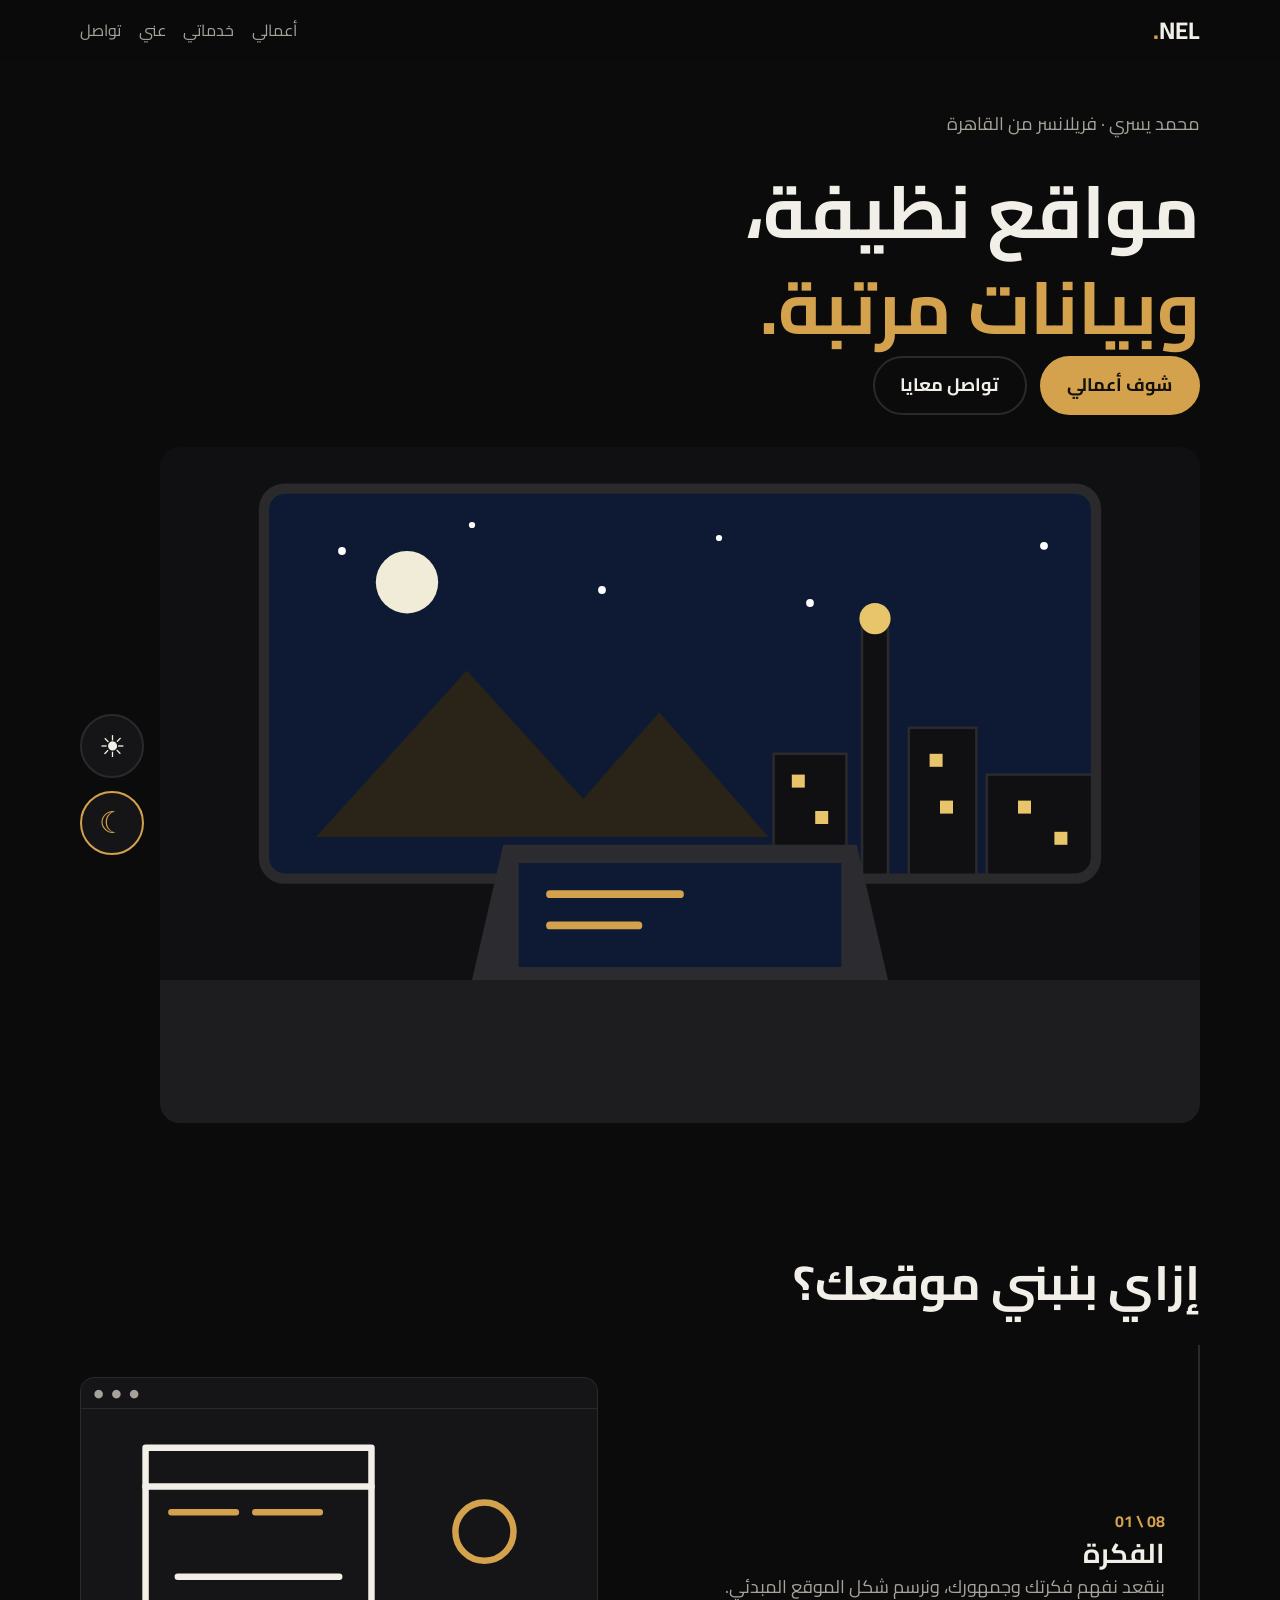
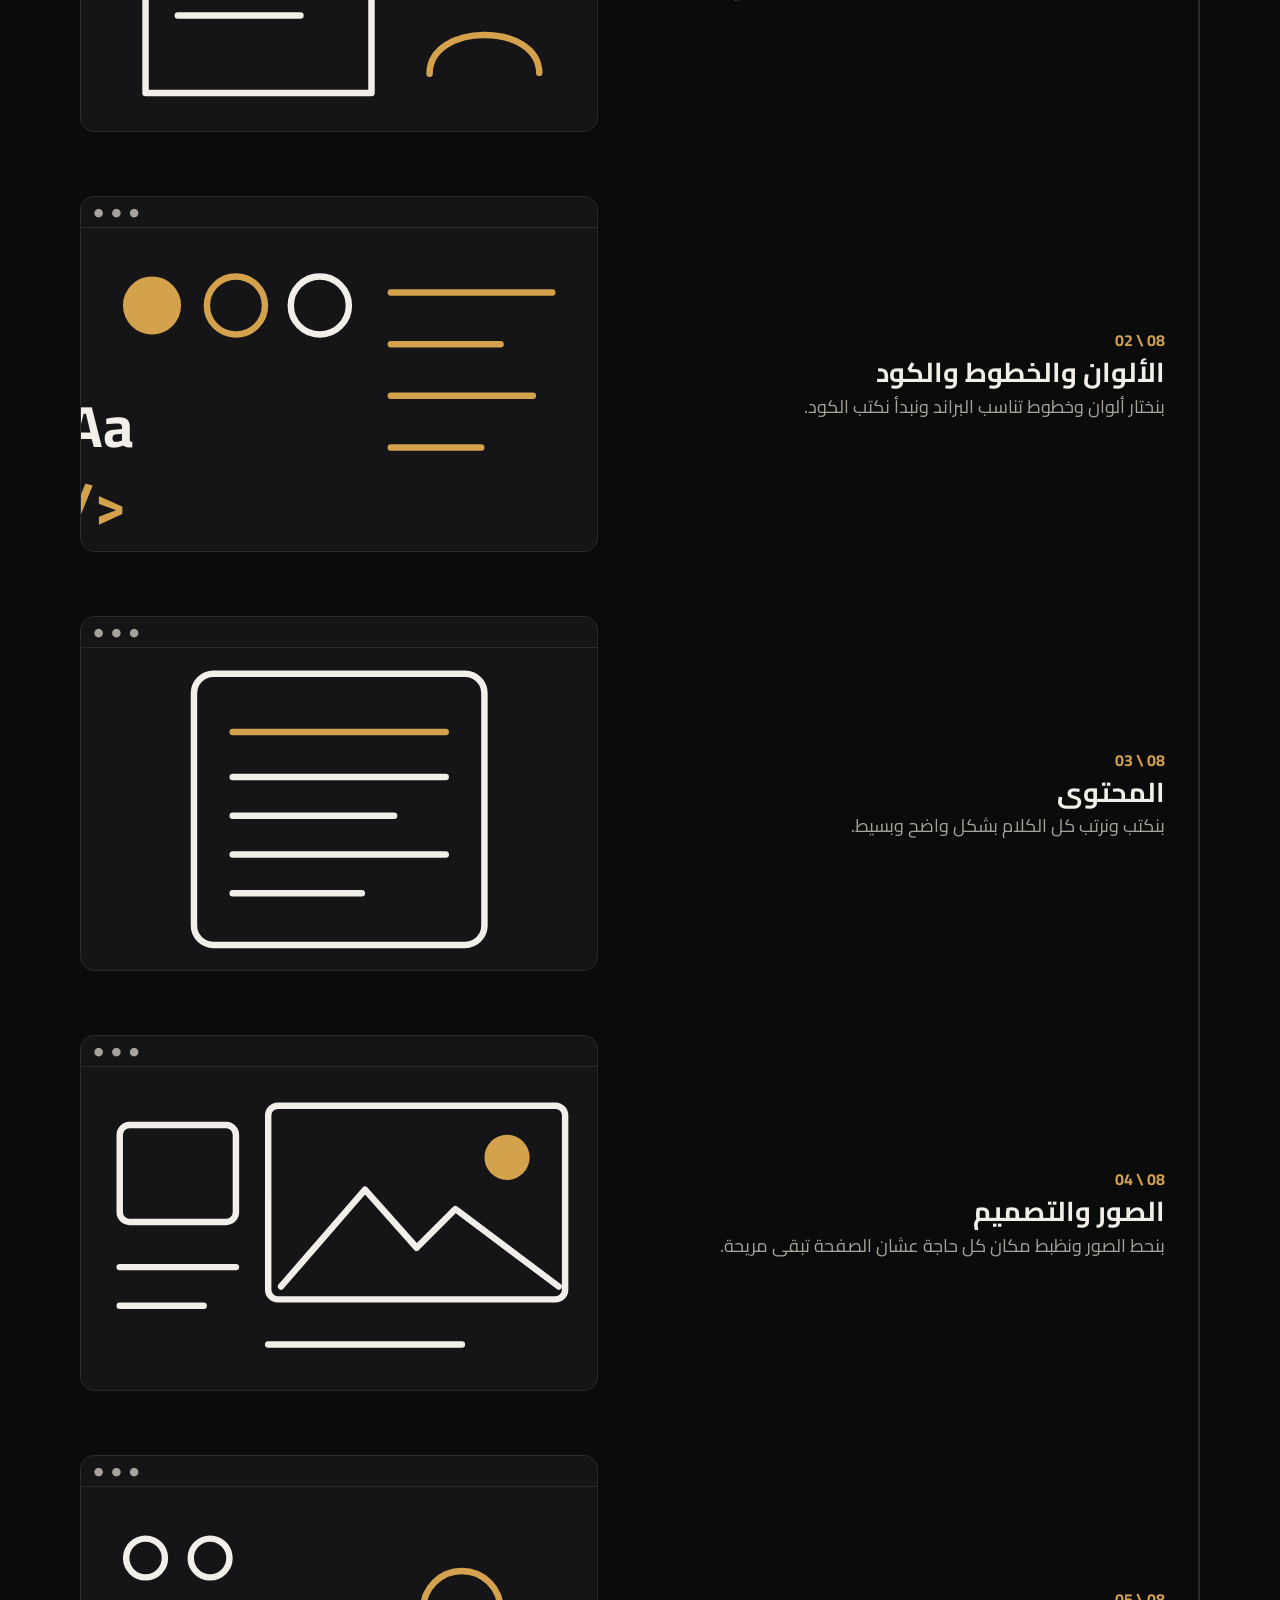
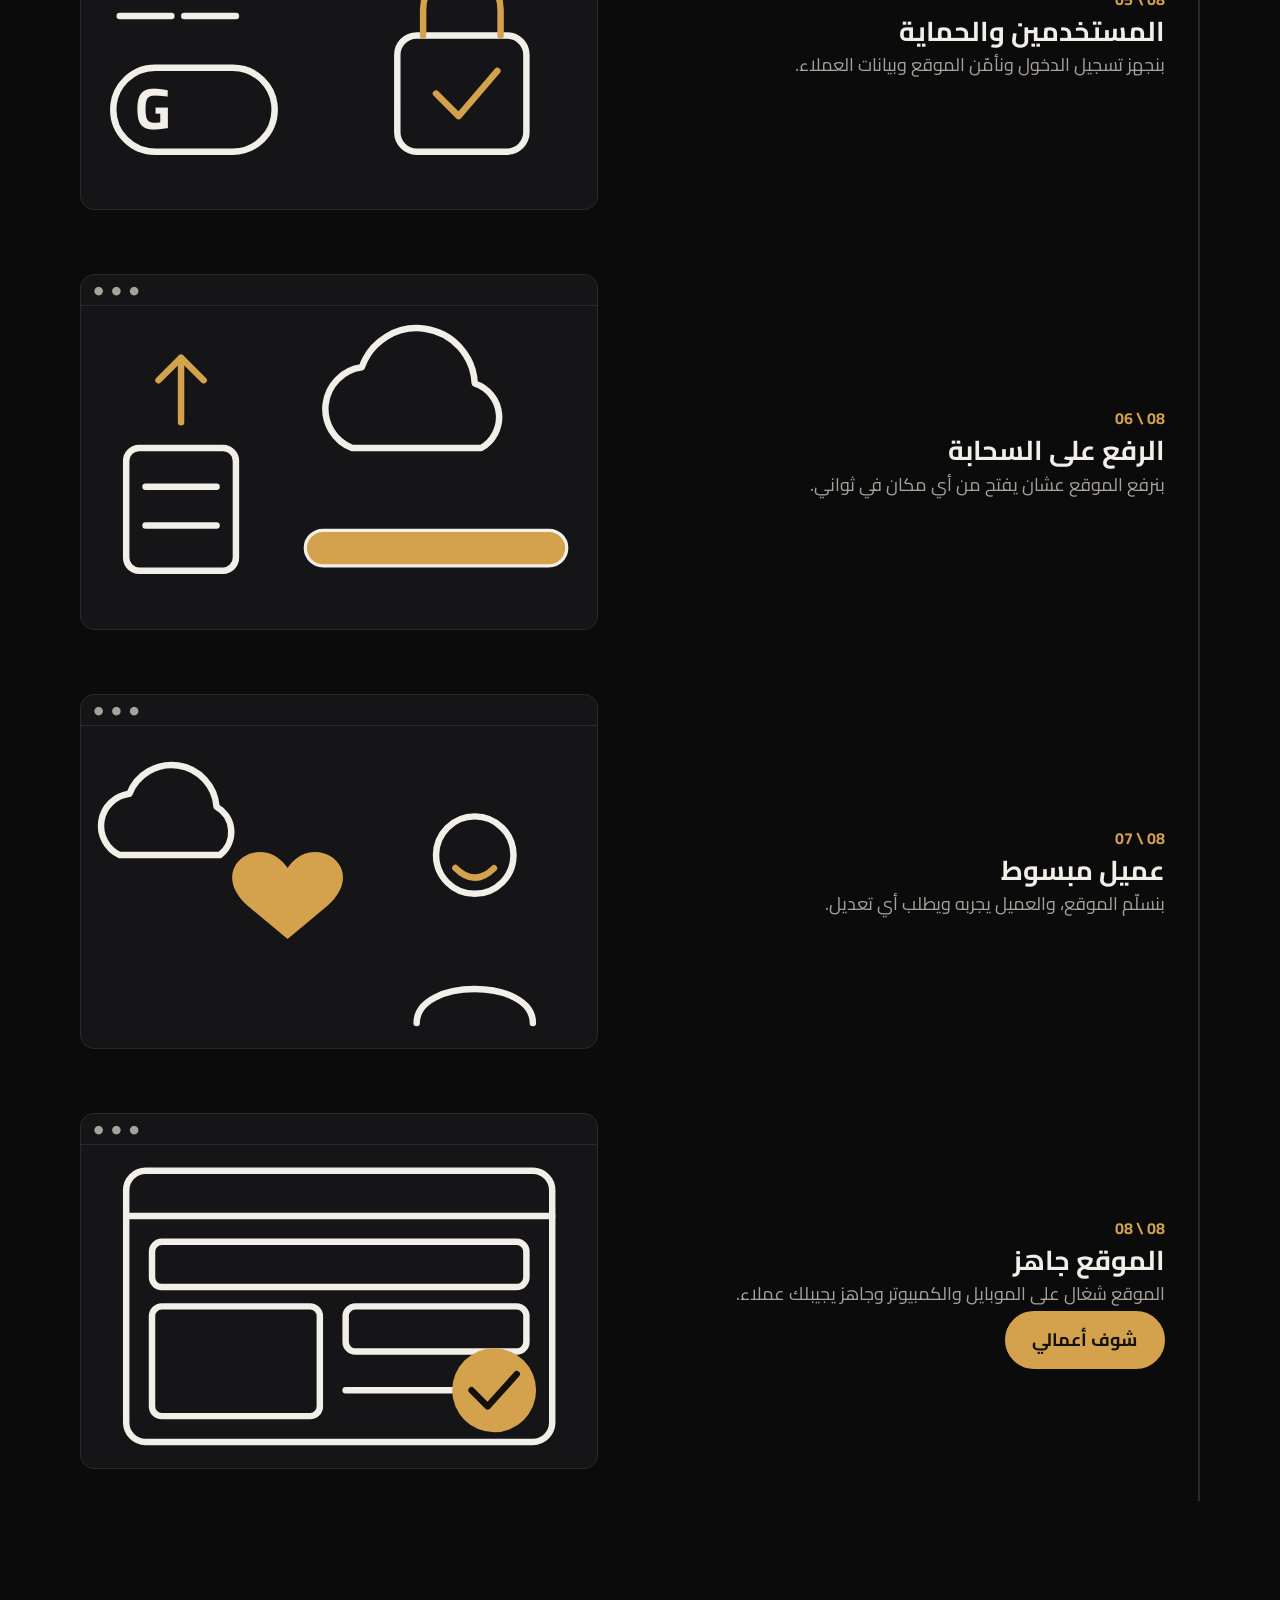
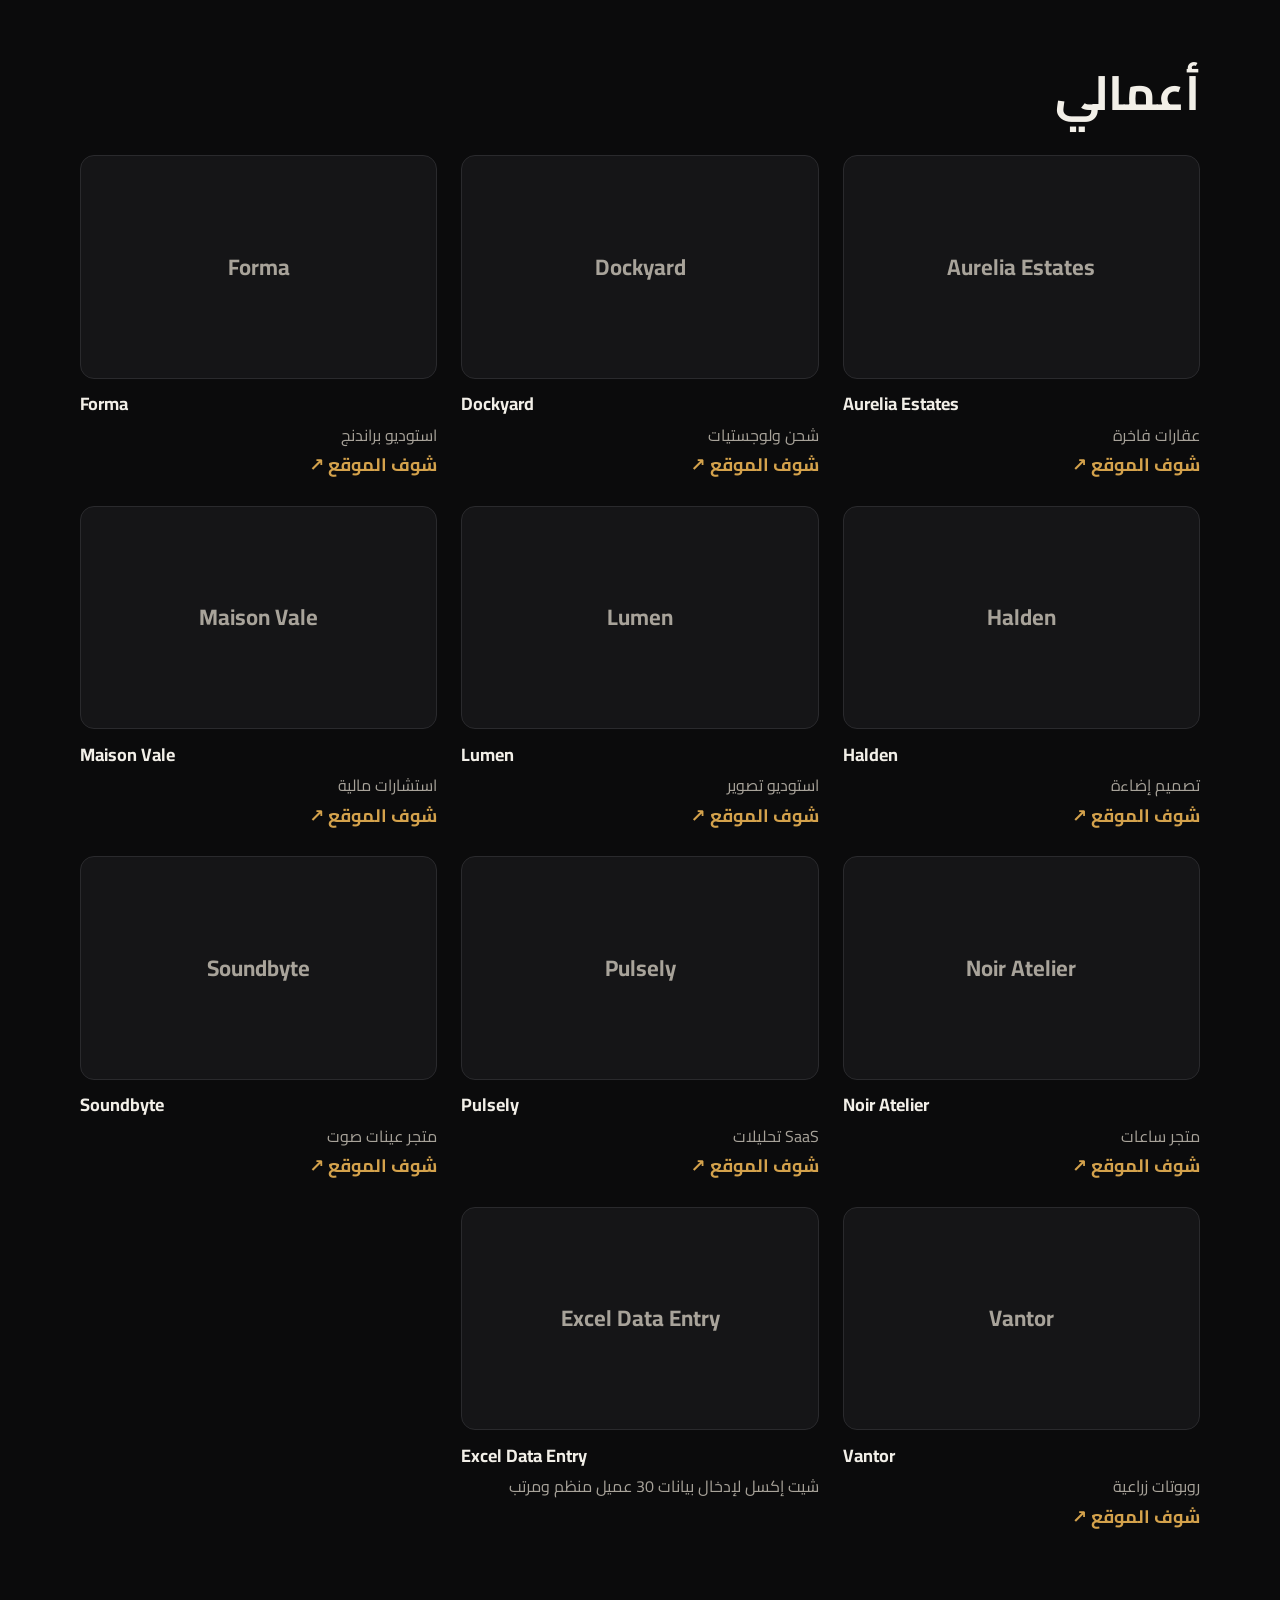
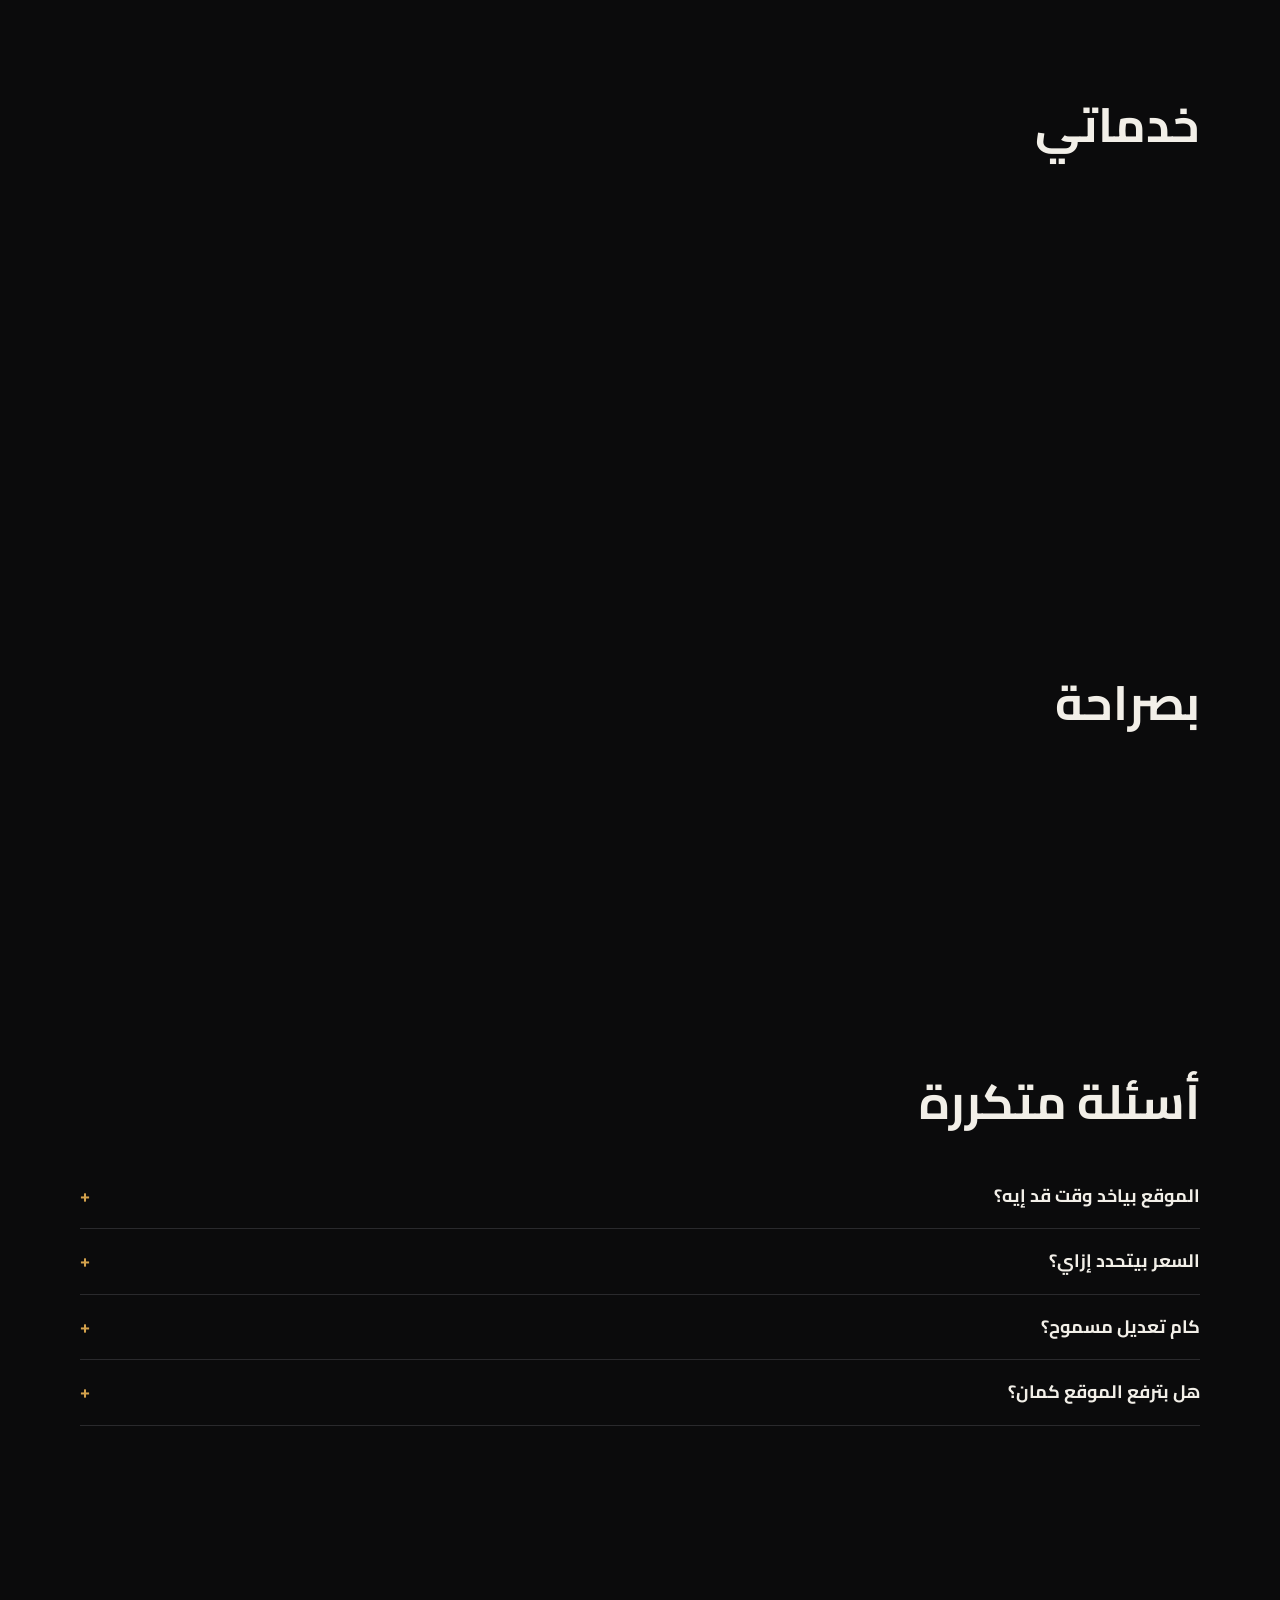
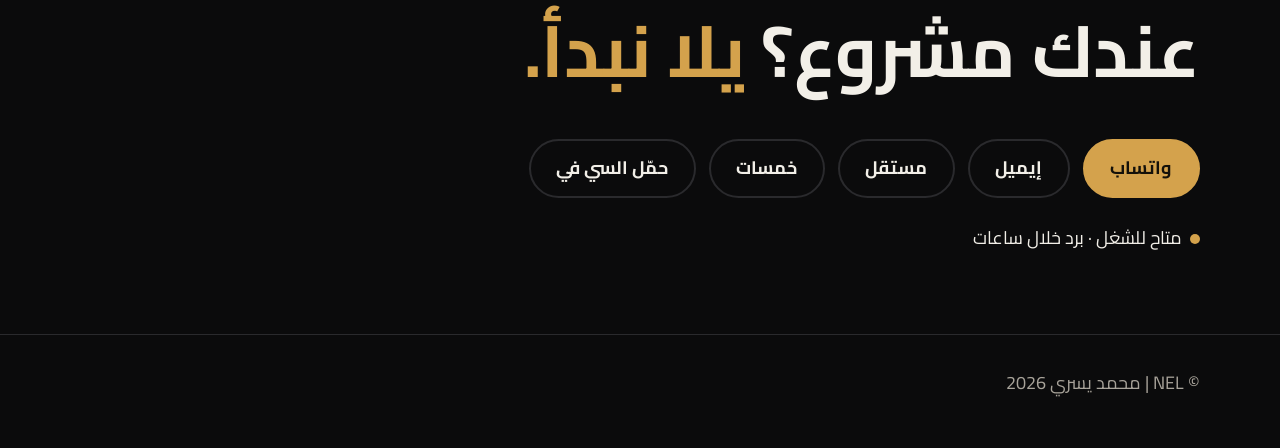
==== index.html @ aa39df73 "NEL portfolio + works" ====
<!doctype html>
<html lang="ar" dir="rtl" data-theme="dark">
<head><meta http-equiv="Content-Security-Policy" content="default-src 'self'; script-src 'self'; style-src 'self'; img-src 'self' data:; font-src 'self'; connect-src 'self'; object-src 'none'; base-uri 'self'; form-action 'self'"><meta name="referrer" content="strict-origin-when-cross-origin">
<meta charset="utf-8"><meta name="viewport" content="width=device-width,initial-scale=1">
<title>NEL | محمد يسري — تصميم مواقع وإدخال بيانات</title>
<meta name="description" content="محمد يسري (NEL): فريلانسر من القاهرة. تصميم وتطوير مواقع نظيفة وإدخال بيانات منظم. تواصل مباشر من غير وسيط.">
<meta name="theme-color" content="#0b0b0c"><link rel="canonical" href="https://wx33693.github.io/">
<meta property="og:type" content="website"><meta property="og:locale" content="ar_EG"><meta property="og:title" content="NEL | محمد يسري"><meta property="og:description" content="مواقع نظيفة، وبيانات مرتبة."><meta property="og:image" content="https://wx33693.github.io/og.png"><meta property="og:url" content="https://wx33693.github.io/">
<meta name="twitter:card" content="summary_large_image">
<link rel="icon" href="favicon.svg" type="image/svg+xml">
<script src="js/theme.js"></script><link rel="stylesheet" href="css/style.css">
<script type="application/ld+json">{"@context":"https://schema.org","@type":"Person","name":"محمد يسري","alternateName":"NEL","jobTitle":"مصمم ومطور مواقع","address":{"@type":"PostalAddress","addressLocality":"القاهرة","addressCountry":"EG"},"sameAs":["https://mostaql.com/u/WX33","https://khamsat.com/user/wx33"]}</script>
</head>
<body>
<header><div class="w"><a class="logo" href="#top">NEL<span class="gold">.</span></a>
<nav aria-label="القائمة"><a href="#work">أعمالي</a><a href="#services">خدماتي</a><a href="#about">عني</a><a href="#contact">تواصل</a></nav></div></header>
<main id="top">
<section class="hero"><div class="w">
<p class="mut">محمد يسري · فريلانسر من القاهرة</p>
<h1>مواقع نظيفة،<br><span class="gold">وبيانات مرتبة.</span></h1>
<div class="cta"><a class="btn" href="#work">شوف أعمالي</a><a class="btn o" href="#contact">تواصل معايا</a></div>
<div class="stage">
<div class="tg" role="group" aria-label="اختار الوضع"><button type="button" data-set="light" aria-label="نهاري" aria-pressed="false">☀</button><button type="button" data-set="dark" aria-label="ليلي" aria-pressed="true">☾</button></div>
<svg class="scene" viewBox="0 0 400 260" role="img" aria-label="مكتب عليه لابتوب قدام شباك على القاهرة والأهرامات">
<rect class="wall" width="400" height="260"/><defs><clipPath id="w"><rect x="40" y="16" width="320" height="150" rx="8"/></clipPath></defs>
<g clip-path="url(#w)"><rect id="sky" x="40" y="16" width="320" height="150"/>
<g class="st"><circle cx="70" cy="40" r="1.5"/><circle cx="120" cy="30" r="1.2"/><circle cx="170" cy="55" r="1.5"/><circle cx="215" cy="35" r="1.2"/><circle cx="250" cy="60" r="1.5"/><circle cx="340" cy="38" r="1.5"/></g>
<circle class="sun" cx="310" cy="52" r="18"/><circle class="moon" cx="95" cy="52" r="12"/>
<polygon class="pyr" points="60,150 118,86 176,150"/><polygon class="pyr" points="150,150 192,102 234,150"/>
<rect class="bld" x="236" y="118" width="28" height="48"/><rect class="bld" x="270" y="68" width="10" height="98"/><circle class="lit" cx="275" cy="66" r="6"/><rect class="bld" x="288" y="108" width="26" height="58"/><rect class="bld" x="318" y="126" width="42" height="40"/>
<rect class="lit" x="243" y="126" width="5" height="5"/><rect class="lit" x="252" y="140" width="5" height="5"/><rect class="lit" x="296" y="118" width="5" height="5"/><rect class="lit" x="300" y="136" width="5" height="5"/><rect class="lit" x="330" y="136" width="5" height="5"/><rect class="lit" x="344" y="148" width="5" height="5"/></g>
<rect class="fr" x="40" y="16" width="320" height="150" rx="8"/>
<rect class="desk" y="205" width="400" height="55"/><path class="lap" d="M120 205l12-52h136l12 52z"/><rect class="scr" x="138" y="160" width="124" height="40"/><path d="M150 172h50M150 184h34" stroke="var(--gold)" stroke-width="3" stroke-linecap="round"/>
</svg></div></div></section>

<section id="how"><div class="w"><h2>إزاي بنبني موقعك؟</h2>
<div class="steps" id="steps"><div class="rail"><div id="fill"></div></div>

<article class="step"><div><div class="n">01 \ 08</div><h3>الفكرة</h3><p>بنقعد نفهم فكرتك وجمهورك، ونرسم شكل الموقع المبدئي.</p></div><div class="win"><svg viewBox="0 0 160 100" aria-hidden="true"><path class="dr" pathLength="100" d="M20 12h70v76H20z"/><path class="dr d1" pathLength="100" d="M20 24h70"/><path class="dr d2 g" pathLength="100" d="M28 32h20M54 32h20"/><path class="dr d3" pathLength="100" d="M30 52h50M30 64h38"/><circle class="pp d4 g" cx="125" cy="38" r="9"/><path class="dr d5 g" pathLength="100" d="M108 82c0-16 34-16 34 0"/></svg></div></article>

<article class="step"><div><div class="n">02 \ 08</div><h3>الألوان والخطوط والكود</h3><p>بنختار ألوان وخطوط تناسب البراند ونبدأ نكتب الكود.</p></div><div class="win"><svg viewBox="0 0 160 100" aria-hidden="true"><circle class="pp f" cx="22" cy="24" r="9"/><circle class="pp d1 g" cx="48" cy="24" r="9"/><circle class="pp d2" cx="74" cy="24" r="9"/><text class="t pp d2" x="16" y="68">Aa</text><text class="t f pp d3" x="14" y="92">&lt;/&gt;</text><path class="gr d4 g" d="M96 20h50M96 36h34M96 52h44M96 68h28"/></svg></div></article>

<article class="step"><div><div class="n">03 \ 08</div><h3>المحتوى</h3><p>بنكتب ونرتب كل الكلام بشكل واضح وبسيط.</p></div><div class="win"><svg viewBox="0 0 160 100" aria-hidden="true"><rect x="35" y="8" width="90" height="84" rx="6"/><path class="gr g" d="M47 26h66"/><path class="gr d1" d="M47 40h66"/><path class="gr d2" d="M47 52h50"/><path class="gr d3" d="M47 64h66"/><path class="gr d4" d="M47 76h40"/></svg></div></article>

<article class="step"><div><div class="n">04 \ 08</div><h3>الصور والتصميم</h3><p>بنحط الصور ونظبط مكان كل حاجة عشان الصفحة تبقى مريحة.</p></div><div class="win"><svg viewBox="0 0 160 100" aria-hidden="true"><rect class="sl" x="12" y="18" width="36" height="30" rx="3"/><rect class="sl d1" x="58" y="12" width="92" height="60" rx="3"/><path class="dr d2" pathLength="100" d="M62 68l26-30 16 18 12-12 32 24"/><circle class="pp f d3" cx="132" cy="28" r="7"/><path class="gr d4" d="M12 62h36M12 74h26M58 86h60"/></svg></div></article>

<article class="step"><div><div class="n">05 \ 08</div><h3>المستخدمين والحماية</h3><p>بنجهز تسجيل الدخول ونأمّن الموقع وبيانات العملاء.</p></div><div class="win"><svg viewBox="0 0 160 100" aria-hidden="true"><circle class="pp" cx="20" cy="22" r="6"/><circle class="pp d1" cx="40" cy="22" r="6"/><path class="sl d1" d="M12 40h16M32 40h16"/><rect class="sl d2" x="10" y="56" width="50" height="26" rx="13"/><text class="t sl d2" x="28" y="75">G</text><rect class="pp d3" x="98" y="46" width="40" height="36" rx="6"/><path class="g" d="M106 46v-8a12 12 0 0 1 24 0v8"/><path class="dr d4 g" pathLength="100" d="M110 64l7 7 12-14"/></svg></div></article>

<article class="step"><div><div class="n">06 \ 08</div><h3>الرفع على السحابة</h3><p>بنرفع الموقع عشان يفتح من أي مكان في ثواني.</p></div><div class="win"><svg viewBox="0 0 160 100" aria-hidden="true"><rect x="14" y="44" width="34" height="38" rx="4"/><path d="M20 56h22M20 68h22"/><path class="sl d1 g" d="M31 36V16m-7 7l7-7 7 7"/><path class="pp d2" d="M84 44a13 13 0 0 1 3-25 18 18 0 0 1 35 5 11 11 0 0 1 2 20z"/><rect x="70" y="70" width="80" height="10" rx="5"/><rect class="gr d3 f" x="70" y="70" width="80" height="10" rx="5"/></svg></div></article>

<article class="step"><div><div class="n">07 \ 08</div><h3>عميل مبسوط</h3><p>بنسلّم الموقع، والعميل يجربه ويطلب أي تعديل.</p></div><div class="win"><svg viewBox="0 0 160 100" aria-hidden="true"><path class="pp" d="M12 40a10 10 0 0 1 3-19 14 14 0 0 1 27 4 9 9 0 0 1 1 15z"/><path class="pp bt f" d="M64 44c-8-12-26 0-12 12l12 10 12-10c14-12-4-24-12-12z"/><circle class="pp d2" cx="122" cy="40" r="12"/><path class="dr d3 g" pathLength="100" d="M116 44q6 6 12 0"/><path class="sl d3" d="M104 92c0-14 36-14 36 0"/></svg></div></article>

<article class="step"><div><div class="n">08 \ 08</div><h3>الموقع جاهز</h3><p>الموقع شغال على الموبايل والكمبيوتر وجاهز يجيبلك عملاء.</p><p><a class="btn" href="#work">شوف أعمالي</a></p></div><div class="win"><svg viewBox="0 0 160 100" aria-hidden="true"><rect x="14" y="8" width="132" height="84" rx="6"/><path d="M14 22h132"/><rect class="sl" x="22" y="30" width="116" height="14" rx="3"/><rect class="sl d1" x="22" y="50" width="52" height="34" rx="3"/><rect class="sl d2" x="82" y="50" width="56" height="14" rx="3"/><path class="gr d3" d="M82 76h40"/><circle class="pp f d4" cx="128" cy="76" r="13"/><path class="dr d5 k" pathLength="100" d="M121 76l5 5 9-10"/></svg></div></article>
</div></div></section>

<section id="work"><div class="w"><h2>أعمالي</h2><div class="grid" id="grid"></div></div></section>
<dialog id="lb" aria-label="صورة مكبرة"><img id="lbimg" alt=""></dialog>

<section id="services"><div class="w"><h2>خدماتي</h2><div class="svc">
<div class="sv rv"><div class="gold">(01)</div><h3>تصميم وتطوير مواقع</h3><p class="mut">صفحات هبوط ومواقع تعريفية للشركات والمتاجر، متجاوبة مع الموبايل.</p><ul><li>تصميم عربي من اليمين للشمال</li><li>تحميل سريع وأساسيات SEO</li><li>ربط واتساب وإيميل والسوشيال</li><li>مراجعة على الموبايل والكمبيوتر قبل التسليم</li></ul></div>
<div class="sv rv"><div class="gold">(02)</div><h3>إدخال بيانات</h3><p class="mut">شيتات إكسل منظمة، تفريغ وترتيب بيانات بالعربي، بدقة وفي الميعاد.</p><ul><li>جداول وتنسيق واضح وسهل القراءة</li><li>تفريغ بيانات من ملفات أو صور</li><li>مراجعة الدقة قبل التسليم</li><li>تسليم في الميعاد المتفق عليه</li></ul></div></div></div></section>

<section id="about"><div class="w"><h2>بصراحة</h2><div class="pts rv"><p>هقولك بصراحة لو الفكرة مش هتنفع، وهقولك لو هتأخر. مافيش مفاجآت.</p><p>شغل حلو وبيشتغل كويس، مش مجرد شكل.</p><p>بتكلم معايا أنا مباشرة، من غير وسيط.</p></div></div></section>

<section id="faq"><div class="w"><h2>أسئلة متكررة</h2>
<details><summary>الموقع بياخد وقت قد إيه؟</summary><p>بيعتمد على حجم الموقع وسرعة وصولي للمحتوى. بعد ما أفهم المطلوب هقولك مدة تقريبية قبل ما نبدأ.</p></details>
<details><summary>السعر بيتحدد إزاي؟</summary><p>على حسب عدد الصفحات وتفاصيل التصميم. بتقولي المطلوب وأرد عليك بسعر واضح قبل البدء.</p></details>
<details><summary>كام تعديل مسموح؟</summary><p>بنتفق على عدد التعديلات قبل ما نبدأ، عشان الأمور تبقى واضحة للطرفين.</p></details>
<details><summary>هل بترفع الموقع كمان؟</summary><p>أيوه، برفع الموقع على استضافة مناسبة ويفتح من أي مكان.</p></details></div></section>

<section id="contact"><div class="w"><p class="big">عندك مشروع؟ <span class="gold">يلا نبدأ.</span></p>
<div class="ct"><a class="btn" data-wa target="_blank" rel="noopener noreferrer">واتساب</a><a class="btn o" data-mail>إيميل</a><a class="btn o" data-m target="_blank" rel="noopener noreferrer">مستقل</a><a class="btn o" data-k target="_blank" rel="noopener noreferrer">خمسات</a><a class="btn o" href="assets/Mohamed-Yosri-CV.pdf" download>حمّل السي في</a></div>
<p><span class="dot"></span>متاح للشغل · <span id="reply"></span></p></div></section>
</main>
<footer><div class="w">© NEL | محمد يسري <span id="yr"></span></div></footer>
<script src="js/config.js"></script><script src="js/app.js"></script>
</body></html>
---- css/style.css ----
@font-face{font-family:Cairo;font-weight:400;font-display:swap;src:url(../fonts/cairo-arabic-400.woff2) format("woff2");unicode-range:U+0600-06FF,U+0750-077F,U+FB50-FDFF,U+FE70-FEFF}
@font-face{font-family:Cairo;font-weight:700;font-display:swap;src:url(../fonts/cairo-arabic-700.woff2) format("woff2");unicode-range:U+0600-06FF,U+0750-077F,U+FB50-FDFF,U+FE70-FEFF}
@font-face{font-family:Cairo;font-weight:400;font-display:swap;src:url(../fonts/cairo-latin-400.woff2) format("woff2");unicode-range:U+0000-00FF,U+2000-206F,U+2190-21FF}
@font-face{font-family:Cairo;font-weight:700;font-display:swap;src:url(../fonts/cairo-latin-700.woff2) format("woff2");unicode-range:U+0000-00FF,U+2000-206F,U+2190-21FF}
:root{--bg:#0b0b0c;--fg:#f2efe8;--mut:#a8a39a;--gold:#d4a24c;--ink:#14110a;--card:#151517;--line:#2a2a2d;--sky:#0e1a33;--star:1;--lit:#e8c46a;--sunY:150px;--moonY:0px;--wall:#101012;--desk:#1d1d20;--sand:#2a2418}
[data-theme=light]{--bg:#f7f5f0;--fg:#17140e;--mut:#5c574d;--gold:#8a5a00;--ink:#fff;--card:#fff;--line:#ddd7c9;--sky:#8fc7f0;--star:0;--lit:#b9c4cc;--sunY:0px;--moonY:150px;--wall:#ece7da;--desk:#cdbf9f;--sand:#e6d3a3}
*{box-sizing:border-box;margin:0}html{direction:rtl;scroll-behavior:smooth;scroll-padding-top:70px}
body{background:var(--bg);color:var(--fg);font:400 1.125rem/1.8 Cairo,system-ui,sans-serif;transition:background .6s,color .6s;overflow-x:hidden}
a{color:inherit}.en{direction:ltr;unicode-bidi:isolate}
.w{width:min(1120px,100% - 2.5rem);margin-inline:auto}section{padding:5rem 0}
h1,h2,h3{line-height:1.3}h2{font-size:clamp(1.9rem,6vw,3rem);margin-bottom:2rem}
.gold{color:var(--gold)}.mut{color:var(--mut)}
header{position:sticky;top:0;z-index:5;background:color-mix(in srgb,var(--bg) 88%,transparent);backdrop-filter:blur(8px);padding-top:env(safe-area-inset-top)}
header .w{display:flex;justify-content:space-between;align-items:center;min-height:60px;gap:1rem}
.logo{font:700 1.5rem Cairo;text-decoration:none}nav{display:flex;gap:1.1rem;font-size:1rem;overflow-x:auto}nav a{text-decoration:none;color:var(--mut)}nav a:hover,nav a:focus-visible{color:var(--gold)}
.btn{display:inline-block;padding:.7rem 1.6rem;border-radius:99px;background:var(--gold);color:var(--ink);font-weight:700;text-decoration:none;border:2px solid var(--gold);transition:transform .2s}
.btn.o{background:none;color:var(--fg);border-color:var(--line)}.btn:hover{transform:translateY(-2px)}
:focus-visible{outline:3px solid var(--gold);outline-offset:3px}
.hero{padding:2.5rem 0 3rem}.hero h1{font-size:clamp(2.4rem,9vw,4.6rem)}.hero p{color:var(--mut);margin:.5rem 0 1.5rem}.cta{display:flex;gap:.8rem;flex-wrap:wrap;margin-bottom:2rem}
.stage{direction:ltr;display:grid;grid-template-columns:auto 1fr;gap:1rem;align-items:center}
.tg{display:flex;flex-direction:column;gap:.8rem}.tg button{width:64px;height:64px;border-radius:50%;border:2px solid var(--line);background:var(--card);color:var(--fg);font-size:1.9rem;cursor:pointer}
.tg button[aria-pressed=true]{border-color:var(--gold);color:var(--gold)}
.scene{width:100%;height:auto;border-radius:20px;display:block}.scene *{transition:fill .8s,opacity .8s,transform 1.2s}
#sky{fill:var(--sky)}.st{opacity:var(--star);fill:#fff}.sun{fill:#ffd45a;transform:translateY(var(--sunY))}.moon{fill:#f1ecd8;transform:translateY(var(--moonY))}
.pyr{fill:var(--sand)}.bld{fill:var(--wall);stroke:var(--line)}.lit{fill:var(--lit)}.wall{fill:var(--wall)}.desk{fill:var(--desk)}.lap{fill:#2b2b30}.scr{fill:var(--sky)}
.steps{position:relative;padding-inline-start:2.2rem}.rail{position:absolute;inset-block:0;inset-inline-start:0;width:2px;background:var(--line)}
#fill{position:absolute;inset:0;background:var(--gold);transform-origin:top;transform:scaleY(0)}
.step{display:grid;gap:1.5rem;align-items:center;padding:2rem 0}.step .n{font:700 1rem Cairo;color:var(--gold);direction:ltr;text-align:right}.step h3{font-size:1.7rem}.step p{color:var(--mut)}
.win{order:-1;border:1px solid var(--line);border-radius:14px;background:var(--card);overflow:hidden}.win::before{content:"● ● ●";display:block;direction:ltr;padding:.3rem .8rem;border-bottom:1px solid var(--line);color:var(--mut);font-size:.7rem;letter-spacing:3px}
.win svg{display:block;width:100%;height:auto;fill:none;stroke:var(--fg);stroke-width:2;stroke-linecap:round;stroke-linejoin:round}
.g{stroke:var(--gold)}.f{fill:var(--gold);stroke:none}.t{fill:var(--fg);stroke:none;font:700 18px Cairo}.pp,.sl,.gr{transform-box:fill-box}.pp{transform-origin:center}.gr{transform-origin:0 50%}
.dr{stroke-dasharray:100;stroke-dashoffset:0}
.in .dr{animation:dr 1.5s ease both}.in .pp{animation:pp .6s cubic-bezier(.3,1.6,.5,1) both}.in .sl{animation:sl .8s ease both}.in .gr{animation:gr 1s ease both}.in .bt{animation:bt 1s ease-in-out infinite}
.in .d1{animation-delay:.3s}.in .d2{animation-delay:.7s}.in .d3{animation-delay:1.1s}.in .d4{animation-delay:1.6s}.in .d5{animation-delay:2.1s}
@keyframes dr{from{stroke-dashoffset:100}}@keyframes pp{from{opacity:0;transform:scale(.2)}}@keyframes sl{from{opacity:0;transform:translateY(14px)}}@keyframes gr{from{transform:scaleX(0)}}@keyframes bt{50%{transform:scale(1.25)}}
@media(min-width:760px){.step{grid-template-columns:1fr 1fr;gap:3rem}.win{order:0}}
.grid{display:grid;gap:1.5rem;grid-template-columns:repeat(auto-fill,minmax(min(100%,300px),1fr))}
.card .shot{position:relative;display:block;width:100%;aspect-ratio:8/5;border:1px solid var(--line);border-radius:14px;overflow:hidden;background:var(--card);padding:0;cursor:zoom-in;transition:transform .3s}
.card .shot:hover,.card .shot:active{transform:scale(1.03)}.shot:disabled{cursor:default}.shot img{position:absolute;inset:0;width:100%;height:100%;object-fit:cover}
.ph{display:grid;place-items:center;height:100%;font:700 1.4rem Cairo;color:var(--mut);direction:ltr}
figcaption{display:flex;flex-direction:column;margin-top:.6rem}figcaption span{color:var(--mut);font-size:1rem}.lnk{color:var(--gold);font-weight:700;text-decoration:none}
dialog{border:0;background:none;max-width:95vw;padding:0}dialog::backdrop{background:#000d}dialog img{max-width:95vw;max-height:90vh;border-radius:12px}
.svc{display:grid;gap:2rem}@media(min-width:760px){.svc{grid-template-columns:1fr 1fr}}.sv{border:1px solid var(--line);border-radius:18px;padding:1.6rem;background:var(--card)}.sv ul{margin:1rem 0 0;padding-inline-start:1.2rem;color:var(--mut)}.sv li::marker{color:var(--gold)}
.pts{display:grid;gap:1rem}.pts p{font-size:1.3rem;border-inline-start:3px solid var(--gold);padding-inline-start:1rem}
details{border-bottom:1px solid var(--line);padding:1rem 0}summary{cursor:pointer;font-weight:700;list-style:none}summary::after{content:"+";float:left;color:var(--gold)}details[open] summary::after{content:"–"}details p{color:var(--mut);margin-top:.5rem}
.big{font-size:clamp(2.2rem,8vw,4.5rem);font-weight:700;margin-bottom:1.5rem}.ct{display:flex;flex-wrap:wrap;gap:.8rem;margin-bottom:1.5rem}
footer{padding:2rem 0 3rem;color:var(--mut);border-top:1px solid var(--line)}
.rv{opacity:0;transform:translateY(20px);transition:opacity .8s,transform .8s}.rv.in{opacity:1;transform:none}
@media(prefers-reduced-motion:reduce){*,*::before{animation:none!important;transition:none!important;scroll-behavior:auto!important}.rv{opacity:1;transform:none}}
@media(max-width:560px){nav{gap:.8rem;font-size:.9rem}.tg button{width:52px;height:52px;font-size:1.5rem}}
.fr{fill:none;stroke:var(--line);stroke-width:4}.k{stroke:var(--ink)}.dot{display:inline-block;width:10px;height:10px;border-radius:50%;background:var(--gold);margin-inline-end:.5rem}
.nf{min-height:90vh;display:grid;place-content:center;text-align:center;gap:1rem}
.t.f{fill:var(--gold)}
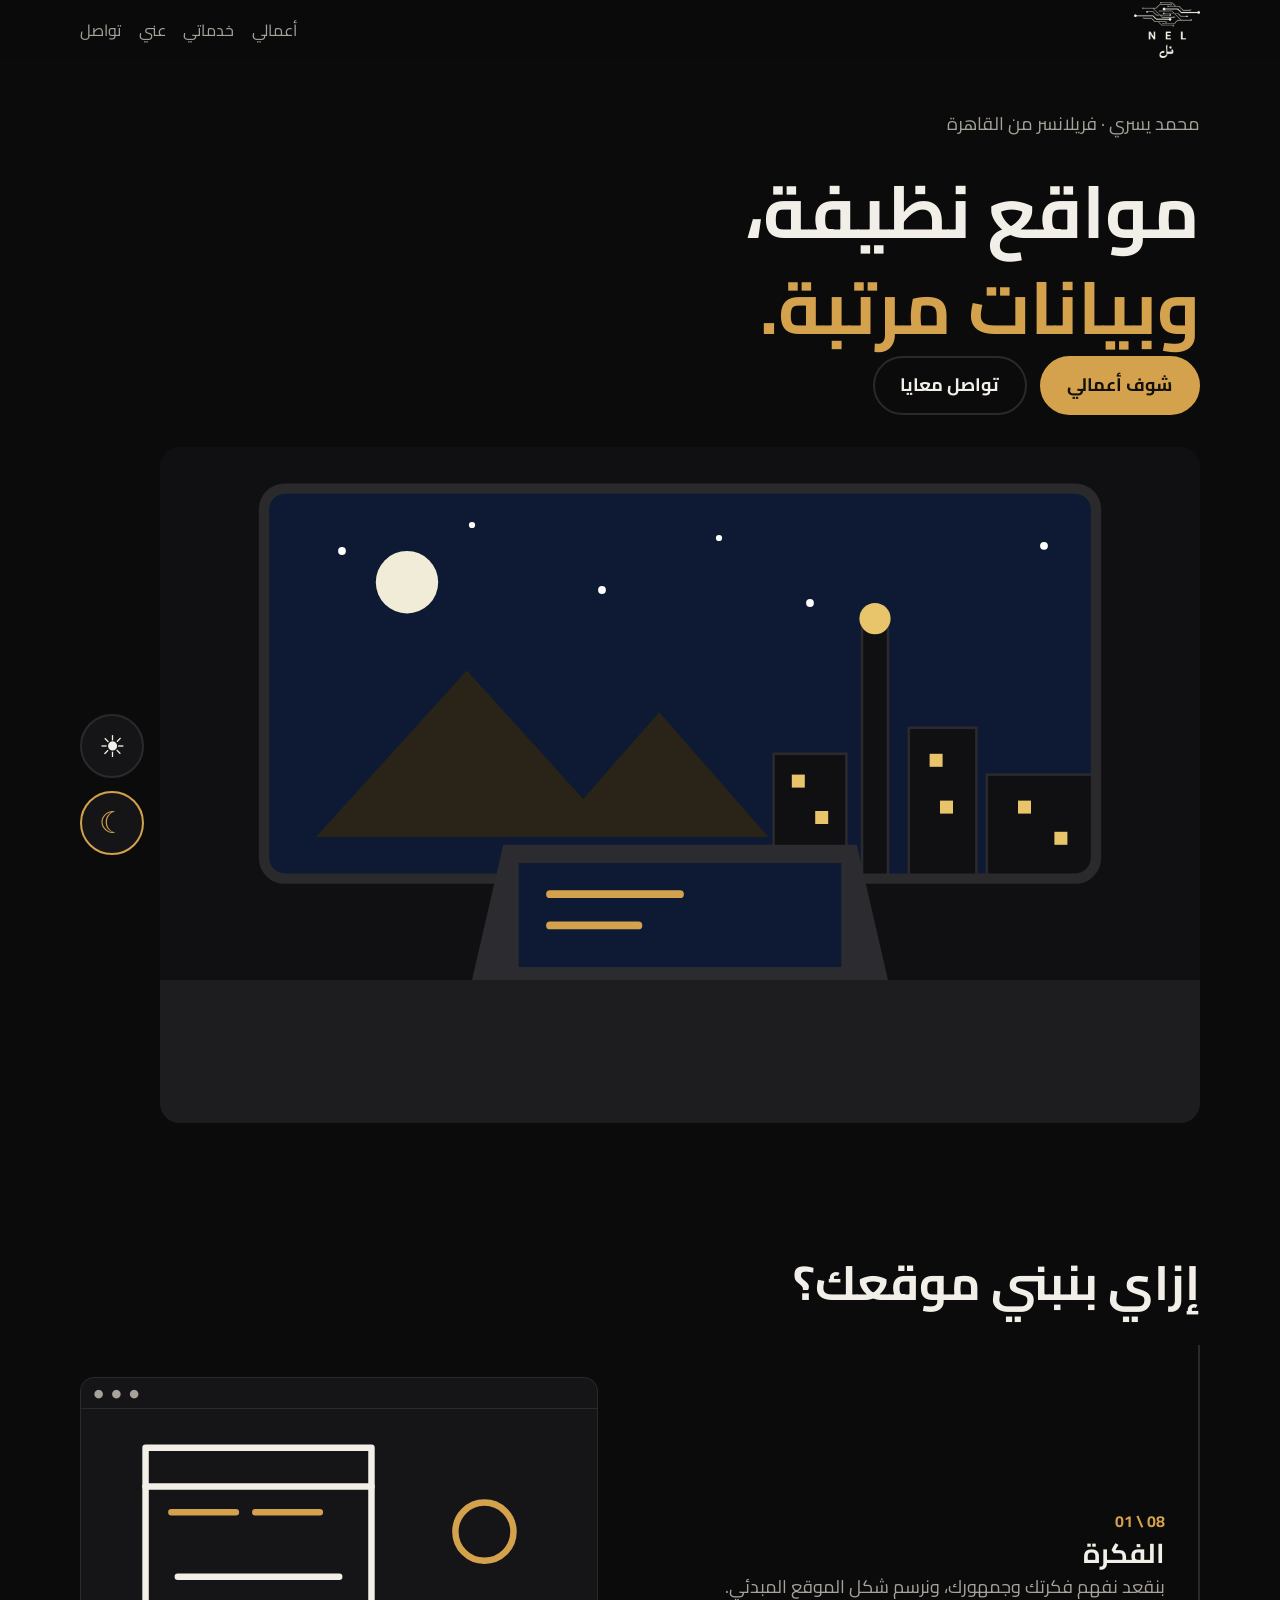
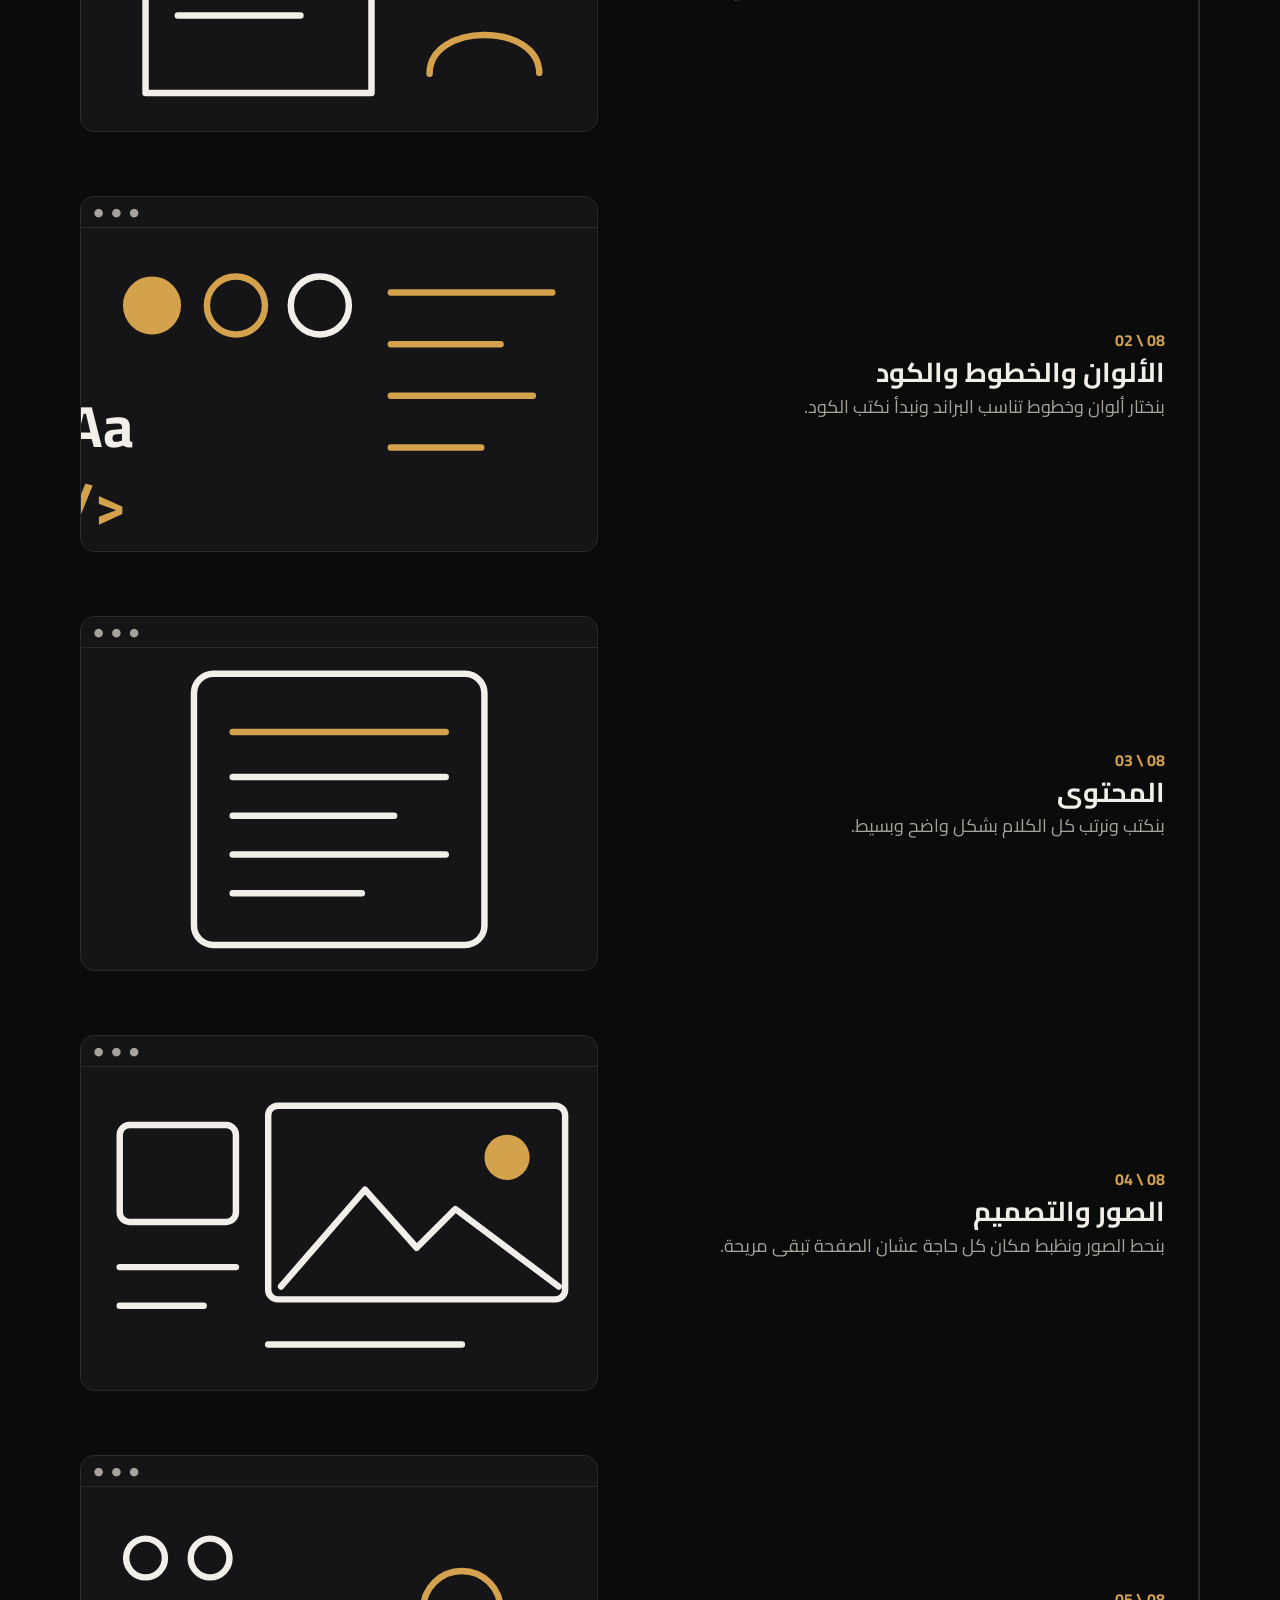
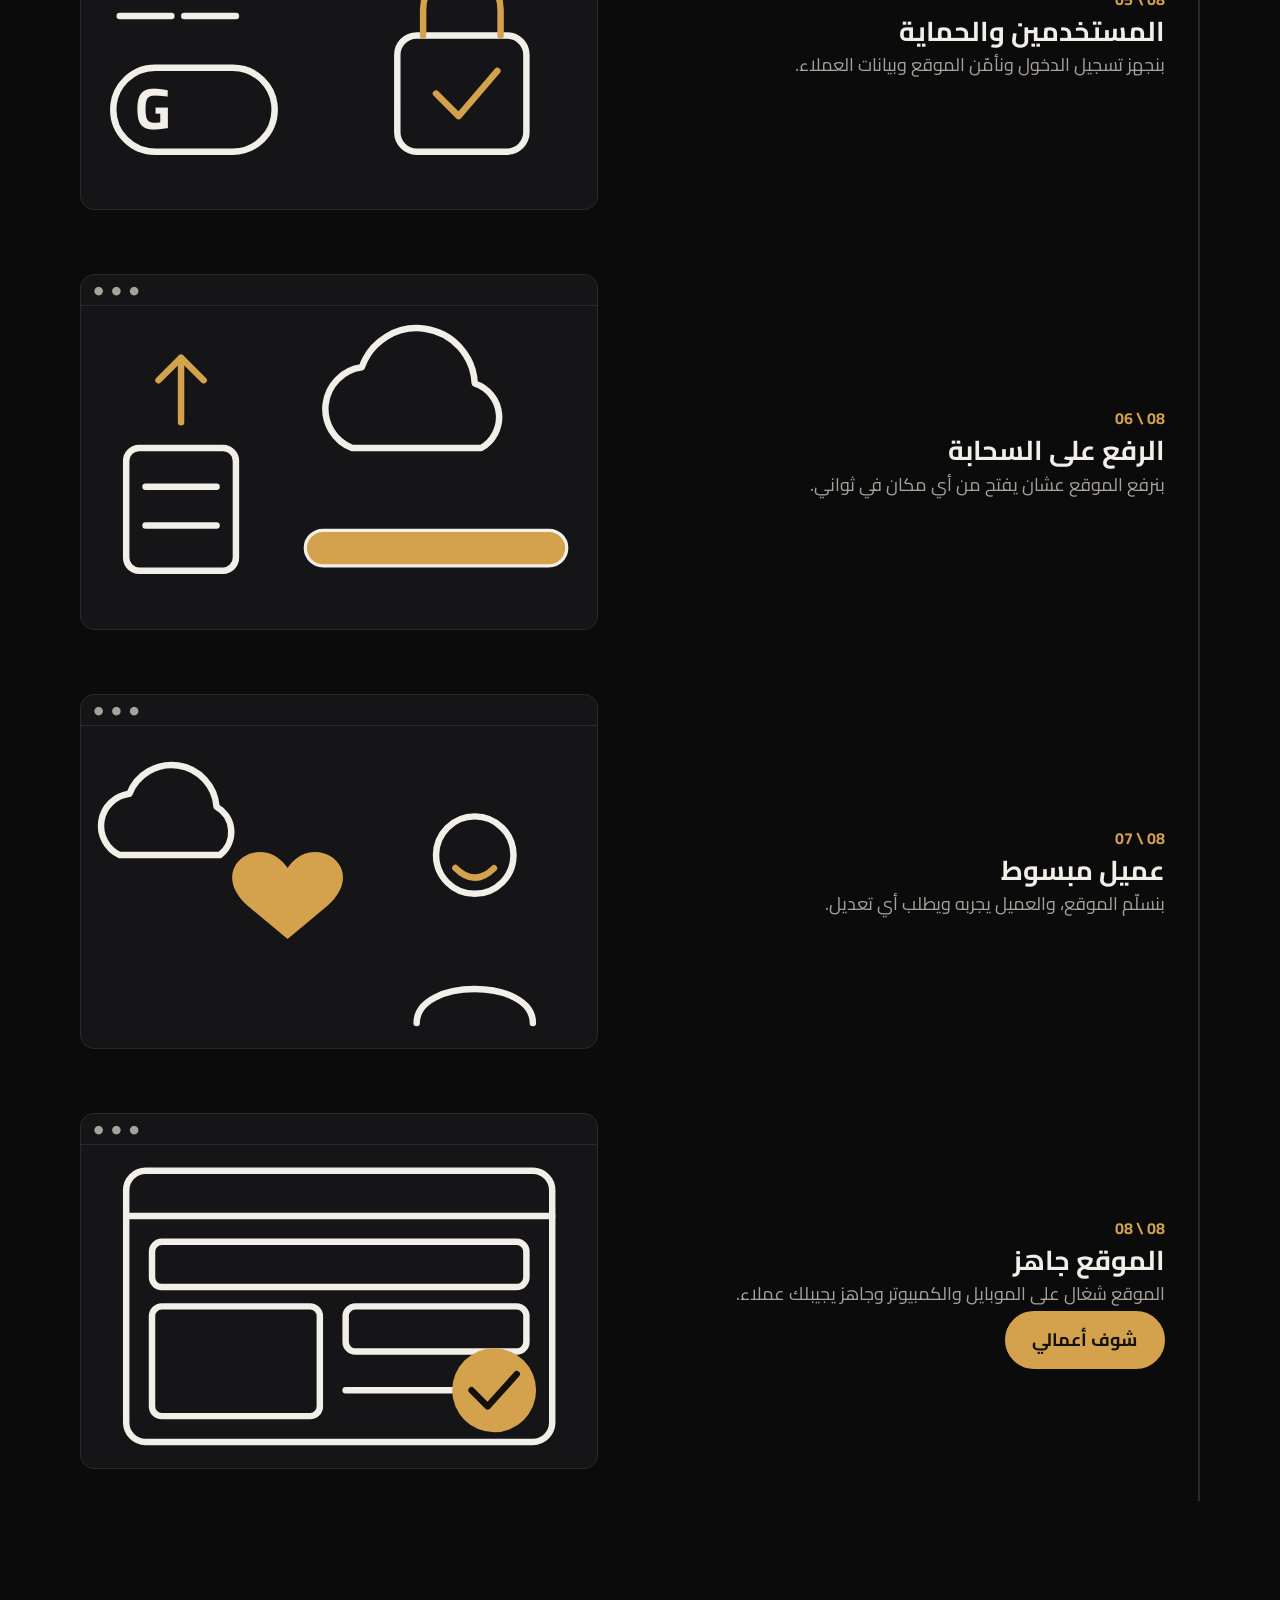
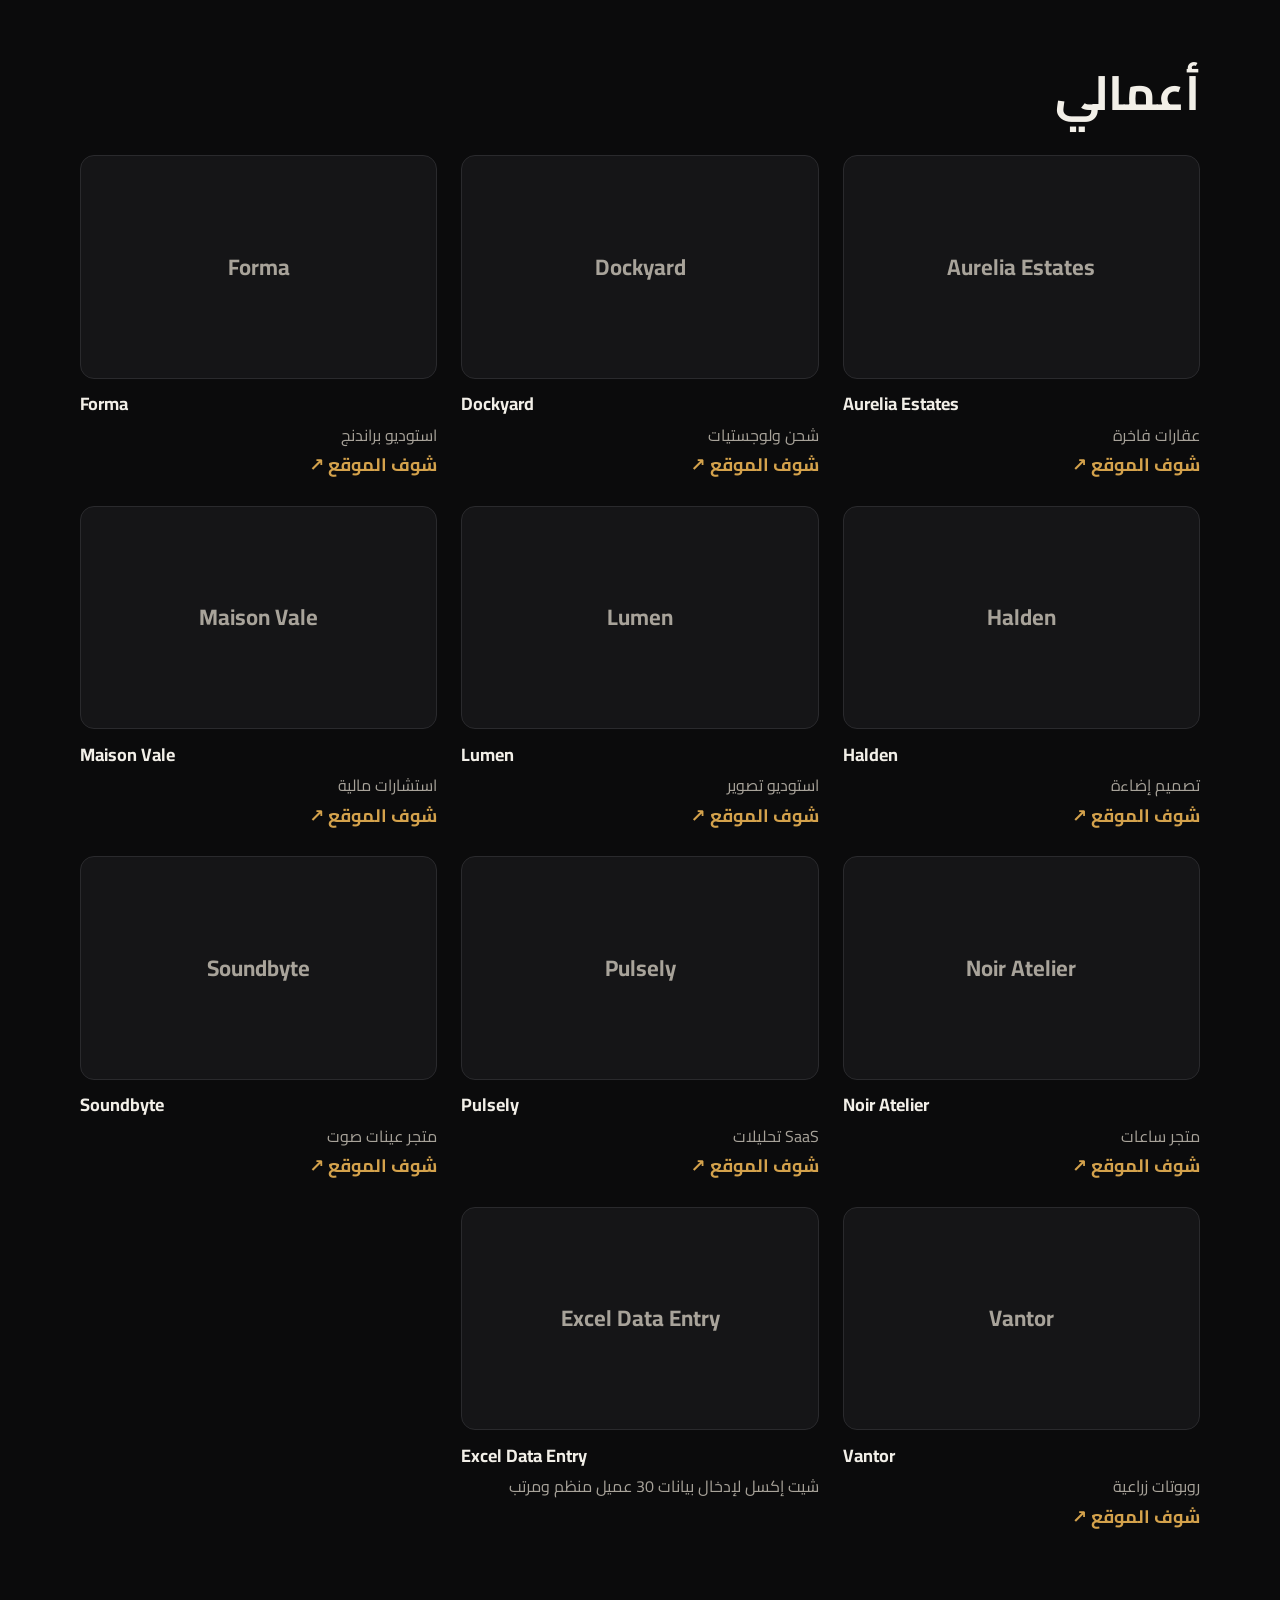
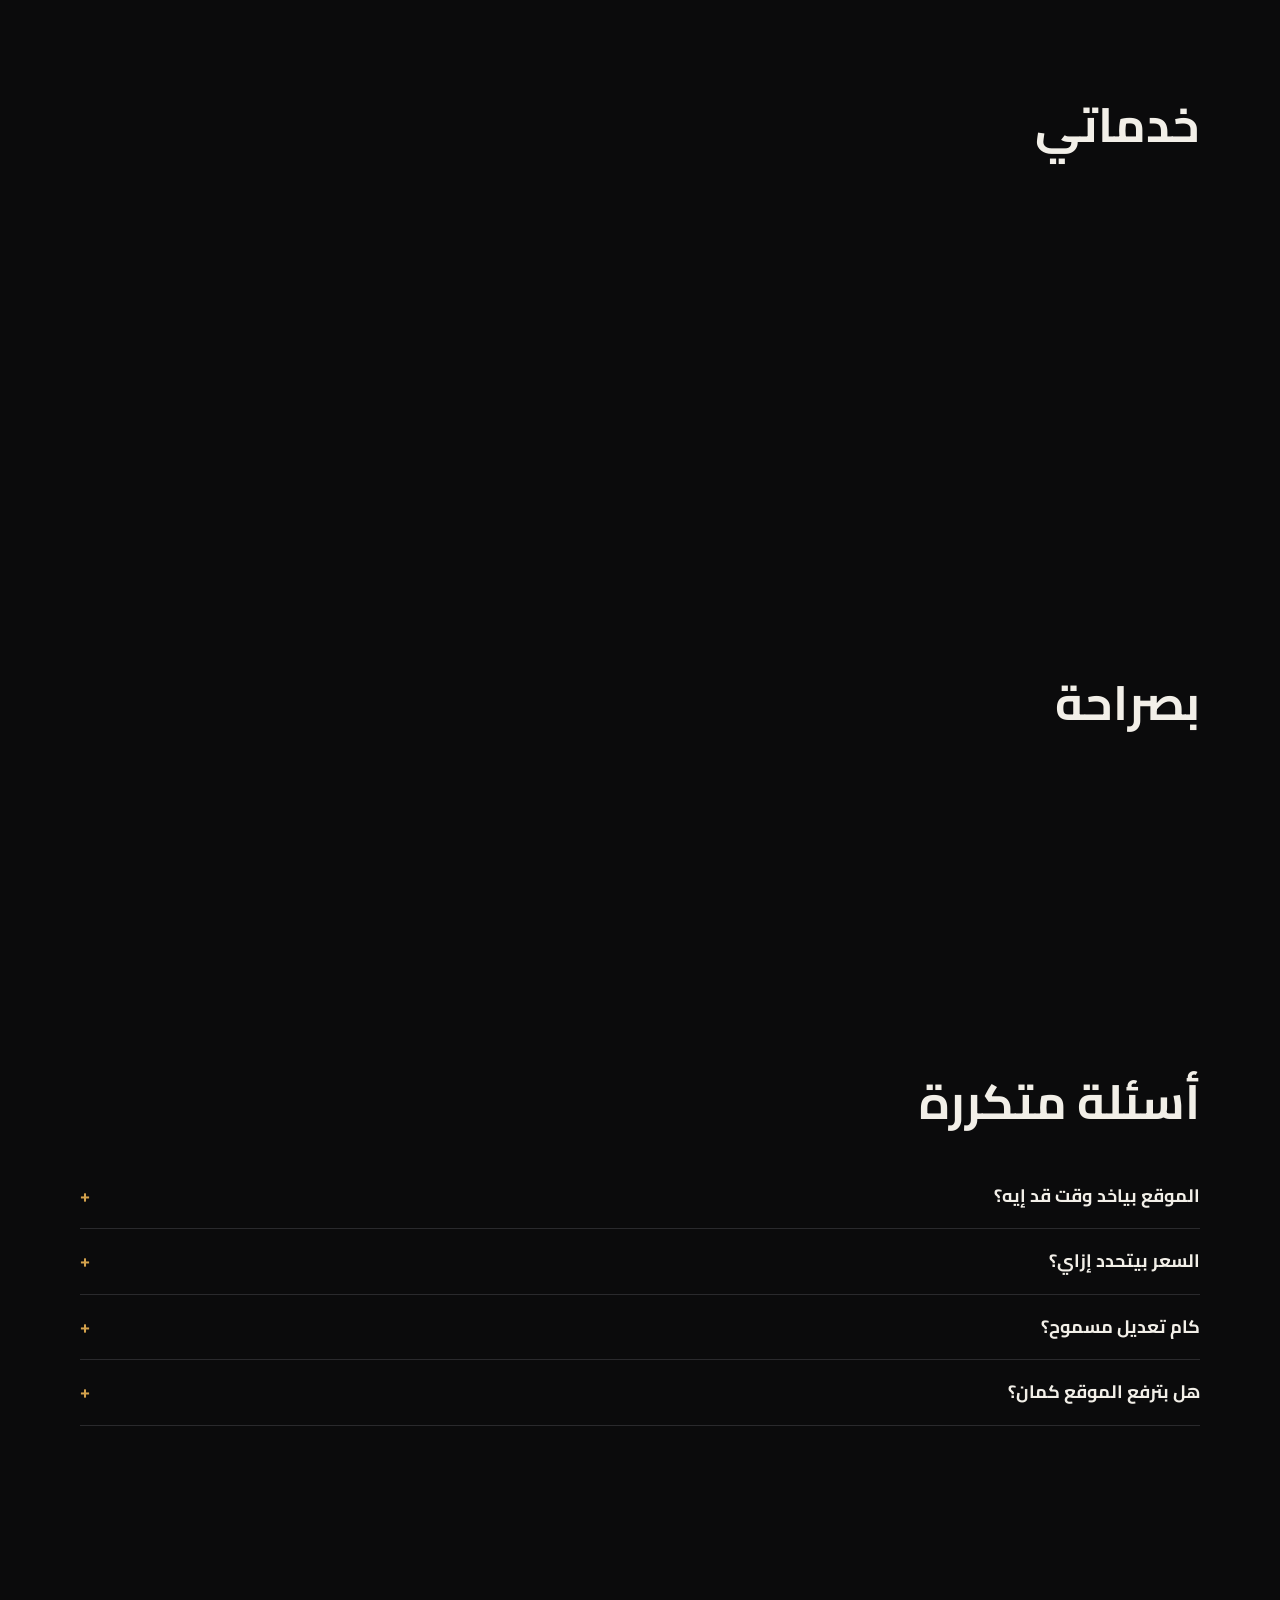
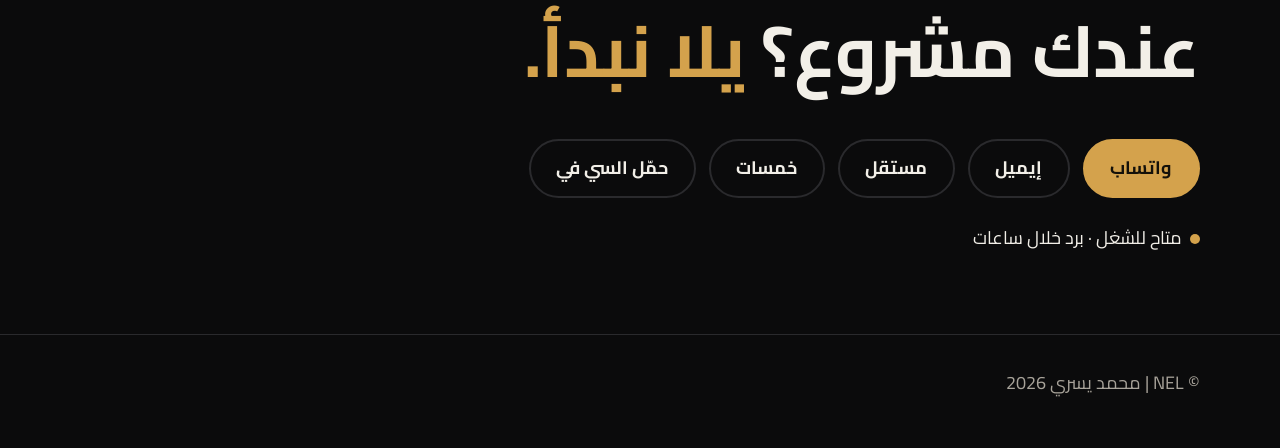
==== commit b650a4eb: "Add NEL logo, favicon, OG image" ====
--- a/index.html
+++ b/index.html
@@ -4,15 +4,15 @@
 <meta charset="utf-8"><meta name="viewport" content="width=device-width,initial-scale=1">
 <title>NEL | محمد يسري — تصميم مواقع وإدخال بيانات</title>
 <meta name="description" content="محمد يسري (NEL): فريلانسر من القاهرة. تصميم وتطوير مواقع نظيفة وإدخال بيانات منظم. تواصل مباشر من غير وسيط.">
-<meta name="theme-color" content="#0b0b0c"><link rel="canonical" href="https://wx33693.github.io/">
-<meta property="og:type" content="website"><meta property="og:locale" content="ar_EG"><meta property="og:title" content="NEL | محمد يسري"><meta property="og:description" content="مواقع نظيفة، وبيانات مرتبة."><meta property="og:image" content="https://wx33693.github.io/og.png"><meta property="og:url" content="https://wx33693.github.io/">
+<meta name="theme-color" content="#0b0b0c"><link rel="canonical" href="https://nel-yousry.github.io/">
+<meta property="og:type" content="website"><meta property="og:locale" content="ar_EG"><meta property="og:title" content="NEL | محمد يسري"><meta property="og:description" content="مواقع نظيفة، وبيانات مرتبة."><meta property="og:image" content="https://nel-yousry.github.io/og.png"><meta property="og:url" content="https://nel-yousry.github.io/">
 <meta name="twitter:card" content="summary_large_image">
-<link rel="icon" href="favicon.svg" type="image/svg+xml">
+<link rel="icon" href="favicon-32.png" type="image/png" sizes="32x32"><link rel="icon" href="favicon-512.png" type="image/png" sizes="512x512"><link rel="apple-touch-icon" href="apple-touch-icon.png">
 <script src="js/theme.js"></script><link rel="stylesheet" href="css/style.css">
 <script type="application/ld+json">{"@context":"https://schema.org","@type":"Person","name":"محمد يسري","alternateName":"NEL","jobTitle":"مصمم ومطور مواقع","address":{"@type":"PostalAddress","addressLocality":"القاهرة","addressCountry":"EG"},"sameAs":["https://mostaql.com/u/WX33","https://khamsat.com/user/wx33"]}</script>
 </head>
 <body>
-<header><div class="w"><a class="logo" href="#top">NEL<span class="gold">.</span></a>
+<header><div class="w"><a class="logo" href="#top" aria-label="NEL | نل"><img class="lg lg-l" src="images/logo-light.png" alt="NEL | نل" width="73" height="62"><img class="lg lg-d" src="images/logo-dark.png" alt="" width="73" height="62"></a>
 <nav aria-label="القائمة"><a href="#work">أعمالي</a><a href="#services">خدماتي</a><a href="#about">عني</a><a href="#contact">تواصل</a></nav></div></header>
 <main id="top">
 <section class="hero"><div class="w">
--- a/css/style.css
+++ b/css/style.css
@@ -51,3 +51,5 @@
 .fr{fill:none;stroke:var(--line);stroke-width:4}.k{stroke:var(--ink)}.dot{display:inline-block;width:10px;height:10px;border-radius:50%;background:var(--gold);margin-inline-end:.5rem}
 .nf{min-height:90vh;display:grid;place-content:center;text-align:center;gap:1rem}
 .t.f{fill:var(--gold)}
+
+.logo{display:inline-flex;align-items:center}.lg{height:56px;width:auto;display:block}.lg-d{display:none}[data-theme=light] .lg-l{display:none}[data-theme=light] .lg-d{display:block}
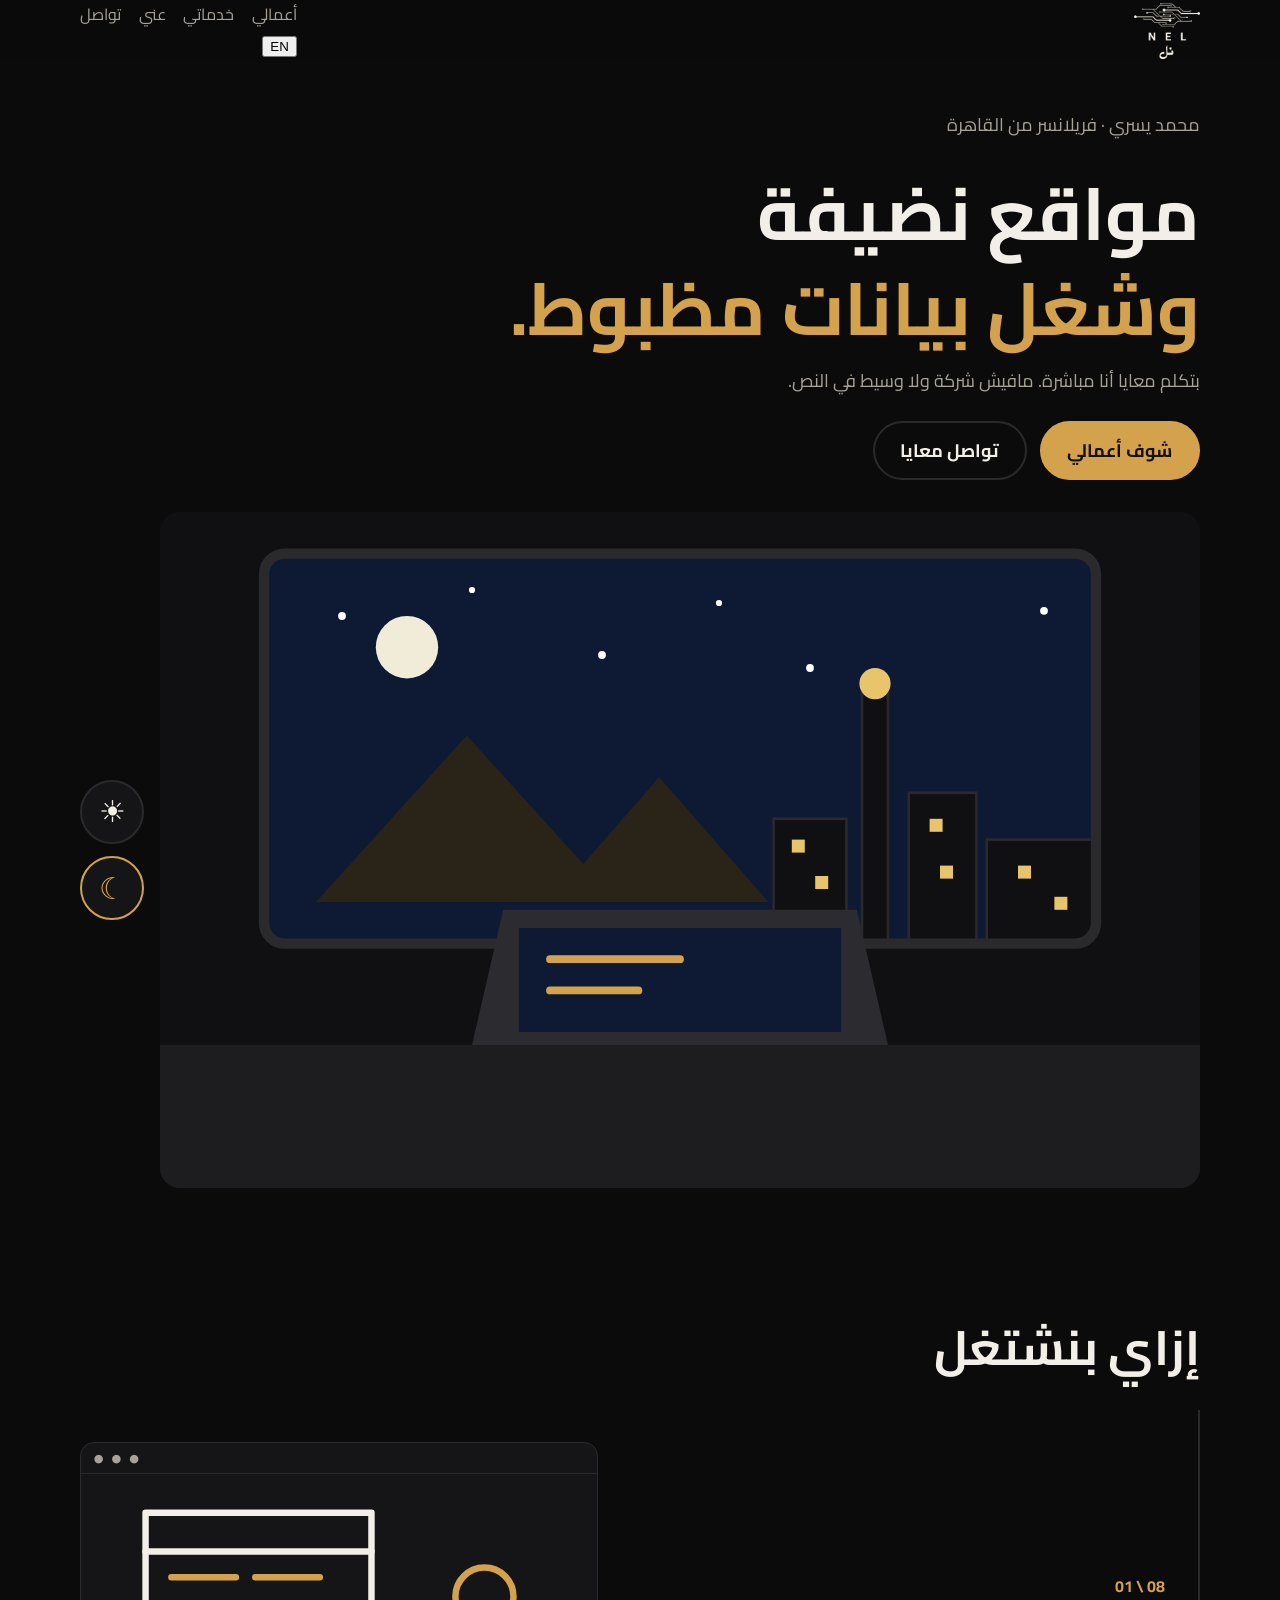
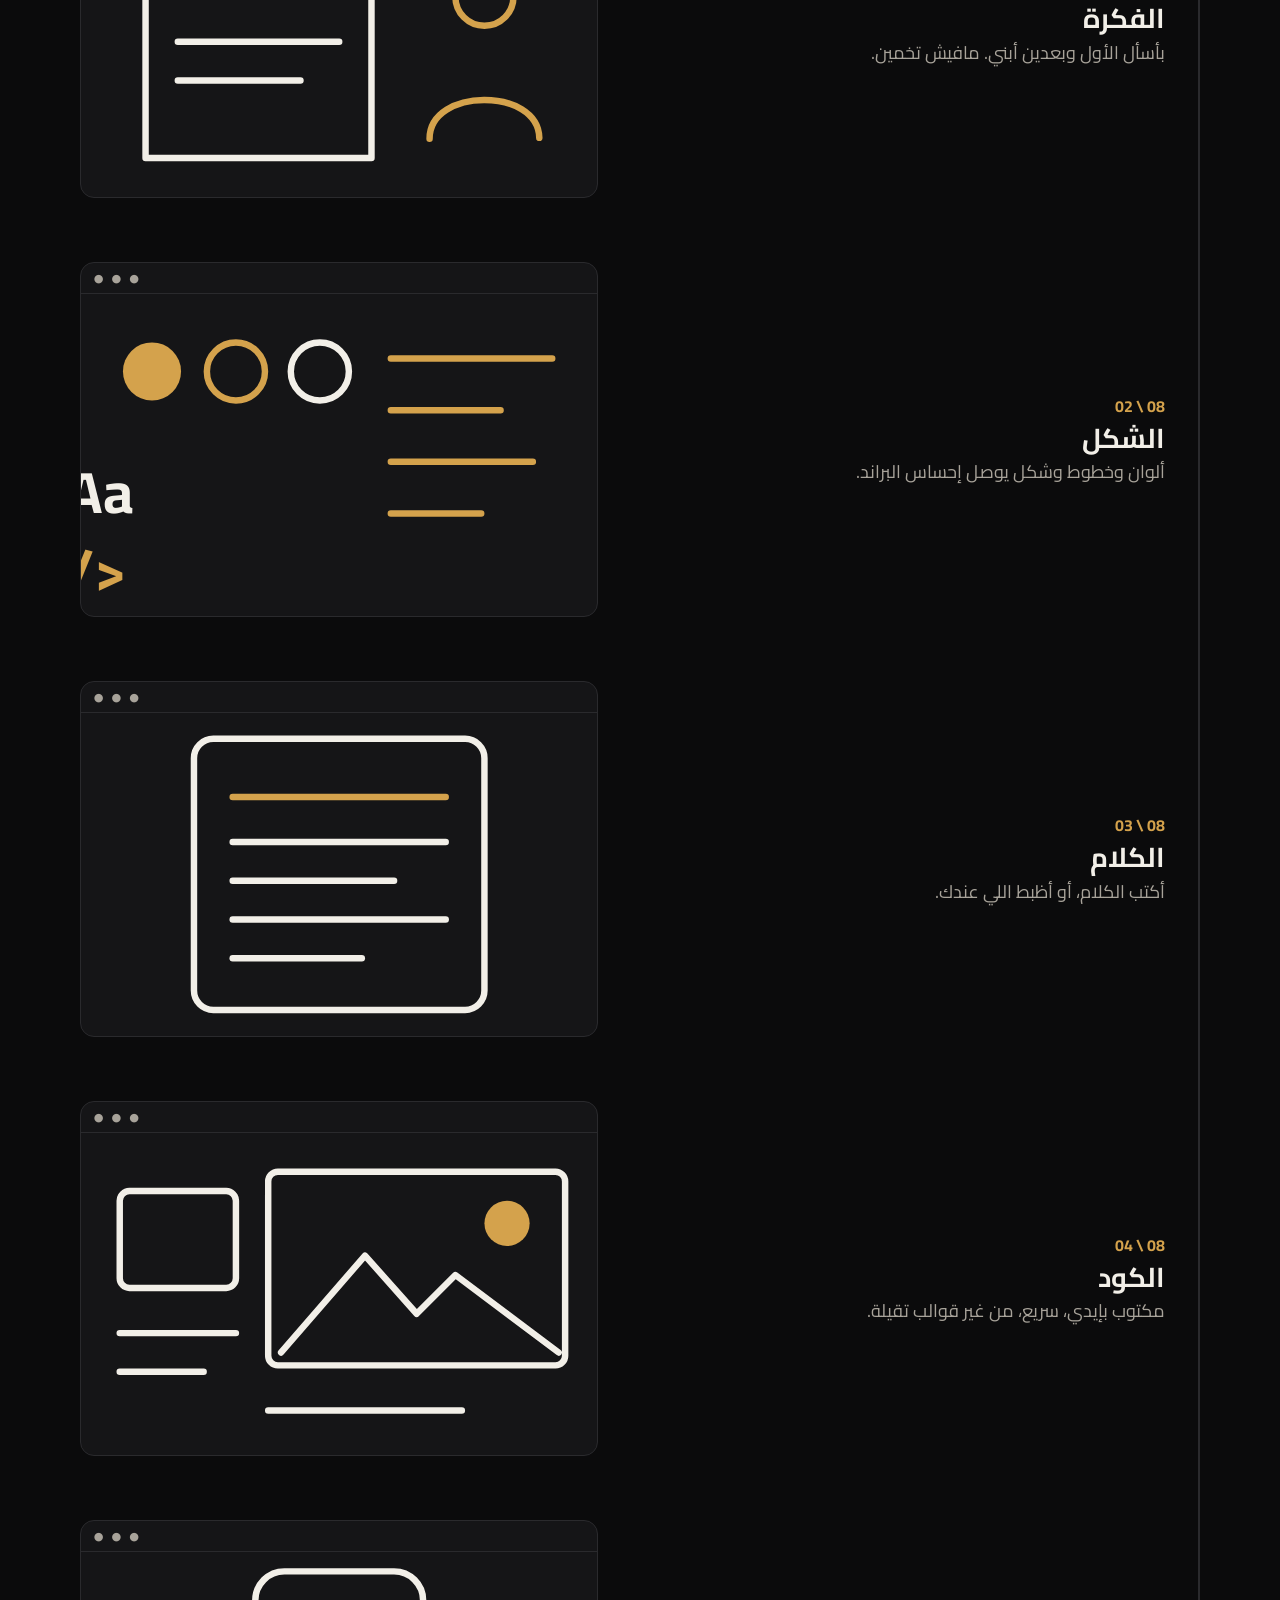
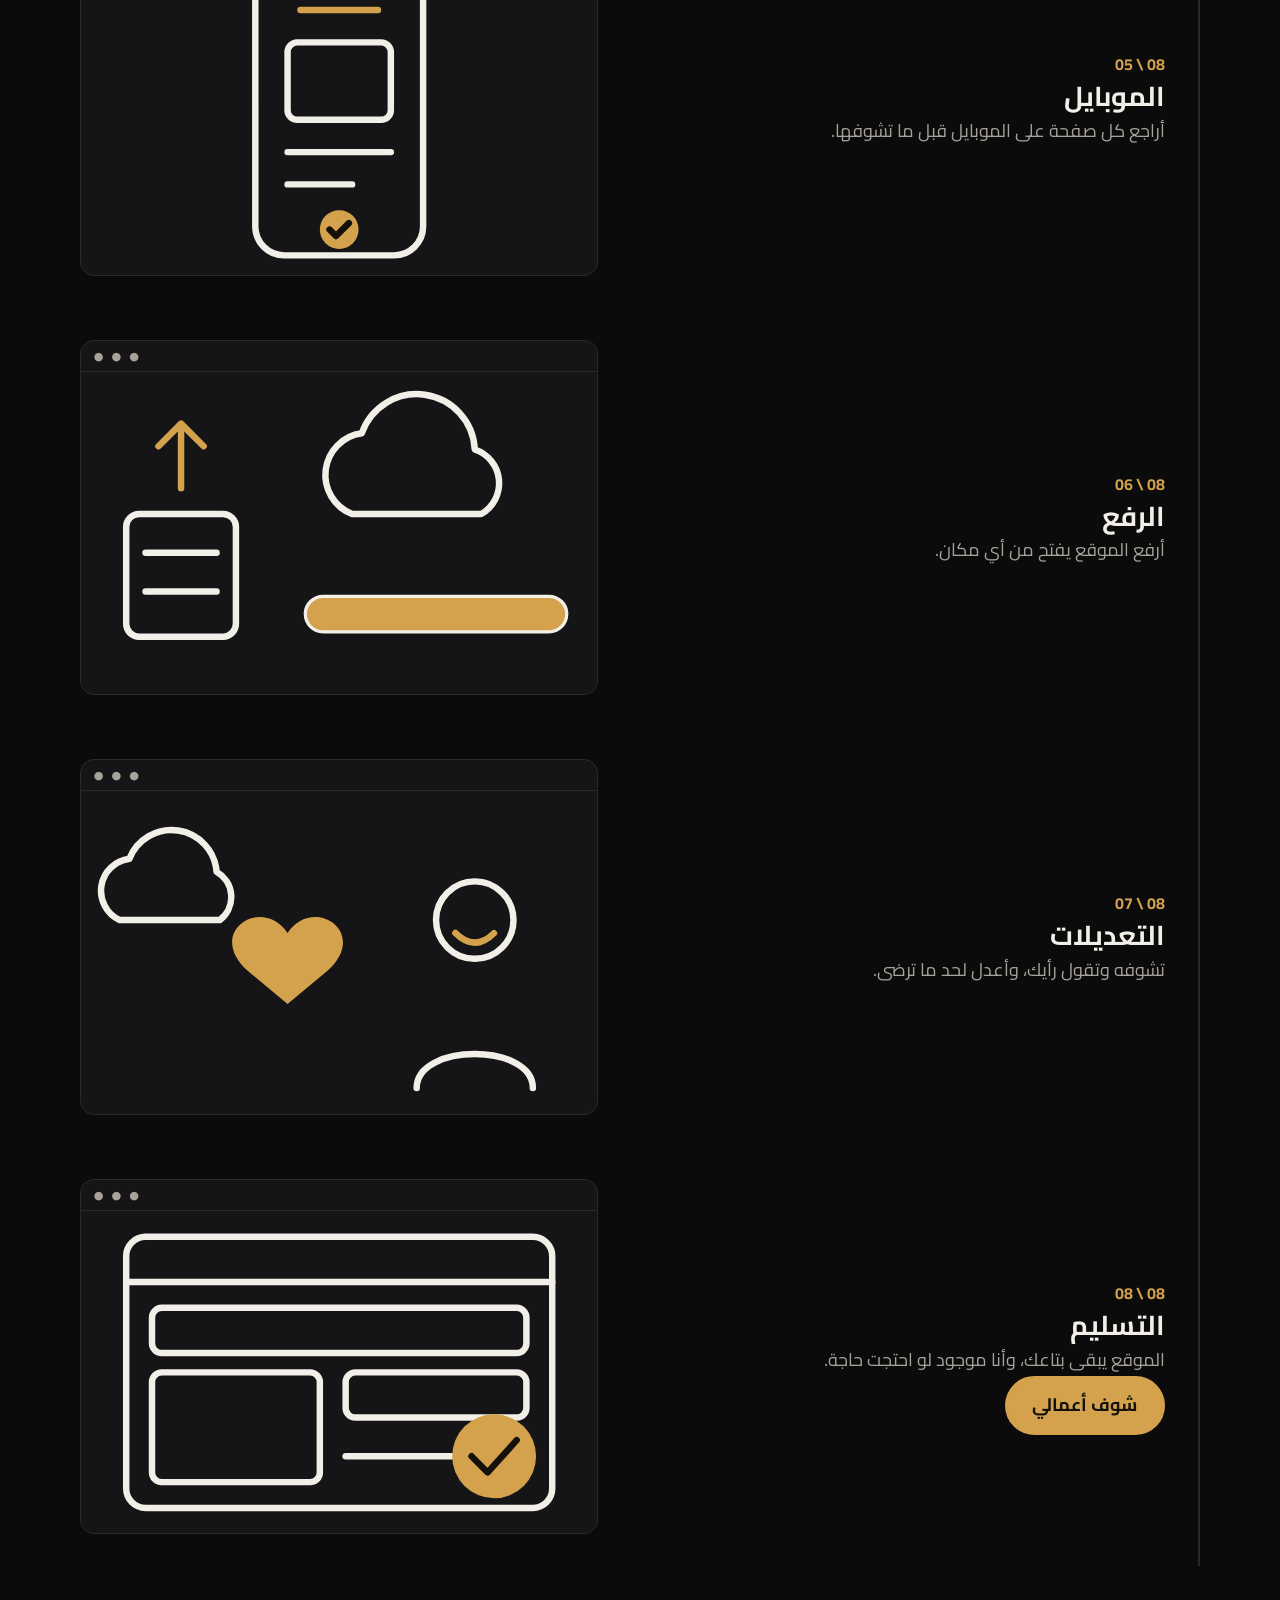
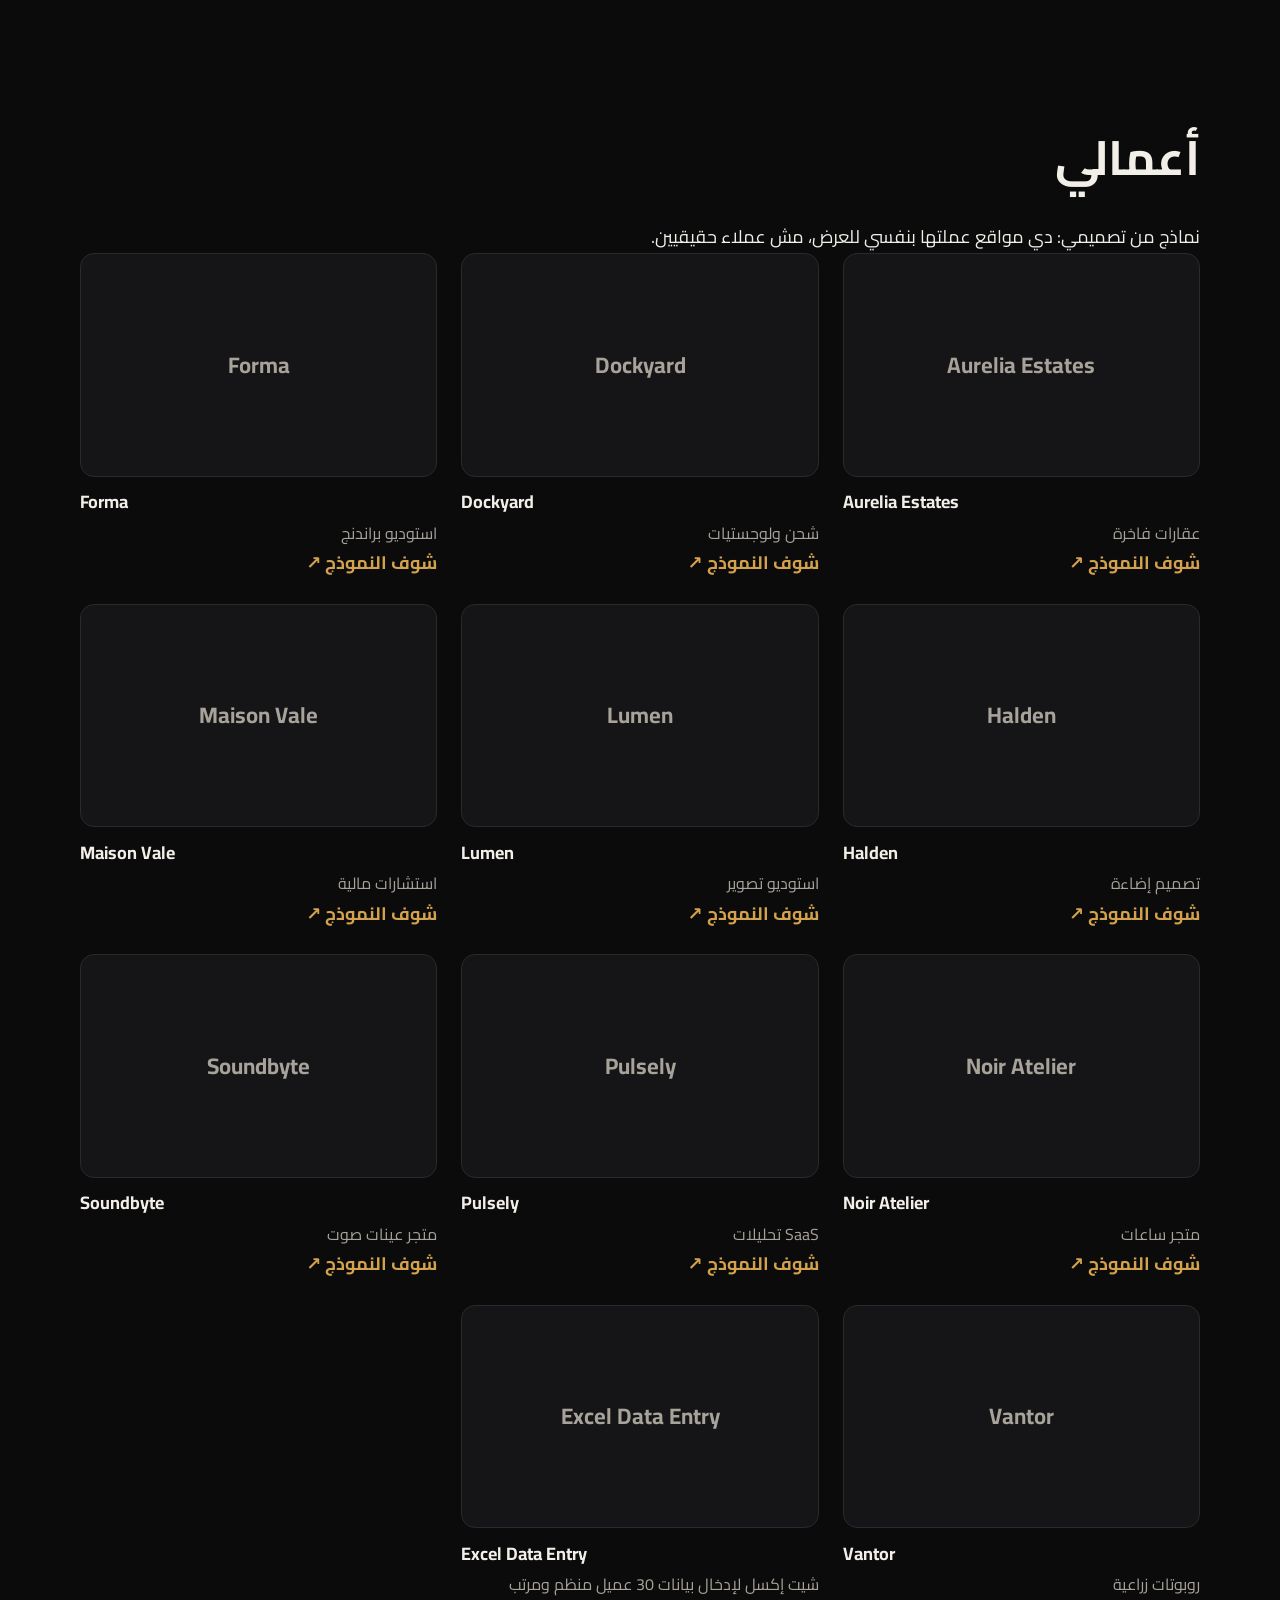
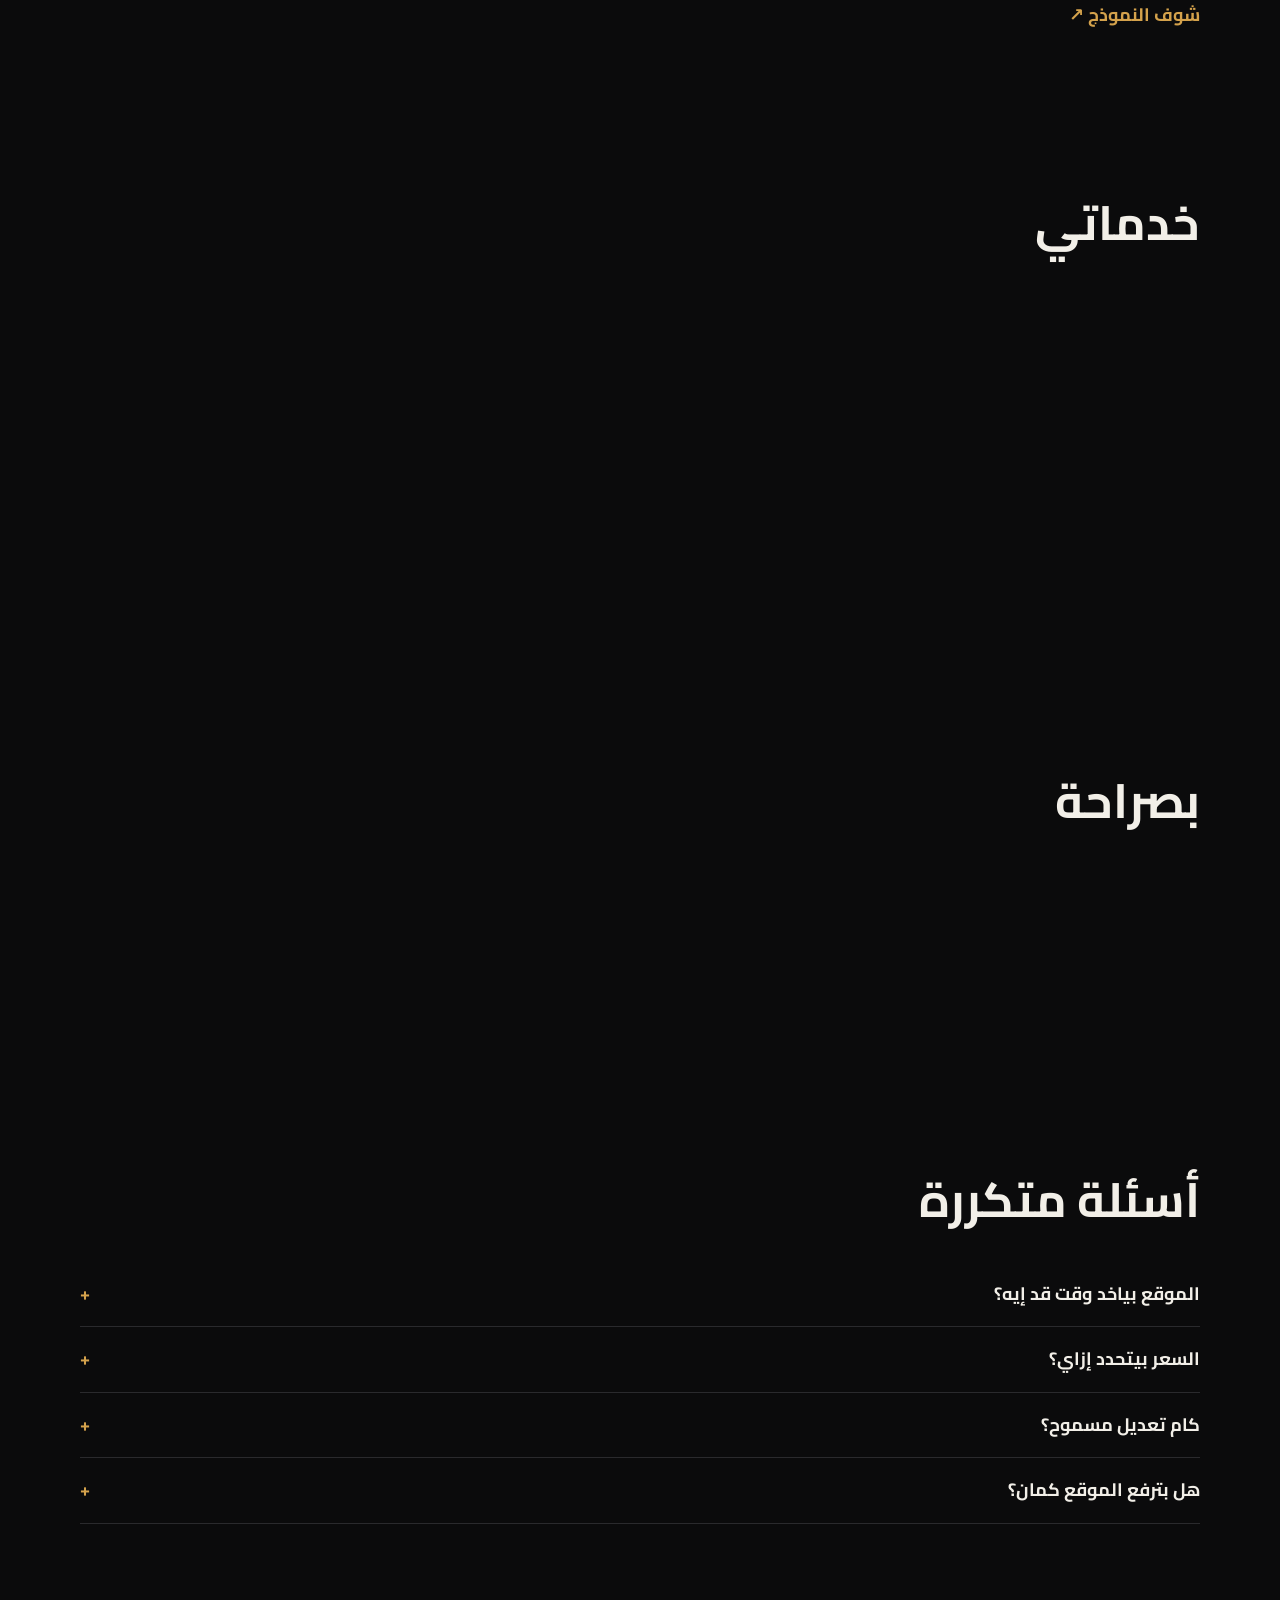
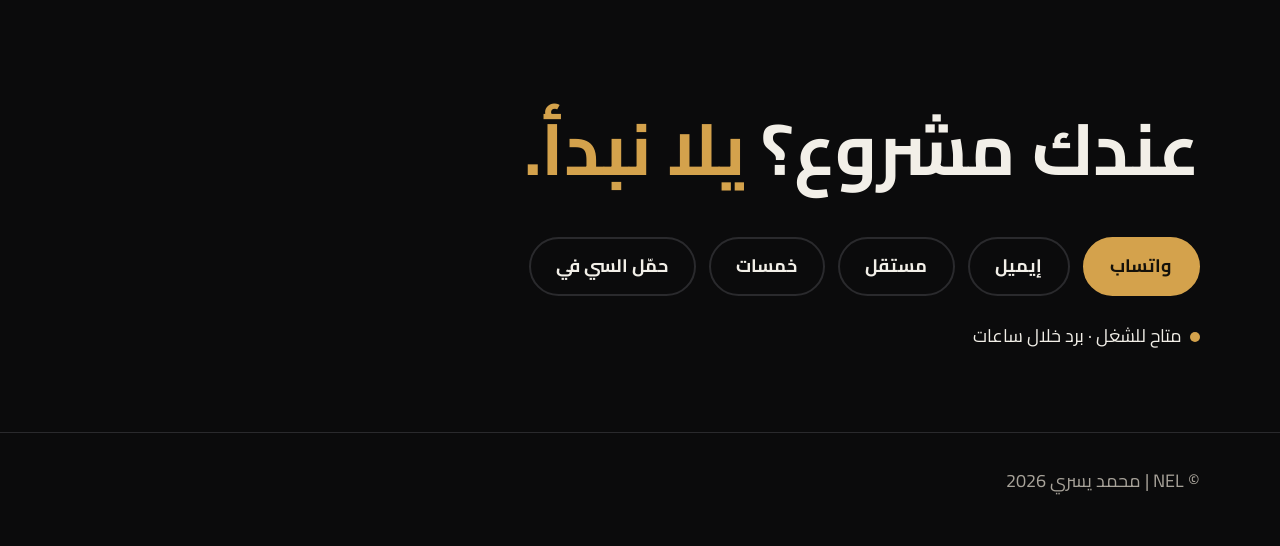
==== commit feb525bc: "Egyptian Arabic copy, AR/EN toggle, samples labelled as samples" ====
--- a/index.html
+++ b/index.html
@@ -2,10 +2,10 @@
 <html lang="ar" dir="rtl" data-theme="dark">
 <head><meta http-equiv="Content-Security-Policy" content="default-src 'self'; script-src 'self'; style-src 'self'; img-src 'self' data:; font-src 'self'; connect-src 'self'; object-src 'none'; base-uri 'self'; form-action 'self'"><meta name="referrer" content="strict-origin-when-cross-origin">
 <meta charset="utf-8"><meta name="viewport" content="width=device-width,initial-scale=1">
-<title>NEL | محمد يسري — تصميم مواقع وإدخال بيانات</title>
-<meta name="description" content="محمد يسري (NEL): فريلانسر من القاهرة. تصميم وتطوير مواقع نظيفة وإدخال بيانات منظم. تواصل مباشر من غير وسيط.">
+<title data-i18n="title">NEL | محمد يسري — مواقع وإدخال بيانات</title>
+<meta name="description" content="محمد يسري (NEL): فريلانسر من القاهرة. مواقع نضيفة وإدخال بيانات مرتب. بتكلم معايا أنا مباشرة، من غير وسيط.">
 <meta name="theme-color" content="#0b0b0c"><link rel="canonical" href="https://nel-yousry.github.io/">
-<meta property="og:type" content="website"><meta property="og:locale" content="ar_EG"><meta property="og:title" content="NEL | محمد يسري"><meta property="og:description" content="مواقع نظيفة، وبيانات مرتبة."><meta property="og:image" content="https://nel-yousry.github.io/og.png"><meta property="og:url" content="https://nel-yousry.github.io/">
+<meta property="og:type" content="website"><meta property="og:locale" content="ar_EG"><meta property="og:title" content="NEL | محمد يسري"><meta property="og:description" content="مواقع نضيفة، وشغل بيانات مظبوط."><meta property="og:image" content="https://nel-yousry.github.io/og.png"><meta property="og:url" content="https://nel-yousry.github.io/">
 <meta name="twitter:card" content="summary_large_image">
 <link rel="icon" href="favicon-32.png" type="image/png" sizes="32x32"><link rel="icon" href="favicon-512.png" type="image/png" sizes="512x512"><link rel="apple-touch-icon" href="apple-touch-icon.png">
 <script src="js/theme.js"></script><link rel="stylesheet" href="css/style.css">
@@ -13,15 +13,17 @@
 </head>
 <body>
 <header><div class="w"><a class="logo" href="#top" aria-label="NEL | نل"><img class="lg lg-l" src="images/logo-light.png" alt="NEL | نل" width="73" height="62"><img class="lg lg-d" src="images/logo-dark.png" alt="" width="73" height="62"></a>
-<nav aria-label="القائمة"><a href="#work">أعمالي</a><a href="#services">خدماتي</a><a href="#about">عني</a><a href="#contact">تواصل</a></nav></div></header>
+<div class="hr"><nav aria-label="القائمة" data-i18n-aria="aria_nav"><a href="#work" data-i18n="nav_work">أعمالي</a><a href="#services" data-i18n="nav_services">خدماتي</a><a href="#about" data-i18n="nav_about">عني</a><a href="#contact" data-i18n="nav_contact">تواصل</a></nav>
+<button type="button" class="lang" id="lang" aria-label="Switch to English">EN</button></div></div></header>
 <main id="top">
 <section class="hero"><div class="w">
-<p class="mut">محمد يسري · فريلانسر من القاهرة</p>
-<h1>مواقع نظيفة،<br><span class="gold">وبيانات مرتبة.</span></h1>
-<div class="cta"><a class="btn" href="#work">شوف أعمالي</a><a class="btn o" href="#contact">تواصل معايا</a></div>
+<p class="mut" data-i18n="kicker">محمد يسري · فريلانسر من القاهرة</p>
+<h1><span data-i18n="h1a">مواقع نضيفة</span><br><span class="gold" data-i18n="h1b">وشغل بيانات مظبوط.</span></h1>
+<p class="lead" data-i18n="lead">بتكلم معايا أنا مباشرة. مافيش شركة ولا وسيط في النص.</p>
+<div class="cta"><a class="btn" href="#work" data-i18n="cta_work">شوف أعمالي</a><a class="btn o" href="#contact" data-i18n="cta_contact">تواصل معايا</a></div>
 <div class="stage">
-<div class="tg" role="group" aria-label="اختار الوضع"><button type="button" data-set="light" aria-label="نهاري" aria-pressed="false">☀</button><button type="button" data-set="dark" aria-label="ليلي" aria-pressed="true">☾</button></div>
-<svg class="scene" viewBox="0 0 400 260" role="img" aria-label="مكتب عليه لابتوب قدام شباك على القاهرة والأهرامات">
+<div class="tg" role="group" aria-label="اختار الوضع" data-i18n-aria="aria_theme"><button type="button" data-set="light" aria-label="نهاري" data-i18n-aria="aria_day" aria-pressed="false">☀</button><button type="button" data-set="dark" aria-label="ليلي" data-i18n-aria="aria_night" aria-pressed="true">☾</button></div>
+<svg class="scene" viewBox="0 0 400 260" role="img" data-i18n-aria="aria_scene" aria-label="مكتب عليه لابتوب قدام شباك على القاهرة والأهرامات">
 <rect class="wall" width="400" height="260"/><defs><clipPath id="w"><rect x="40" y="16" width="320" height="150" rx="8"/></clipPath></defs>
 <g clip-path="url(#w)"><rect id="sky" x="40" y="16" width="320" height="150"/>
 <g class="st"><circle cx="70" cy="40" r="1.5"/><circle cx="120" cy="30" r="1.2"/><circle cx="170" cy="55" r="1.5"/><circle cx="215" cy="35" r="1.2"/><circle cx="250" cy="60" r="1.5"/><circle cx="340" cy="38" r="1.5"/></g>
@@ -33,45 +35,45 @@
 <rect class="desk" y="205" width="400" height="55"/><path class="lap" d="M120 205l12-52h136l12 52z"/><rect class="scr" x="138" y="160" width="124" height="40"/><path d="M150 172h50M150 184h34" stroke="var(--gold)" stroke-width="3" stroke-linecap="round"/>
 </svg></div></div></section>
 
-<section id="how"><div class="w"><h2>إزاي بنبني موقعك؟</h2>
+<section id="how"><div class="w"><h2 data-i18n="how_title">إزاي بنشتغل</h2>
 <div class="steps" id="steps"><div class="rail"><div id="fill"></div></div>
 
-<article class="step"><div><div class="n">01 \ 08</div><h3>الفكرة</h3><p>بنقعد نفهم فكرتك وجمهورك، ونرسم شكل الموقع المبدئي.</p></div><div class="win"><svg viewBox="0 0 160 100" aria-hidden="true"><path class="dr" pathLength="100" d="M20 12h70v76H20z"/><path class="dr d1" pathLength="100" d="M20 24h70"/><path class="dr d2 g" pathLength="100" d="M28 32h20M54 32h20"/><path class="dr d3" pathLength="100" d="M30 52h50M30 64h38"/><circle class="pp d4 g" cx="125" cy="38" r="9"/><path class="dr d5 g" pathLength="100" d="M108 82c0-16 34-16 34 0"/></svg></div></article>
+<article class="step"><div><div class="n">01 \ 08</div><h3 data-i18n="s1t">الفكرة</h3><p data-i18n="s1p">بأسأل الأول وبعدين أبني. مافيش تخمين.</p></div><div class="win"><svg viewBox="0 0 160 100" aria-hidden="true"><path class="dr" pathLength="100" d="M20 12h70v76H20z"/><path class="dr d1" pathLength="100" d="M20 24h70"/><path class="dr d2 g" pathLength="100" d="M28 32h20M54 32h20"/><path class="dr d3" pathLength="100" d="M30 52h50M30 64h38"/><circle class="pp d4 g" cx="125" cy="38" r="9"/><path class="dr d5 g" pathLength="100" d="M108 82c0-16 34-16 34 0"/></svg></div></article>
 
-<article class="step"><div><div class="n">02 \ 08</div><h3>الألوان والخطوط والكود</h3><p>بنختار ألوان وخطوط تناسب البراند ونبدأ نكتب الكود.</p></div><div class="win"><svg viewBox="0 0 160 100" aria-hidden="true"><circle class="pp f" cx="22" cy="24" r="9"/><circle class="pp d1 g" cx="48" cy="24" r="9"/><circle class="pp d2" cx="74" cy="24" r="9"/><text class="t pp d2" x="16" y="68">Aa</text><text class="t f pp d3" x="14" y="92">&lt;/&gt;</text><path class="gr d4 g" d="M96 20h50M96 36h34M96 52h44M96 68h28"/></svg></div></article>
+<article class="step"><div><div class="n">02 \ 08</div><h3 data-i18n="s2t">الشكل</h3><p data-i18n="s2p">ألوان وخطوط وشكل يوصل إحساس البراند.</p></div><div class="win"><svg viewBox="0 0 160 100" aria-hidden="true"><circle class="pp f" cx="22" cy="24" r="9"/><circle class="pp d1 g" cx="48" cy="24" r="9"/><circle class="pp d2" cx="74" cy="24" r="9"/><text class="t pp d2" x="16" y="68">Aa</text><text class="t f pp d3" x="14" y="92">&lt;/&gt;</text><path class="gr d4 g" d="M96 20h50M96 36h34M96 52h44M96 68h28"/></svg></div></article>
 
-<article class="step"><div><div class="n">03 \ 08</div><h3>المحتوى</h3><p>بنكتب ونرتب كل الكلام بشكل واضح وبسيط.</p></div><div class="win"><svg viewBox="0 0 160 100" aria-hidden="true"><rect x="35" y="8" width="90" height="84" rx="6"/><path class="gr g" d="M47 26h66"/><path class="gr d1" d="M47 40h66"/><path class="gr d2" d="M47 52h50"/><path class="gr d3" d="M47 64h66"/><path class="gr d4" d="M47 76h40"/></svg></div></article>
+<article class="step"><div><div class="n">03 \ 08</div><h3 data-i18n="s3t">الكلام</h3><p data-i18n="s3p">أكتب الكلام، أو أظبط اللي عندك.</p></div><div class="win"><svg viewBox="0 0 160 100" aria-hidden="true"><rect x="35" y="8" width="90" height="84" rx="6"/><path class="gr g" d="M47 26h66"/><path class="gr d1" d="M47 40h66"/><path class="gr d2" d="M47 52h50"/><path class="gr d3" d="M47 64h66"/><path class="gr d4" d="M47 76h40"/></svg></div></article>
 
-<article class="step"><div><div class="n">04 \ 08</div><h3>الصور والتصميم</h3><p>بنحط الصور ونظبط مكان كل حاجة عشان الصفحة تبقى مريحة.</p></div><div class="win"><svg viewBox="0 0 160 100" aria-hidden="true"><rect class="sl" x="12" y="18" width="36" height="30" rx="3"/><rect class="sl d1" x="58" y="12" width="92" height="60" rx="3"/><path class="dr d2" pathLength="100" d="M62 68l26-30 16 18 12-12 32 24"/><circle class="pp f d3" cx="132" cy="28" r="7"/><path class="gr d4" d="M12 62h36M12 74h26M58 86h60"/></svg></div></article>
+<article class="step"><div><div class="n">04 \ 08</div><h3 data-i18n="s4t">الكود</h3><p data-i18n="s4p">مكتوب بإيدي، سريع، من غير قوالب تقيلة.</p></div><div class="win"><svg viewBox="0 0 160 100" aria-hidden="true"><rect class="sl" x="12" y="18" width="36" height="30" rx="3"/><rect class="sl d1" x="58" y="12" width="92" height="60" rx="3"/><path class="dr d2" pathLength="100" d="M62 68l26-30 16 18 12-12 32 24"/><circle class="pp f d3" cx="132" cy="28" r="7"/><path class="gr d4" d="M12 62h36M12 74h26M58 86h60"/></svg></div></article>
 
-<article class="step"><div><div class="n">05 \ 08</div><h3>المستخدمين والحماية</h3><p>بنجهز تسجيل الدخول ونأمّن الموقع وبيانات العملاء.</p></div><div class="win"><svg viewBox="0 0 160 100" aria-hidden="true"><circle class="pp" cx="20" cy="22" r="6"/><circle class="pp d1" cx="40" cy="22" r="6"/><path class="sl d1" d="M12 40h16M32 40h16"/><rect class="sl d2" x="10" y="56" width="50" height="26" rx="13"/><text class="t sl d2" x="28" y="75">G</text><rect class="pp d3" x="98" y="46" width="40" height="36" rx="6"/><path class="g" d="M106 46v-8a12 12 0 0 1 24 0v8"/><path class="dr d4 g" pathLength="100" d="M110 64l7 7 12-14"/></svg></div></article>
+<article class="step"><div><div class="n">05 \ 08</div><h3 data-i18n="s5t">الموبايل</h3><p data-i18n="s5p">أراجع كل صفحة على الموبايل قبل ما تشوفها.</p></div><div class="win"><svg viewBox="0 0 160 100" aria-hidden="true"><rect x="54" y="6" width="52" height="88" rx="9"/><path class="gr g" d="M68 18h24"/><rect class="sl d1" x="64" y="28" width="32" height="24" rx="3"/><path class="gr d2" d="M64 62h32"/><path class="gr d3" d="M64 72h20"/><circle class="pp f d4" cx="80" cy="86" r="6"/><path class="dr d5 k" pathLength="100" d="M77 86l2 2 4-4"/></svg></div></article>
 
-<article class="step"><div><div class="n">06 \ 08</div><h3>الرفع على السحابة</h3><p>بنرفع الموقع عشان يفتح من أي مكان في ثواني.</p></div><div class="win"><svg viewBox="0 0 160 100" aria-hidden="true"><rect x="14" y="44" width="34" height="38" rx="4"/><path d="M20 56h22M20 68h22"/><path class="sl d1 g" d="M31 36V16m-7 7l7-7 7 7"/><path class="pp d2" d="M84 44a13 13 0 0 1 3-25 18 18 0 0 1 35 5 11 11 0 0 1 2 20z"/><rect x="70" y="70" width="80" height="10" rx="5"/><rect class="gr d3 f" x="70" y="70" width="80" height="10" rx="5"/></svg></div></article>
+<article class="step"><div><div class="n">06 \ 08</div><h3 data-i18n="s6t">الرفع</h3><p data-i18n="s6p">أرفع الموقع يفتح من أي مكان.</p></div><div class="win"><svg viewBox="0 0 160 100" aria-hidden="true"><rect x="14" y="44" width="34" height="38" rx="4"/><path d="M20 56h22M20 68h22"/><path class="sl d1 g" d="M31 36V16m-7 7l7-7 7 7"/><path class="pp d2" d="M84 44a13 13 0 0 1 3-25 18 18 0 0 1 35 5 11 11 0 0 1 2 20z"/><rect x="70" y="70" width="80" height="10" rx="5"/><rect class="gr d3 f" x="70" y="70" width="80" height="10" rx="5"/></svg></div></article>
 
-<article class="step"><div><div class="n">07 \ 08</div><h3>عميل مبسوط</h3><p>بنسلّم الموقع، والعميل يجربه ويطلب أي تعديل.</p></div><div class="win"><svg viewBox="0 0 160 100" aria-hidden="true"><path class="pp" d="M12 40a10 10 0 0 1 3-19 14 14 0 0 1 27 4 9 9 0 0 1 1 15z"/><path class="pp bt f" d="M64 44c-8-12-26 0-12 12l12 10 12-10c14-12-4-24-12-12z"/><circle class="pp d2" cx="122" cy="40" r="12"/><path class="dr d3 g" pathLength="100" d="M116 44q6 6 12 0"/><path class="sl d3" d="M104 92c0-14 36-14 36 0"/></svg></div></article>
+<article class="step"><div><div class="n">07 \ 08</div><h3 data-i18n="s7t">التعديلات</h3><p data-i18n="s7p">تشوفه وتقول رأيك، وأعدل لحد ما ترضى.</p></div><div class="win"><svg viewBox="0 0 160 100" aria-hidden="true"><path class="pp" d="M12 40a10 10 0 0 1 3-19 14 14 0 0 1 27 4 9 9 0 0 1 1 15z"/><path class="pp bt f" d="M64 44c-8-12-26 0-12 12l12 10 12-10c14-12-4-24-12-12z"/><circle class="pp d2" cx="122" cy="40" r="12"/><path class="dr d3 g" pathLength="100" d="M116 44q6 6 12 0"/><path class="sl d3" d="M104 92c0-14 36-14 36 0"/></svg></div></article>
 
-<article class="step"><div><div class="n">08 \ 08</div><h3>الموقع جاهز</h3><p>الموقع شغال على الموبايل والكمبيوتر وجاهز يجيبلك عملاء.</p><p><a class="btn" href="#work">شوف أعمالي</a></p></div><div class="win"><svg viewBox="0 0 160 100" aria-hidden="true"><rect x="14" y="8" width="132" height="84" rx="6"/><path d="M14 22h132"/><rect class="sl" x="22" y="30" width="116" height="14" rx="3"/><rect class="sl d1" x="22" y="50" width="52" height="34" rx="3"/><rect class="sl d2" x="82" y="50" width="56" height="14" rx="3"/><path class="gr d3" d="M82 76h40"/><circle class="pp f d4" cx="128" cy="76" r="13"/><path class="dr d5 k" pathLength="100" d="M121 76l5 5 9-10"/></svg></div></article>
+<article class="step"><div><div class="n">08 \ 08</div><h3 data-i18n="s8t">التسليم</h3><p data-i18n="s8p">الموقع يبقى بتاعك، وأنا موجود لو احتجت حاجة.</p><p><a class="btn" href="#work" data-i18n="cta_work">شوف أعمالي</a></p></div><div class="win"><svg viewBox="0 0 160 100" aria-hidden="true"><rect x="14" y="8" width="132" height="84" rx="6"/><path d="M14 22h132"/><rect class="sl" x="22" y="30" width="116" height="14" rx="3"/><rect class="sl d1" x="22" y="50" width="52" height="34" rx="3"/><rect class="sl d2" x="82" y="50" width="56" height="14" rx="3"/><path class="gr d3" d="M82 76h40"/><circle class="pp f d4" cx="128" cy="76" r="13"/><path class="dr d5 k" pathLength="100" d="M121 76l5 5 9-10"/></svg></div></article>
 </div></div></section>
 
-<section id="work"><div class="w"><h2>أعمالي</h2><div class="grid" id="grid"></div></div></section>
-<dialog id="lb" aria-label="صورة مكبرة"><img id="lbimg" alt=""></dialog>
+<section id="work"><div class="w"><h2 data-i18n="work_title">أعمالي</h2><p class="note" data-i18n="work_note">نماذج من تصميمي: دي مواقع عملتها بنفسي للعرض، مش عملاء حقيقيين.</p><div class="grid" id="grid"></div></div></section>
+<dialog id="lb" aria-label="صورة مكبرة" data-i18n-aria="aria_lb"><img id="lbimg" alt=""></dialog>
 
-<section id="services"><div class="w"><h2>خدماتي</h2><div class="svc">
-<div class="sv rv"><div class="gold">(01)</div><h3>تصميم وتطوير مواقع</h3><p class="mut">صفحات هبوط ومواقع تعريفية للشركات والمتاجر، متجاوبة مع الموبايل.</p><ul><li>تصميم عربي من اليمين للشمال</li><li>تحميل سريع وأساسيات SEO</li><li>ربط واتساب وإيميل والسوشيال</li><li>مراجعة على الموبايل والكمبيوتر قبل التسليم</li></ul></div>
-<div class="sv rv"><div class="gold">(02)</div><h3>إدخال بيانات</h3><p class="mut">شيتات إكسل منظمة، تفريغ وترتيب بيانات بالعربي، بدقة وفي الميعاد.</p><ul><li>جداول وتنسيق واضح وسهل القراءة</li><li>تفريغ بيانات من ملفات أو صور</li><li>مراجعة الدقة قبل التسليم</li><li>تسليم في الميعاد المتفق عليه</li></ul></div></div></div></section>
+<section id="services"><div class="w"><h2 data-i18n="svc_title">خدماتي</h2><div class="svc">
+<div class="sv rv"><div class="gold">(01)</div><h3 data-i18n="sv1t">تصميم وتطوير مواقع</h3><p class="mut" data-i18n="sv1p">صفحة هبوط أو موقع تعريفي لشركتك أو مشروعك، يفتح بسرعة وبيشتغل على الموبايل.</p><ul><li data-i18n="sv1l1">تصميم عربي من اليمين للشمال</li><li data-i18n="sv1l2">سريع وظاهر في جوجل</li><li data-i18n="sv1l3">زرار واتساب وإيميل جاهز</li><li data-i18n="sv1l4">مراجعة على الموبايل والكمبيوتر</li></ul></div>
+<div class="sv rv"><div class="gold">(02)</div><h3 data-i18n="sv2t">إدخال بيانات</h3><p class="mut" data-i18n="sv2p">شيتات إكسل مرتبة، وتفريغ بيانات من ملفات أو صور، وتسليم في الميعاد.</p><ul><li data-i18n="sv2l1">جداول واضحة وسهلة القراءة</li><li data-i18n="sv2l2">تفريغ من ملفات أو صور</li><li data-i18n="sv2l3">مراجعة الدقة قبل التسليم</li><li data-i18n="sv2l4">تسليم في الميعاد المتفق عليه</li></ul></div></div></div></section>
 
-<section id="about"><div class="w"><h2>بصراحة</h2><div class="pts rv"><p>هقولك بصراحة لو الفكرة مش هتنفع، وهقولك لو هتأخر. مافيش مفاجآت.</p><p>شغل حلو وبيشتغل كويس، مش مجرد شكل.</p><p>بتكلم معايا أنا مباشرة، من غير وسيط.</p></div></div></section>
+<section id="about"><div class="w"><h2 data-i18n="about_title">بصراحة</h2><div class="pts rv"><p data-i18n="about1">لو الفكرة مش هتنفع، هقولك قبل ما نبدأ.</p><p data-i18n="about2">الشغل لازم يشتغل كويس، مش يبقى شكله حلو وبس.</p><p data-i18n="about3">بتكلم معايا أنا، مش مع شركة ولا وسيط.</p></div></div></section>
 
-<section id="faq"><div class="w"><h2>أسئلة متكررة</h2>
-<details><summary>الموقع بياخد وقت قد إيه؟</summary><p>بيعتمد على حجم الموقع وسرعة وصولي للمحتوى. بعد ما أفهم المطلوب هقولك مدة تقريبية قبل ما نبدأ.</p></details>
-<details><summary>السعر بيتحدد إزاي؟</summary><p>على حسب عدد الصفحات وتفاصيل التصميم. بتقولي المطلوب وأرد عليك بسعر واضح قبل البدء.</p></details>
-<details><summary>كام تعديل مسموح؟</summary><p>بنتفق على عدد التعديلات قبل ما نبدأ، عشان الأمور تبقى واضحة للطرفين.</p></details>
-<details><summary>هل بترفع الموقع كمان؟</summary><p>أيوه، برفع الموقع على استضافة مناسبة ويفتح من أي مكان.</p></details></div></section>
+<section id="faq"><div class="w"><h2 data-i18n="faq_title">أسئلة متكررة</h2>
+<details><summary data-i18n="q1">الموقع بياخد وقت قد إيه؟</summary><p data-i18n="a1">على حسب حجم الموقع وجاهزية الكلام والصور. بعد ما أفهم المطلوب بقولك مدة قبل ما نبدأ.</p></details>
+<details><summary data-i18n="q2">السعر بيتحدد إزاي؟</summary><p data-i18n="a2">بعدد الصفحات وتفاصيل الشغل. بتقولي المطلوب وأرد عليك بسعر واضح قبل البدء.</p></details>
+<details><summary data-i18n="q3">كام تعديل مسموح؟</summary><p data-i18n="a3">بنتفق على عدد التعديلات قبل ما نبدأ، عشان مافيش مفاجآت.</p></details>
+<details><summary data-i18n="q4">هل بترفع الموقع كمان؟</summary><p data-i18n="a4">أيوه، برفعه على استضافة تفتح من أي مكان.</p></details></div></section>
 
-<section id="contact"><div class="w"><p class="big">عندك مشروع؟ <span class="gold">يلا نبدأ.</span></p>
-<div class="ct"><a class="btn" data-wa target="_blank" rel="noopener noreferrer">واتساب</a><a class="btn o" data-mail>إيميل</a><a class="btn o" data-m target="_blank" rel="noopener noreferrer">مستقل</a><a class="btn o" data-k target="_blank" rel="noopener noreferrer">خمسات</a><a class="btn o" href="assets/Mohamed-Yosri-CV.pdf" download>حمّل السي في</a></div>
-<p><span class="dot"></span>متاح للشغل · <span id="reply"></span></p></div></section>
+<section id="contact"><div class="w"><p class="big"><span data-i18n="contact_a">عندك مشروع؟</span> <span class="gold" data-i18n="contact_b">يلا نبدأ.</span></p>
+<div class="ct"><a class="btn" data-wa target="_blank" rel="noopener noreferrer" data-i18n="cta_wa">واتساب</a><a class="btn o" data-mail data-i18n="cta_mail">إيميل</a><a class="btn o" data-m target="_blank" rel="noopener noreferrer" data-i18n="cta_mostaql">مستقل</a><a class="btn o" data-k target="_blank" rel="noopener noreferrer" data-i18n="cta_khamsat">خمسات</a><a class="btn o" href="assets/Mohamed-Yousry-CV.pdf" download data-i18n="cta_cv">حمّل السي في</a></div>
+<p><span class="dot"></span><span data-i18n="avail">متاح للشغل</span> · <span id="reply"></span></p></div></section>
 </main>
-<footer><div class="w">© NEL | محمد يسري <span id="yr"></span></div></footer>
-<script src="js/config.js"></script><script src="js/app.js"></script>
+<footer><div class="w">© NEL | <span data-i18n="footer_name">محمد يسري</span> <span id="yr"></span></div></footer>
+<script src="js/config.js"></script><script src="js/i18n.js"></script><script src="js/app.js"></script>
 </body></html>
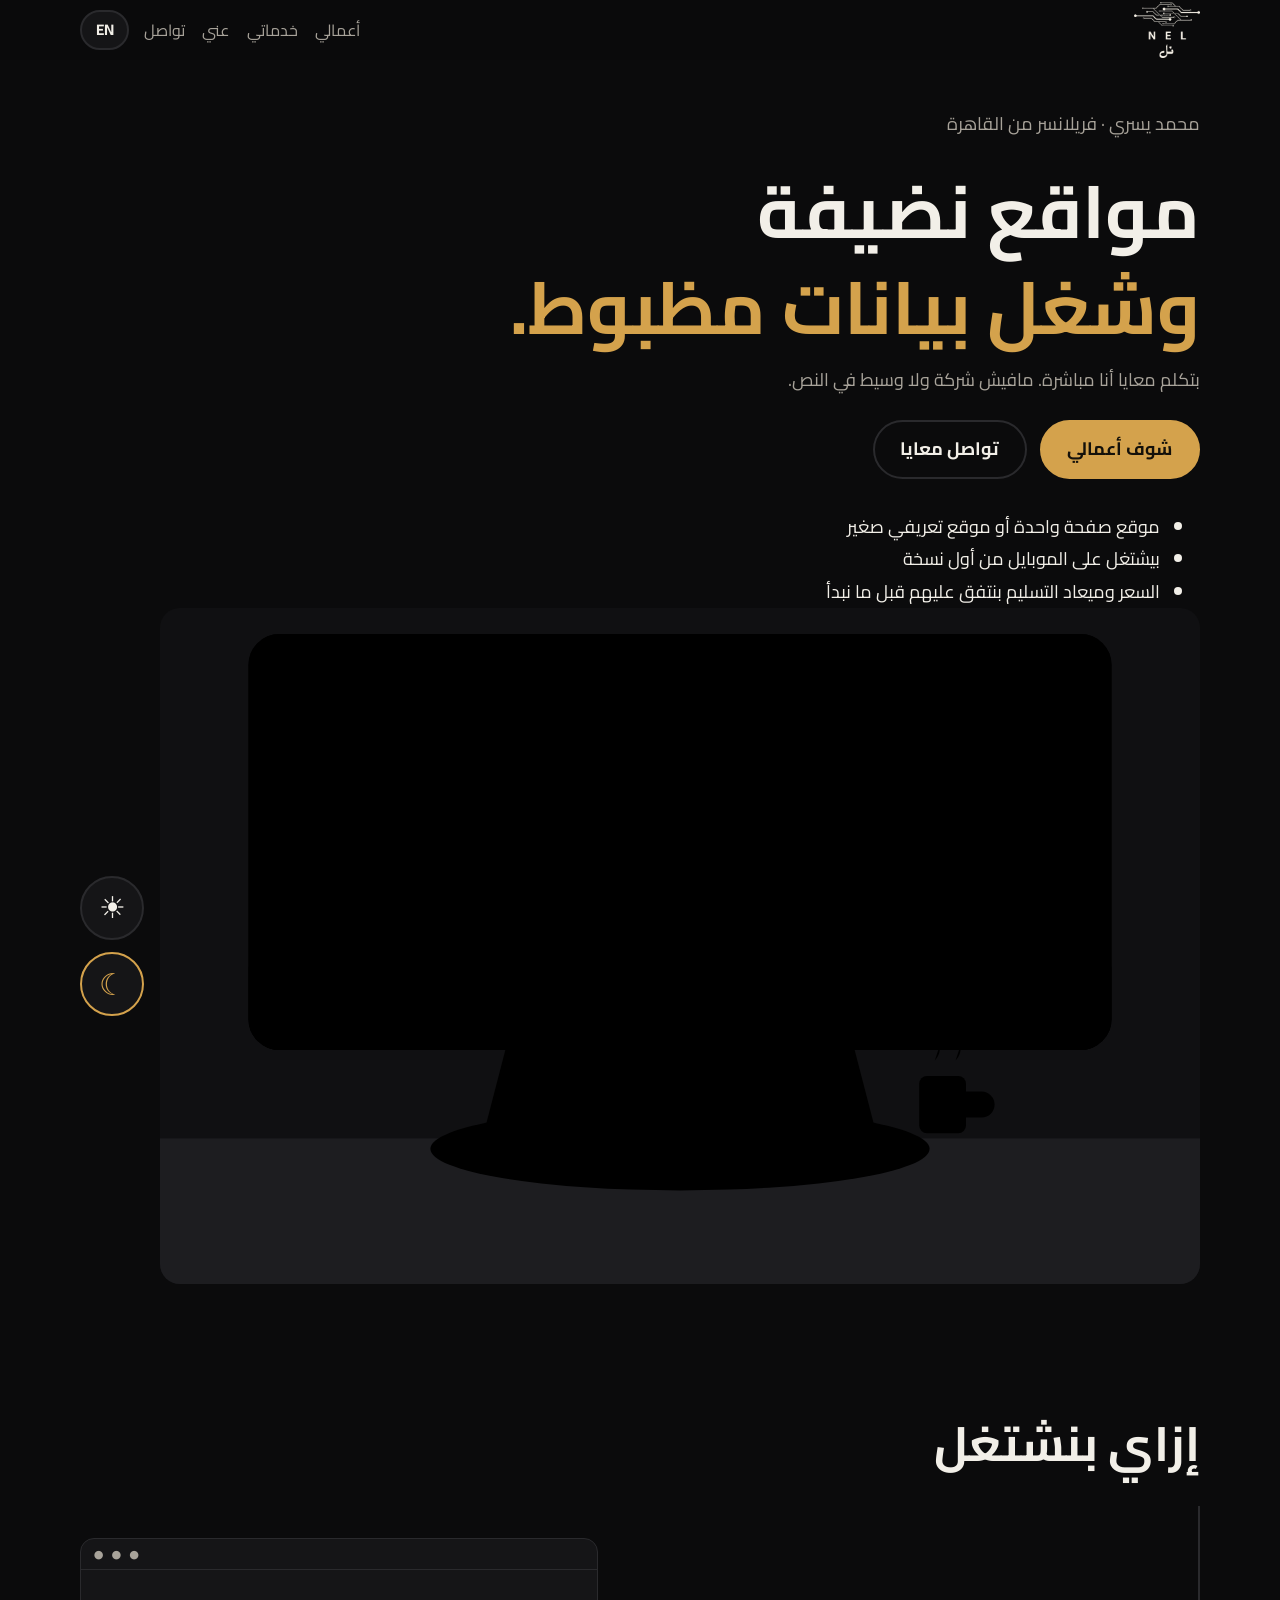
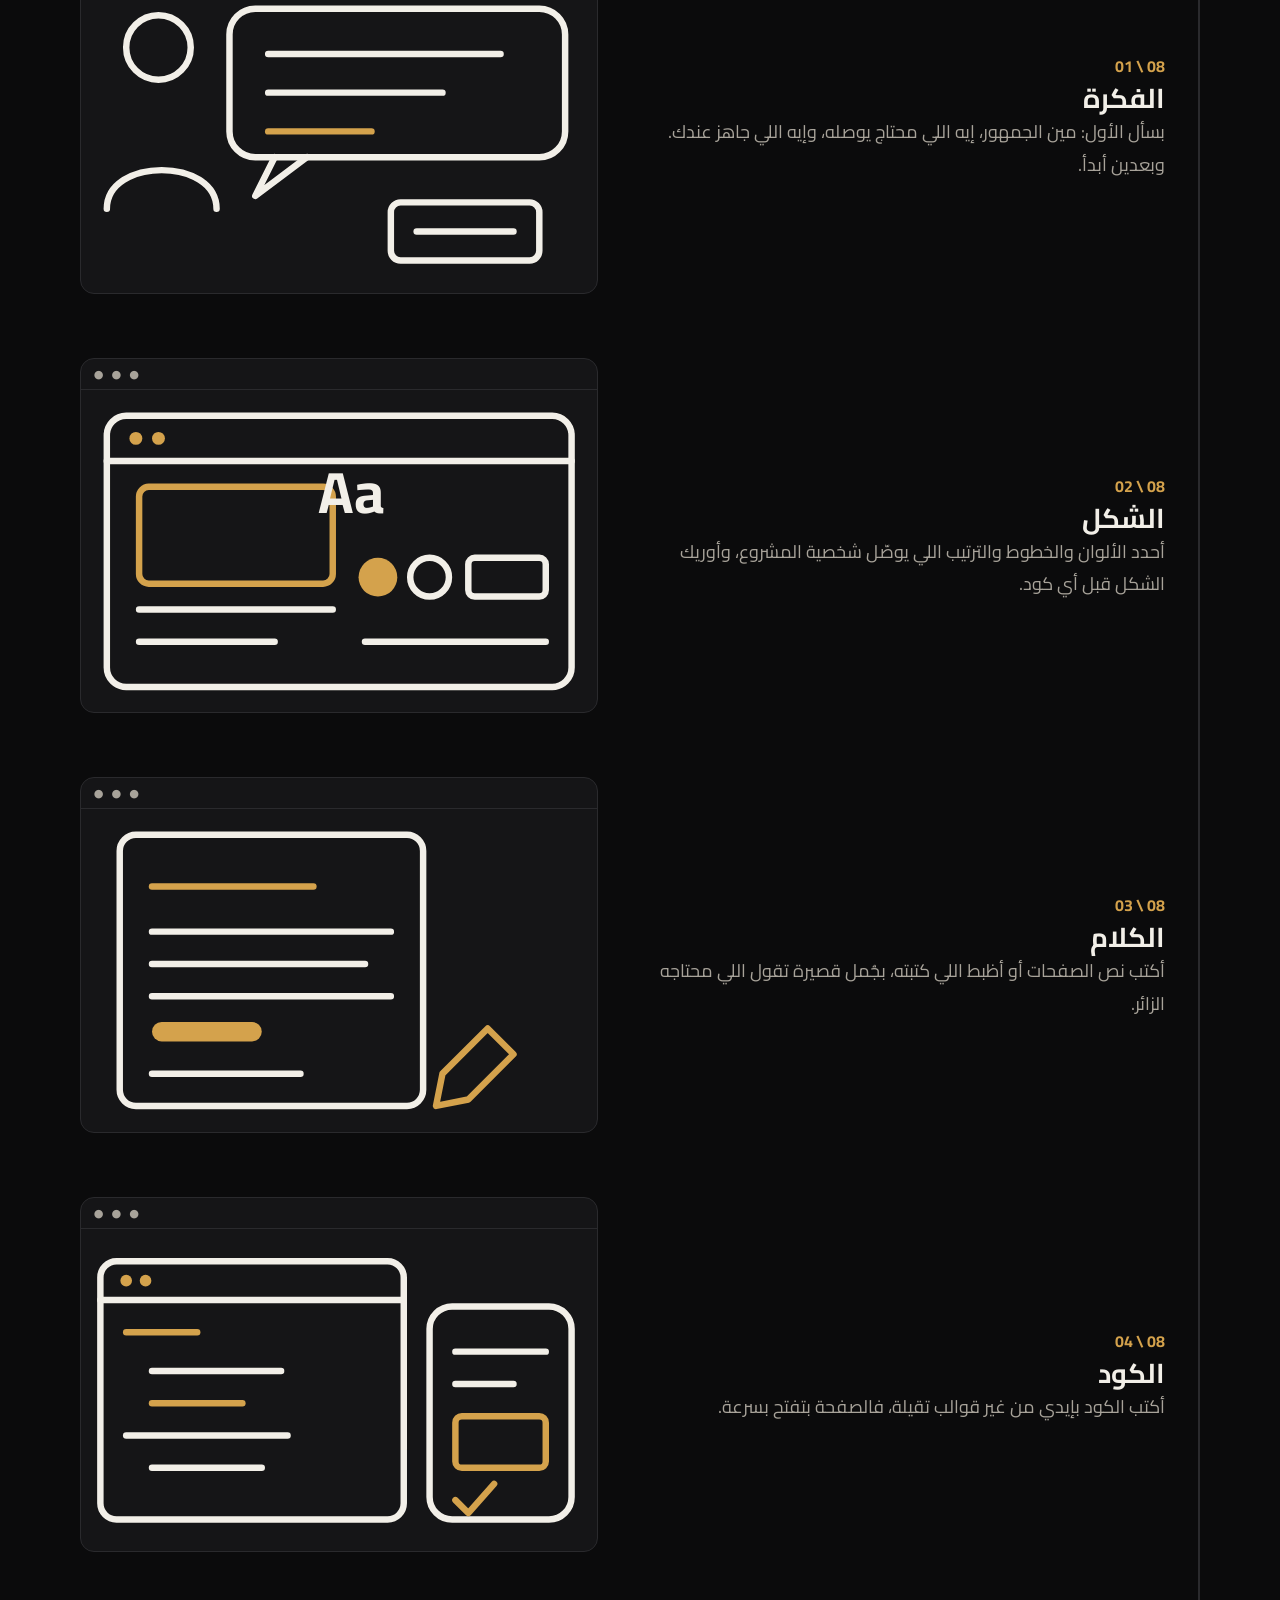
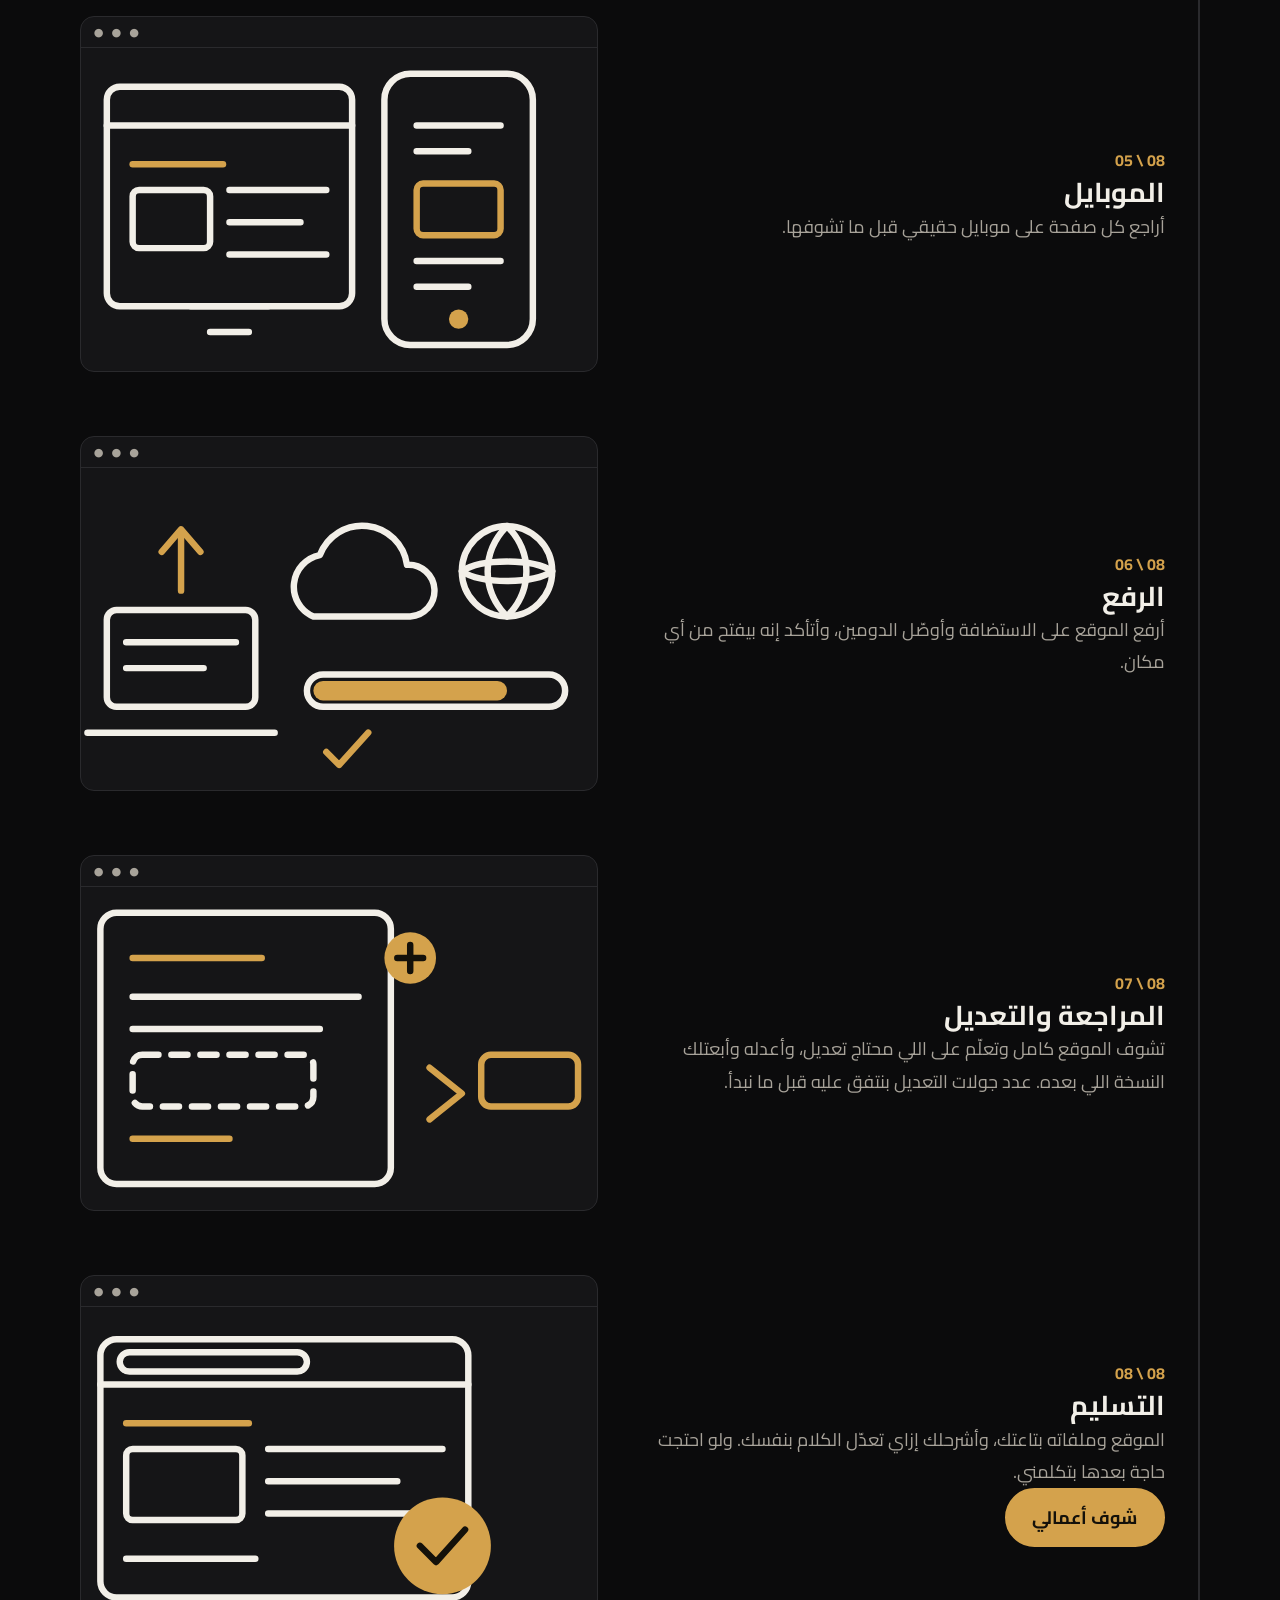
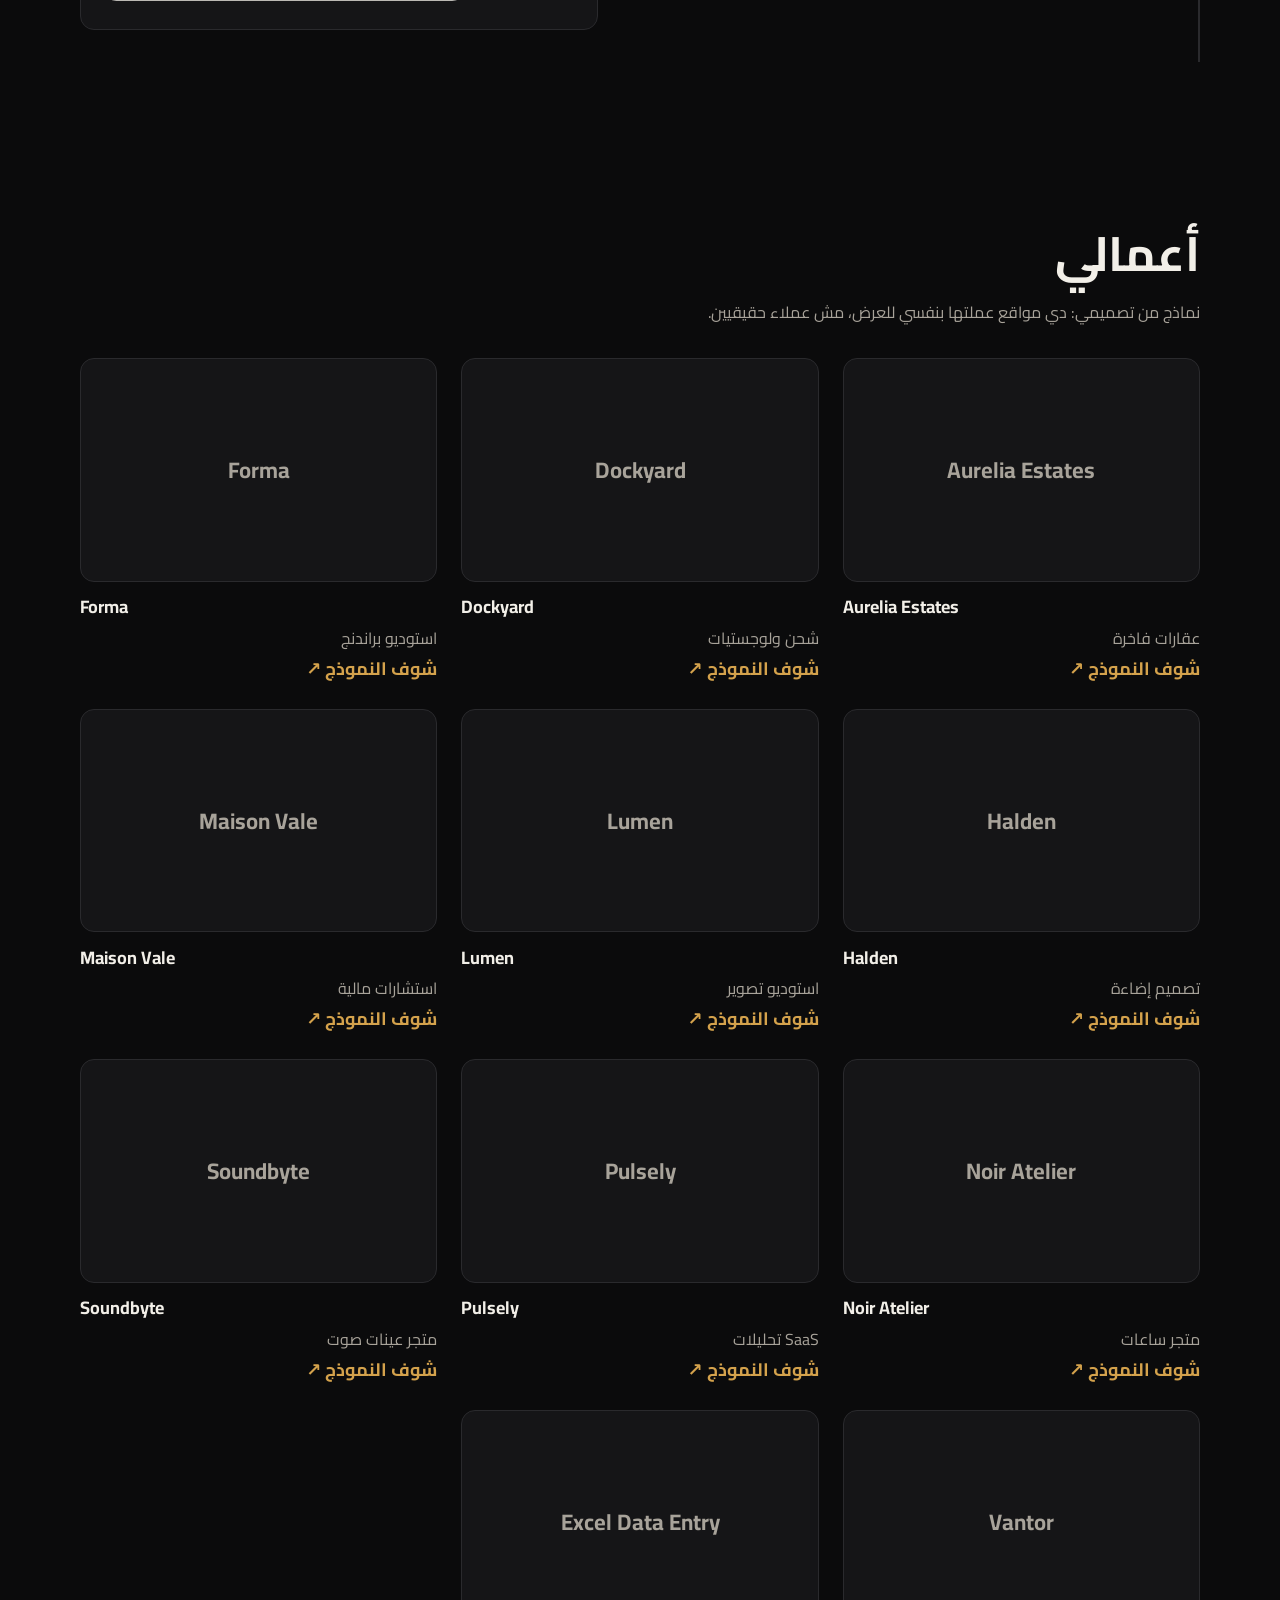
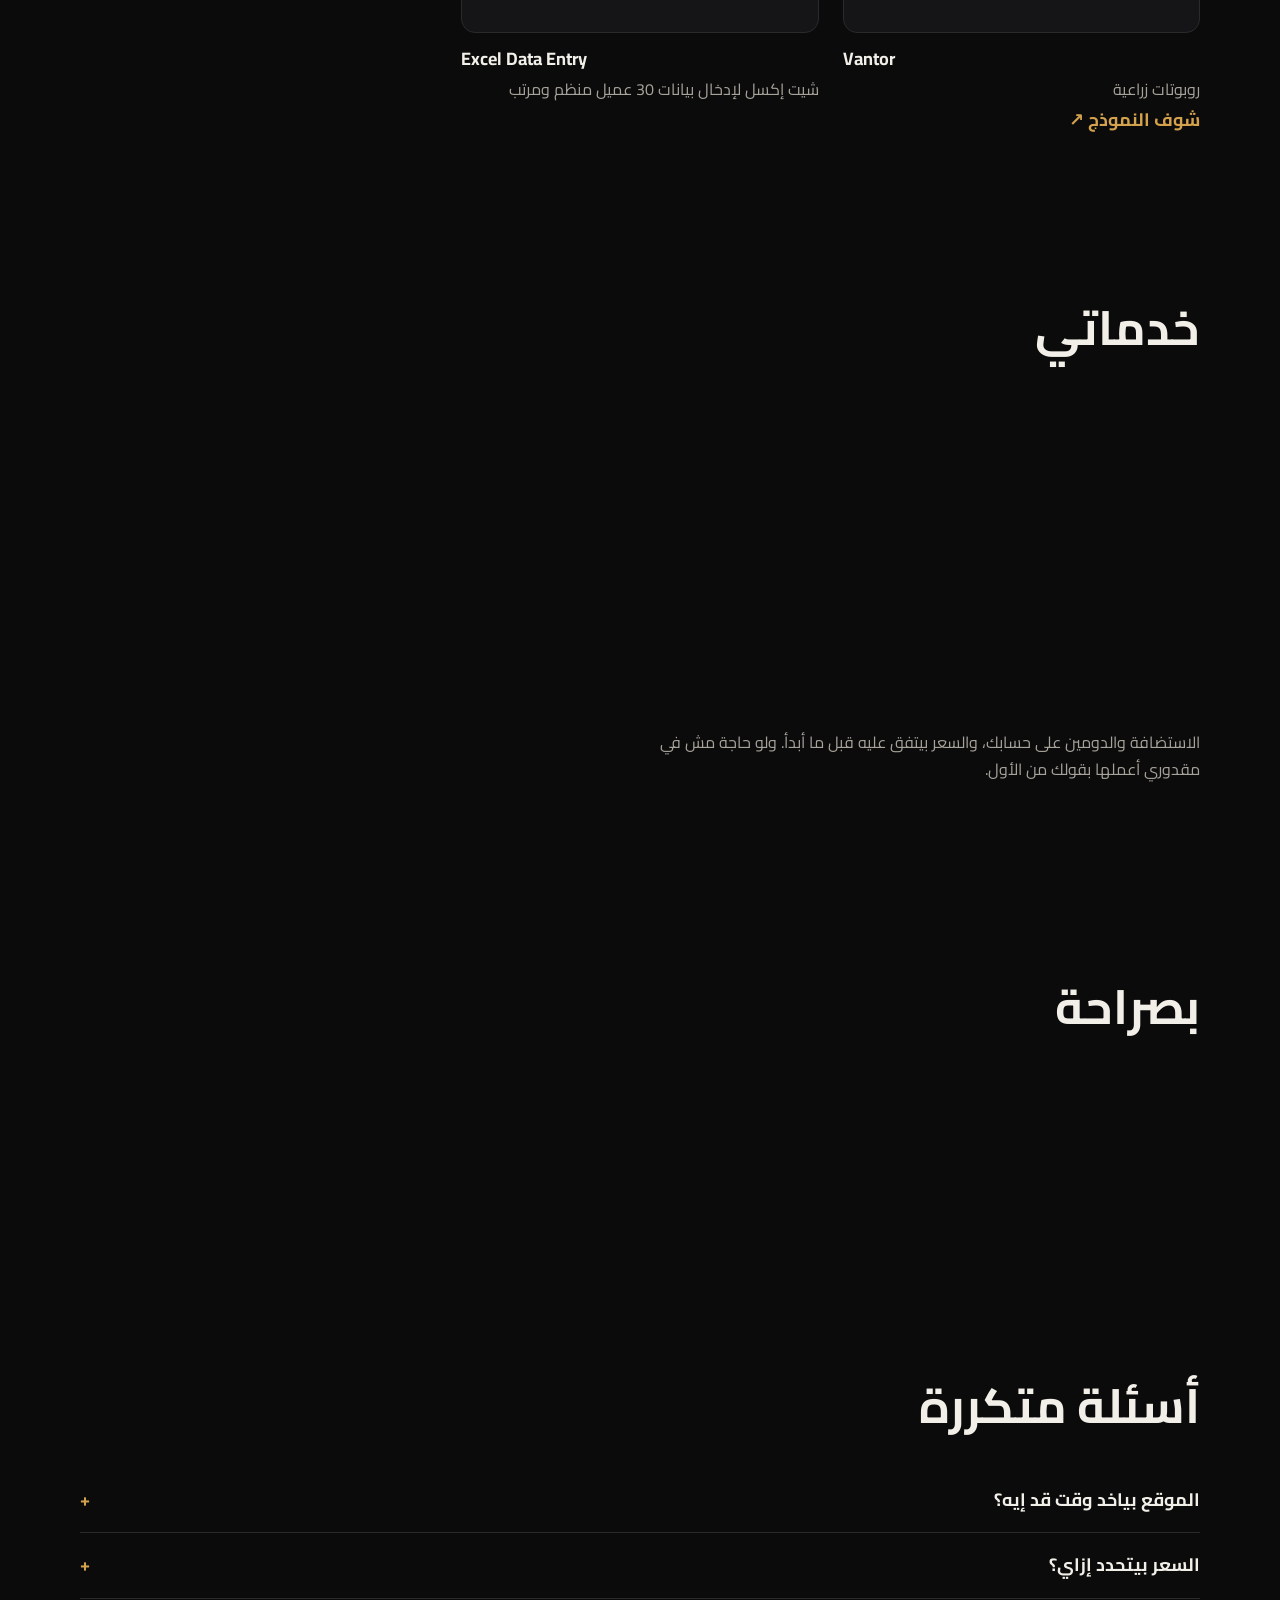
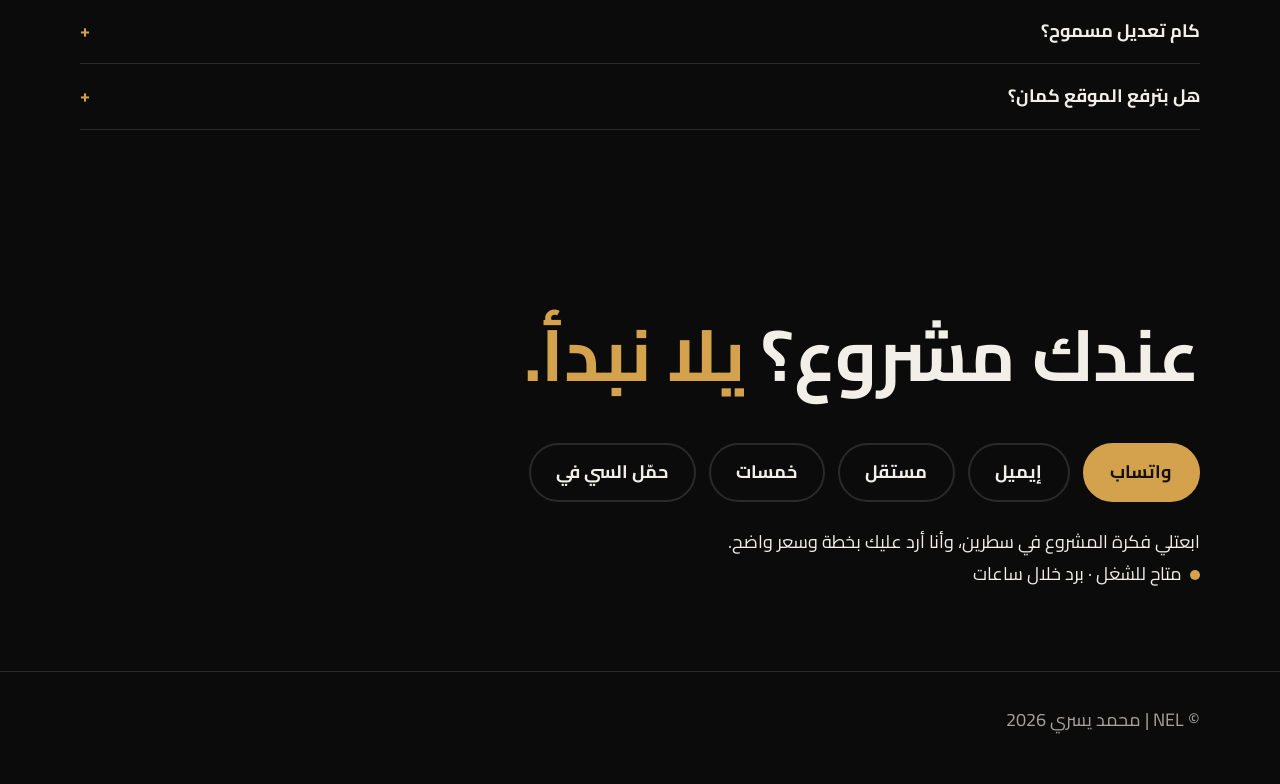
==== commit 4ebe3eb3: "Rebuild hero scene in SVG, richer step illustrations, tighter copy" ====
--- a/index.html
+++ b/index.html
@@ -21,38 +21,64 @@
 <h1><span data-i18n="h1a">مواقع نضيفة</span><br><span class="gold" data-i18n="h1b">وشغل بيانات مظبوط.</span></h1>
 <p class="lead" data-i18n="lead">بتكلم معايا أنا مباشرة. مافيش شركة ولا وسيط في النص.</p>
 <div class="cta"><a class="btn" href="#work" data-i18n="cta_work">شوف أعمالي</a><a class="btn o" href="#contact" data-i18n="cta_contact">تواصل معايا</a></div>
+<ul class="facts"><li data-i18n="hero_f1">موقع صفحة واحدة أو موقع تعريفي صغير</li><li data-i18n="hero_f2">بيشتغل على الموبايل من أول نسخة</li><li data-i18n="hero_f3">السعر وميعاد التسليم بنتفق عليهم قبل ما نبدأ</li></ul>
 <div class="stage">
 <div class="tg" role="group" aria-label="اختار الوضع" data-i18n-aria="aria_theme"><button type="button" data-set="light" aria-label="نهاري" data-i18n-aria="aria_day" aria-pressed="false">☀</button><button type="button" data-set="dark" aria-label="ليلي" data-i18n-aria="aria_night" aria-pressed="true">☾</button></div>
-<svg class="scene" viewBox="0 0 400 260" role="img" data-i18n-aria="aria_scene" aria-label="مكتب عليه لابتوب قدام شباك على القاهرة والأهرامات">
-<rect class="wall" width="400" height="260"/><defs><clipPath id="w"><rect x="40" y="16" width="320" height="150" rx="8"/></clipPath></defs>
-<g clip-path="url(#w)"><rect id="sky" x="40" y="16" width="320" height="150"/>
-<g class="st"><circle cx="70" cy="40" r="1.5"/><circle cx="120" cy="30" r="1.2"/><circle cx="170" cy="55" r="1.5"/><circle cx="215" cy="35" r="1.2"/><circle cx="250" cy="60" r="1.5"/><circle cx="340" cy="38" r="1.5"/></g>
-<circle class="sun" cx="310" cy="52" r="18"/><circle class="moon" cx="95" cy="52" r="12"/>
-<polygon class="pyr" points="60,150 118,86 176,150"/><polygon class="pyr" points="150,150 192,102 234,150"/>
-<rect class="bld" x="236" y="118" width="28" height="48"/><rect class="bld" x="270" y="68" width="10" height="98"/><circle class="lit" cx="275" cy="66" r="6"/><rect class="bld" x="288" y="108" width="26" height="58"/><rect class="bld" x="318" y="126" width="42" height="40"/>
-<rect class="lit" x="243" y="126" width="5" height="5"/><rect class="lit" x="252" y="140" width="5" height="5"/><rect class="lit" x="296" y="118" width="5" height="5"/><rect class="lit" x="300" y="136" width="5" height="5"/><rect class="lit" x="330" y="136" width="5" height="5"/><rect class="lit" x="344" y="148" width="5" height="5"/></g>
-<rect class="fr" x="40" y="16" width="320" height="150" rx="8"/>
-<rect class="desk" y="205" width="400" height="55"/><path class="lap" d="M120 205l12-52h136l12 52z"/><rect class="scr" x="138" y="160" width="124" height="40"/><path d="M150 172h50M150 184h34" stroke="var(--gold)" stroke-width="3" stroke-linecap="round"/>
+<svg class="scene" viewBox="0 0 400 260" role="img" data-i18n-aria="aria_scene" aria-label="شباك على القاهرة والأهرامات، قدامه مكتب عليه لابتوب">
+<defs>
+<linearGradient id="skyG" x1="0" y1="0" x2="0" y2="1"><stop id="skA" offset="0"/><stop id="skB" offset="1"/></linearGradient>
+<radialGradient id="haloG"><stop id="hA" offset=".35"/><stop id="hB" offset="1"/></radialGradient>
+<radialGradient id="sunG"><stop id="sA" offset=".3"/><stop id="sB" offset="1"/></radialGradient>
+<linearGradient id="sandG" x1="0" y1="0" x2="0" y2="1"><stop id="saA" offset="0"/><stop id="saB" offset="1"/></linearGradient>
+<linearGradient id="scrG" x1="0" y1="1" x2="0" y2="0"><stop id="scA" offset="0"/><stop id="scB" offset="1"/></linearGradient>
+<clipPath id="wc"><rect x="34" y="10" width="332" height="160" rx="12"/></clipPath>
+</defs>
+<rect class="wall" width="400" height="260"/>
+<g clip-path="url(#wc)">
+<rect class="sky" x="34" y="10" width="332" height="160"/>
+<g class="stars"><circle cx="60" cy="34" r="1.4"/><circle class="b" cx="86" cy="52" r="1"/><circle class="c" cx="112" cy="28" r="1.6"/><circle cx="140" cy="46" r="1.1"/><circle class="b" cx="168" cy="30" r="1.4"/><circle class="c" cx="196" cy="56" r="1"/><circle cx="224" cy="26" r="1.3"/><circle class="b" cx="250" cy="44" r="1.1"/><circle class="c" cx="276" cy="24" r="1.5"/><circle cx="330" cy="30" r="1.2"/><circle class="b" cx="352" cy="52" r="1.4"/><circle class="c" cx="316" cy="62" r="1"/><circle cx="44" cy="64" r="1.1"/><circle class="b" cx="204" cy="20" r="1"/></g>
+<g class="sun-g"><circle class="sun-glow" cx="150" cy="52" r="40"/><circle class="sun" cx="150" cy="52" r="16"/></g>
+<g class="moon-g"><circle class="moon-halo" cx="206" cy="42" r="34"/><circle class="moon" cx="206" cy="42" r="15"/><circle class="crater" cx="201" cy="37" r="3.2"/><circle class="crater" cx="211" cy="48" r="2.2"/><circle class="crater" cx="213" cy="36" r="1.6"/></g>
+<g class="cloud c1"><path d="M96 86a10 10 0 0 1 2-19 14 14 0 0 1 27 3 8 8 0 0 1 1 16z"/></g>
+<g class="cloud c2"><path d="M258 84a8 8 0 0 1 2-15 11 11 0 0 1 21 2 7 7 0 0 1 1 13z"/></g>
+<g class="cloud c3"><path d="M310 96a9 9 0 0 1 2-17 12 12 0 0 1 23 3 7 7 0 0 1 1 14z"/></g>
+<rect class="sand" x="34" y="138" width="332" height="32"/>
+<path class="pyr" d="M52 140 108 74 164 140z"/><path class="pyr-sh" d="M108 74 164 140 136 140z"/>
+<path class="pyr2" d="M150 140 182 100 214 140z"/>
+<g class="city"><rect x="228" y="98" width="22" height="42"/><rect x="254" y="82" width="16" height="58"/><rect x="274" y="110" width="26" height="30"/><rect x="304" y="90" width="14" height="50"/><rect x="322" y="114" width="30" height="26"/><rect x="300" y="64" width="4" height="26"/><circle cx="302" cy="62" r="4"/></g>
+<g class="winl"><rect class="wl w1" x="233" y="104" width="3" height="4"/><rect class="wl w2" x="240" y="112" width="3" height="4"/><rect class="wl w3" x="233" y="120" width="3" height="4"/><rect class="wl w4" x="258" y="90" width="3" height="4"/><rect class="wl w5" x="264" y="98" width="3" height="4"/><rect class="wl w1" x="258" y="112" width="3" height="4"/><rect class="wl w2" x="264" y="122" width="3" height="4"/><rect class="wl w3" x="280" y="118" width="3" height="4"/><rect class="wl w4" x="288" y="126" width="3" height="4"/><rect class="wl w5" x="308" y="98" width="3" height="4"/><rect class="wl w1" x="308" y="110" width="3" height="4"/><rect class="wl w3" x="308" y="124" width="3" height="4"/><rect class="wl w2" x="328" y="122" width="3" height="4"/><rect class="wl w4" x="338" y="130" width="3" height="4"/><rect class="wl w5" x="328" y="132" width="3" height="4"/></g>
+<path class="dune" d="M34 150c58-9 118-7 178 1s120 7 154 0"/>
+</g>
+<rect class="wframe" x="34" y="10" width="332" height="160" rx="12"/>
+<rect class="desk" y="204" width="400" height="56"/>
+<ellipse class="glow" cx="200" cy="208" rx="96" ry="16"/>
+<path class="lapbase" d="M124 204l14-54h124l14 54z"/>
+<rect class="lapscr" x="146" y="152" width="108" height="48" rx="3"/>
+<path class="tl tl1" pathLength="100" d="M156 166h44"/><path class="tl tl2" pathLength="100" d="M156 176h64"/><path class="tl tl3" pathLength="100" d="M156 186h34"/>
+<rect class="caret" x="194" y="183" width="3" height="6"/>
+<rect class="lapfoot" x="118" y="204" width="164" height="6" rx="3"/>
+<g class="mug"><rect x="292" y="180" width="18" height="22" rx="3"/><path d="M310 186h6a5 5 0 0 1 0 10h-6"/></g>
+<path class="steam s1" d="M298 174c4-4 0-8 4-12"/><path class="steam s2" d="M306 174c4-4 0-8 4-12"/>
 </svg></div></div></section>
 
 <section id="how"><div class="w"><h2 data-i18n="how_title">إزاي بنشتغل</h2>
 <div class="steps" id="steps"><div class="rail"><div id="fill"></div></div>
 
-<article class="step"><div><div class="n">01 \ 08</div><h3 data-i18n="s1t">الفكرة</h3><p data-i18n="s1p">بأسأل الأول وبعدين أبني. مافيش تخمين.</p></div><div class="win"><svg viewBox="0 0 160 100" aria-hidden="true"><path class="dr" pathLength="100" d="M20 12h70v76H20z"/><path class="dr d1" pathLength="100" d="M20 24h70"/><path class="dr d2 g" pathLength="100" d="M28 32h20M54 32h20"/><path class="dr d3" pathLength="100" d="M30 52h50M30 64h38"/><circle class="pp d4 g" cx="125" cy="38" r="9"/><path class="dr d5 g" pathLength="100" d="M108 82c0-16 34-16 34 0"/></svg></div></article>
+<article class="step"><div><div class="n">01 \ 08</div><h3 data-i18n="s1t">الفكرة</h3><p data-i18n="s1p">بسأل الأول: مين الجمهور، إيه اللي محتاج يوصله، وإيه اللي جاهز عندك. وبعدين أبدأ.</p></div><div class="win"><svg viewBox="0 0 160 100" aria-hidden="true"><circle class="pp" cx="24" cy="24" r="10"/><path class="pp d1" d="M8 74c0-16 34-16 34 0"/><rect class="pp d1" x="46" y="12" width="104" height="46" rx="8"/><path class="pp d1" d="M60 58l-6 12 16-12"/><path class="gr d2" d="M58 26h72M58 38h54"/><path class="gr d3 g" d="M58 50h32"/><rect class="sl d4" x="96" y="72" width="46" height="18" rx="3"/><path class="gr d5" d="M104 81h30"/></svg></div></article>
 
-<article class="step"><div><div class="n">02 \ 08</div><h3 data-i18n="s2t">الشكل</h3><p data-i18n="s2p">ألوان وخطوط وشكل يوصل إحساس البراند.</p></div><div class="win"><svg viewBox="0 0 160 100" aria-hidden="true"><circle class="pp f" cx="22" cy="24" r="9"/><circle class="pp d1 g" cx="48" cy="24" r="9"/><circle class="pp d2" cx="74" cy="24" r="9"/><text class="t pp d2" x="16" y="68">Aa</text><text class="t f pp d3" x="14" y="92">&lt;/&gt;</text><path class="gr d4 g" d="M96 20h50M96 36h34M96 52h44M96 68h28"/></svg></div></article>
+<article class="step"><div><div class="n">02 \ 08</div><h3 data-i18n="s2t">الشكل</h3><p data-i18n="s2p">أحدد الألوان والخطوط والترتيب اللي يوصّل شخصية المشروع، وأوريك الشكل قبل أي كود.</p></div><div class="win"><svg viewBox="0 0 160 100" aria-hidden="true"><rect x="8" y="8" width="144" height="84" rx="6"/><path d="M8 22h144"/><circle class="pp f" cx="17" cy="15" r="2"/><circle class="pp f d1" cx="24" cy="15" r="2"/><rect class="sl g d1" x="18" y="30" width="60" height="30" rx="3"/><path class="gr d2" d="M18 68h60M18 78h42"/><text class="t t12" x="94" y="38">Aa</text><circle class="pp f d3" cx="92" cy="58" r="6"/><circle class="pp d3" cx="108" cy="58" r="6"/><rect class="sl d4" x="120" y="52" width="24" height="12" rx="2"/><path class="gr d4" d="M88 78h56"/></svg></div></article>
 
-<article class="step"><div><div class="n">03 \ 08</div><h3 data-i18n="s3t">الكلام</h3><p data-i18n="s3p">أكتب الكلام، أو أظبط اللي عندك.</p></div><div class="win"><svg viewBox="0 0 160 100" aria-hidden="true"><rect x="35" y="8" width="90" height="84" rx="6"/><path class="gr g" d="M47 26h66"/><path class="gr d1" d="M47 40h66"/><path class="gr d2" d="M47 52h50"/><path class="gr d3" d="M47 64h66"/><path class="gr d4" d="M47 76h40"/></svg></div></article>
+<article class="step"><div><div class="n">03 \ 08</div><h3 data-i18n="s3t">الكلام</h3><p data-i18n="s3p">أكتب نص الصفحات أو أظبط اللي كتبته، بجُمل قصيرة تقول اللي محتاجه الزائر.</p></div><div class="win"><svg viewBox="0 0 160 100" aria-hidden="true"><rect x="12" y="8" width="94" height="84" rx="5"/><path class="gr g" d="M22 24h50"/><path class="gr d1" d="M22 38h74M22 48h66M22 58h74"/><rect class="pp f d3" x="22" y="66" width="34" height="6" rx="3"/><path class="gr d4" d="M22 82h46"/><path class="sl d5 g" d="M112 82l14-14 8 8-14 14-10 2z"/></svg></div></article>
 
-<article class="step"><div><div class="n">04 \ 08</div><h3 data-i18n="s4t">الكود</h3><p data-i18n="s4p">مكتوب بإيدي، سريع، من غير قوالب تقيلة.</p></div><div class="win"><svg viewBox="0 0 160 100" aria-hidden="true"><rect class="sl" x="12" y="18" width="36" height="30" rx="3"/><rect class="sl d1" x="58" y="12" width="92" height="60" rx="3"/><path class="dr d2" pathLength="100" d="M62 68l26-30 16 18 12-12 32 24"/><circle class="pp f d3" cx="132" cy="28" r="7"/><path class="gr d4" d="M12 62h36M12 74h26M58 86h60"/></svg></div></article>
+<article class="step"><div><div class="n">04 \ 08</div><h3 data-i18n="s4t">الكود</h3><p data-i18n="s4p">أكتب الكود بإيدي من غير قوالب تقيلة، فالصفحة بتفتح بسرعة.</p></div><div class="win"><svg viewBox="0 0 160 100" aria-hidden="true"><rect x="6" y="10" width="94" height="80" rx="5"/><path d="M6 22h94"/><circle class="pp f" cx="14" cy="16" r="1.8"/><circle class="pp f d1" cx="20" cy="16" r="1.8"/><path class="gr g" d="M14 32h22"/><path class="gr d1" d="M22 44h40"/><path class="gr d2 g" d="M22 54h28"/><path class="gr d3" d="M14 64h50"/><path class="gr d4" d="M22 74h34"/><rect class="sl d2" x="108" y="24" width="44" height="66" rx="7"/><path class="gr d3" d="M116 38h28M116 48h18"/><rect class="sl g d4" x="116" y="58" width="28" height="16" rx="2"/><path class="dr d5 g" pathLength="100" d="M116 84l4 4 8-9"/></svg></div></article>
 
-<article class="step"><div><div class="n">05 \ 08</div><h3 data-i18n="s5t">الموبايل</h3><p data-i18n="s5p">أراجع كل صفحة على الموبايل قبل ما تشوفها.</p></div><div class="win"><svg viewBox="0 0 160 100" aria-hidden="true"><rect x="54" y="6" width="52" height="88" rx="9"/><path class="gr g" d="M68 18h24"/><rect class="sl d1" x="64" y="28" width="32" height="24" rx="3"/><path class="gr d2" d="M64 62h32"/><path class="gr d3" d="M64 72h20"/><circle class="pp f d4" cx="80" cy="86" r="6"/><path class="dr d5 k" pathLength="100" d="M77 86l2 2 4-4"/></svg></div></article>
+<article class="step"><div><div class="n">05 \ 08</div><h3 data-i18n="s5t">الموبايل</h3><p data-i18n="s5p">أراجع كل صفحة على موبايل حقيقي قبل ما تشوفها.</p></div><div class="win"><svg viewBox="0 0 160 100" aria-hidden="true"><rect x="8" y="12" width="76" height="68" rx="4"/><path d="M8 24h76"/><path class="gr g" d="M16 36h28"/><rect class="sl d1" x="16" y="44" width="24" height="18" rx="2"/><path class="gr d2" d="M46 44h30M46 54h22M46 64h30"/><path d="M34 80h24M40 88h12"/><rect class="sl d2" x="94" y="8" width="46" height="84" rx="8"/><path class="gr d3" d="M104 24h26M104 32h16"/><rect class="sl g d3" x="104" y="42" width="26" height="16" rx="2"/><path class="gr d4" d="M104 66h26M104 74h16"/><circle class="pp f d4" cx="117" cy="84" r="3"/></svg></div></article>
 
-<article class="step"><div><div class="n">06 \ 08</div><h3 data-i18n="s6t">الرفع</h3><p data-i18n="s6p">أرفع الموقع يفتح من أي مكان.</p></div><div class="win"><svg viewBox="0 0 160 100" aria-hidden="true"><rect x="14" y="44" width="34" height="38" rx="4"/><path d="M20 56h22M20 68h22"/><path class="sl d1 g" d="M31 36V16m-7 7l7-7 7 7"/><path class="pp d2" d="M84 44a13 13 0 0 1 3-25 18 18 0 0 1 35 5 11 11 0 0 1 2 20z"/><rect x="70" y="70" width="80" height="10" rx="5"/><rect class="gr d3 f" x="70" y="70" width="80" height="10" rx="5"/></svg></div></article>
+<article class="step"><div><div class="n">06 \ 08</div><h3 data-i18n="s6t">الرفع</h3><p data-i18n="s6p">أرفع الموقع على الاستضافة وأوصّل الدومين، وأتأكد إنه بيفتح من أي مكان.</p></div><div class="win"><svg viewBox="0 0 160 100" aria-hidden="true"><rect x="8" y="44" width="46" height="30" rx="3"/><path class="gr d1" d="M14 54h34M14 62h24"/><path d="M2 82h58"/><path class="sl d1 g" d="M31 38V20"/><path class="sl d1 g" d="M25 26l6-7 6 7"/><path class="pp d2" d="M72 46a10 10 0 0 1 2-19 14 14 0 0 1 27 3 8 8 0 0 1 1 16z"/><circle class="pp d4" cx="132" cy="32" r="14"/><path class="dr d5" pathLength="100" d="M132 18c8 8 8 20 0 28c-8-8-8-20 0-28"/><path class="dr d5" pathLength="100" d="M118 32c6-4 22-4 28 0c-6 4-22 4-28 0"/><rect x="70" y="64" width="80" height="10" rx="5"/><rect class="gr f d3" x="72" y="66" width="60" height="6" rx="3"/><path class="dr d4 g" pathLength="100" d="M76 88l4 4 9-10"/></svg></div></article>
 
-<article class="step"><div><div class="n">07 \ 08</div><h3 data-i18n="s7t">التعديلات</h3><p data-i18n="s7p">تشوفه وتقول رأيك، وأعدل لحد ما ترضى.</p></div><div class="win"><svg viewBox="0 0 160 100" aria-hidden="true"><path class="pp" d="M12 40a10 10 0 0 1 3-19 14 14 0 0 1 27 4 9 9 0 0 1 1 15z"/><path class="pp bt f" d="M64 44c-8-12-26 0-12 12l12 10 12-10c14-12-4-24-12-12z"/><circle class="pp d2" cx="122" cy="40" r="12"/><path class="dr d3 g" pathLength="100" d="M116 44q6 6 12 0"/><path class="sl d3" d="M104 92c0-14 36-14 36 0"/></svg></div></article>
+<article class="step"><div><div class="n">07 \ 08</div><h3 data-i18n="s7t">المراجعة والتعديل</h3><p data-i18n="s7p">تشوف الموقع كامل وتعلّم على اللي محتاج تعديل، وأعدله وأبعتلك النسخة اللي بعده. عدد جولات التعديل بنتفق عليه قبل ما نبدأ.</p></div><div class="win"><svg viewBox="0 0 160 100" aria-hidden="true"><rect x="6" y="8" width="90" height="84" rx="5"/><path class="gr g" d="M16 22h40"/><path class="gr d1" d="M16 34h70M16 44h58"/><rect class="sl d2" x="16" y="52" width="56" height="16" rx="3" stroke-dasharray="5 4"/><path class="gr d3 g" d="M16 78h30"/><circle class="pp f d2" cx="102" cy="22" r="8"/><path class="dr d3 k" pathLength="100" d="M98 22h8M102 18v8"/><path class="pp d4 g" d="M108 56l10 8-10 8"/><rect class="sl d4 g" x="124" y="52" width="30" height="16" rx="3"/></svg></div></article>
 
-<article class="step"><div><div class="n">08 \ 08</div><h3 data-i18n="s8t">التسليم</h3><p data-i18n="s8p">الموقع يبقى بتاعك، وأنا موجود لو احتجت حاجة.</p><p><a class="btn" href="#work" data-i18n="cta_work">شوف أعمالي</a></p></div><div class="win"><svg viewBox="0 0 160 100" aria-hidden="true"><rect x="14" y="8" width="132" height="84" rx="6"/><path d="M14 22h132"/><rect class="sl" x="22" y="30" width="116" height="14" rx="3"/><rect class="sl d1" x="22" y="50" width="52" height="34" rx="3"/><rect class="sl d2" x="82" y="50" width="56" height="14" rx="3"/><path class="gr d3" d="M82 76h40"/><circle class="pp f d4" cx="128" cy="76" r="13"/><path class="dr d5 k" pathLength="100" d="M121 76l5 5 9-10"/></svg></div></article>
+<article class="step"><div><div class="n">08 \ 08</div><h3 data-i18n="s8t">التسليم</h3><p data-i18n="s8p">الموقع وملفاته بتاعتك، وأشرحلك إزاي تعدّل الكلام بنفسك. ولو احتجت حاجة بعدها بتكلمني.</p><p><a class="btn" href="#work" data-i18n="cta_work">شوف أعمالي</a></p></div><div class="win"><svg viewBox="0 0 160 100" aria-hidden="true"><rect x="6" y="10" width="114" height="80" rx="5"/><path d="M6 24h114"/><rect class="sl" x="12" y="14" width="58" height="6" rx="3"/><path class="gr g" d="M14 36h38"/><rect class="sl d1" x="14" y="44" width="36" height="22" rx="2"/><path class="gr d2" d="M58 44h54M58 54h40M58 64h54"/><path class="sl d3" d="M14 78h40"/><circle class="pp f d4" cx="112" cy="74" r="15"/><path class="dr d5 k" pathLength="100" d="M105 74l5 5 9-10"/></svg></div></article>
 </div></div></section>
 
 <section id="work"><div class="w"><h2 data-i18n="work_title">أعمالي</h2><p class="note" data-i18n="work_note">نماذج من تصميمي: دي مواقع عملتها بنفسي للعرض، مش عملاء حقيقيين.</p><div class="grid" id="grid"></div></div></section>
@@ -60,7 +86,7 @@
 
 <section id="services"><div class="w"><h2 data-i18n="svc_title">خدماتي</h2><div class="svc">
 <div class="sv rv"><div class="gold">(01)</div><h3 data-i18n="sv1t">تصميم وتطوير مواقع</h3><p class="mut" data-i18n="sv1p">صفحة هبوط أو موقع تعريفي لشركتك أو مشروعك، يفتح بسرعة وبيشتغل على الموبايل.</p><ul><li data-i18n="sv1l1">تصميم عربي من اليمين للشمال</li><li data-i18n="sv1l2">سريع وظاهر في جوجل</li><li data-i18n="sv1l3">زرار واتساب وإيميل جاهز</li><li data-i18n="sv1l4">مراجعة على الموبايل والكمبيوتر</li></ul></div>
-<div class="sv rv"><div class="gold">(02)</div><h3 data-i18n="sv2t">إدخال بيانات</h3><p class="mut" data-i18n="sv2p">شيتات إكسل مرتبة، وتفريغ بيانات من ملفات أو صور، وتسليم في الميعاد.</p><ul><li data-i18n="sv2l1">جداول واضحة وسهلة القراءة</li><li data-i18n="sv2l2">تفريغ من ملفات أو صور</li><li data-i18n="sv2l3">مراجعة الدقة قبل التسليم</li><li data-i18n="sv2l4">تسليم في الميعاد المتفق عليه</li></ul></div></div></div></section>
+<div class="sv rv"><div class="gold">(02)</div><h3 data-i18n="sv2t">إدخال بيانات</h3><p class="mut" data-i18n="sv2p">شيتات إكسل مرتبة، وتفريغ بيانات من ملفات أو صور، وتسليم في الميعاد.</p><ul><li data-i18n="sv2l1">جداول واضحة وسهلة القراءة</li><li data-i18n="sv2l2">تفريغ من ملفات أو صور</li><li data-i18n="sv2l3">مراجعة الدقة قبل التسليم</li><li data-i18n="sv2l4">تسليم في الميعاد المتفق عليه</li></ul></div><p class="note svcnote" data-i18n="svc_note">الاستضافة والدومين على حسابك، والسعر بيتفق عليه قبل ما أبدأ. ولو حاجة مش في مقدوري أعملها بقولك من الأول.</p></div></section>
 
 <section id="about"><div class="w"><h2 data-i18n="about_title">بصراحة</h2><div class="pts rv"><p data-i18n="about1">لو الفكرة مش هتنفع، هقولك قبل ما نبدأ.</p><p data-i18n="about2">الشغل لازم يشتغل كويس، مش يبقى شكله حلو وبس.</p><p data-i18n="about3">بتكلم معايا أنا، مش مع شركة ولا وسيط.</p></div></div></section>
 
@@ -72,6 +98,7 @@
 
 <section id="contact"><div class="w"><p class="big"><span data-i18n="contact_a">عندك مشروع؟</span> <span class="gold" data-i18n="contact_b">يلا نبدأ.</span></p>
 <div class="ct"><a class="btn" data-wa target="_blank" rel="noopener noreferrer" data-i18n="cta_wa">واتساب</a><a class="btn o" data-mail data-i18n="cta_mail">إيميل</a><a class="btn o" data-m target="_blank" rel="noopener noreferrer" data-i18n="cta_mostaql">مستقل</a><a class="btn o" data-k target="_blank" rel="noopener noreferrer" data-i18n="cta_khamsat">خمسات</a><a class="btn o" href="assets/Mohamed-Yousry-CV.pdf" download data-i18n="cta_cv">حمّل السي في</a></div>
+<p class="start" data-i18n="start_step">ابعتلي فكرة المشروع في سطرين، وأنا أرد عليك بخطة وسعر واضح.</p>
 <p><span class="dot"></span><span data-i18n="avail">متاح للشغل</span> · <span id="reply"></span></p></div></section>
 </main>
 <footer><div class="w">© NEL | <span data-i18n="footer_name">محمد يسري</span> <span id="yr"></span></div></footer>
--- a/css/style.css
+++ b/css/style.css
@@ -4,7 +4,7 @@
 @font-face{font-family:Cairo;font-weight:700;font-display:swap;src:url(../fonts/cairo-latin-700.woff2) format("woff2");unicode-range:U+0000-00FF,U+2000-206F,U+2190-21FF}
 :root{--bg:#0b0b0c;--fg:#f2efe8;--mut:#a8a39a;--gold:#d4a24c;--ink:#14110a;--card:#151517;--line:#2a2a2d;--sky:#0e1a33;--star:1;--lit:#e8c46a;--sunY:150px;--moonY:0px;--wall:#101012;--desk:#1d1d20;--sand:#2a2418}
 [data-theme=light]{--bg:#f7f5f0;--fg:#17140e;--mut:#5c574d;--gold:#8a5a00;--ink:#fff;--card:#fff;--line:#ddd7c9;--sky:#8fc7f0;--star:0;--lit:#b9c4cc;--sunY:0px;--moonY:150px;--wall:#ece7da;--desk:#cdbf9f;--sand:#e6d3a3}
-*{box-sizing:border-box;margin:0}html{direction:rtl;scroll-behavior:smooth;scroll-padding-top:70px}
+*{box-sizing:border-box;margin:0}html{direction:rtl;scroll-behavior:smooth;scroll-padding-top:70px}html[dir=ltr]{direction:ltr}
 body{background:var(--bg);color:var(--fg);font:400 1.125rem/1.8 Cairo,system-ui,sans-serif;transition:background .6s,color .6s;overflow-x:hidden}
 a{color:inherit}.en{direction:ltr;unicode-bidi:isolate}
 .w{width:min(1120px,100% - 2.5rem);margin-inline:auto}section{padding:5rem 0}
@@ -12,7 +12,9 @@
 .gold{color:var(--gold)}.mut{color:var(--mut)}
 header{position:sticky;top:0;z-index:5;background:color-mix(in srgb,var(--bg) 88%,transparent);backdrop-filter:blur(8px);padding-top:env(safe-area-inset-top)}
 header .w{display:flex;justify-content:space-between;align-items:center;min-height:60px;gap:1rem}
-.logo{font:700 1.5rem Cairo;text-decoration:none}nav{display:flex;gap:1.1rem;font-size:1rem;overflow-x:auto}nav a{text-decoration:none;color:var(--mut)}nav a:hover,nav a:focus-visible{color:var(--gold)}
+.logo{font:700 1.5rem Cairo;text-decoration:none;flex:none}.hr{display:flex;align-items:center;gap:.9rem;min-width:0}nav{display:flex;gap:1.1rem;font-size:1rem;overflow-x:auto;min-width:0;scrollbar-width:none}nav::-webkit-scrollbar{display:none}
+.lang{flex:none;font:700 .95rem Cairo;line-height:1;padding:.55rem .85rem;min-height:40px;min-width:44px;border-radius:99px;border:2px solid var(--line);background:var(--card);color:var(--fg);cursor:pointer}
+.lang:hover,.lang:focus-visible{border-color:var(--gold);color:var(--gold)}nav a{text-decoration:none;color:var(--mut)}nav a:hover,nav a:focus-visible{color:var(--gold)}
 .btn{display:inline-block;padding:.7rem 1.6rem;border-radius:99px;background:var(--gold);color:var(--ink);font-weight:700;text-decoration:none;border:2px solid var(--gold);transition:transform .2s}
 .btn.o{background:none;color:var(--fg);border-color:var(--line)}.btn:hover{transform:translateY(-2px)}
 :focus-visible{outline:3px solid var(--gold);outline-offset:3px}
@@ -25,7 +27,7 @@
 .pyr{fill:var(--sand)}.bld{fill:var(--wall);stroke:var(--line)}.lit{fill:var(--lit)}.wall{fill:var(--wall)}.desk{fill:var(--desk)}.lap{fill:#2b2b30}.scr{fill:var(--sky)}
 .steps{position:relative;padding-inline-start:2.2rem}.rail{position:absolute;inset-block:0;inset-inline-start:0;width:2px;background:var(--line)}
 #fill{position:absolute;inset:0;background:var(--gold);transform-origin:top;transform:scaleY(0)}
-.step{display:grid;gap:1.5rem;align-items:center;padding:2rem 0}.step .n{font:700 1rem Cairo;color:var(--gold);direction:ltr;text-align:right}.step h3{font-size:1.7rem}.step p{color:var(--mut)}
+.step{display:grid;gap:1.5rem;align-items:center;padding:2rem 0}.step .n{font:700 1rem Cairo;color:var(--gold);direction:ltr;text-align:right}html[dir=ltr] .step .n{text-align:left}.step h3{font-size:1.7rem}.step p{color:var(--mut)}
 .win{order:-1;border:1px solid var(--line);border-radius:14px;background:var(--card);overflow:hidden}.win::before{content:"● ● ●";display:block;direction:ltr;padding:.3rem .8rem;border-bottom:1px solid var(--line);color:var(--mut);font-size:.7rem;letter-spacing:3px}
 .win svg{display:block;width:100%;height:auto;fill:none;stroke:var(--fg);stroke-width:2;stroke-linecap:round;stroke-linejoin:round}
 .g{stroke:var(--gold)}.f{fill:var(--gold);stroke:none}.t{fill:var(--fg);stroke:none;font:700 18px Cairo}.pp,.sl,.gr{transform-box:fill-box}.pp{transform-origin:center}.gr{transform-origin:0 50%}
@@ -34,6 +36,7 @@
 .in .d1{animation-delay:.3s}.in .d2{animation-delay:.7s}.in .d3{animation-delay:1.1s}.in .d4{animation-delay:1.6s}.in .d5{animation-delay:2.1s}
 @keyframes dr{from{stroke-dashoffset:100}}@keyframes pp{from{opacity:0;transform:scale(.2)}}@keyframes sl{from{opacity:0;transform:translateY(14px)}}@keyframes gr{from{transform:scaleX(0)}}@keyframes bt{50%{transform:scale(1.25)}}
 @media(min-width:760px){.step{grid-template-columns:1fr 1fr;gap:3rem}.win{order:0}}
+.note{color:var(--mut);font-size:1rem;line-height:1.7;margin:-1.1rem 0 2rem;max-width:62ch}
 .grid{display:grid;gap:1.5rem;grid-template-columns:repeat(auto-fill,minmax(min(100%,300px),1fr))}
 .card .shot{position:relative;display:block;width:100%;aspect-ratio:8/5;border:1px solid var(--line);border-radius:14px;overflow:hidden;background:var(--card);padding:0;cursor:zoom-in;transition:transform .3s}
 .card .shot:hover,.card .shot:active{transform:scale(1.03)}.shot:disabled{cursor:default}.shot img{position:absolute;inset:0;width:100%;height:100%;object-fit:cover}
@@ -47,7 +50,7 @@
 footer{padding:2rem 0 3rem;color:var(--mut);border-top:1px solid var(--line)}
 .rv{opacity:0;transform:translateY(20px);transition:opacity .8s,transform .8s}.rv.in{opacity:1;transform:none}
 @media(prefers-reduced-motion:reduce){*,*::before{animation:none!important;transition:none!important;scroll-behavior:auto!important}.rv{opacity:1;transform:none}}
-@media(max-width:560px){nav{gap:.8rem;font-size:.9rem}.tg button{width:52px;height:52px;font-size:1.5rem}}
+@media(max-width:560px){nav{gap:.65rem;font-size:.88rem}.hr{gap:.6rem}.lang{min-height:36px;min-width:40px;padding:.45rem .6rem;font-size:.85rem}.tg button{width:52px;height:52px;font-size:1.5rem}}
 .fr{fill:none;stroke:var(--line);stroke-width:4}.k{stroke:var(--ink)}.dot{display:inline-block;width:10px;height:10px;border-radius:50%;background:var(--gold);margin-inline-end:.5rem}
 .nf{min-height:90vh;display:grid;place-content:center;text-align:center;gap:1rem}
 .t.f{fill:var(--gold)}
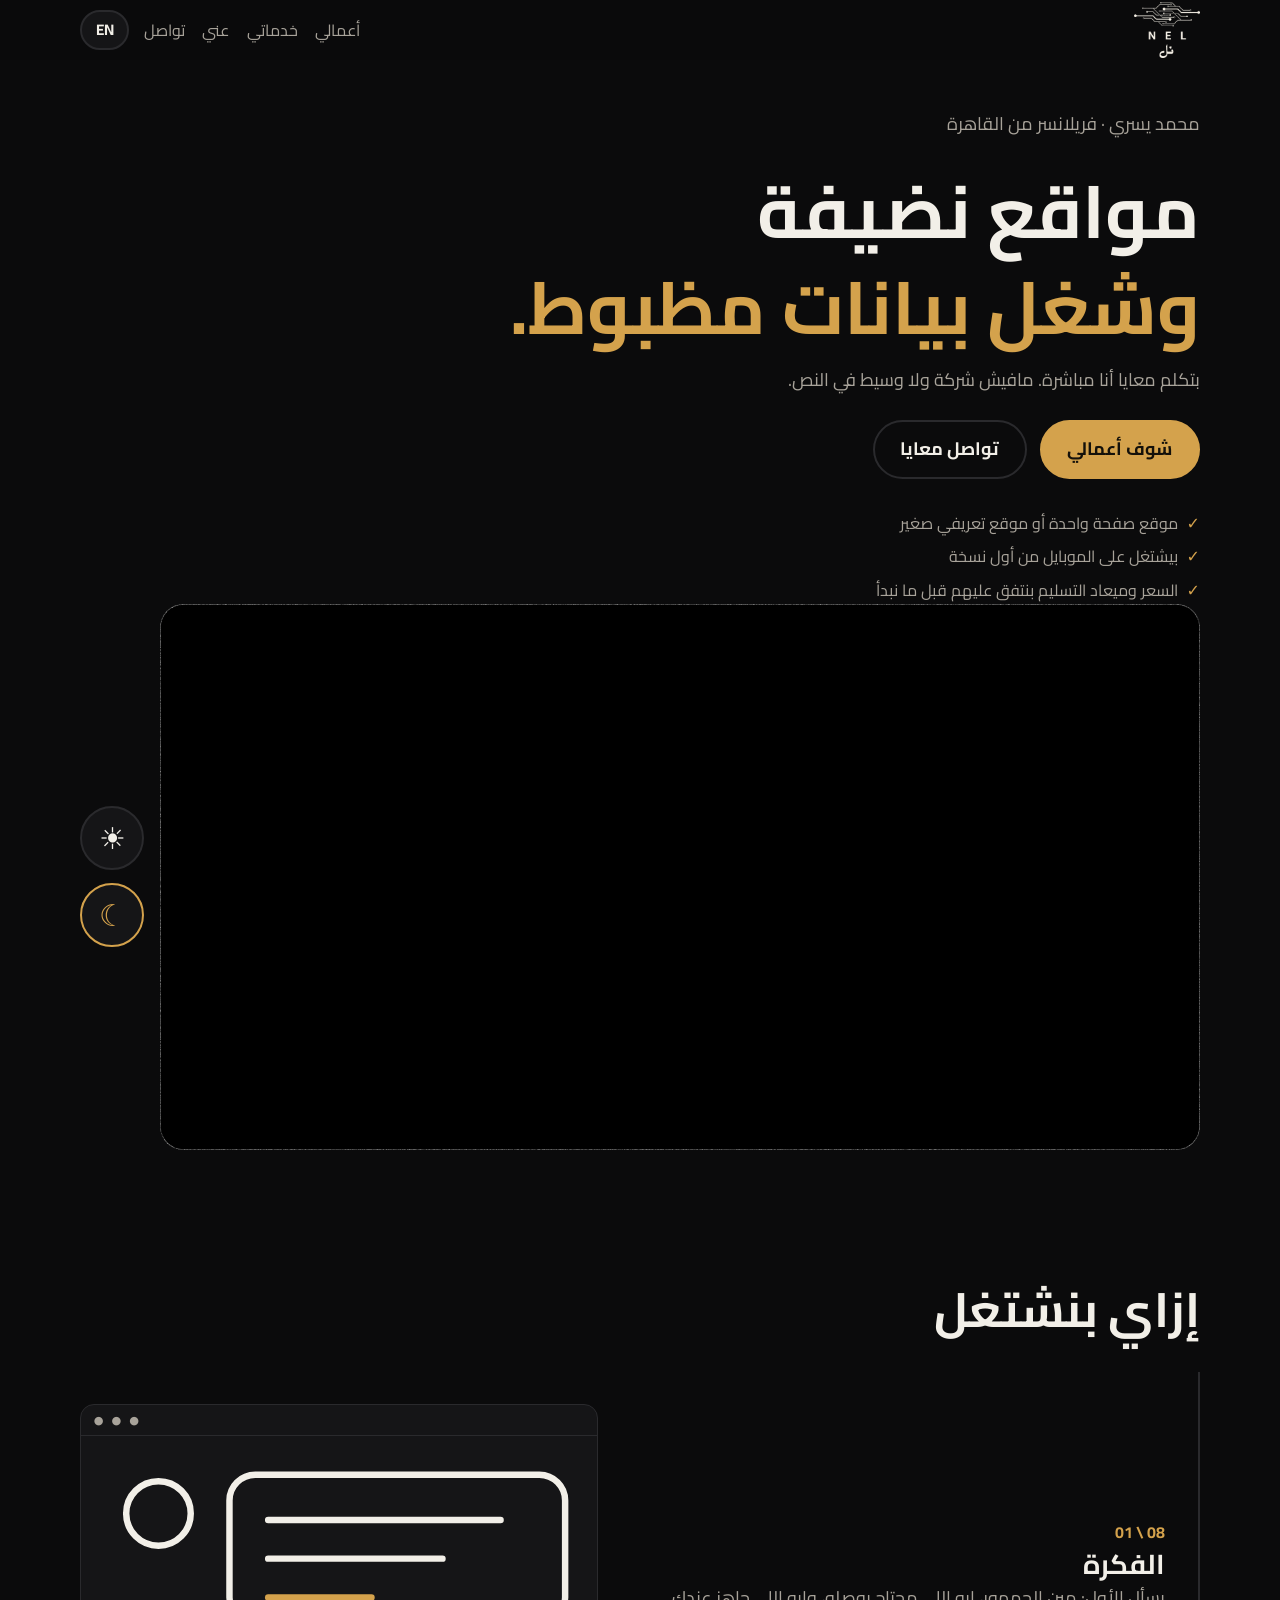
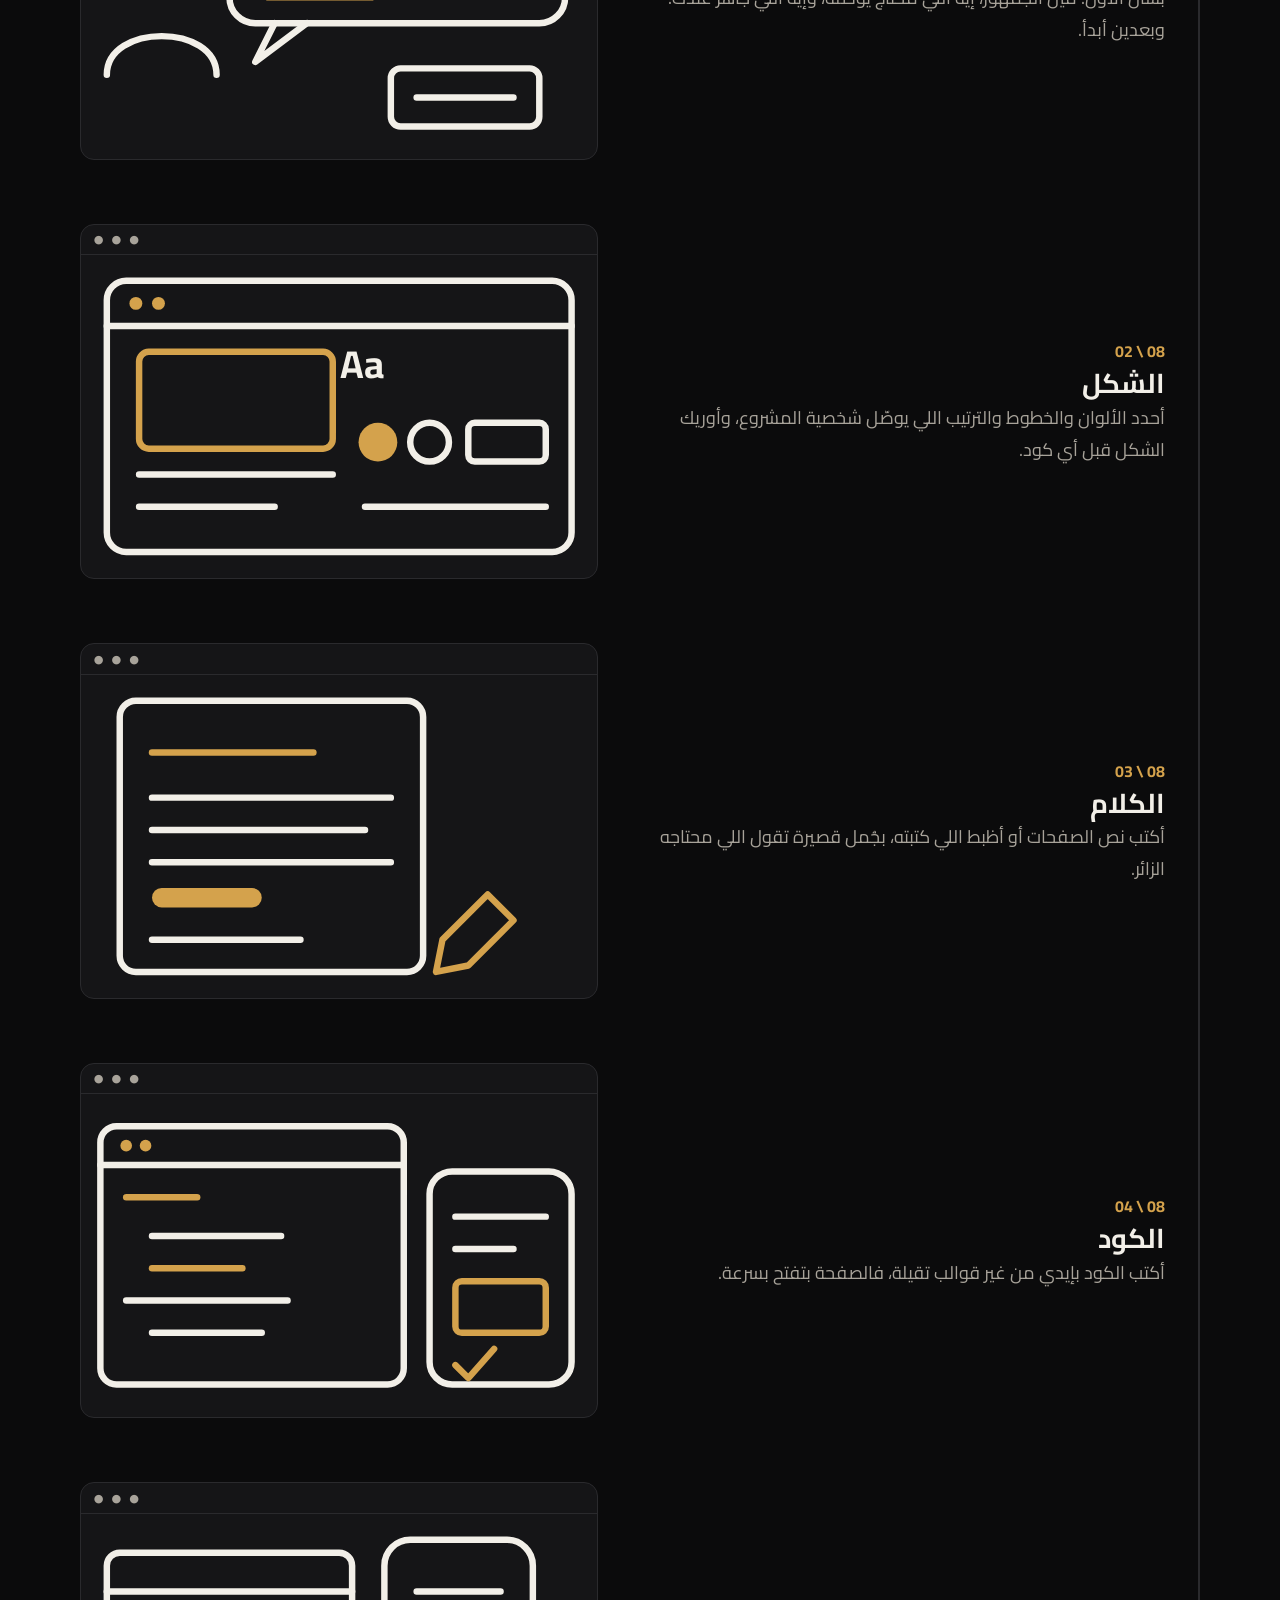
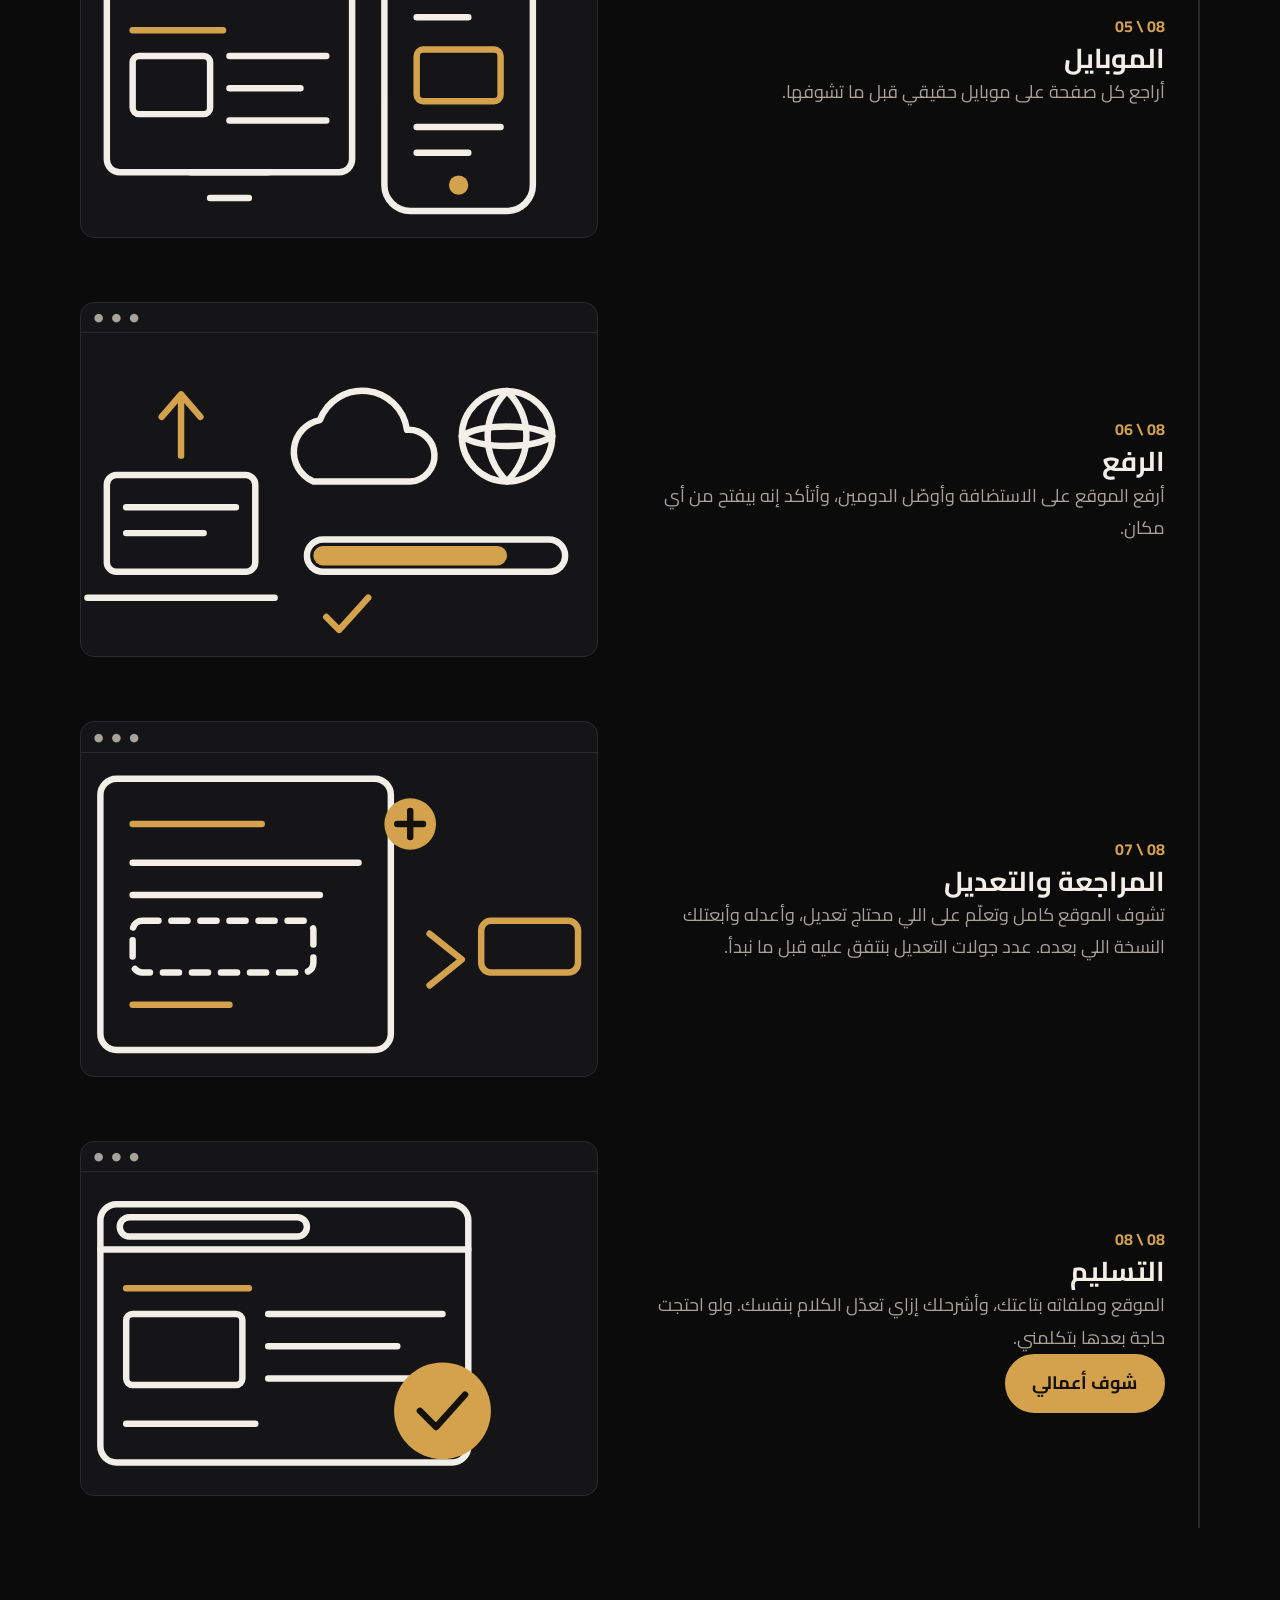
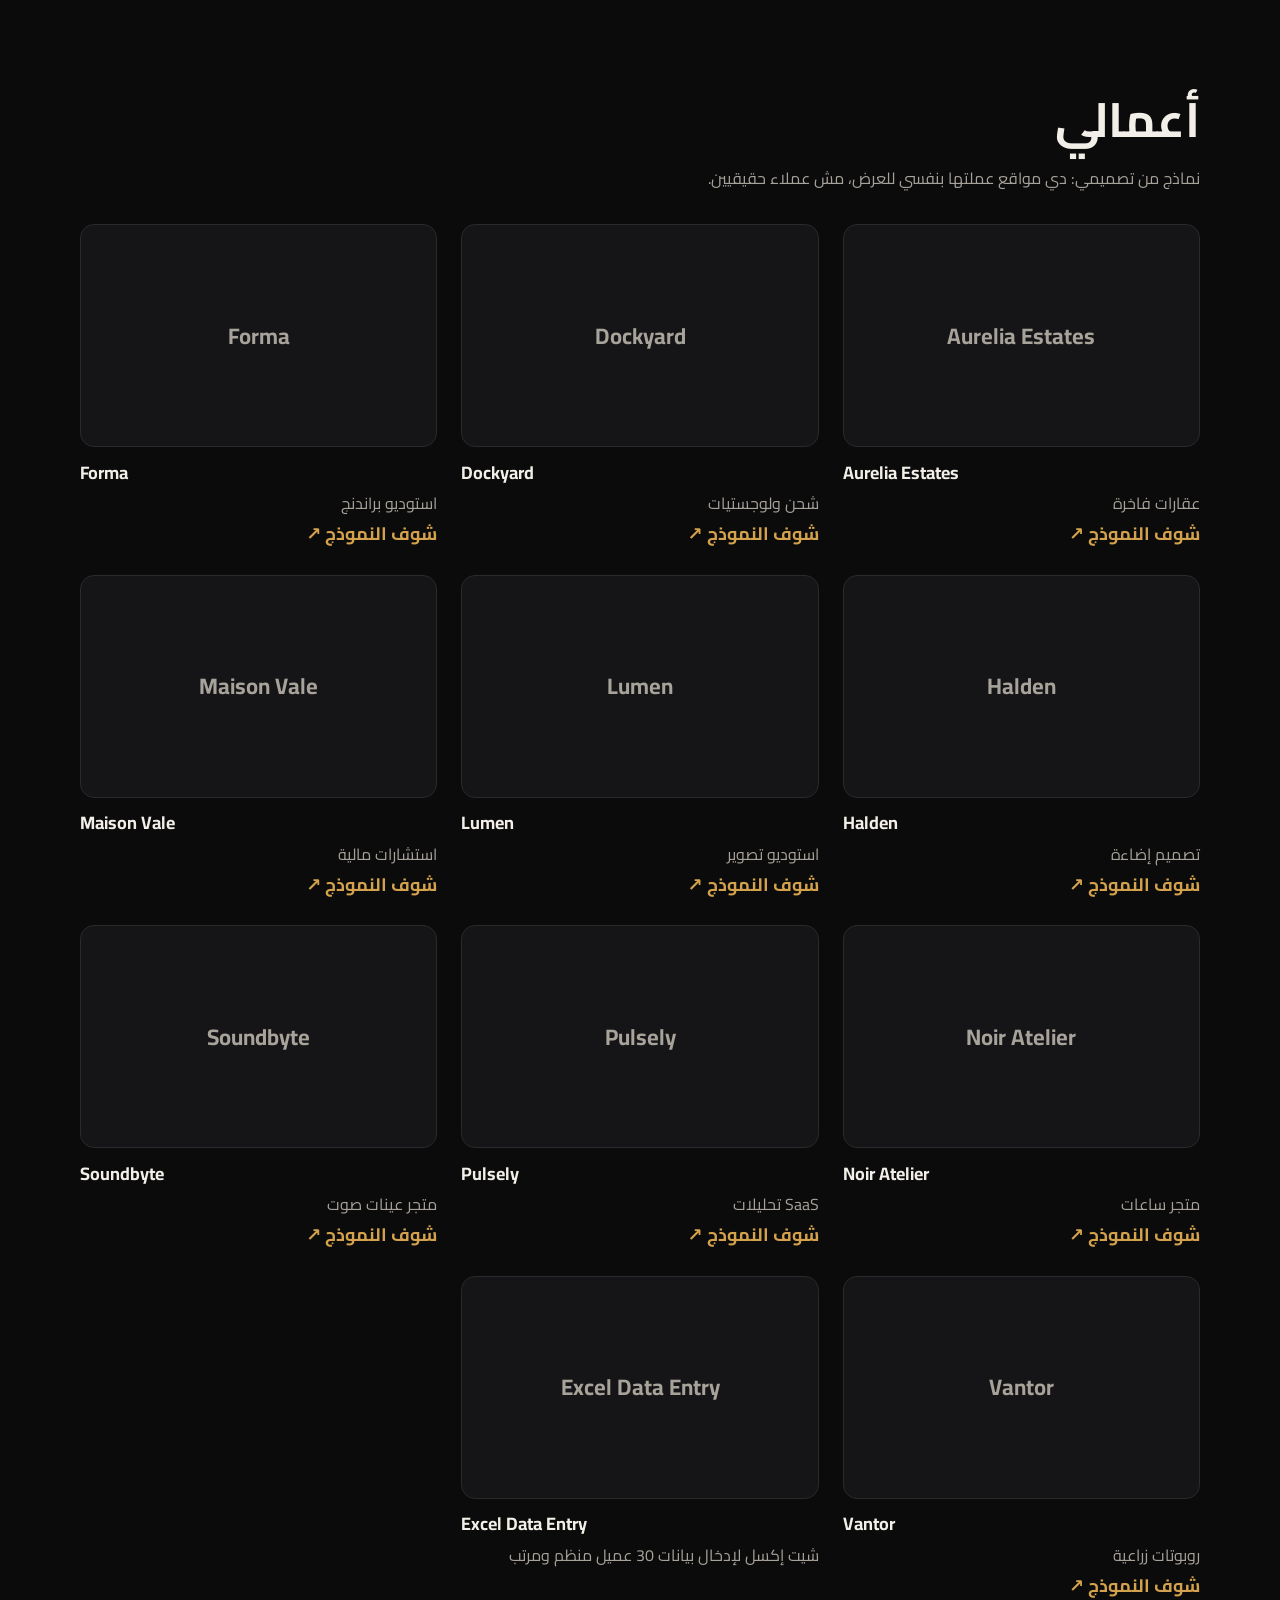
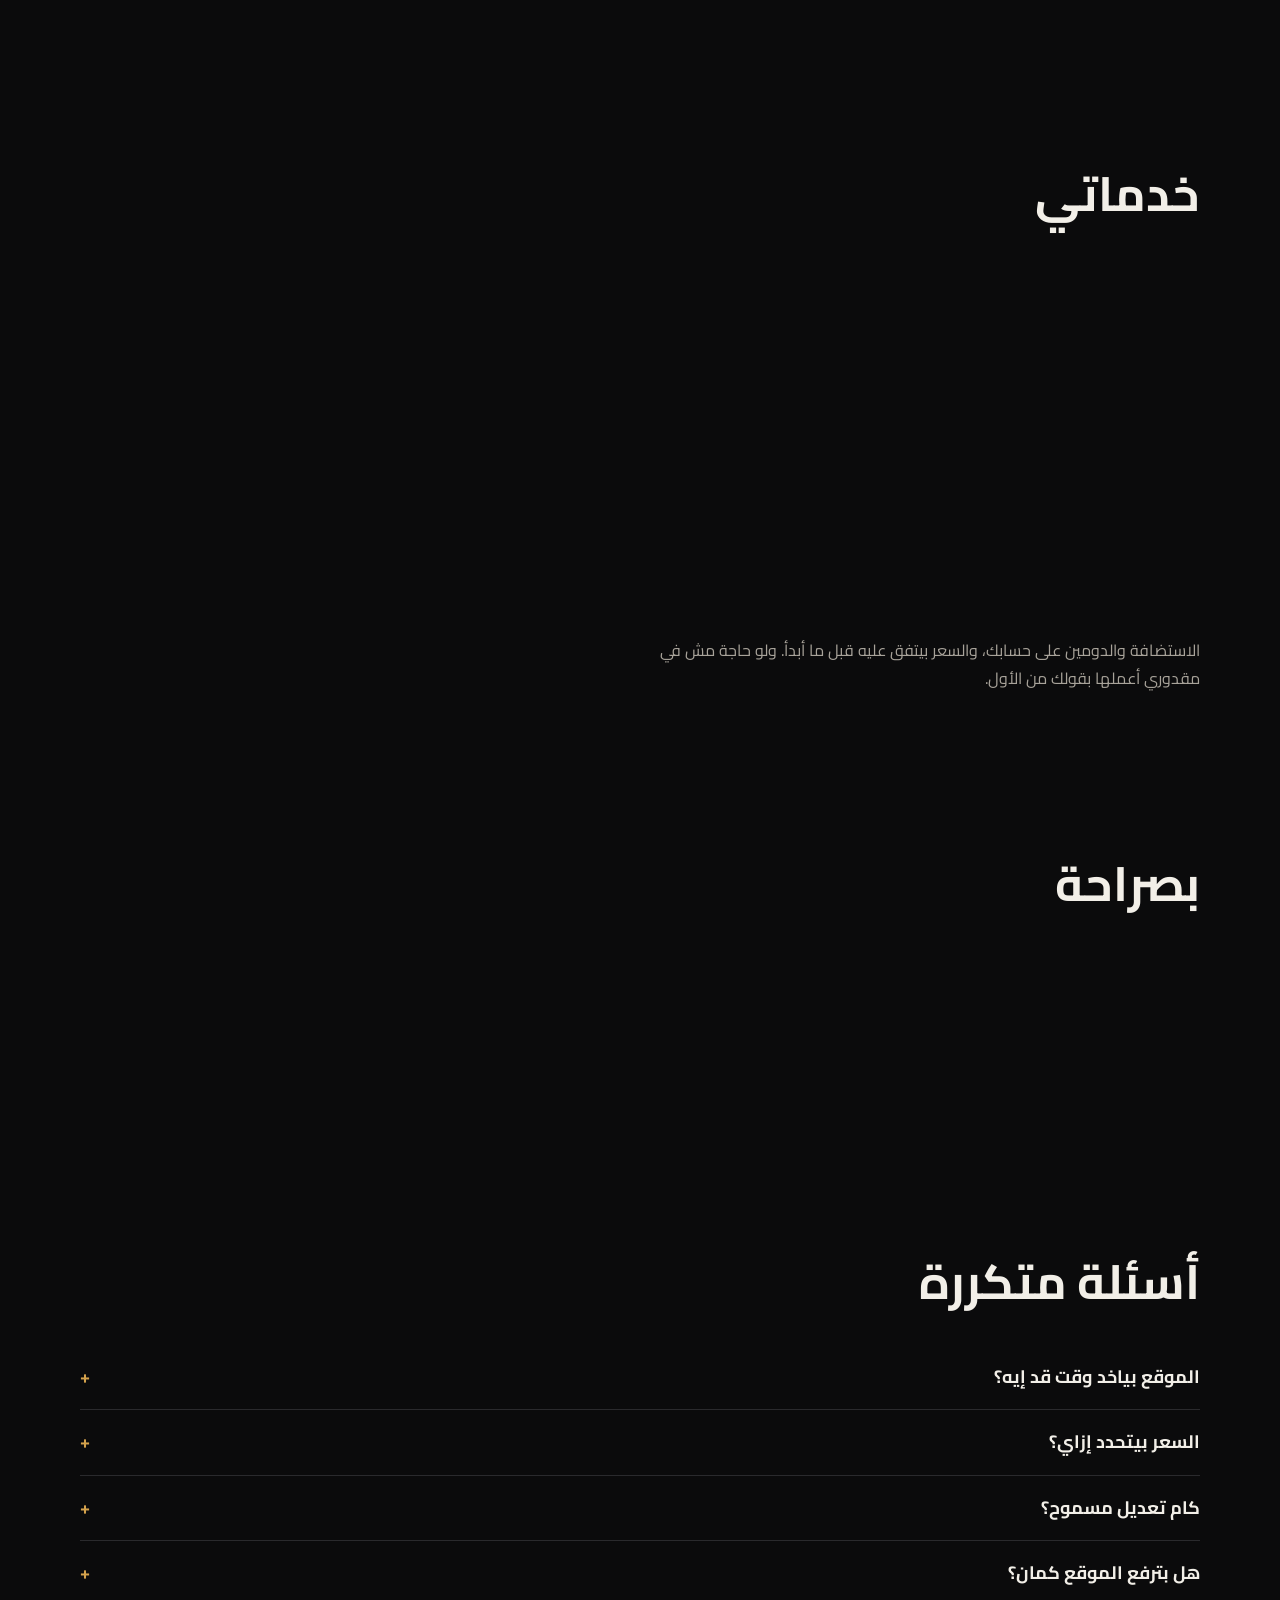
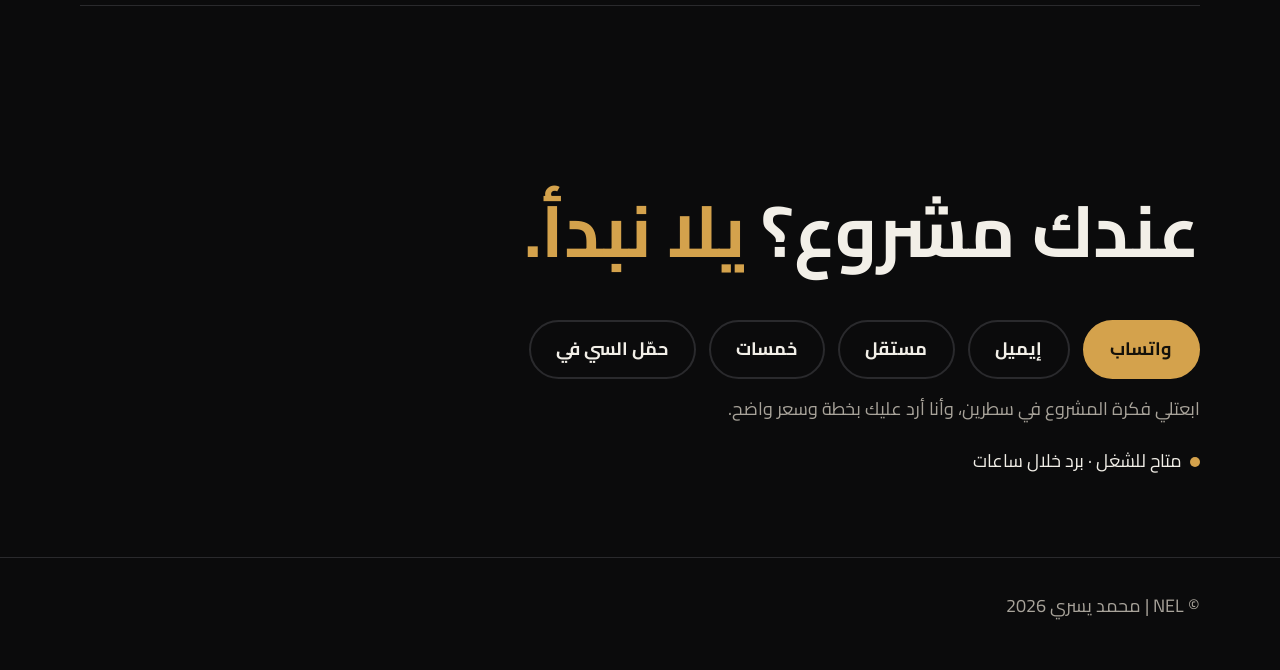
==== commit ce10a7ea: "Hero scene rebuilt: Cairo night sky, pyramids, city glow, rooftop silhouette" ====
--- a/index.html
+++ b/index.html
@@ -24,41 +24,37 @@
 <ul class="facts"><li data-i18n="hero_f1">موقع صفحة واحدة أو موقع تعريفي صغير</li><li data-i18n="hero_f2">بيشتغل على الموبايل من أول نسخة</li><li data-i18n="hero_f3">السعر وميعاد التسليم بنتفق عليهم قبل ما نبدأ</li></ul>
 <div class="stage">
 <div class="tg" role="group" aria-label="اختار الوضع" data-i18n-aria="aria_theme"><button type="button" data-set="light" aria-label="نهاري" data-i18n-aria="aria_day" aria-pressed="false">☀</button><button type="button" data-set="dark" aria-label="ليلي" data-i18n-aria="aria_night" aria-pressed="true">☾</button></div>
-<svg class="scene" viewBox="0 0 400 260" role="img" data-i18n-aria="aria_scene" aria-label="شباك على القاهرة والأهرامات، قدامه مكتب عليه لابتوب">
+<svg class="scene" viewBox="0 0 800 420" role="img" data-i18n-aria="aria_scene" aria-label="القاهرة والأهرامات بالليل والنهار">
 <defs>
-<linearGradient id="skyG" x1="0" y1="0" x2="0" y2="1"><stop id="skA" offset="0"/><stop id="skB" offset="1"/></linearGradient>
-<radialGradient id="haloG"><stop id="hA" offset=".35"/><stop id="hB" offset="1"/></radialGradient>
-<radialGradient id="sunG"><stop id="sA" offset=".3"/><stop id="sB" offset="1"/></radialGradient>
-<linearGradient id="sandG" x1="0" y1="0" x2="0" y2="1"><stop id="saA" offset="0"/><stop id="saB" offset="1"/></linearGradient>
-<linearGradient id="scrG" x1="0" y1="1" x2="0" y2="0"><stop id="scA" offset="0"/><stop id="scB" offset="1"/></linearGradient>
-<clipPath id="wc"><rect x="34" y="10" width="332" height="160" rx="12"/></clipPath>
+<linearGradient id="skyG" x1="0" y1="0" x2="0" y2="1">
+<stop id="sk1" offset="0"/><stop id="sk2" offset=".42"/><stop id="sk3" offset=".74"/><stop id="sk4" offset="1"/></linearGradient>
+<radialGradient id="glowG" cx=".5" cy=".5" r=".5"><stop id="gl1" offset="0"/><stop id="gl2" offset=".45"/><stop id="gl3" offset="1"/></radialGradient>
+<radialGradient id="haloG" cx=".5" cy=".5" r=".5"><stop id="ha1" offset="0"/><stop id="ha2" offset=".3"/><stop id="ha3" offset="1"/></radialGradient>
+<radialGradient id="sunG" cx=".5" cy=".5" r=".5"><stop id="su1" offset="0"/><stop id="su2" offset=".38"/><stop id="su3" offset="1"/></radialGradient>
+<linearGradient id="gndG" x1="0" y1="0" x2="0" y2="1"><stop id="gd1" offset="0"/><stop id="gd2" offset=".45"/><stop id="gd3" offset="1"/></linearGradient>
+<radialGradient id="vigG" cx=".5" cy=".44" r=".8"><stop id="vg1" offset=".42"/><stop id="vg2" offset="1"/></radialGradient>
+<filter id="soft" x="-40%" y="-40%" width="180%" height="180%"><feGaussianBlur stdDeviation="10"/></filter>
+<filter id="soft2" x="-60%" y="-60%" width="220%" height="220%"><feGaussianBlur stdDeviation="3"/></filter>
+<filter id="dof" x="-5%" y="-5%" width="110%" height="110%"><feGaussianBlur stdDeviation="0.6"/></filter>
+<filter id="grain"><feTurbulence type="fractalNoise" baseFrequency="0.85" numOctaves="2" stitchTiles="stitch"/><feColorMatrix type="saturate" values="0"/></filter>
+<clipPath id="wc"><rect x="0" y="0" width="800" height="420" rx="18"/></clipPath>
 </defs>
-<rect class="wall" width="400" height="260"/>
 <g clip-path="url(#wc)">
-<rect class="sky" x="34" y="10" width="332" height="160"/>
-<g class="stars"><circle cx="60" cy="34" r="1.4"/><circle class="b" cx="86" cy="52" r="1"/><circle class="c" cx="112" cy="28" r="1.6"/><circle cx="140" cy="46" r="1.1"/><circle class="b" cx="168" cy="30" r="1.4"/><circle class="c" cx="196" cy="56" r="1"/><circle cx="224" cy="26" r="1.3"/><circle class="b" cx="250" cy="44" r="1.1"/><circle class="c" cx="276" cy="24" r="1.5"/><circle cx="330" cy="30" r="1.2"/><circle class="b" cx="352" cy="52" r="1.4"/><circle class="c" cx="316" cy="62" r="1"/><circle cx="44" cy="64" r="1.1"/><circle class="b" cx="204" cy="20" r="1"/></g>
-<g class="sun-g"><circle class="sun-glow" cx="150" cy="52" r="40"/><circle class="sun" cx="150" cy="52" r="16"/></g>
-<g class="moon-g"><circle class="moon-halo" cx="206" cy="42" r="34"/><circle class="moon" cx="206" cy="42" r="15"/><circle class="crater" cx="201" cy="37" r="3.2"/><circle class="crater" cx="211" cy="48" r="2.2"/><circle class="crater" cx="213" cy="36" r="1.6"/></g>
-<g class="cloud c1"><path d="M96 86a10 10 0 0 1 2-19 14 14 0 0 1 27 3 8 8 0 0 1 1 16z"/></g>
-<g class="cloud c2"><path d="M258 84a8 8 0 0 1 2-15 11 11 0 0 1 21 2 7 7 0 0 1 1 13z"/></g>
-<g class="cloud c3"><path d="M310 96a9 9 0 0 1 2-17 12 12 0 0 1 23 3 7 7 0 0 1 1 14z"/></g>
-<rect class="sand" x="34" y="138" width="332" height="32"/>
-<path class="pyr" d="M52 140 108 74 164 140z"/><path class="pyr-sh" d="M108 74 164 140 136 140z"/>
-<path class="pyr2" d="M150 140 182 100 214 140z"/>
-<g class="city"><rect x="228" y="98" width="22" height="42"/><rect x="254" y="82" width="16" height="58"/><rect x="274" y="110" width="26" height="30"/><rect x="304" y="90" width="14" height="50"/><rect x="322" y="114" width="30" height="26"/><rect x="300" y="64" width="4" height="26"/><circle cx="302" cy="62" r="4"/></g>
-<g class="winl"><rect class="wl w1" x="233" y="104" width="3" height="4"/><rect class="wl w2" x="240" y="112" width="3" height="4"/><rect class="wl w3" x="233" y="120" width="3" height="4"/><rect class="wl w4" x="258" y="90" width="3" height="4"/><rect class="wl w5" x="264" y="98" width="3" height="4"/><rect class="wl w1" x="258" y="112" width="3" height="4"/><rect class="wl w2" x="264" y="122" width="3" height="4"/><rect class="wl w3" x="280" y="118" width="3" height="4"/><rect class="wl w4" x="288" y="126" width="3" height="4"/><rect class="wl w5" x="308" y="98" width="3" height="4"/><rect class="wl w1" x="308" y="110" width="3" height="4"/><rect class="wl w3" x="308" y="124" width="3" height="4"/><rect class="wl w2" x="328" y="122" width="3" height="4"/><rect class="wl w4" x="338" y="130" width="3" height="4"/><rect class="wl w5" x="328" y="132" width="3" height="4"/></g>
-<path class="dune" d="M34 150c58-9 118-7 178 1s120 7 154 0"/>
+<g data-d="0" style="--dd:0"><rect class="sky" x="-40" y="-40" width="880" height="480"/></g>
+<g class="stars" data-d="1" style="--dd:1"><circle class="c" cx="497.3" cy="175.6" r="1.5"/><circle class="a" cx="750.4" cy="175.1" r="0.95"/><circle class="c" cx="669.6" cy="183.6" r="0.55"/><circle class="b" cx="45.1" cy="38.7" r="0.65"/><circle class="c" cx="691.8" cy="91.1" r="0.45"/><circle class="b" cx="201.5" cy="173.1" r="0.8"/><circle class="a" cx="148.2" cy="205.0" r="0.8"/><circle class="c" cx="607.4" cy="18.8" r="0.95"/><circle class="a" cx="356.3" cy="32.9" r="1.5"/><circle class="a" cx="169.9" cy="52.4" r="0.55"/><circle class="c" cx="233.1" cy="227.0" r="0.95"/><circle class="a" cx="499.6" cy="44.5" r="1.2"/><circle class="a" cx="769.5" cy="211.1" r="0.65"/><circle class="b" cx="290.1" cy="40.8" r="0.55"/><circle class="c" cx="55.6" cy="72.5" r="0.95"/><circle class="a" cx="6.7" cy="160.6" r="0.65"/><circle class="c" cx="249.5" cy="193.5" r="0.8"/><circle class="a" cx="254.1" cy="114.6" r="1.2"/><circle class="c" cx="49.1" cy="230.2" r="0.45"/><circle class="b" cx="287.3" cy="96.6" r="0.95"/><circle class="b" cx="294.0" cy="137.4" r="0.45"/><circle class="a" cx="41.0" cy="44.3" r="0.55"/><circle class="b" cx="602.5" cy="219.5" r="0.8"/><circle class="b" cx="409.9" cy="210.9" r="0.65"/><circle class="b" cx="89.6" cy="177.1" r="1.5"/><circle class="a" cx="684.9" cy="10.6" r="0.45"/><circle class="b" cx="273.9" cy="144.9" r="0.55"/><circle class="b" cx="222.3" cy="166.4" r="0.45"/><circle class="a" cx="547.3" cy="73.6" r="1.5"/><circle class="b" cx="500.4" cy="170.7" r="0.65"/><circle class="c" cx="131.9" cy="13.4" r="0.95"/><circle class="c" cx="735.5" cy="9.4" r="1.2"/><circle class="b" cx="276.3" cy="60.5" r="1.2"/><circle class="a" cx="119.3" cy="231.1" r="1.2"/><circle class="a" cx="638.9" cy="80.2" r="0.55"/><circle class="c" cx="781.2" cy="134.0" r="0.55"/><circle class="b" cx="714.0" cy="98.8" r="0.55"/><circle class="b" cx="299.4" cy="15.8" r="0.8"/><circle class="a" cx="115.8" cy="217.7" r="0.95"/><circle class="c" cx="777.0" cy="108.1" r="0.8"/><circle class="b" cx="581.8" cy="114.1" r="0.65"/><circle class="c" cx="323.8" cy="36.3" r="0.8"/><circle class="b" cx="764.2" cy="148.7" r="0.8"/><circle class="c" cx="146.7" cy="117.1" r="0.95"/><circle class="b" cx="691.0" cy="86.6" r="1.5"/><circle class="b" cx="554.1" cy="157.4" r="1.5"/><circle class="b" cx="291.8" cy="166.8" r="0.65"/><circle class="b" cx="213.8" cy="231.5" r="1.2"/><circle class="c" cx="761.9" cy="81.6" r="0.55"/><circle class="b" cx="678.6" cy="113.0" r="1.5"/><circle class="c" cx="262.1" cy="66.0" r="0.65"/><circle class="b" cx="516.8" cy="188.6" r="0.65"/><circle class="b" cx="514.1" cy="174.7" r="1.5"/><circle class="c" cx="281.2" cy="199.2" r="1.5"/><circle class="c" cx="360.2" cy="87.2" r="0.65"/><circle class="b" cx="116.4" cy="231.4" r="0.55"/><circle class="a" cx="746.4" cy="113.7" r="1.2"/><circle class="c" cx="574.0" cy="172.9" r="0.55"/><circle class="b" cx="622.1" cy="137.9" r="1.2"/><circle class="c" cx="243.7" cy="131.5" r="1.5"/><circle class="a" cx="218.4" cy="235.1" r="0.55"/><circle class="a" cx="468.5" cy="148.0" r="0.55"/><circle class="a" cx="605.1" cy="44.2" r="1.2"/><circle class="a" cx="785.3" cy="231.3" r="0.55"/><circle class="b" cx="710.3" cy="27.9" r="0.55"/><circle class="b" cx="157.1" cy="10.3" r="0.8"/><circle class="a" cx="305.2" cy="145.2" r="0.95"/><circle class="b" cx="192.4" cy="213.3" r="0.45"/><circle class="a" cx="325.1" cy="67.2" r="0.8"/><circle class="c" cx="549.6" cy="130.1" r="0.45"/><circle class="bg" cx="70" cy="40" r="10.45"/><circle class="bs" cx="70" cy="40" r="1.9"/><circle class="bg" cx="210" cy="20" r="8.25"/><circle class="bs" cx="210" cy="20" r="1.5"/><circle class="bg" cx="330" cy="64" r="6.6"/><circle class="bs" cx="330" cy="64" r="1.2"/><circle class="bg" cx="452" cy="28" r="6.050000000000001"/><circle class="bs" cx="452" cy="28" r="1.1"/><circle class="bg" cx="520" cy="150" r="5.5"/><circle class="bs" cx="520" cy="150" r="1.0"/><circle class="bg" cx="160" cy="120" r="5.5"/><circle class="bs" cx="160" cy="120" r="1.0"/></g>
+<g class="shoot" data-d="1" style="--dd:1"><path d="M0 0 L54 -16"/></g>
+<g class="moon-g" data-d="1.6" style="--dd:1.6"><circle class="moon-halo" cx="612" cy="112" r="170"/><circle class="moon-glow" cx="612" cy="112" r="52"/><circle class="moon" cx="612" cy="112" r="26"/><circle class="cr" cx="604" cy="104" r="5.4"/><circle class="cr" cx="618" cy="120" r="3.6"/><circle class="cr" cx="620" cy="103" r="2.4"/><circle class="cr" cx="607" cy="122" r="2.8"/></g>
+<g class="sun-g" data-d="1.6" style="--dd:1.6"><circle class="sun-halo" cx="612" cy="212" r="200"/><circle class="sun-glow" cx="612" cy="212" r="64"/><circle class="sun" cx="612" cy="212" r="30"/></g>
+<g class="clouds" data-d="2.2" style="--dd:2.2"><g class="cl c1"><ellipse cx="160" cy="96" rx="66" ry="7"/><ellipse cx="130" cy="90" rx="34" ry="5"/></g><g class="cl c2"><ellipse cx="430" cy="58" rx="80" ry="5.5"/><ellipse cx="400" cy="53" rx="38" ry="4.5"/></g><g class="cl c3"><ellipse cx="300" cy="168" rx="96" ry="6"/></g></g>
+<g class="cityglow" data-d="2.2" style="--dd:2.2"><ellipse cx="560" cy="308" rx="360" ry="120"/></g>
+<g class="far" data-d="3" style="--dd:3"><path class="dune" d="M-20 296 C70 290 140 294 210 296 C300 299 360 292 450 296 C560 300 650 293 760 297 L820 296 L820 302 L-20 302 Z"/><path class="pyr" d="M150 206 L46 301 L254 301 Z"/><path class="pyr-l" d="M150 206 L254 301 L158 301 Z"/><path class="pyr-e" d="M150 206 L254 301"/><path class="pyr" d="M286 232 L220 301 L352 301 Z"/><path class="pyr-l" d="M286 232 L352 301 L291 301 Z"/><path class="pyr-e" d="M286 232 L352 301"/><path class="pyr" d="M372 250 L338 301 L406 301 Z"/><path class="pyr-l" d="M372 250 L406 301 L375 301 Z"/><path class="pyr-e" d="M372 250 L406 301"/></g>
+<g class="ctg" data-d="3.6" style="--dd:3.6"><rect x="436" y="285" width="17" height="16"/><rect x="444" y="278" width="1.4" height="7"/><rect x="456" y="285" width="17" height="16"/><rect x="477" y="276" width="14" height="25"/><rect x="495" y="279" width="17" height="22"/><rect x="513" y="294" width="13" height="7"/><rect x="528" y="274" width="13" height="27"/><rect x="545" y="287" width="14" height="14"/><rect x="563" y="289" width="14" height="12"/><rect x="580" y="294" width="14" height="7"/><rect x="598" y="285" width="22" height="16"/><rect x="609" y="278" width="1.4" height="7"/><rect x="623" y="290" width="8" height="11"/><rect x="634" y="279" width="11" height="22"/><rect x="648" y="279" width="12" height="22"/><rect x="661" y="290" width="8" height="11"/><rect x="672" y="285" width="17" height="16"/><rect x="691" y="294" width="8" height="7"/><rect x="700" y="277" width="22" height="24"/><rect x="726" y="276" width="17" height="25"/><rect x="747" y="282" width="21" height="19"/><rect x="770" y="285" width="22" height="16"/><rect x="795" y="294" width="21" height="7"/><g class="ct"><rect x="520" y="258" width="3.4" height="42"/><path d="M516.5 258 A3.8 3.8 0 0 1 526.9 258 Z"/><rect x="521.1" y="244" width="1.4" height="7"/></g><g class="ct"><rect x="700" y="270" width="3.4" height="30"/><path d="M696.5 270 A3.8 3.8 0 0 1 706.9 270 Z"/><rect x="701.1" y="256" width="1.4" height="7"/></g><rect class="lt" x="480" y="282" width="1.6" height="1.8"/><rect class="lt" x="523" y="297" width="1.6" height="1.8"/><rect class="lt" x="568" y="297" width="1.6" height="1.8"/><rect class="lt" x="613" y="289" width="1.6" height="1.8"/><rect class="lt" x="628" y="295" width="1.6" height="1.8"/><rect class="lt" x="639" y="284" width="1.6" height="1.8"/><rect class="lt" x="678" y="291" width="1.6" height="1.8"/></g>
+<g class="mist" data-d="3.6" style="--dd:3.6"><ellipse class="m1" cx="300" cy="292" rx="260" ry="14"/><ellipse class="m2" cx="620" cy="286" rx="220" ry="10"/></g>
+<g class="ground" data-d="4.4" style="--dd:4.4"><rect class="gnd" x="-40" y="296" width="880" height="164"/><ellipse class="gspill" cx="560" cy="316" rx="330" ry="46"/><path class="ridge r1" d="M-20 330 C120 322 240 332 360 326 C480 320 600 330 820 324"/><path class="ridge r2" d="M-20 360 C140 352 260 362 380 356 C520 350 660 360 820 354"/><path class="ridge r3" d="M-20 388 C120 380 300 390 460 384 C600 379 720 388 820 383"/></g><g class="fg" data-d="6" style="--dd:6"><path class="band" d="M-20 372 C60 368 140 373 220 370 C320 366 420 372 520 369 C620 366 720 371 820 368 L820 440 L-20 440 Z"/><path class="rim" d="M-20 372 C60 368 140 373 220 370 C320 366 420 372 520 369 C620 366 720 371 820 368"/><g class="tank"><rect x="86" y="338" width="46" height="34" rx="3"/><rect x="82" y="331" width="54" height="8" rx="3"/><path d="M98 372 l0 6 M120 372 l0 6"/><path class="rl" d="M82 335 h54"/></g><g class="dish"><path d="M306 370 l0 -34"/><path d="M291 336 a15 15 0 0 1 28 6"/><path d="M306 336 l0 -10"/><path class="rl" d="M291 336 a15 15 0 0 1 28 6"/></g><g class="plant"><path class="pot" d="M500 370 l4 -16 h26 l4 16 z"/><path d="M516 354 c0 -12 0 -22 1 -30"/><path d="M517 326 c-14 -4 -22 -14 -24 -26 c14 3 24 12 24 26"/><path d="M517 326 c14 -4 22 -14 24 -26 c-14 3 -24 12 -24 26"/><path d="M517 328 c-8 -10 -10 -22 -7 -32 c9 8 12 20 7 32"/><path d="M517 328 c8 -10 10 -22 7 -32 c-9 8 -12 20 -7 32"/><path d="M517 330 c-2 -12 1 -22 5 -30"/></g><g class="line"><path d="M632 370 l0 -44 M742 370 l0 -40"/><path d="M632 328 C670 340 706 336 742 330"/><path class="cloth" d="M648 331 l0 16 q7 4 14 0 l0 -14"/><path class="cloth" d="M676 333 l0 18 q7 4 14 0 l0 -16"/><path class="cloth" d="M704 334 l0 15 q7 4 14 0 l0 -13"/></g><g class="antg"><path d="M790 370 l0 -46 M783 328 l14 0 M785 338 l10 0 M786 348 l8 0"/></g></g>
+<rect class="vig" x="0" y="0" width="800" height="420"/>
+<rect class="grain" x="0" y="0" width="800" height="420" filter="url(#grain)"/>
 </g>
-<rect class="wframe" x="34" y="10" width="332" height="160" rx="12"/>
-<rect class="desk" y="204" width="400" height="56"/>
-<ellipse class="glow" cx="200" cy="208" rx="96" ry="16"/>
-<path class="lapbase" d="M124 204l14-54h124l14 54z"/>
-<rect class="lapscr" x="146" y="152" width="108" height="48" rx="3"/>
-<path class="tl tl1" pathLength="100" d="M156 166h44"/><path class="tl tl2" pathLength="100" d="M156 176h64"/><path class="tl tl3" pathLength="100" d="M156 186h34"/>
-<rect class="caret" x="194" y="183" width="3" height="6"/>
-<rect class="lapfoot" x="118" y="204" width="164" height="6" rx="3"/>
-<g class="mug"><rect x="292" y="180" width="18" height="22" rx="3"/><path d="M310 186h6a5 5 0 0 1 0 10h-6"/></g>
-<path class="steam s1" d="M298 174c4-4 0-8 4-12"/><path class="steam s2" d="M306 174c4-4 0-8 4-12"/>
+<rect class="edge" x="0.6" y="0.6" width="798.8" height="418.8" rx="17.5"/>
 </svg></div></div></section>
 
 <section id="how"><div class="w"><h2 data-i18n="how_title">إزاي بنشتغل</h2>
--- a/css/style.css
+++ b/css/style.css
@@ -2,8 +2,8 @@
 @font-face{font-family:Cairo;font-weight:700;font-display:swap;src:url(../fonts/cairo-arabic-700.woff2) format("woff2");unicode-range:U+0600-06FF,U+0750-077F,U+FB50-FDFF,U+FE70-FEFF}
 @font-face{font-family:Cairo;font-weight:400;font-display:swap;src:url(../fonts/cairo-latin-400.woff2) format("woff2");unicode-range:U+0000-00FF,U+2000-206F,U+2190-21FF}
 @font-face{font-family:Cairo;font-weight:700;font-display:swap;src:url(../fonts/cairo-latin-700.woff2) format("woff2");unicode-range:U+0000-00FF,U+2000-206F,U+2190-21FF}
-:root{--bg:#0b0b0c;--fg:#f2efe8;--mut:#a8a39a;--gold:#d4a24c;--ink:#14110a;--card:#151517;--line:#2a2a2d;--sky:#0e1a33;--star:1;--lit:#e8c46a;--sunY:150px;--moonY:0px;--wall:#101012;--desk:#1d1d20;--sand:#2a2418}
-[data-theme=light]{--bg:#f7f5f0;--fg:#17140e;--mut:#5c574d;--gold:#8a5a00;--ink:#fff;--card:#fff;--line:#ddd7c9;--sky:#8fc7f0;--star:0;--lit:#b9c4cc;--sunY:0px;--moonY:150px;--wall:#ece7da;--desk:#cdbf9f;--sand:#e6d3a3}
+:root{--bg:#0b0b0c;--fg:#f2efe8;--mut:#a8a39a;--gold:#d4a24c;--ink:#14110a;--card:#151517;--line:#2a2a2d;--sky:#0e1a33;--star:1;--lit:#e8c46a;--sunY:150px;--moonY:0px;--wall:#101012;--desk:#1d1d20;--sand:#2a2418;--sky1:#071129;--sky2:#20304f;--sunOp:0;--moonOp:1;--cloudOp:.14;--dayOp:0;--litOp:1;--halo:#e8c46a;--starOp:1;--sand2:#1f1a10;--bld:#151d2c;--bld2:#0b111c;--winl:#f7dc95}
+[data-theme=light]{--bg:#f7f5f0;--fg:#17140e;--mut:#5c574d;--gold:#8a5a00;--ink:#fff;--card:#fff;--line:#ddd7c9;--sky:#8fc7f0;--star:0;--lit:#b9c4cc;--sunY:0px;--moonY:150px;--wall:#ece7da;--desk:#cdbf9f;--sand:#e6d3a3;--sky1:#9ecdef;--sky2:#f0e2c6;--sunOp:1;--moonOp:0;--cloudOp:.85;--dayOp:1;--litOp:.22;--halo:#f0b93a;--starOp:0;--sand2:#d9c08c;--bld:#b6c3d0;--bld2:#a9b6c4;--winl:#ffffff}
 *{box-sizing:border-box;margin:0}html{direction:rtl;scroll-behavior:smooth;scroll-padding-top:70px}html[dir=ltr]{direction:ltr}
 body{background:var(--bg);color:var(--fg);font:400 1.125rem/1.8 Cairo,system-ui,sans-serif;transition:background .6s,color .6s;overflow-x:hidden}
 a{color:inherit}.en{direction:ltr;unicode-bidi:isolate}
@@ -22,9 +22,39 @@
 .stage{direction:ltr;display:grid;grid-template-columns:auto 1fr;gap:1rem;align-items:center}
 .tg{display:flex;flex-direction:column;gap:.8rem}.tg button{width:64px;height:64px;border-radius:50%;border:2px solid var(--line);background:var(--card);color:var(--fg);font-size:1.9rem;cursor:pointer}
 .tg button[aria-pressed=true]{border-color:var(--gold);color:var(--gold)}
-.scene{width:100%;height:auto;border-radius:20px;display:block}.scene *{transition:fill .8s,opacity .8s,transform 1.2s}
-#sky{fill:var(--sky)}.st{opacity:var(--star);fill:#fff}.sun{fill:#ffd45a;transform:translateY(var(--sunY))}.moon{fill:#f1ecd8;transform:translateY(var(--moonY))}
-.pyr{fill:var(--sand)}.bld{fill:var(--wall);stroke:var(--line)}.lit{fill:var(--lit)}.wall{fill:var(--wall)}.desk{fill:var(--desk)}.lap{fill:#2b2b30}.scr{fill:var(--sky)}
+.scene{width:100%;height:auto;border-radius:20px;display:block}
+.wall{fill:var(--wall);transition:fill .8s}.sky{fill:url(#skyG)}
+#skA{stop-color:var(--sky1)}#skB{stop-color:var(--sky2)}#saA{stop-color:var(--sand)}#saB{stop-color:var(--sand2)}
+#hA{stop-color:var(--halo);stop-opacity:.45}#hB{stop-color:var(--halo);stop-opacity:0}
+#sA{stop-color:#ffd45a;stop-opacity:.8}#sB{stop-color:#ffd45a;stop-opacity:0}
+#scA{stop-color:var(--gold);stop-opacity:.8}#scB{stop-color:var(--gold);stop-opacity:.04}
+.stars{fill:#fff;opacity:var(--starOp);transition:opacity .9s}
+.stars circle{animation:tw 3s ease-in-out infinite}
+.stars .b{animation-duration:4.4s;animation-delay:-1.2s}.stars .c{animation-duration:5.6s;animation-delay:-2.4s}
+@keyframes tw{0%,100%{opacity:.2}50%{opacity:1}}
+.sun-g{opacity:var(--sunOp);transition:opacity .9s}.sun{fill:#ffd45a}.sun-glow{fill:url(#sunG)}
+.moon-g{opacity:var(--moonOp);transition:opacity .9s}.moon{fill:#f3eeda}.moon-halo{fill:url(#haloG)}.crater{fill:#d9d2b8;opacity:.5}
+.cloud{fill:#fff;opacity:var(--cloudOp);transition:opacity .8s}
+.c1{animation:drift 26s ease-in-out infinite alternate}.c2{animation:drift 34s ease-in-out infinite alternate-reverse}.c3{animation:drift 44s ease-in-out infinite alternate}
+@keyframes drift{from{transform:translateX(-8px)}to{transform:translateX(12px)}}
+.sand{fill:url(#sandG)}.pyr,.pyr2{fill:var(--sand)}.pyr-sh{fill:var(--sand2)}
+.city{fill:var(--bld)}.dune{fill:none;stroke:var(--sand2);stroke-width:2}
+.winl{opacity:var(--litOp);transition:opacity .9s}
+.wl{fill:var(--winl);animation:wglow 5s ease-in-out infinite}
+.wl.w1{animation-delay:-.6s}.wl.w2{animation-delay:-1.8s}.wl.w3{animation-delay:-3s}.wl.w4{animation-delay:-4.1s}.wl.w5{animation-delay:-2.4s}
+@keyframes wglow{0%,100%{opacity:.3}50%{opacity:1}}
+.wframe{fill:none;stroke:var(--line);stroke-width:6}
+.desk{fill:var(--desk);transition:fill .8s}.glow{fill:url(#scrG);opacity:.5}
+.lapbase{fill:#2b2b30}.lapscr{fill:#0e1014}.lapfoot{fill:#3a3a40}
+.tl{stroke:var(--gold);stroke-width:3;stroke-linecap:round;fill:none;stroke-dasharray:100;animation:type 3.4s ease-in-out infinite}
+.tl2{animation-delay:.5s}.tl3{animation-delay:1s}
+@keyframes type{0%{stroke-dashoffset:100}45%,100%{stroke-dashoffset:0}}
+.caret{fill:var(--gold);animation:caret 1.1s steps(1) infinite}
+@keyframes caret{0%,49%{opacity:1}50%,100%{opacity:0}}
+.mug rect,.mug path{fill:none;stroke:var(--mut);stroke-width:2}
+.steam{stroke:var(--mut);stroke-width:1.6;fill:none;opacity:0;animation:steam 3.4s ease-in-out infinite}
+.s2{animation-delay:-1.7s}
+@keyframes steam{0%{opacity:0;transform:translateY(3px)}35%{opacity:.5}100%{opacity:0;transform:translateY(-7px)}}
 .steps{position:relative;padding-inline-start:2.2rem}.rail{position:absolute;inset-block:0;inset-inline-start:0;width:2px;background:var(--line)}
 #fill{position:absolute;inset:0;background:var(--gold);transform-origin:top;transform:scaleY(0)}
 .step{display:grid;gap:1.5rem;align-items:center;padding:2rem 0}.step .n{font:700 1rem Cairo;color:var(--gold);direction:ltr;text-align:right}html[dir=ltr] .step .n{text-align:left}.step h3{font-size:1.7rem}.step p{color:var(--mut)}
@@ -37,6 +67,9 @@
 @keyframes dr{from{stroke-dashoffset:100}}@keyframes pp{from{opacity:0;transform:scale(.2)}}@keyframes sl{from{opacity:0;transform:translateY(14px)}}@keyframes gr{from{transform:scaleX(0)}}@keyframes bt{50%{transform:scale(1.25)}}
 @media(min-width:760px){.step{grid-template-columns:1fr 1fr;gap:3rem}.win{order:0}}
 .note{color:var(--mut);font-size:1rem;line-height:1.7;margin:-1.1rem 0 2rem;max-width:62ch}
+.facts{list-style:none;margin:1.3rem 0 0;padding:0;display:grid;gap:.5rem;color:var(--mut);font-size:1rem;line-height:1.6}
+.facts li{display:flex;gap:.55rem;align-items:baseline}.facts li::before{content:"✓";color:var(--gold);font-weight:700;flex:0 0 auto}
+.svcnote{margin:1.6rem 0 0;max-width:70ch}.start{color:var(--mut);margin:-.6rem 0 1.2rem;max-width:54ch}
 .grid{display:grid;gap:1.5rem;grid-template-columns:repeat(auto-fill,minmax(min(100%,300px),1fr))}
 .card .shot{position:relative;display:block;width:100%;aspect-ratio:8/5;border:1px solid var(--line);border-radius:14px;overflow:hidden;background:var(--card);padding:0;cursor:zoom-in;transition:transform .3s}
 .card .shot:hover,.card .shot:active{transform:scale(1.03)}.shot:disabled{cursor:default}.shot img{position:absolute;inset:0;width:100%;height:100%;object-fit:cover}
@@ -50,9 +83,9 @@
 footer{padding:2rem 0 3rem;color:var(--mut);border-top:1px solid var(--line)}
 .rv{opacity:0;transform:translateY(20px);transition:opacity .8s,transform .8s}.rv.in{opacity:1;transform:none}
 @media(prefers-reduced-motion:reduce){*,*::before{animation:none!important;transition:none!important;scroll-behavior:auto!important}.rv{opacity:1;transform:none}}
-@media(max-width:560px){nav{gap:.65rem;font-size:.88rem}.hr{gap:.6rem}.lang{min-height:36px;min-width:40px;padding:.45rem .6rem;font-size:.85rem}.tg button{width:52px;height:52px;font-size:1.5rem}}
+@media(max-width:560px){nav{gap:.65rem;font-size:.88rem}.hr{gap:.6rem}.lang{min-height:36px;min-width:40px;padding:.45rem .6rem;font-size:.85rem}.tg button{width:52px;height:52px;font-size:1.5rem}.stage{grid-template-columns:1fr;gap:.7rem}.tg{flex-direction:row;justify-content:flex-end;gap:.5rem}}
 .fr{fill:none;stroke:var(--line);stroke-width:4}.k{stroke:var(--ink)}.dot{display:inline-block;width:10px;height:10px;border-radius:50%;background:var(--gold);margin-inline-end:.5rem}
 .nf{min-height:90vh;display:grid;place-content:center;text-align:center;gap:1rem}
-.t.f{fill:var(--gold)}
+.t.f{fill:var(--gold)}.t12{font-size:12px}
 
 .logo{display:inline-flex;align-items:center}.lg{height:56px;width:auto;display:block}.lg-d{display:none}[data-theme=light] .lg-l{display:none}[data-theme=light] .lg-d{display:block}
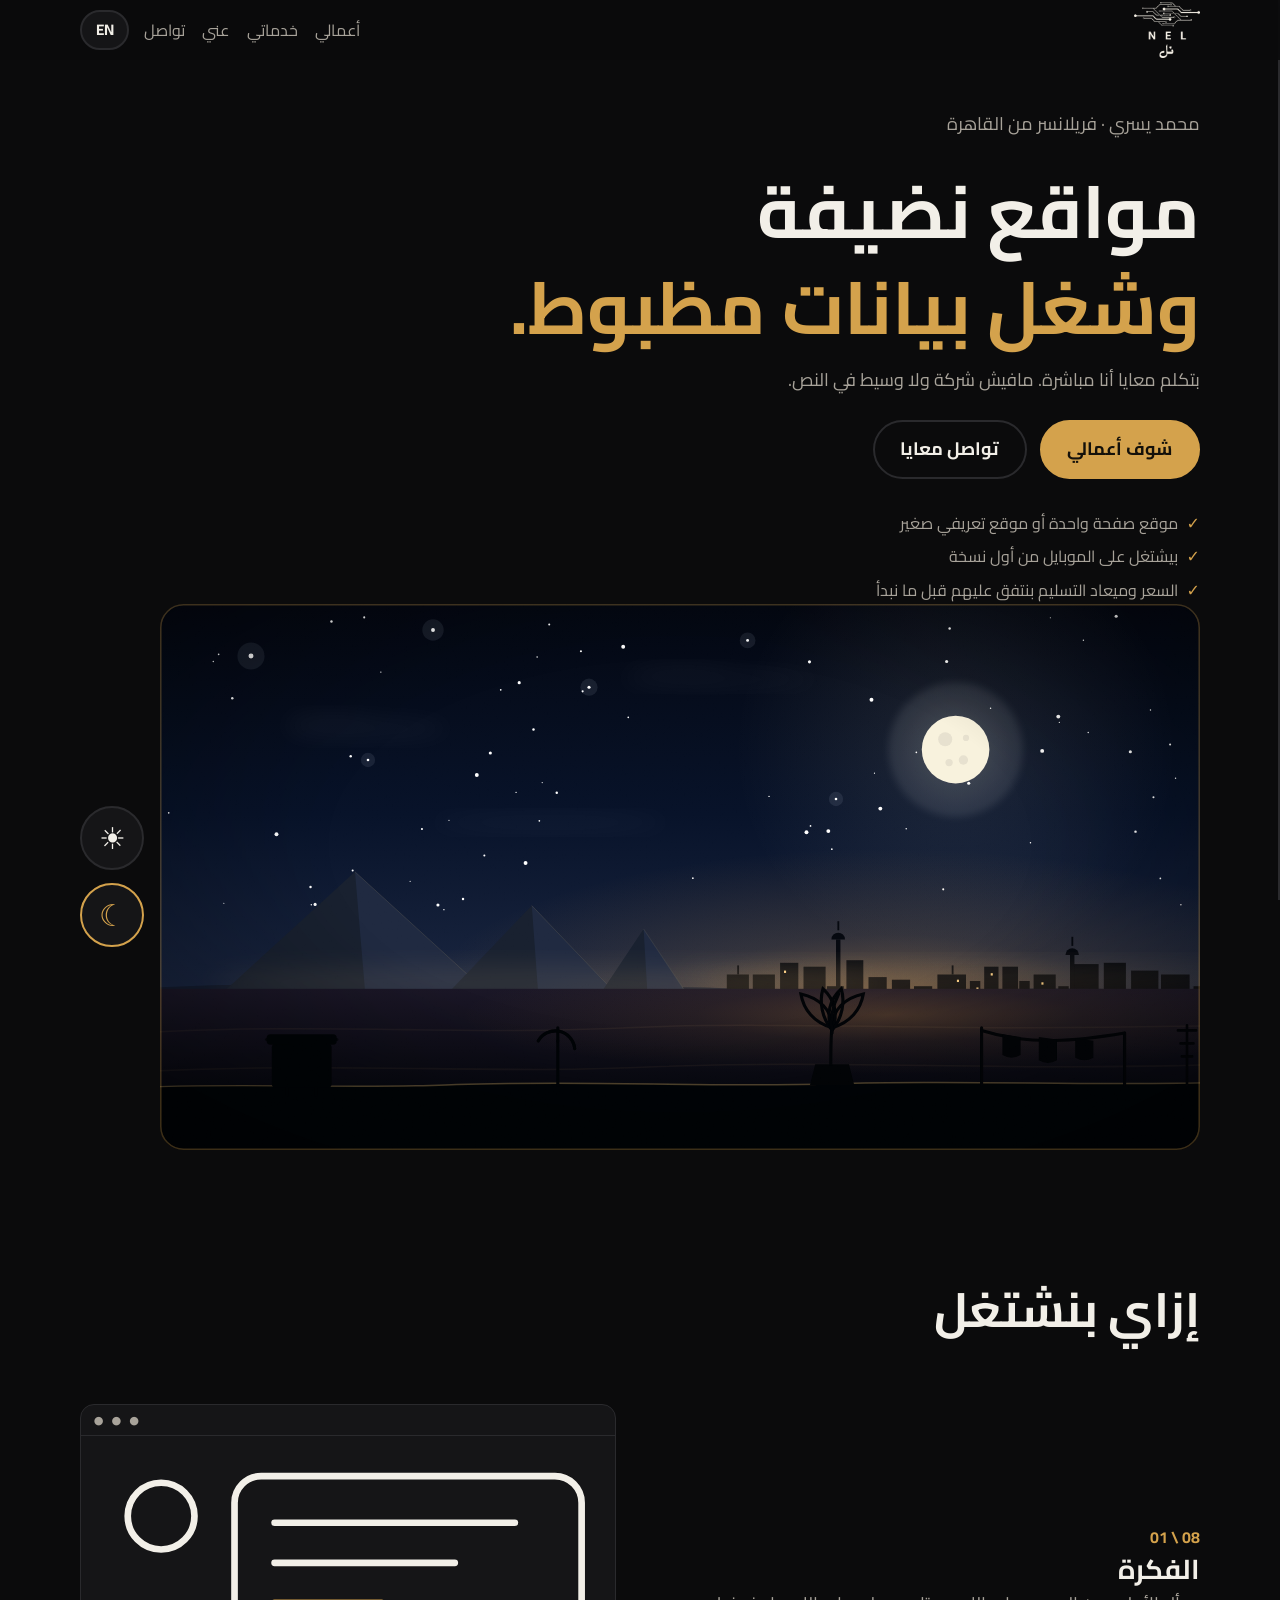
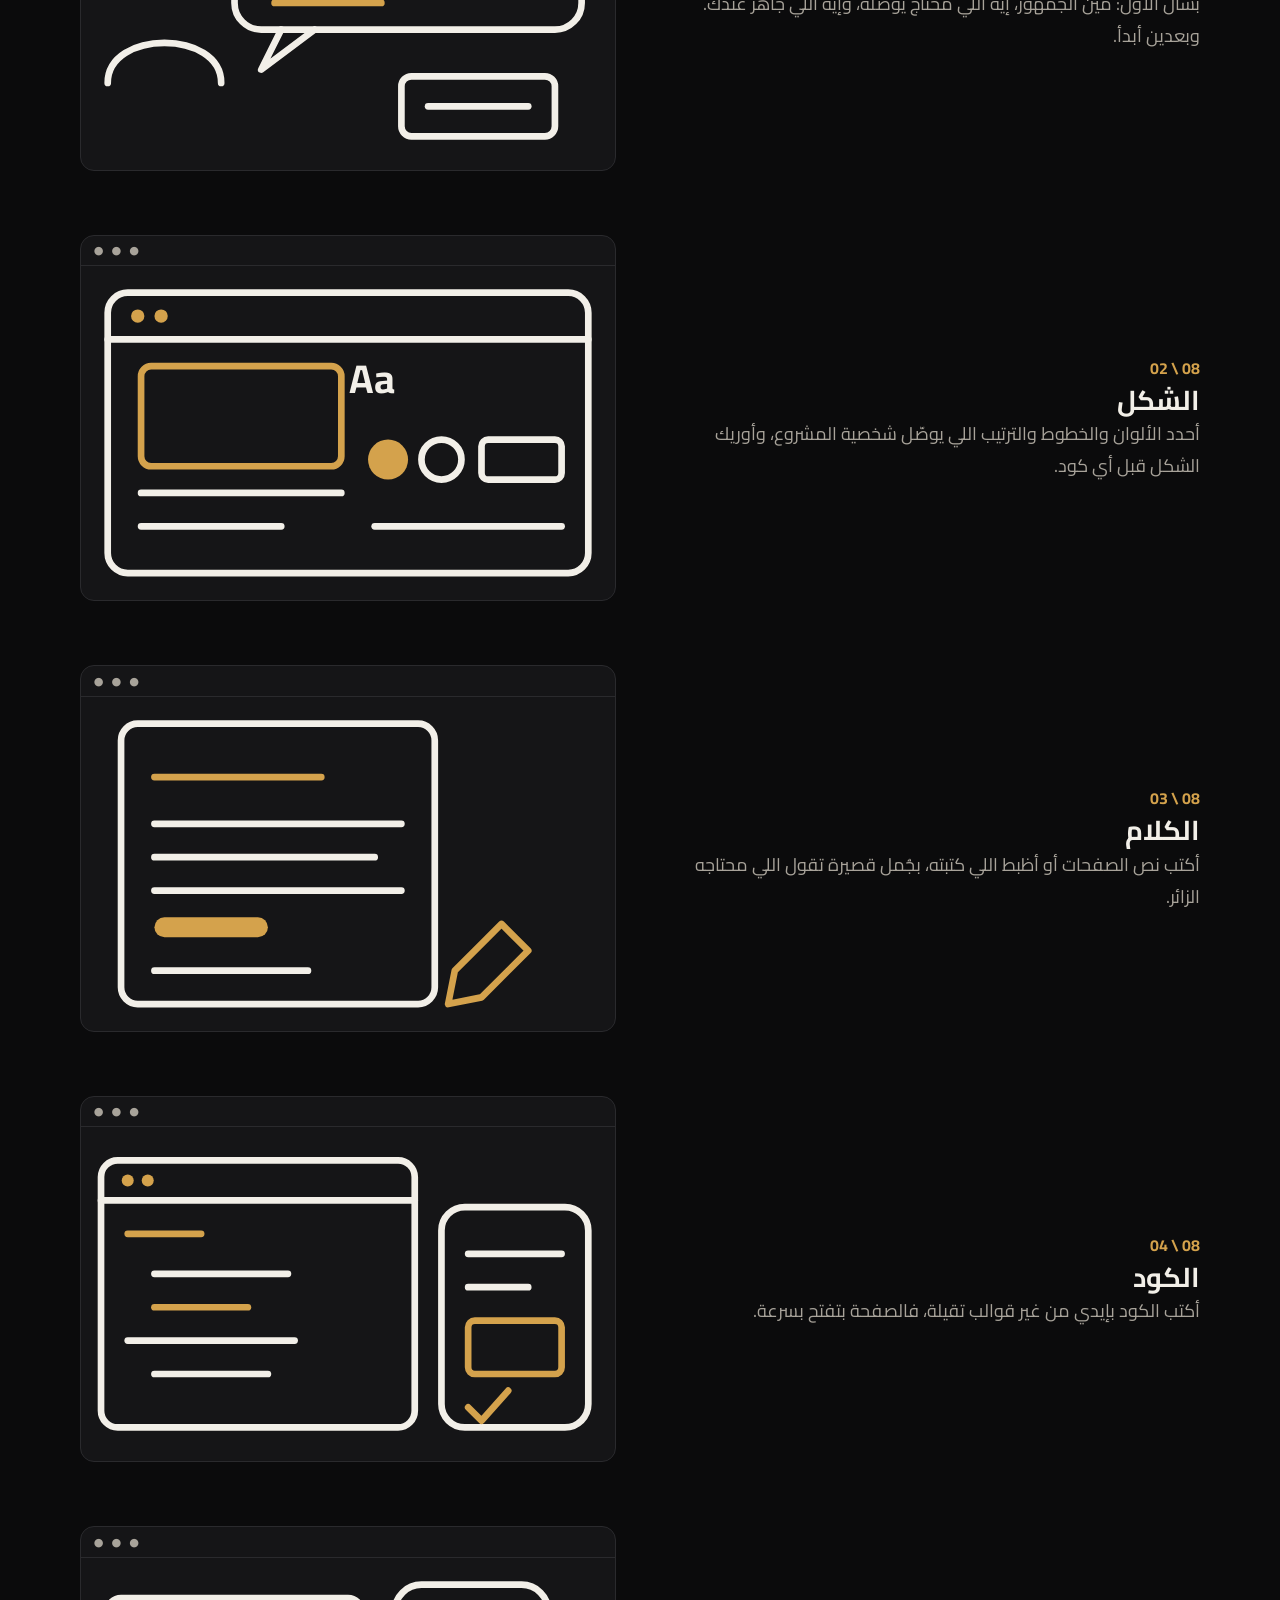
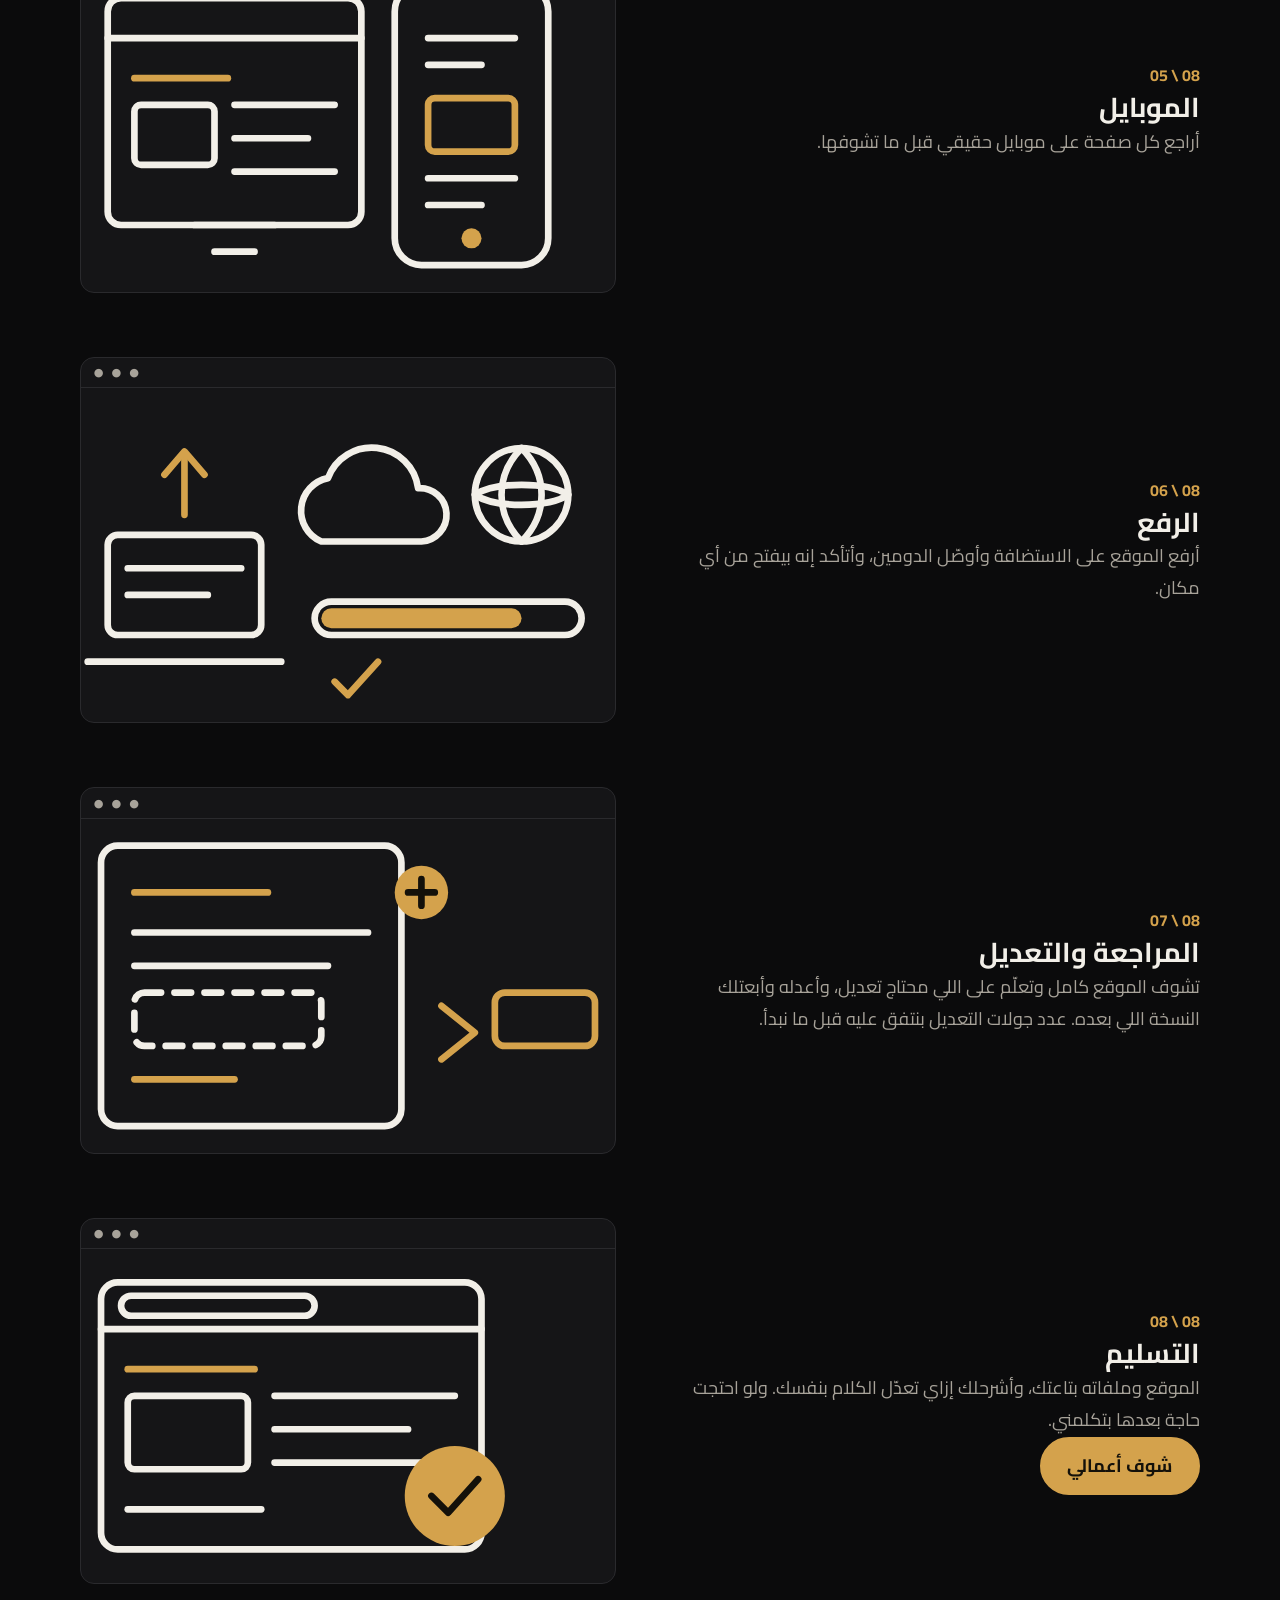
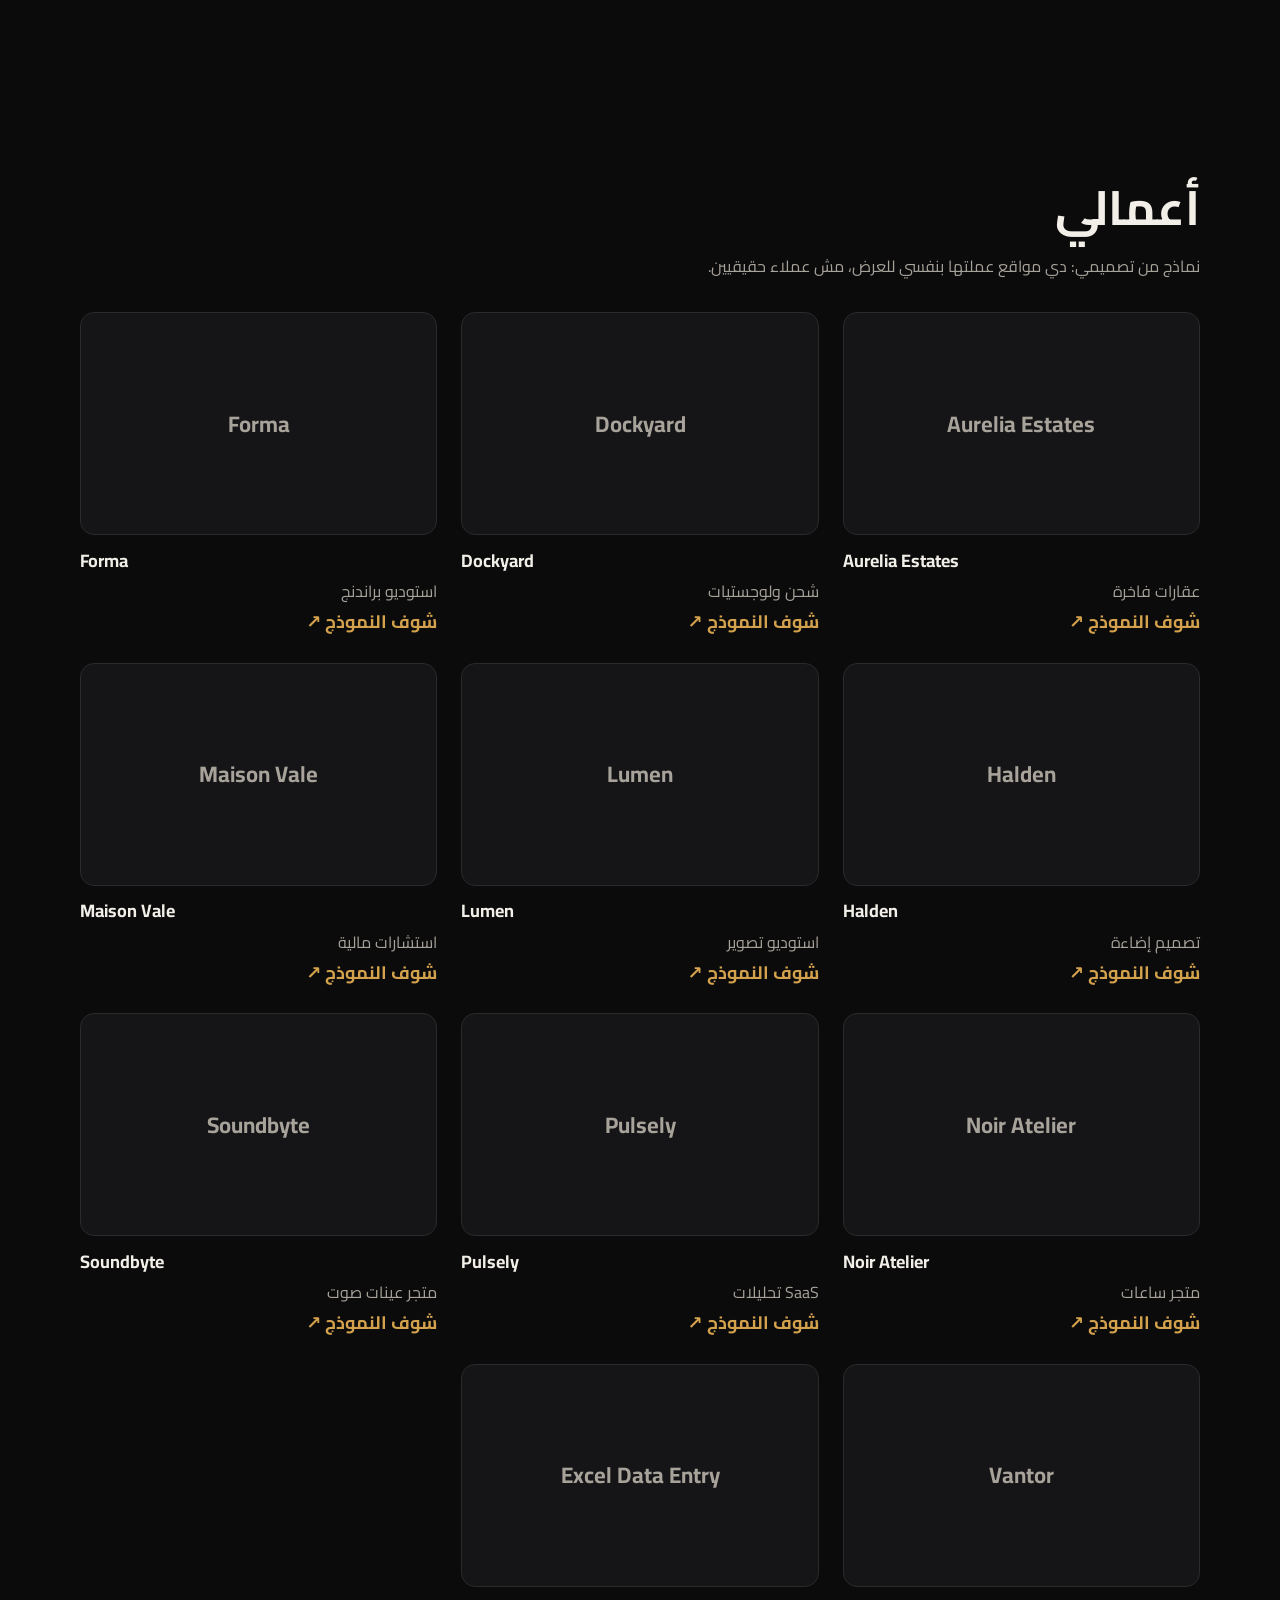
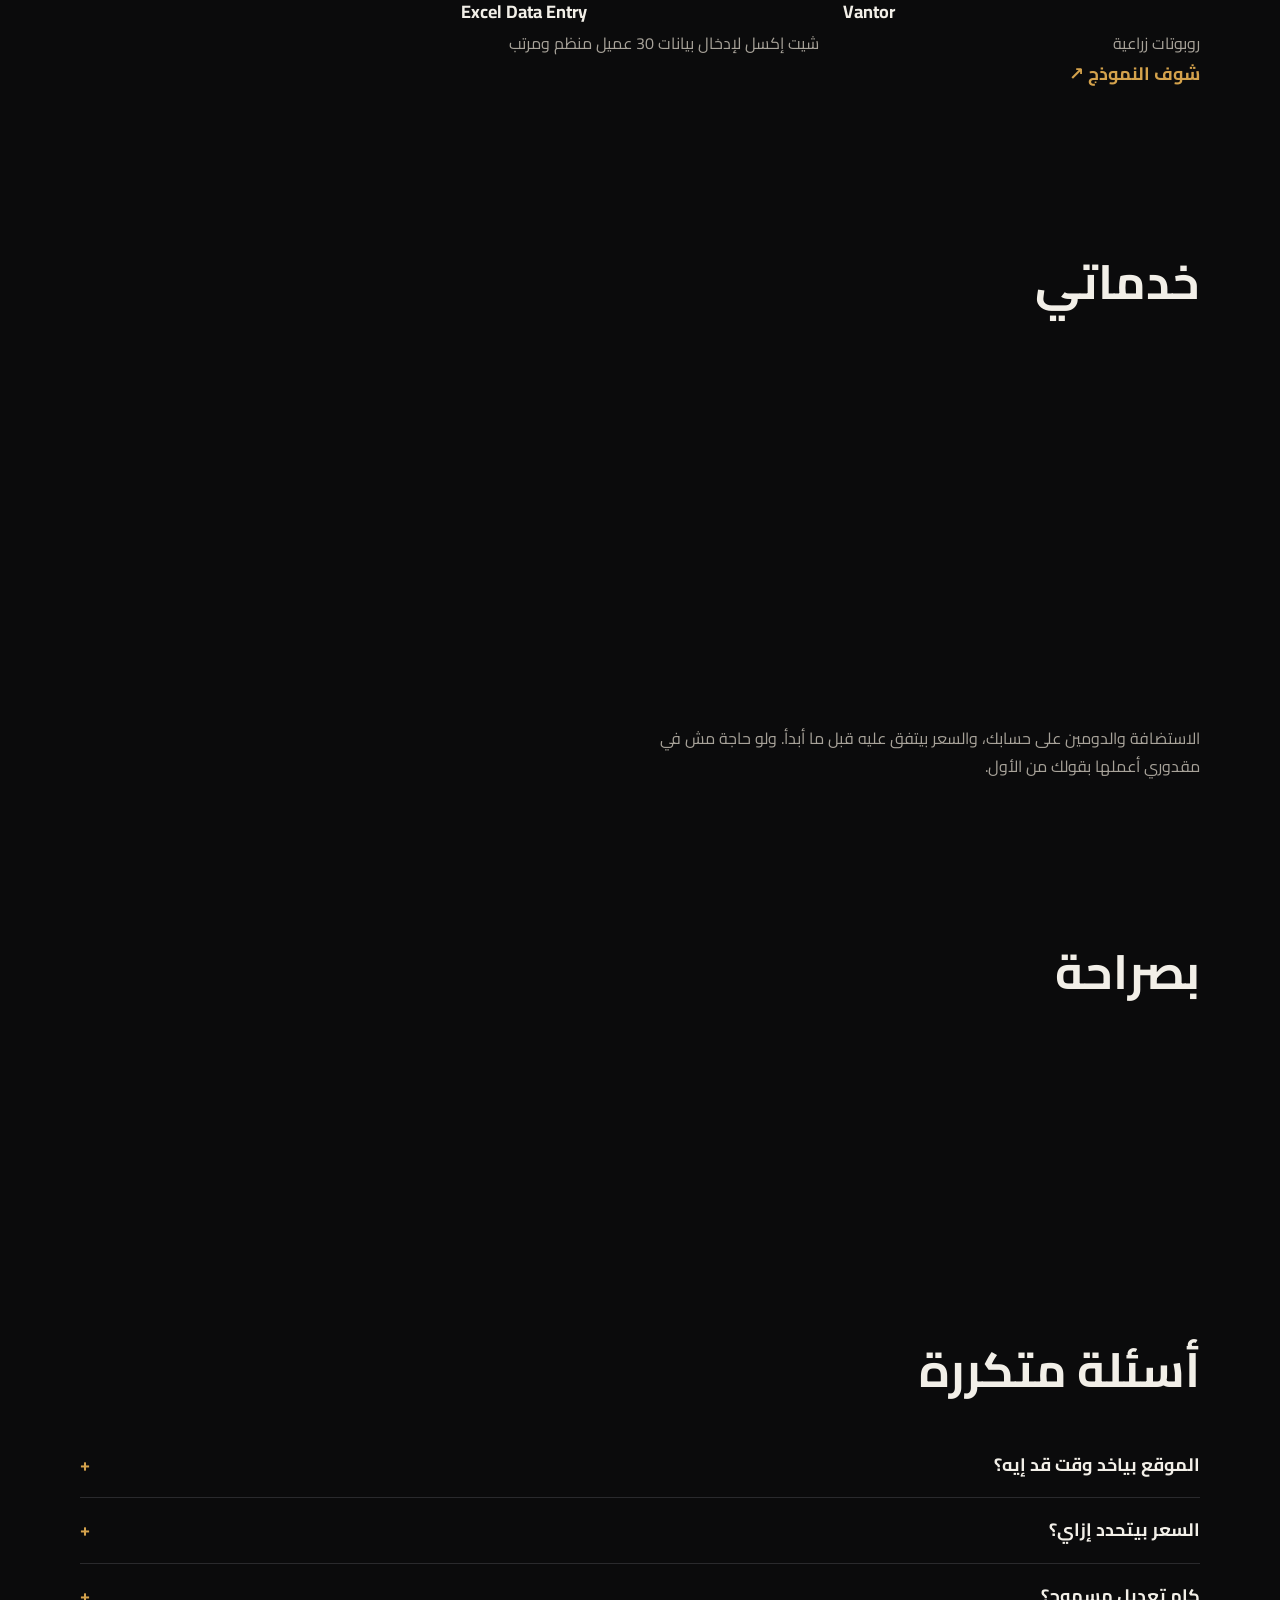
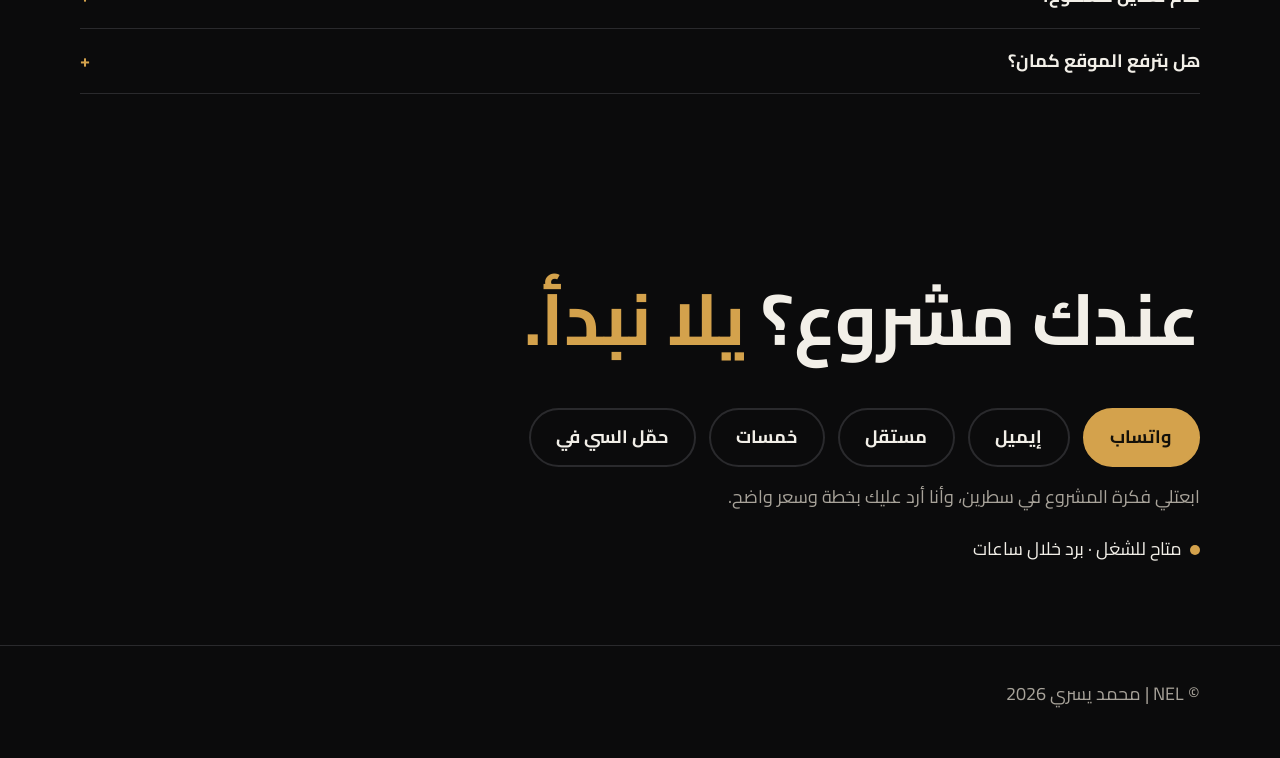
==== commit 6addf4f5: "Cache-bust stylesheet and app.js so the new hero styles load" ====
--- a/index.html
+++ b/index.html
@@ -8,7 +8,7 @@
 <meta property="og:type" content="website"><meta property="og:locale" content="ar_EG"><meta property="og:title" content="NEL | محمد يسري"><meta property="og:description" content="مواقع نضيفة، وشغل بيانات مظبوط."><meta property="og:image" content="https://nel-yousry.github.io/og.png"><meta property="og:url" content="https://nel-yousry.github.io/">
 <meta name="twitter:card" content="summary_large_image">
 <link rel="icon" href="favicon-32.png" type="image/png" sizes="32x32"><link rel="icon" href="favicon-512.png" type="image/png" sizes="512x512"><link rel="apple-touch-icon" href="apple-touch-icon.png">
-<script src="js/theme.js"></script><link rel="stylesheet" href="css/style.css">
+<script src="js/theme.js"></script><link rel="stylesheet" href="css/style.css?v=3">
 <script type="application/ld+json">{"@context":"https://schema.org","@type":"Person","name":"محمد يسري","alternateName":"NEL","jobTitle":"مصمم ومطور مواقع","address":{"@type":"PostalAddress","addressLocality":"القاهرة","addressCountry":"EG"},"sameAs":["https://mostaql.com/u/WX33","https://khamsat.com/user/wx33"]}</script>
 </head>
 <body>
@@ -98,5 +98,5 @@
 <p><span class="dot"></span><span data-i18n="avail">متاح للشغل</span> · <span id="reply"></span></p></div></section>
 </main>
 <footer><div class="w">© NEL | <span data-i18n="footer_name">محمد يسري</span> <span id="yr"></span></div></footer>
-<script src="js/config.js"></script><script src="js/i18n.js"></script><script src="js/app.js"></script>
+<script src="js/config.js"></script><script src="js/i18n.js"></script><script src="js/app.js?v=3"></script>
 </body></html>
--- a/css/style.css
+++ b/css/style.css
@@ -22,39 +22,92 @@
 .stage{direction:ltr;display:grid;grid-template-columns:auto 1fr;gap:1rem;align-items:center}
 .tg{display:flex;flex-direction:column;gap:.8rem}.tg button{width:64px;height:64px;border-radius:50%;border:2px solid var(--line);background:var(--card);color:var(--fg);font-size:1.9rem;cursor:pointer}
 .tg button[aria-pressed=true]{border-color:var(--gold);color:var(--gold)}
-.scene{width:100%;height:auto;border-radius:20px;display:block}
-.wall{fill:var(--wall);transition:fill .8s}.sky{fill:url(#skyG)}
-#skA{stop-color:var(--sky1)}#skB{stop-color:var(--sky2)}#saA{stop-color:var(--sand)}#saB{stop-color:var(--sand2)}
-#hA{stop-color:var(--halo);stop-opacity:.45}#hB{stop-color:var(--halo);stop-opacity:0}
-#sA{stop-color:#ffd45a;stop-opacity:.8}#sB{stop-color:#ffd45a;stop-opacity:0}
-#scA{stop-color:var(--gold);stop-opacity:.8}#scB{stop-color:var(--gold);stop-opacity:.04}
-.stars{fill:#fff;opacity:var(--starOp);transition:opacity .9s}
-.stars circle{animation:tw 3s ease-in-out infinite}
-.stars .b{animation-duration:4.4s;animation-delay:-1.2s}.stars .c{animation-duration:5.6s;animation-delay:-2.4s}
-@keyframes tw{0%,100%{opacity:.2}50%{opacity:1}}
-.sun-g{opacity:var(--sunOp);transition:opacity .9s}.sun{fill:#ffd45a}.sun-glow{fill:url(#sunG)}
-.moon-g{opacity:var(--moonOp);transition:opacity .9s}.moon{fill:#f3eeda}.moon-halo{fill:url(#haloG)}.crater{fill:#d9d2b8;opacity:.5}
-.cloud{fill:#fff;opacity:var(--cloudOp);transition:opacity .8s}
-.c1{animation:drift 26s ease-in-out infinite alternate}.c2{animation:drift 34s ease-in-out infinite alternate-reverse}.c3{animation:drift 44s ease-in-out infinite alternate}
-@keyframes drift{from{transform:translateX(-8px)}to{transform:translateX(12px)}}
-.sand{fill:url(#sandG)}.pyr,.pyr2{fill:var(--sand)}.pyr-sh{fill:var(--sand2)}
-.city{fill:var(--bld)}.dune{fill:none;stroke:var(--sand2);stroke-width:2}
-.winl{opacity:var(--litOp);transition:opacity .9s}
-.wl{fill:var(--winl);animation:wglow 5s ease-in-out infinite}
-.wl.w1{animation-delay:-.6s}.wl.w2{animation-delay:-1.8s}.wl.w3{animation-delay:-3s}.wl.w4{animation-delay:-4.1s}.wl.w5{animation-delay:-2.4s}
-@keyframes wglow{0%,100%{opacity:.3}50%{opacity:1}}
-.wframe{fill:none;stroke:var(--line);stroke-width:6}
-.desk{fill:var(--desk);transition:fill .8s}.glow{fill:url(#scrG);opacity:.5}
-.lapbase{fill:#2b2b30}.lapscr{fill:#0e1014}.lapfoot{fill:#3a3a40}
-.tl{stroke:var(--gold);stroke-width:3;stroke-linecap:round;fill:none;stroke-dasharray:100;animation:type 3.4s ease-in-out infinite}
-.tl2{animation-delay:.5s}.tl3{animation-delay:1s}
-@keyframes type{0%{stroke-dashoffset:100}45%,100%{stroke-dashoffset:0}}
-.caret{fill:var(--gold);animation:caret 1.1s steps(1) infinite}
-@keyframes caret{0%,49%{opacity:1}50%,100%{opacity:0}}
-.mug rect,.mug path{fill:none;stroke:var(--mut);stroke-width:2}
-.steam{stroke:var(--mut);stroke-width:1.6;fill:none;opacity:0;animation:steam 3.4s ease-in-out infinite}
-.s2{animation-delay:-1.7s}
-@keyframes steam{0%{opacity:0;transform:translateY(3px)}35%{opacity:.5}100%{opacity:0;transform:translateY(-7px)}}
+:root{
+--sc-sky1:#02040b;--sc-sky2:#071229;--sc-sky3:#1b2742;--sc-sky4:#332a33;
+--sc-glow:#e8a044;--sc-moon:#f8f2dd;--sc-sun-c:#ffd88f;
+--sc-dune:#131b2e;--sc-pyr:#18202f;--sc-pyr2:#1f2940;--sc-pyrEdge:#f4d49b;
+--sc-city:#05080f;--sc-win:#ffd489;--sc-lit:1;--sc-bloomOp:.55;
+--sc-mist:#f0c98a;--sc-mistOp:.10;
+--sc-fg:#010306;--sc-fgrim:rgba(236,196,118,.34);
+--sc-gnd1:#1a1626;--sc-gnd2:#070810;--sc-gnd3:#010204;--sc-ridge:rgba(240,200,130,.055);
+--sc-starOp:1;--sc-moonOp:1;--sc-sunOp:0;--sc-cloud:.05;
+--sc-edge:rgba(212,162,76,.28);--sc-vig:#000;--sc-vigop:.5;--sc-grain:.05
+}
+[data-theme=light]{
+--sc-sky1:#2f6fb5;--sc-sky2:#79b0e0;--sc-sky3:#ffbf78;--sc-sky4:#ffdda6;
+--sc-glow:#ffb85c;--sc-moon:#fffdf4;--sc-sun-c:#fff2c4;
+--sc-dune:#e2caa6;--sc-pyr:#e2cba4;--sc-pyr2:#cfb68e;--sc-pyrEdge:#fff3d8;
+--sc-city:#6d7784;--sc-win:#ffffff;--sc-lit:.16;--sc-bloomOp:.14;
+--sc-mist:#fff0d2;--sc-mistOp:.22;
+--sc-fg:#131110;--sc-fgrim:rgba(255,238,196,.45);
+--sc-gnd1:#ecc894;--sc-gnd2:#d3a970;--sc-gnd3:#b98d58;--sc-ridge:rgba(120,80,30,.14);
+--sc-starOp:0;--sc-moonOp:0;--sc-sunOp:1;--sc-cloud:.32;
+--sc-edge:rgba(138,90,0,.22);--sc-vig:#6b5228;--sc-vigop:.12;--sc-grain:.04
+}
+.scene{width:100%;height:auto;display:block;border-radius:18px;overflow:hidden;--px:0;--py:0}
+.scene [data-d]{transform:translate3d(calc(var(--px)*var(--dd)*1px),calc(var(--py)*var(--dd)*1px),0);transition:transform .85s cubic-bezier(.35,0,0,1)}
+#sk1{stop-color:var(--sc-sky1)}#sk2{stop-color:var(--sc-sky2)}#sk3{stop-color:var(--sc-sky3)}#sk4{stop-color:var(--sc-sky4)}
+#gl1{stop-color:var(--sc-glow);stop-opacity:.42}#gl2{stop-color:var(--sc-glow);stop-opacity:.14}#gl3{stop-color:var(--sc-glow);stop-opacity:0}
+#ha1{stop-color:var(--sc-moon);stop-opacity:.22}#ha2{stop-color:var(--sc-moon);stop-opacity:.07}#ha3{stop-color:var(--sc-moon);stop-opacity:0}
+#su1{stop-color:var(--sc-sun-c);stop-opacity:.65}#su2{stop-color:var(--sc-sun-c);stop-opacity:.18}#su3{stop-color:var(--sc-sun-c);stop-opacity:0}
+#gd1{stop-color:var(--sc-gnd1)}#gd2{stop-color:var(--sc-gnd2)}#gd3{stop-color:var(--sc-gnd3)}
+#gd1,#gd2,#gd3{transition:stop-color 1.1s}
+#vg1{stop-color:var(--sc-vig);stop-opacity:0}#vg2{stop-color:var(--sc-vig);stop-opacity:var(--sc-vigop)}
+#sk1,#sk2,#sk3,#sk4,#gl1,#gl2,#gl3,#ha1,#ha2,#ha3,#su1,#su2,#su3,#vg1,#vg2{transition:stop-color 1.1s,stop-opacity 1.1s}
+.sky{fill:url(#skyG)}
+.stars{fill:#fff;opacity:var(--sc-starOp);transition:opacity 1.1s}
+.stars circle{animation:scTw 4.4s ease-in-out infinite}
+.stars .b{animation-duration:6.2s;animation-delay:-2s}
+.stars .c{animation-duration:8.4s;animation-delay:-4s}
+.stars .bg{fill:#dce9ff;opacity:.09;animation-duration:11s}
+.stars .bs{animation:scTw 3.8s ease-in-out infinite}
+@keyframes scTw{0%,100%{opacity:.16}50%{opacity:1}}
+.shoot{transform:translate(120px,58px)}
+.shoot path{stroke:#fff;stroke-width:1.3;stroke-linecap:round;fill:none;opacity:0;animation:scShoot 18s cubic-bezier(.35,0,0,1) 6s infinite}
+@keyframes scShoot{0%,89%{opacity:0;transform:translate(0,0)}91%{opacity:.85;transform:translate(6px,-2px)}97%{opacity:0;transform:translate(140px,-42px)}100%{opacity:0;transform:translate(140px,-42px)}}
+.moon-g{opacity:var(--sc-moonOp);transition:opacity 1.1s}
+.moon-halo{fill:url(#haloG);animation:scBreath 9s ease-in-out infinite alternate}
+@keyframes scBreath{from{opacity:.85}to{opacity:1.1}}
+.moon-glow{fill:#fff;opacity:.08;filter:url(#soft2)}
+.moon{fill:var(--sc-moon)}
+.cr{fill:#0a1220;opacity:.07}
+.sun-g{opacity:var(--sc-sunOp);transition:opacity 1.1s}
+.sun-halo{fill:url(#sunG)}
+.sun-glow{fill:var(--sc-sun-c);opacity:.2;filter:url(#soft2)}
+.sun{fill:var(--sc-sun-c)}
+.clouds{opacity:var(--sc-cloud);transition:opacity 1.1s}
+.cl{fill:#fff;filter:url(#soft)}
+.c1{animation:scDrift 58s ease-in-out infinite alternate}
+.c2{animation:scDrift 76s ease-in-out infinite alternate-reverse}
+.c3{animation:scDrift 96s ease-in-out infinite alternate}
+@keyframes scDrift{from{transform:translateX(-18px)}to{transform:translateX(22px)}}
+.cityglow ellipse{fill:url(#glowG);animation:scGlow 14s ease-in-out infinite alternate}
+@keyframes scGlow{from{opacity:.82}to{opacity:1.18}}
+.dune{fill:var(--sc-dune)}
+.pyr{fill:var(--sc-pyr)}.pyr-l{fill:var(--sc-pyr2)}
+.pyr-e{fill:none;stroke:var(--sc-pyrEdge);stroke-width:.7;opacity:.12}
+.ctg rect,.ctg path{fill:var(--sc-city)}
+.ctg .lt{fill:var(--sc-win);opacity:var(--sc-lit);animation:scWin 9s ease-in-out infinite}
+@keyframes scWin{0%,100%{opacity:.6}50%{opacity:1}}
+.mist ellipse{fill:var(--sc-mist);opacity:var(--sc-mistOp);filter:url(#soft)}
+.m1{animation:scMist 40s ease-in-out infinite alternate}
+.m2{animation:scMist 58s ease-in-out infinite alternate-reverse}
+@keyframes scMist{from{transform:translateX(-24px)}to{transform:translateX(26px)}}
+.gnd{fill:url(#gndG)}
+.ridge{fill:none;stroke:var(--sc-ridge);stroke-width:1.2}
+.gspill{fill:url(#glowG);opacity:.55;animation:scGlow 14s ease-in-out infinite alternate}
+.fg .band{fill:var(--sc-fg)}
+.fg .rim{fill:none;stroke:var(--sc-fgrim);stroke-width:1.1}
+.fg .tank rect,.fg .plant .pot{fill:var(--sc-fg);stroke:none}
+.fg .rl{fill:none;stroke:var(--sc-fgrim);stroke-width:.9;opacity:.75}
+.fg .tank path,.fg .dish path,.fg .plant path,.fg .line path{fill:none;stroke:var(--sc-fg);stroke-width:2.4;stroke-linecap:round}
+.fg .line .cloth{fill:var(--sc-fg);stroke-width:0}
+.fg .antg path{fill:none;stroke:var(--sc-fg);stroke-width:2;stroke-linecap:round}
+.vig{fill:url(#vigG)}
+.grain{opacity:var(--sc-grain);mix-blend-mode:overlay;transition:opacity 1.1s}
+.edge{fill:none;stroke:var(--sc-edge);stroke-width:1.2;transition:stroke 1.1s}
+@media(prefers-reduced-motion:reduce){.scene [data-d]{transition:none}.scene *{animation:none!important}}
+35%{opacity:.5}100%{opacity:0;transform:translateY(-7px)}}
 .steps{position:relative;padding-inline-start:2.2rem}.rail{position:absolute;inset-block:0;inset-inline-start:0;width:2px;background:var(--line)}
 #fill{position:absolute;inset:0;background:var(--gold);transform-origin:top;transform:scaleY(0)}
 .step{display:grid;gap:1.5rem;align-items:center;padding:2rem 0}.step .n{font:700 1rem Cairo;color:var(--gold);direction:ltr;text-align:right}html[dir=ltr] .step .n{text-align:left}.step h3{font-size:1.7rem}.step p{color:var(--mut)}
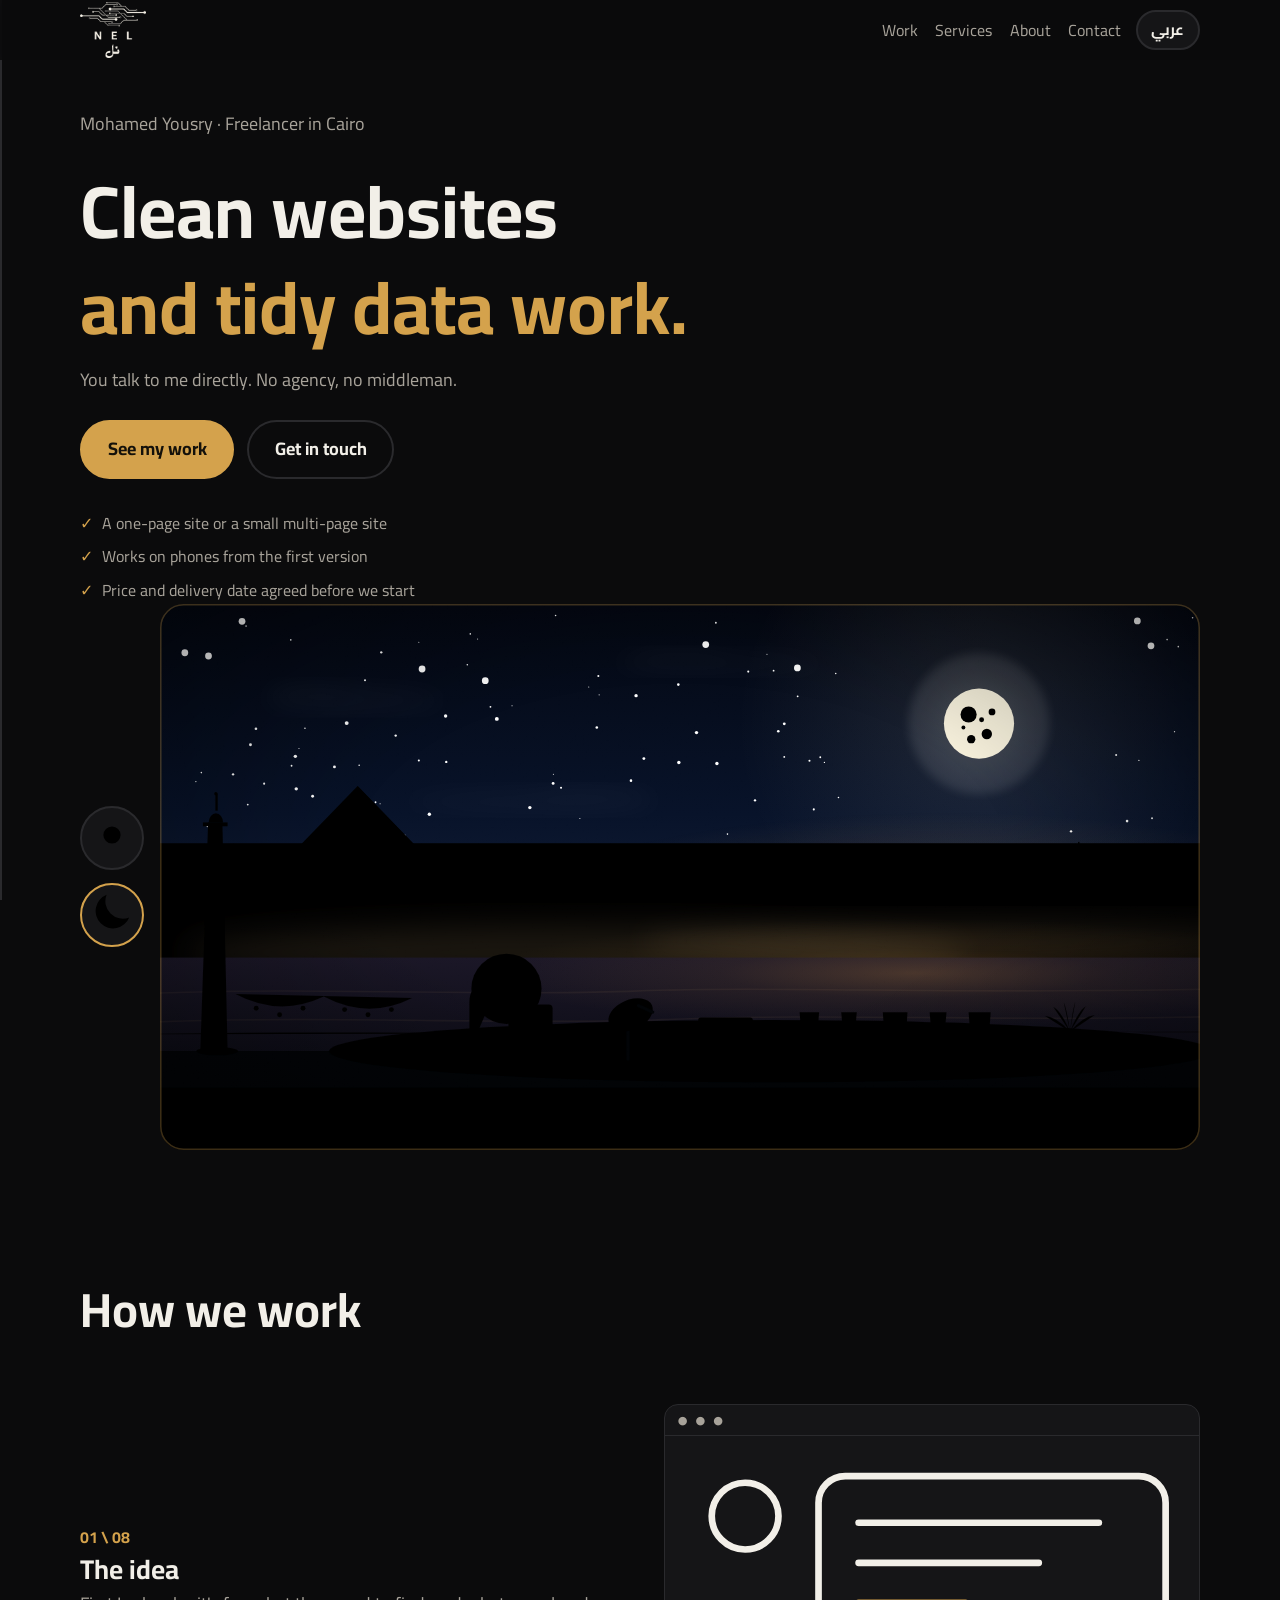
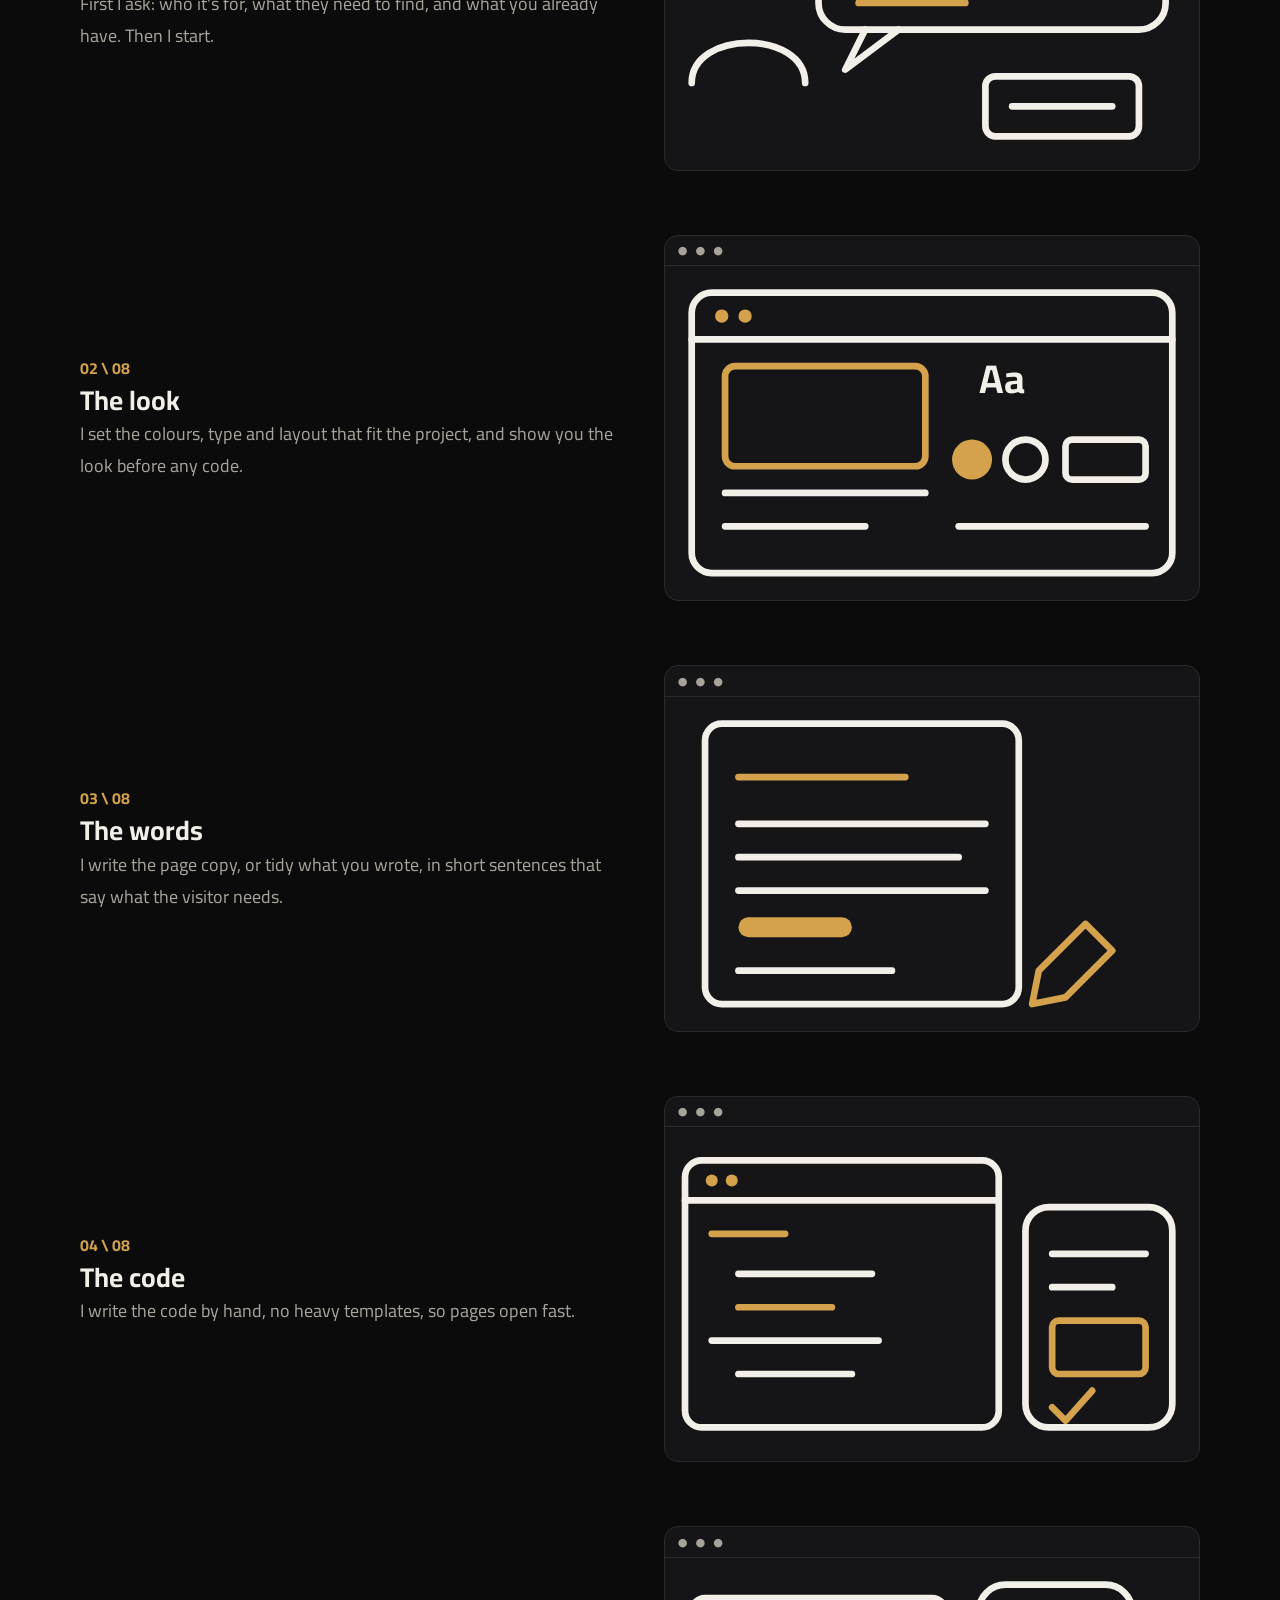
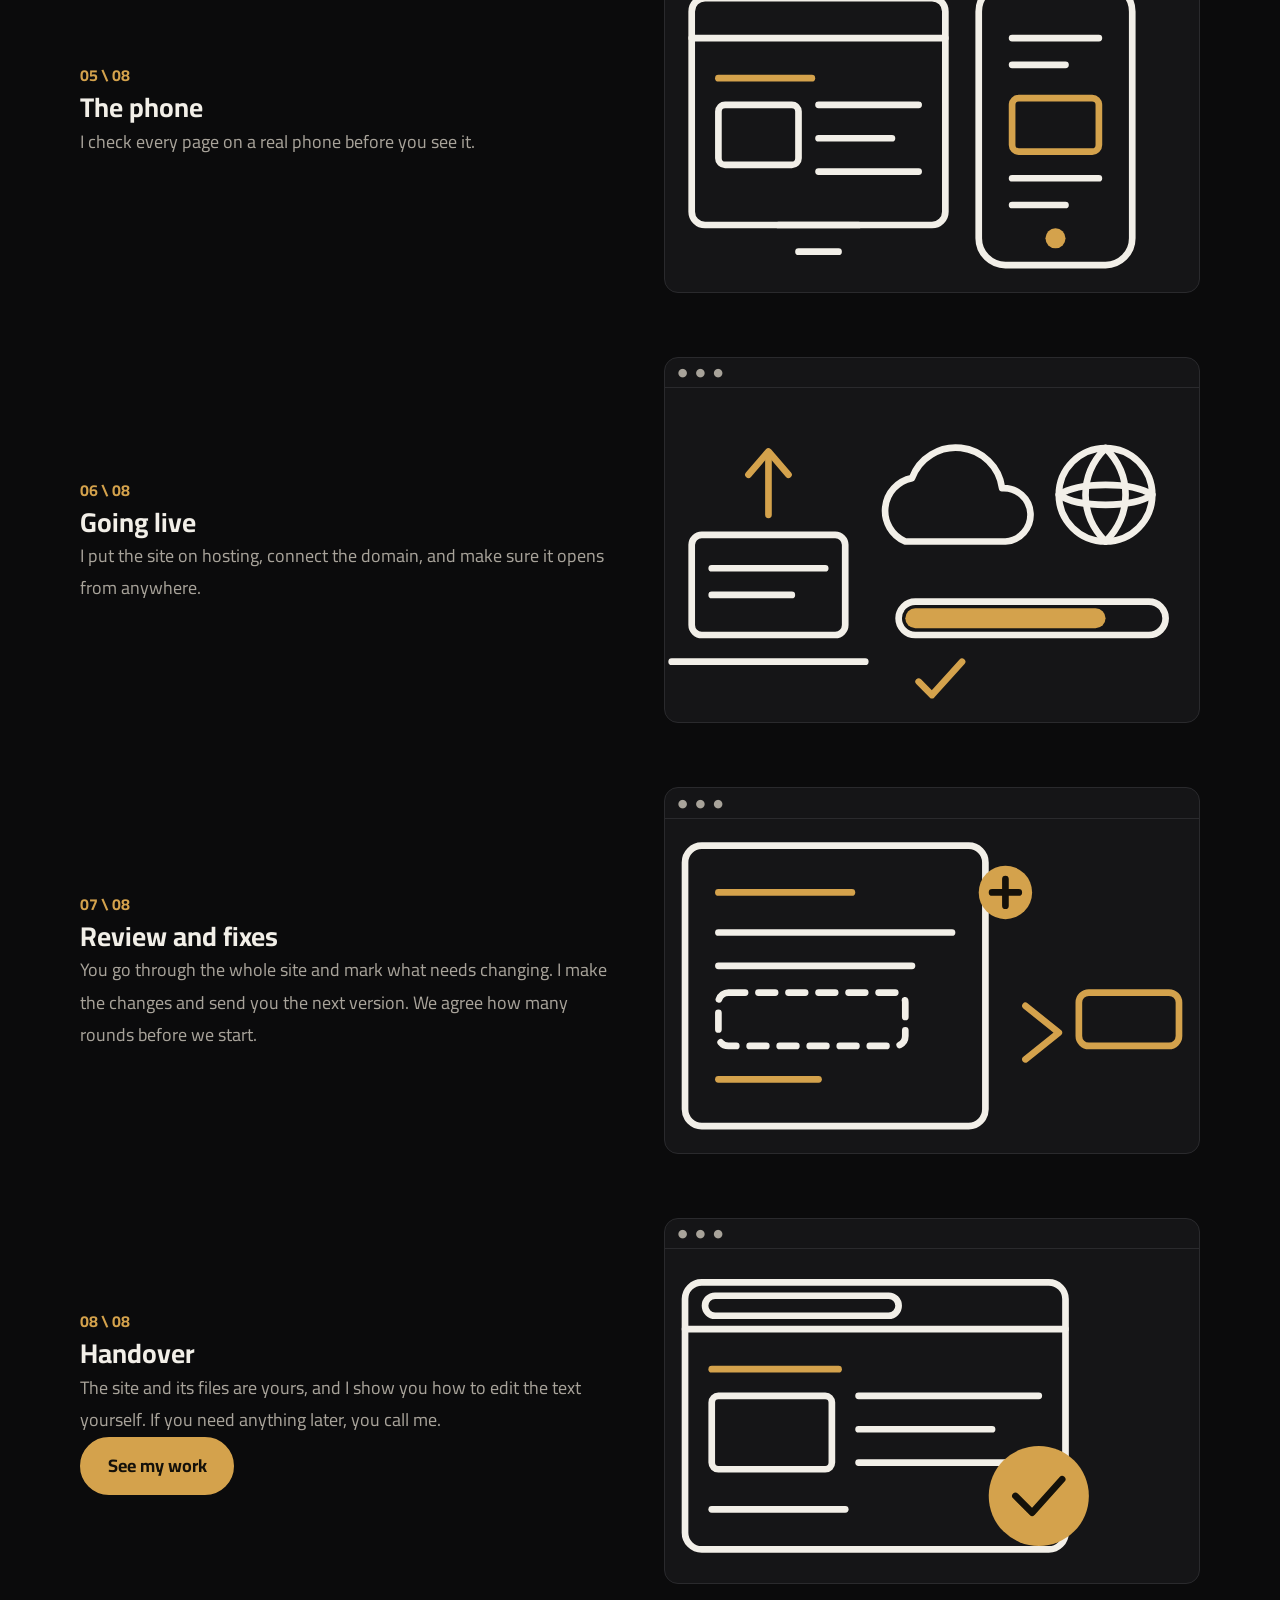
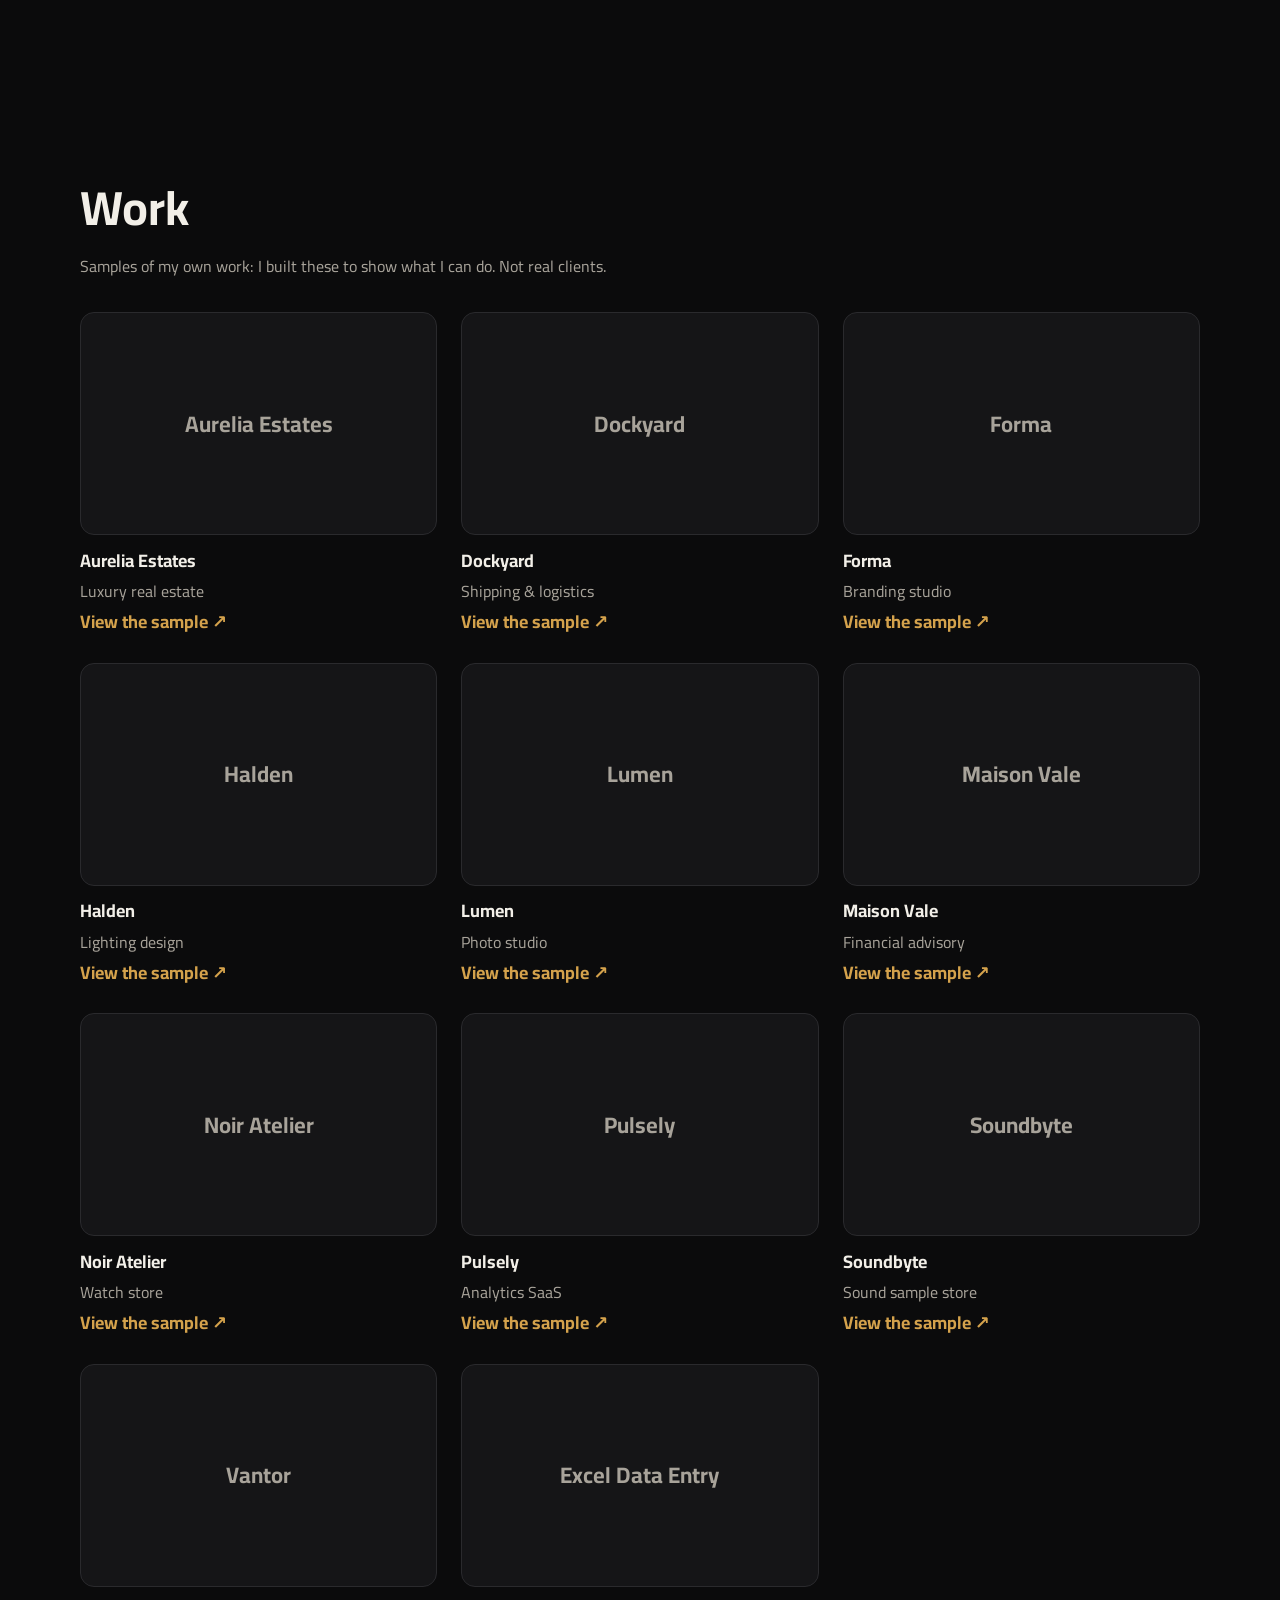
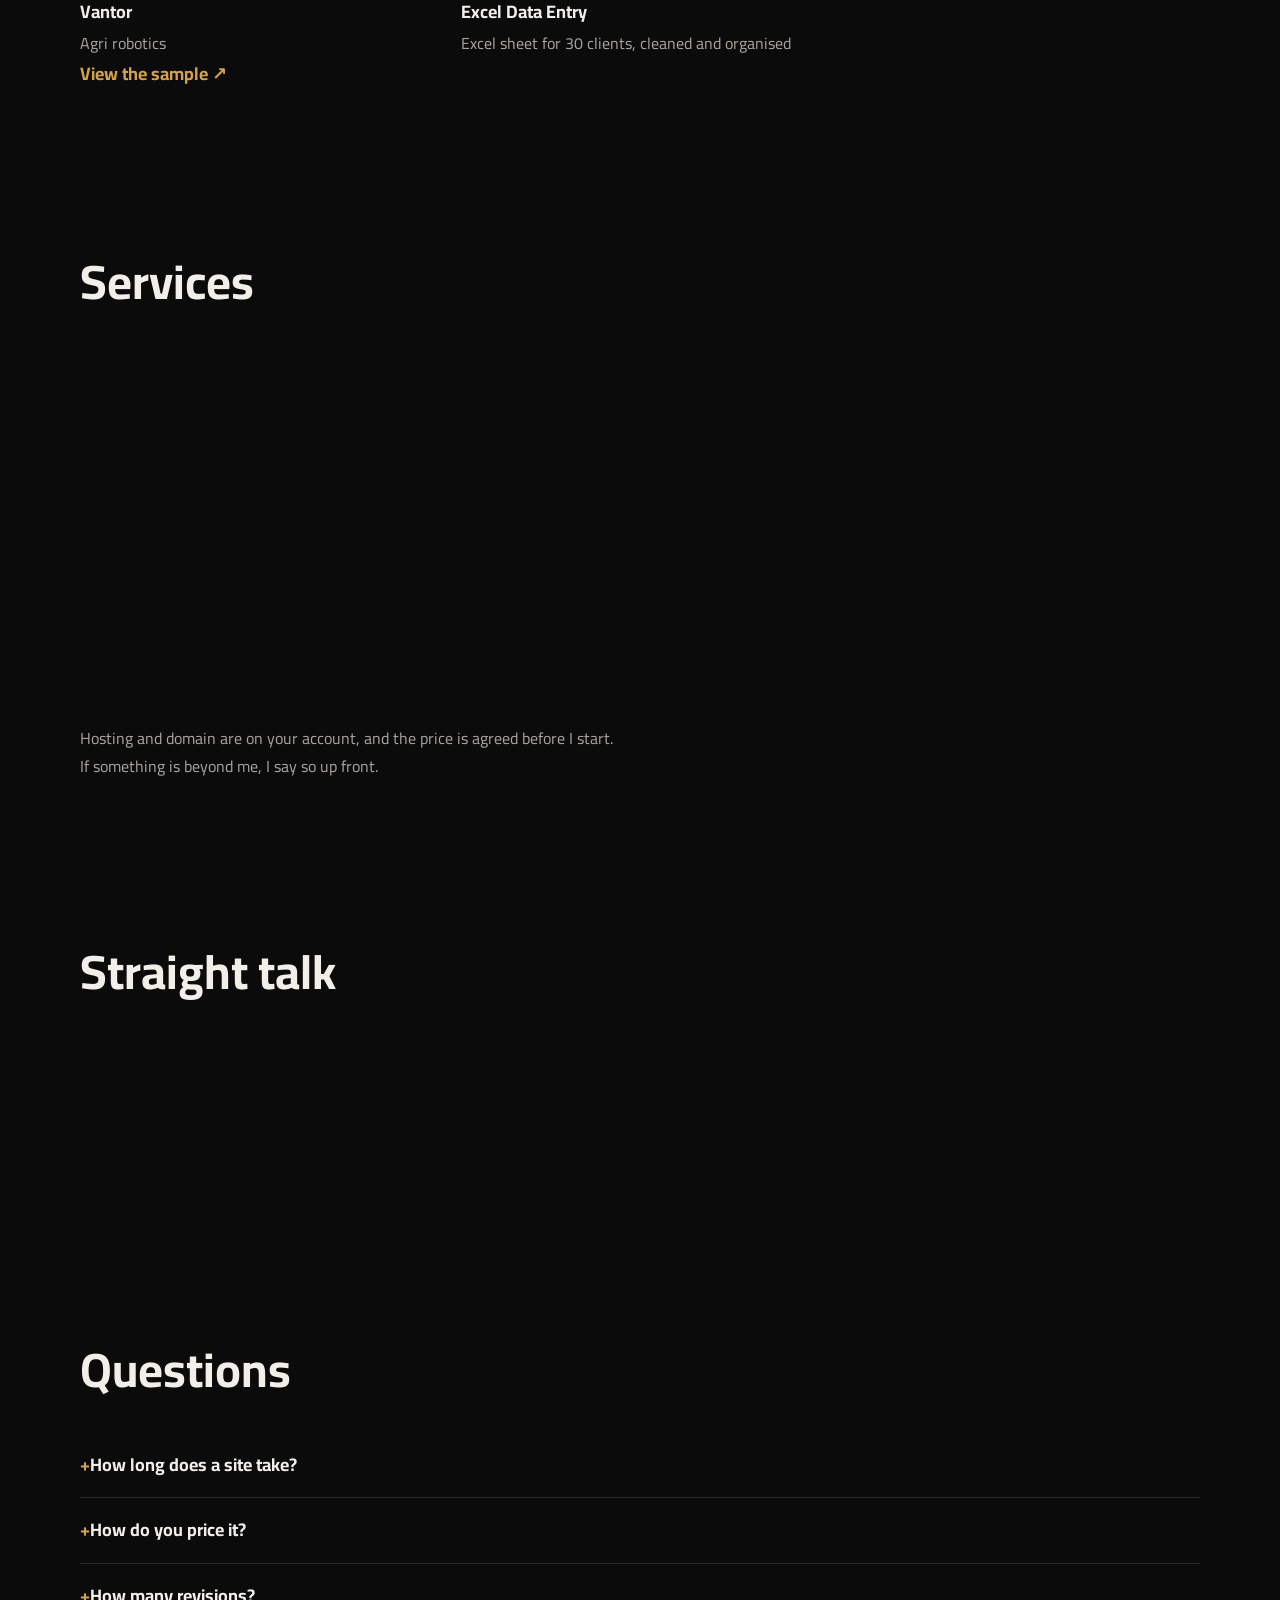
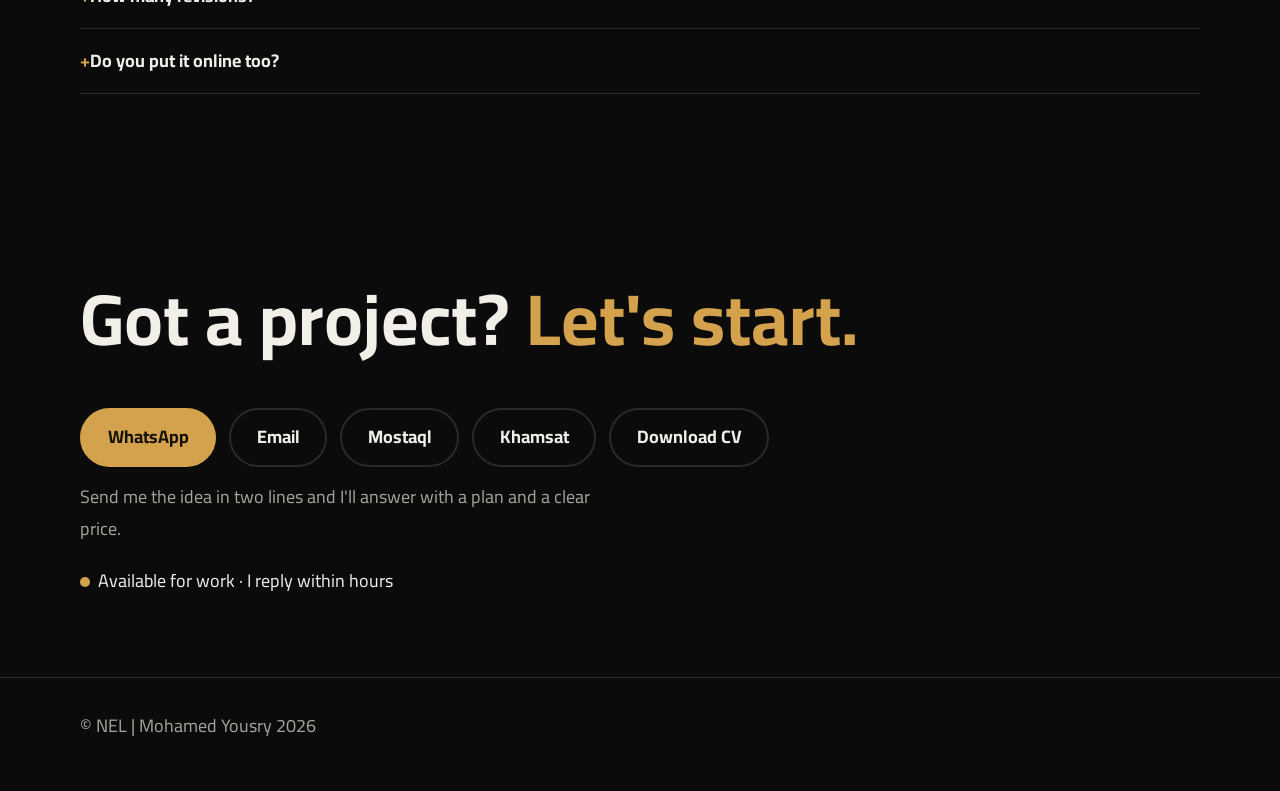
==== commit 7d08a55e: "Hero scene rebuilt: layered Cairo night/day with rooftop foreground, minaret, laundry, string lights" ====
--- a/index.html
+++ b/index.html
@@ -1,5 +1,5 @@
 <!doctype html>
-<html lang="ar" dir="rtl" data-theme="dark">
+<html lang="en" dir="ltr" data-theme="dark" data-lang="en">
 <head><meta http-equiv="Content-Security-Policy" content="default-src 'self'; script-src 'self'; style-src 'self'; img-src 'self' data:; font-src 'self'; connect-src 'self'; object-src 'none'; base-uri 'self'; form-action 'self'"><meta name="referrer" content="strict-origin-when-cross-origin">
 <meta charset="utf-8"><meta name="viewport" content="width=device-width,initial-scale=1">
 <title data-i18n="title">NEL | محمد يسري — مواقع وإدخال بيانات</title>
@@ -8,7 +8,7 @@
 <meta property="og:type" content="website"><meta property="og:locale" content="ar_EG"><meta property="og:title" content="NEL | محمد يسري"><meta property="og:description" content="مواقع نضيفة، وشغل بيانات مظبوط."><meta property="og:image" content="https://nel-yousry.github.io/og.png"><meta property="og:url" content="https://nel-yousry.github.io/">
 <meta name="twitter:card" content="summary_large_image">
 <link rel="icon" href="favicon-32.png" type="image/png" sizes="32x32"><link rel="icon" href="favicon-512.png" type="image/png" sizes="512x512"><link rel="apple-touch-icon" href="apple-touch-icon.png">
-<script src="js/theme.js"></script><link rel="stylesheet" href="css/style.css?v=3">
+<script src="js/theme.js"></script><link rel="stylesheet" href="css/style.css?v=4">
 <script type="application/ld+json">{"@context":"https://schema.org","@type":"Person","name":"محمد يسري","alternateName":"NEL","jobTitle":"مصمم ومطور مواقع","address":{"@type":"PostalAddress","addressLocality":"القاهرة","addressCountry":"EG"},"sameAs":["https://mostaql.com/u/WX33","https://khamsat.com/user/wx33"]}</script>
 </head>
 <body>
@@ -23,34 +23,73 @@
 <div class="cta"><a class="btn" href="#work" data-i18n="cta_work">شوف أعمالي</a><a class="btn o" href="#contact" data-i18n="cta_contact">تواصل معايا</a></div>
 <ul class="facts"><li data-i18n="hero_f1">موقع صفحة واحدة أو موقع تعريفي صغير</li><li data-i18n="hero_f2">بيشتغل على الموبايل من أول نسخة</li><li data-i18n="hero_f3">السعر وميعاد التسليم بنتفق عليهم قبل ما نبدأ</li></ul>
 <div class="stage">
-<div class="tg" role="group" aria-label="اختار الوضع" data-i18n-aria="aria_theme"><button type="button" data-set="light" aria-label="نهاري" data-i18n-aria="aria_day" aria-pressed="false">☀</button><button type="button" data-set="dark" aria-label="ليلي" data-i18n-aria="aria_night" aria-pressed="true">☾</button></div>
+<div class="tg" role="group" aria-label="اختار الوضع" data-i18n-aria="aria_theme"><button type="button" data-set="light" aria-label="نهاري" data-i18n-aria="aria_day" aria-pressed="false"><svg viewBox="0 0 24 24" aria-hidden="true" focusable="false"><circle cx="12" cy="12" r="4.3"/><path d="M12 2.4v2.3M12 19.3v2.3M2.4 12h2.3M19.3 12h2.3M5.3 5.3l1.65 1.65M17.05 17.05l1.65 1.65M18.7 5.3l-1.65 1.65M6.95 17.05L5.3 18.7"/></svg></button><button type="button" data-set="dark" aria-label="ليلي" data-i18n-aria="aria_night" aria-pressed="true"><svg viewBox="0 0 24 24" aria-hidden="true" focusable="false"><path d="M20.6 14.7A8.7 8.7 0 0 1 9.3 3.4a8.7 8.7 0 1 0 11.3 11.3Z"/></svg></button></div>
 <svg class="scene" viewBox="0 0 800 420" role="img" data-i18n-aria="aria_scene" aria-label="القاهرة والأهرامات بالليل والنهار">
 <defs>
-<linearGradient id="skyG" x1="0" y1="0" x2="0" y2="1">
-<stop id="sk1" offset="0"/><stop id="sk2" offset=".42"/><stop id="sk3" offset=".74"/><stop id="sk4" offset="1"/></linearGradient>
+<linearGradient id="skyG" x1="0" y1="0" x2="0" y2="1"><stop id="sk1" offset="0"/><stop id="sk2" offset=".42"/><stop id="sk3" offset=".76"/><stop id="sk4" offset="1"/></linearGradient>
 <radialGradient id="glowG" cx=".5" cy=".5" r=".5"><stop id="gl1" offset="0"/><stop id="gl2" offset=".45"/><stop id="gl3" offset="1"/></radialGradient>
-<radialGradient id="haloG" cx=".5" cy=".5" r=".5"><stop id="ha1" offset="0"/><stop id="ha2" offset=".3"/><stop id="ha3" offset="1"/></radialGradient>
-<radialGradient id="sunG" cx=".5" cy=".5" r=".5"><stop id="su1" offset="0"/><stop id="su2" offset=".38"/><stop id="su3" offset="1"/></radialGradient>
-<linearGradient id="gndG" x1="0" y1="0" x2="0" y2="1"><stop id="gd1" offset="0"/><stop id="gd2" offset=".45"/><stop id="gd3" offset="1"/></linearGradient>
-<radialGradient id="vigG" cx=".5" cy=".44" r=".8"><stop id="vg1" offset=".42"/><stop id="vg2" offset="1"/></radialGradient>
-<filter id="soft" x="-40%" y="-40%" width="180%" height="180%"><feGaussianBlur stdDeviation="10"/></filter>
-<filter id="soft2" x="-60%" y="-60%" width="220%" height="220%"><feGaussianBlur stdDeviation="3"/></filter>
-<filter id="dof" x="-5%" y="-5%" width="110%" height="110%"><feGaussianBlur stdDeviation="0.6"/></filter>
-<filter id="grain"><feTurbulence type="fractalNoise" baseFrequency="0.85" numOctaves="2" stitchTiles="stitch"/><feColorMatrix type="saturate" values="0"/></filter>
+<radialGradient id="haloG" cx=".5" cy=".5" r=".5"><stop id="ha1" offset="0"/><stop id="ha2" offset=".32"/><stop id="ha3" offset="1"/></radialGradient>
+<radialGradient id="moonG" cx=".38" cy=".34" r=".72"><stop id="mo1" offset="0"/><stop id="mo2" offset=".72"/><stop id="mo3" offset="1"/></radialGradient>
+<radialGradient id="sunG" cx=".5" cy=".5" r=".5"><stop id="su1" offset="0"/><stop id="su2" offset=".36"/><stop id="su3" offset="1"/></radialGradient>
+<linearGradient id="gndG" x1="0" y1="0" x2="0" y2="1"><stop id="gd1" offset="0"/><stop id="gd2" offset=".55"/><stop id="gd3" offset="1"/></linearGradient>
+<linearGradient id="hazeG" x1="0" y1="0" x2="0" y2="1"><stop id="hz0" offset="0"/><stop id="hz1" offset=".55"/><stop id="hz2" offset="1"/></linearGradient>
+<linearGradient id="deckG" x1="0" y1="0" x2="0" y2="1"><stop id="dk1" offset="0"/><stop id="dk2" offset="1"/></linearGradient>
+<linearGradient id="pyrG" x1="0" y1="0" x2="0" y2="1"><stop id="py1" offset="0"/><stop id="py2" offset="1"/></linearGradient>
+<linearGradient id="pyrG2" x1="0" y1="0" x2="0" y2="1"><stop id="py3" offset="0"/><stop id="py4" offset="1"/></linearGradient>
+<radialGradient id="vigG" cx=".5" cy=".46" r=".78"><stop id="vg1" offset=".4"/><stop id="vg2" offset="1"/></radialGradient>
+<filter id="soft" x="-40%" y="-40%" width="180%" height="180%"><feGaussianBlur stdDeviation="11"/></filter>
+<filter id="soft2" x="-70%" y="-70%" width="240%" height="240%"><feGaussianBlur stdDeviation="3.2"/></filter>
+<filter id="soft3" x="-60%" y="-60%" width="220%" height="220%"><feGaussianBlur stdDeviation="1.4"/></filter>
+<filter id="dof" x="-5%" y="-5%" width="110%" height="110%"><feGaussianBlur stdDeviation="0.7"/></filter>
+<filter id="grain"><feTurbulence type="fractalNoise" baseFrequency="0.82" numOctaves="2" stitchTiles="stitch"/><feColorMatrix type="saturate" values="0"/></filter>
 <clipPath id="wc"><rect x="0" y="0" width="800" height="420" rx="18"/></clipPath>
+<clipPath id="pc0"><path d="M152 140 L280 272 L24 272 Z"/></clipPath><clipPath id="pc1"><path d="M272 192 L340 272 L204 272 Z"/></clipPath><clipPath id="pc2"><path d="M340 210 L378 272 L302 272 Z"/></clipPath>
 </defs>
 <g clip-path="url(#wc)">
-<g data-d="0" style="--dd:0"><rect class="sky" x="-40" y="-40" width="880" height="480"/></g>
-<g class="stars" data-d="1" style="--dd:1"><circle class="c" cx="497.3" cy="175.6" r="1.5"/><circle class="a" cx="750.4" cy="175.1" r="0.95"/><circle class="c" cx="669.6" cy="183.6" r="0.55"/><circle class="b" cx="45.1" cy="38.7" r="0.65"/><circle class="c" cx="691.8" cy="91.1" r="0.45"/><circle class="b" cx="201.5" cy="173.1" r="0.8"/><circle class="a" cx="148.2" cy="205.0" r="0.8"/><circle class="c" cx="607.4" cy="18.8" r="0.95"/><circle class="a" cx="356.3" cy="32.9" r="1.5"/><circle class="a" cx="169.9" cy="52.4" r="0.55"/><circle class="c" cx="233.1" cy="227.0" r="0.95"/><circle class="a" cx="499.6" cy="44.5" r="1.2"/><circle class="a" cx="769.5" cy="211.1" r="0.65"/><circle class="b" cx="290.1" cy="40.8" r="0.55"/><circle class="c" cx="55.6" cy="72.5" r="0.95"/><circle class="a" cx="6.7" cy="160.6" r="0.65"/><circle class="c" cx="249.5" cy="193.5" r="0.8"/><circle class="a" cx="254.1" cy="114.6" r="1.2"/><circle class="c" cx="49.1" cy="230.2" r="0.45"/><circle class="b" cx="287.3" cy="96.6" r="0.95"/><circle class="b" cx="294.0" cy="137.4" r="0.45"/><circle class="a" cx="41.0" cy="44.3" r="0.55"/><circle class="b" cx="602.5" cy="219.5" r="0.8"/><circle class="b" cx="409.9" cy="210.9" r="0.65"/><circle class="b" cx="89.6" cy="177.1" r="1.5"/><circle class="a" cx="684.9" cy="10.6" r="0.45"/><circle class="b" cx="273.9" cy="144.9" r="0.55"/><circle class="b" cx="222.3" cy="166.4" r="0.45"/><circle class="a" cx="547.3" cy="73.6" r="1.5"/><circle class="b" cx="500.4" cy="170.7" r="0.65"/><circle class="c" cx="131.9" cy="13.4" r="0.95"/><circle class="c" cx="735.5" cy="9.4" r="1.2"/><circle class="b" cx="276.3" cy="60.5" r="1.2"/><circle class="a" cx="119.3" cy="231.1" r="1.2"/><circle class="a" cx="638.9" cy="80.2" r="0.55"/><circle class="c" cx="781.2" cy="134.0" r="0.55"/><circle class="b" cx="714.0" cy="98.8" r="0.55"/><circle class="b" cx="299.4" cy="15.8" r="0.8"/><circle class="a" cx="115.8" cy="217.7" r="0.95"/><circle class="c" cx="777.0" cy="108.1" r="0.8"/><circle class="b" cx="581.8" cy="114.1" r="0.65"/><circle class="c" cx="323.8" cy="36.3" r="0.8"/><circle class="b" cx="764.2" cy="148.7" r="0.8"/><circle class="c" cx="146.7" cy="117.1" r="0.95"/><circle class="b" cx="691.0" cy="86.6" r="1.5"/><circle class="b" cx="554.1" cy="157.4" r="1.5"/><circle class="b" cx="291.8" cy="166.8" r="0.65"/><circle class="b" cx="213.8" cy="231.5" r="1.2"/><circle class="c" cx="761.9" cy="81.6" r="0.55"/><circle class="b" cx="678.6" cy="113.0" r="1.5"/><circle class="c" cx="262.1" cy="66.0" r="0.65"/><circle class="b" cx="516.8" cy="188.6" r="0.65"/><circle class="b" cx="514.1" cy="174.7" r="1.5"/><circle class="c" cx="281.2" cy="199.2" r="1.5"/><circle class="c" cx="360.2" cy="87.2" r="0.65"/><circle class="b" cx="116.4" cy="231.4" r="0.55"/><circle class="a" cx="746.4" cy="113.7" r="1.2"/><circle class="c" cx="574.0" cy="172.9" r="0.55"/><circle class="b" cx="622.1" cy="137.9" r="1.2"/><circle class="c" cx="243.7" cy="131.5" r="1.5"/><circle class="a" cx="218.4" cy="235.1" r="0.55"/><circle class="a" cx="468.5" cy="148.0" r="0.55"/><circle class="a" cx="605.1" cy="44.2" r="1.2"/><circle class="a" cx="785.3" cy="231.3" r="0.55"/><circle class="b" cx="710.3" cy="27.9" r="0.55"/><circle class="b" cx="157.1" cy="10.3" r="0.8"/><circle class="a" cx="305.2" cy="145.2" r="0.95"/><circle class="b" cx="192.4" cy="213.3" r="0.45"/><circle class="a" cx="325.1" cy="67.2" r="0.8"/><circle class="c" cx="549.6" cy="130.1" r="0.45"/><circle class="bg" cx="70" cy="40" r="10.45"/><circle class="bs" cx="70" cy="40" r="1.9"/><circle class="bg" cx="210" cy="20" r="8.25"/><circle class="bs" cx="210" cy="20" r="1.5"/><circle class="bg" cx="330" cy="64" r="6.6"/><circle class="bs" cx="330" cy="64" r="1.2"/><circle class="bg" cx="452" cy="28" r="6.050000000000001"/><circle class="bs" cx="452" cy="28" r="1.1"/><circle class="bg" cx="520" cy="150" r="5.5"/><circle class="bs" cx="520" cy="150" r="1.0"/><circle class="bg" cx="160" cy="120" r="5.5"/><circle class="bs" cx="160" cy="120" r="1.0"/></g>
-<g class="shoot" data-d="1" style="--dd:1"><path d="M0 0 L54 -16"/></g>
-<g class="moon-g" data-d="1.6" style="--dd:1.6"><circle class="moon-halo" cx="612" cy="112" r="170"/><circle class="moon-glow" cx="612" cy="112" r="52"/><circle class="moon" cx="612" cy="112" r="26"/><circle class="cr" cx="604" cy="104" r="5.4"/><circle class="cr" cx="618" cy="120" r="3.6"/><circle class="cr" cx="620" cy="103" r="2.4"/><circle class="cr" cx="607" cy="122" r="2.8"/></g>
-<g class="sun-g" data-d="1.6" style="--dd:1.6"><circle class="sun-halo" cx="612" cy="212" r="200"/><circle class="sun-glow" cx="612" cy="212" r="64"/><circle class="sun" cx="612" cy="212" r="30"/></g>
-<g class="clouds" data-d="2.2" style="--dd:2.2"><g class="cl c1"><ellipse cx="160" cy="96" rx="66" ry="7"/><ellipse cx="130" cy="90" rx="34" ry="5"/></g><g class="cl c2"><ellipse cx="430" cy="58" rx="80" ry="5.5"/><ellipse cx="400" cy="53" rx="38" ry="4.5"/></g><g class="cl c3"><ellipse cx="300" cy="168" rx="96" ry="6"/></g></g>
-<g class="cityglow" data-d="2.2" style="--dd:2.2"><ellipse cx="560" cy="308" rx="360" ry="120"/></g>
-<g class="far" data-d="3" style="--dd:3"><path class="dune" d="M-20 296 C70 290 140 294 210 296 C300 299 360 292 450 296 C560 300 650 293 760 297 L820 296 L820 302 L-20 302 Z"/><path class="pyr" d="M150 206 L46 301 L254 301 Z"/><path class="pyr-l" d="M150 206 L254 301 L158 301 Z"/><path class="pyr-e" d="M150 206 L254 301"/><path class="pyr" d="M286 232 L220 301 L352 301 Z"/><path class="pyr-l" d="M286 232 L352 301 L291 301 Z"/><path class="pyr-e" d="M286 232 L352 301"/><path class="pyr" d="M372 250 L338 301 L406 301 Z"/><path class="pyr-l" d="M372 250 L406 301 L375 301 Z"/><path class="pyr-e" d="M372 250 L406 301"/></g>
-<g class="ctg" data-d="3.6" style="--dd:3.6"><rect x="436" y="285" width="17" height="16"/><rect x="444" y="278" width="1.4" height="7"/><rect x="456" y="285" width="17" height="16"/><rect x="477" y="276" width="14" height="25"/><rect x="495" y="279" width="17" height="22"/><rect x="513" y="294" width="13" height="7"/><rect x="528" y="274" width="13" height="27"/><rect x="545" y="287" width="14" height="14"/><rect x="563" y="289" width="14" height="12"/><rect x="580" y="294" width="14" height="7"/><rect x="598" y="285" width="22" height="16"/><rect x="609" y="278" width="1.4" height="7"/><rect x="623" y="290" width="8" height="11"/><rect x="634" y="279" width="11" height="22"/><rect x="648" y="279" width="12" height="22"/><rect x="661" y="290" width="8" height="11"/><rect x="672" y="285" width="17" height="16"/><rect x="691" y="294" width="8" height="7"/><rect x="700" y="277" width="22" height="24"/><rect x="726" y="276" width="17" height="25"/><rect x="747" y="282" width="21" height="19"/><rect x="770" y="285" width="22" height="16"/><rect x="795" y="294" width="21" height="7"/><g class="ct"><rect x="520" y="258" width="3.4" height="42"/><path d="M516.5 258 A3.8 3.8 0 0 1 526.9 258 Z"/><rect x="521.1" y="244" width="1.4" height="7"/></g><g class="ct"><rect x="700" y="270" width="3.4" height="30"/><path d="M696.5 270 A3.8 3.8 0 0 1 706.9 270 Z"/><rect x="701.1" y="256" width="1.4" height="7"/></g><rect class="lt" x="480" y="282" width="1.6" height="1.8"/><rect class="lt" x="523" y="297" width="1.6" height="1.8"/><rect class="lt" x="568" y="297" width="1.6" height="1.8"/><rect class="lt" x="613" y="289" width="1.6" height="1.8"/><rect class="lt" x="628" y="295" width="1.6" height="1.8"/><rect class="lt" x="639" y="284" width="1.6" height="1.8"/><rect class="lt" x="678" y="291" width="1.6" height="1.8"/></g>
-<g class="mist" data-d="3.6" style="--dd:3.6"><ellipse class="m1" cx="300" cy="292" rx="260" ry="14"/><ellipse class="m2" cx="620" cy="286" rx="220" ry="10"/></g>
-<g class="ground" data-d="4.4" style="--dd:4.4"><rect class="gnd" x="-40" y="296" width="880" height="164"/><ellipse class="gspill" cx="560" cy="316" rx="330" ry="46"/><path class="ridge r1" d="M-20 330 C120 322 240 332 360 326 C480 320 600 330 820 324"/><path class="ridge r2" d="M-20 360 C140 352 260 362 380 356 C520 350 660 360 820 354"/><path class="ridge r3" d="M-20 388 C120 380 300 390 460 384 C600 379 720 388 820 383"/></g><g class="fg" data-d="6" style="--dd:6"><path class="band" d="M-20 372 C60 368 140 373 220 370 C320 366 420 372 520 369 C620 366 720 371 820 368 L820 440 L-20 440 Z"/><path class="rim" d="M-20 372 C60 368 140 373 220 370 C320 366 420 372 520 369 C620 366 720 371 820 368"/><g class="tank"><rect x="86" y="338" width="46" height="34" rx="3"/><rect x="82" y="331" width="54" height="8" rx="3"/><path d="M98 372 l0 6 M120 372 l0 6"/><path class="rl" d="M82 335 h54"/></g><g class="dish"><path d="M306 370 l0 -34"/><path d="M291 336 a15 15 0 0 1 28 6"/><path d="M306 336 l0 -10"/><path class="rl" d="M291 336 a15 15 0 0 1 28 6"/></g><g class="plant"><path class="pot" d="M500 370 l4 -16 h26 l4 16 z"/><path d="M516 354 c0 -12 0 -22 1 -30"/><path d="M517 326 c-14 -4 -22 -14 -24 -26 c14 3 24 12 24 26"/><path d="M517 326 c14 -4 22 -14 24 -26 c-14 3 -24 12 -24 26"/><path d="M517 328 c-8 -10 -10 -22 -7 -32 c9 8 12 20 7 32"/><path d="M517 328 c8 -10 10 -22 7 -32 c-9 8 -12 20 -7 32"/><path d="M517 330 c-2 -12 1 -22 5 -30"/></g><g class="line"><path d="M632 370 l0 -44 M742 370 l0 -40"/><path d="M632 328 C670 340 706 336 742 330"/><path class="cloth" d="M648 331 l0 16 q7 4 14 0 l0 -14"/><path class="cloth" d="M676 333 l0 18 q7 4 14 0 l0 -16"/><path class="cloth" d="M704 334 l0 15 q7 4 14 0 l0 -13"/></g><g class="antg"><path d="M790 370 l0 -46 M783 328 l14 0 M785 338 l10 0 M786 348 l8 0"/></g></g>
+<g data-d="0"><rect class="sky" x="-40" y="-40" width="880" height="480"/></g>
+<g class="stars" data-d=".8">
+<g class="sh"><circle cx="751.8" cy="13" r="2.6"/><circle cx="63.1" cy="13.3" r="2.6"/><circle cx="419.8" cy="31.2" r="2.6"/><circle cx="762.3" cy="32.2" r="2.6"/><circle cx="19.1" cy="37.5" r="2.6"/><circle cx="37.3" cy="40" r="2.6"/><circle cx="490.3" cy="49.2" r="2.6"/><circle cx="201.6" cy="50" r="2.6"/><circle cx="250.2" cy="59" r="2.6"/></g>
+<g class="sa"><circle cx="304.3" cy="8.9" r="0.6"/><circle cx="63.1" cy="13.3" r="1.5"/><circle cx="238.7" cy="23" r="0.6"/><circle cx="100.6" cy="27.6" r="0.6"/><circle cx="762.3" cy="32.2" r="1.5"/><circle cx="19.1" cy="37.5" r="1.1"/><circle cx="236.4" cy="46.7" r="0.6"/><circle cx="472" cy="51.3" r="0.7"/><circle cx="337.2" cy="55.4" r="0.8"/><circle cx="398.7" cy="62" r="1"/><circle cx="366.2" cy="70.5" r="1.3"/><circle cx="254.2" cy="79.1" r="0.7"/><circle cx="143.6" cy="91.6" r="1.5"/><circle cx="111.5" cy="95.6" r="0.6"/><circle cx="780.4" cy="98.2" r="0.5"/><circle cx="69.6" cy="108.3" r="1.1"/><circle cx="104.1" cy="117.2" r="1.3"/><circle cx="372.2" cy="118.9" r="1.1"/><circle cx="499.6" cy="120.6" r="0.8"/><circle cx="511.1" cy="121.9" r="0.5"/><circle cx="101.2" cy="124.4" r="0.7"/><circle cx="302.6" cy="130.9" r="0.4"/><circle cx="27.6" cy="136.6" r="0.5"/><circle cx="308.5" cy="141.3" r="0.8"/><circle cx="521.9" cy="148.8" r="0.6"/><circle cx="169.3" cy="153.7" r="0.4"/><circle cx="502.9" cy="158" r="0.8"/><circle cx="323" cy="165" r="0.4"/><circle cx="700.8" cy="174.9" r="0.9"/><circle cx="345.3" cy="193" r="0.7"/><circle cx="792.6" cy="200.9" r="0.8"/><circle cx="168.9" cy="203.4" r="1.1"/><circle cx="172.9" cy="214.8" r="0.7"/><circle cx="377.3" cy="220.8" r="0.9"/><circle cx="176.8" cy="237.6" r="0.6"/></g>
+<g class="sb"><circle cx="794.3" cy="10.6" r="0.6"/><circle cx="427.6" cy="14.4" r="0.7"/><circle cx="244.3" cy="27" r="0.4"/><circle cx="199.1" cy="29.4" r="0.4"/><circle cx="783.3" cy="32.8" r="0.6"/><circle cx="466.9" cy="38.6" r="0.4"/><circle cx="490.3" cy="49.2" r="1.1"/><circle cx="452.5" cy="52" r="0.8"/><circle cx="157.7" cy="58.7" r="0.8"/><circle cx="329.8" cy="63.8" r="0.4"/><circle cx="490.5" cy="71" r="0.7"/><circle cx="219.7" cy="86.2" r="1.3"/><circle cx="480.2" cy="92.2" r="1.1"/><circle cx="73.8" cy="96" r="1"/><circle cx="412.7" cy="98.9" r="1.3"/><circle cx="106.9" cy="111.2" r="0.4"/><circle cx="480.2" cy="117.6" r="0.7"/><circle cx="753" cy="120.3" r="0.5"/><circle cx="220.2" cy="121.5" r="0.9"/><circle cx="428.4" cy="122.7" r="1.3"/><circle cx="134.2" cy="125.3" r="1.1"/><circle cx="56.2" cy="131" r="0.9"/><circle cx="302.4" cy="138" r="1.1"/><circle cx="104.8" cy="142.2" r="1.3"/><circle cx="457.7" cy="151" r="0.9"/><circle cx="67.5" cy="154.3" r="0.7"/><circle cx="207.2" cy="161.7" r="1.3"/><circle cx="743.9" cy="167" r="1"/><circle cx="436.5" cy="177" r="0.6"/><circle cx="347.5" cy="195.2" r="1"/><circle cx="571.3" cy="201.3" r="0.8"/><circle cx="423.5" cy="203.5" r="0.6"/><circle cx="546.6" cy="215" r="0.9"/><circle cx="159.7" cy="226.4" r="1.3"/><circle cx="376.7" cy="238" r="1.1"/></g>
+<g class="sc"><circle cx="751.8" cy="13" r="1.1"/><circle cx="66.2" cy="17" r="0.6"/><circle cx="774.7" cy="27.4" r="0.6"/><circle cx="419.8" cy="31.2" r="1"/><circle cx="170.2" cy="37.2" r="0.9"/><circle cx="37.3" cy="40" r="1.1"/><circle cx="201.6" cy="50" r="1.3"/><circle cx="519.8" cy="53.5" r="0.6"/><circle cx="250.2" cy="59" r="1.5"/><circle cx="337.8" cy="69.9" r="0.4"/><circle cx="270.8" cy="78.2" r="0.4"/><circle cx="259.1" cy="88.4" r="1.5"/><circle cx="336" cy="95" r="1"/><circle cx="475.6" cy="97.9" r="1"/><circle cx="181.3" cy="101.2" r="0.9"/><circle cx="735.5" cy="116.2" r="0.8"/><circle cx="507.9" cy="117.9" r="0.7"/><circle cx="199.1" cy="120.4" r="0.8"/><circle cx="399.1" cy="121.9" r="1.3"/><circle cx="153.2" cy="124.1" r="0.6"/><circle cx="31.8" cy="129.7" r="0.6"/><circle cx="362.3" cy="135.9" r="1"/><circle cx="80.1" cy="138.2" r="0.8"/><circle cx="117.4" cy="147.9" r="1.1"/><circle cx="165.8" cy="152.5" r="0.7"/><circle cx="284.5" cy="156.6" r="1.3"/><circle cx="763.1" cy="164.8" r="0.7"/><circle cx="36.9" cy="170.4" r="1.3"/><circle cx="188.3" cy="177.9" r="0.6"/><circle cx="505.3" cy="197.4" r="1.1"/><circle cx="667" cy="202.9" r="0.7"/><circle cx="316.3" cy="204.2" r="0.5"/><circle cx="138.3" cy="216.1" r="1"/><circle cx="709.6" cy="233.5" r="1.1"/></g>
+</g>
+<g class="shoot" data-d=".8"><path d="M0 0 L62 -19"/></g>
+<g class="moon-g" data-d="1.4">
+<circle class="moon-halo" cx="630" cy="92" r="186"/>
+<circle class="moon-glow" cx="630" cy="92" r="54"/>
+<circle class="moon" cx="630" cy="92" r="27"/>
+<g class="craters"><circle cx="622" cy="85" r="6.2"/><circle cx="636" cy="100" r="4"/><circle cx="640" cy="83" r="2.6"/><circle cx="624" cy="104" r="3.2"/><circle cx="632" cy="89" r="1.9"/><circle cx="618" cy="95" r="1.5"/></g>
+</g>
+<g class="sun-g" data-d="1.4">
+<circle class="sun-halo" cx="630" cy="158" r="230"/>
+<circle class="sun-glow" cx="630" cy="158" r="66"/>
+<circle class="sun" cx="630" cy="158" r="29"/>
+</g>
+<g class="clouds" data-d="1.8"><g class="cl c1"><ellipse cx="150" cy="74" rx="74" ry="6.5"/><ellipse cx="118" cy="68" rx="36" ry="4.6"/></g><g class="cl c2"><ellipse cx="430" cy="46" rx="88" ry="5"/><ellipse cx="398" cy="41" rx="40" ry="3.6"/></g><g class="cl c3"><ellipse cx="286" cy="152" rx="104" ry="6"/><ellipse cx="330" cy="147" rx="46" ry="4"/></g><g class="cl c4"><ellipse cx="610" cy="212" rx="124" ry="5"/></g></g>
+<g class="cityglow" data-d="2"><ellipse cx="600" cy="272" rx="380" ry="112"/></g>
+<g class="far" data-d="3">
+<path class="dune" d="M-20 270 C60 263 110 270 170 261 C230 268 270 259 320 267 C370 262 410 269 460 260 C520 268 570 263 620 271 C670 261 720 269 770 264 C790 270 810 266 820 269 L820 286 L-20 286 Z"/>
+<g class="py"><path class="pbody" d="M152 140 L280 272 L24 272 Z"/><path class="plit" d="M152 140 L280 272 L159.7 272 Z"/><g class="pcourse" clip-path="url(#pc0)"><path d="M147.1 145.1 L156.9 145.1" opacity="0.6"/><path d="M142.2 150.2 L161.8 150.2" opacity="0.6"/><path d="M137.2 155.2 L166.8 155.2" opacity="0.6"/><path d="M132.3 160.3 L171.7 160.3" opacity="0.6"/><path d="M127.4 165.4 L176.6 165.4" opacity="0.5"/><path d="M122.5 170.5 L181.5 170.5" opacity="0.5"/><path d="M117.5 175.5 L186.5 175.5" opacity="0.5"/><path d="M112.6 180.6 L191.4 180.6" opacity="0.5"/><path d="M107.7 185.7 L196.3 185.7" opacity="0.5"/><path d="M102.8 190.8 L201.2 190.8" opacity="0.4"/><path d="M97.8 195.8 L206.2 195.8" opacity="0.4"/><path d="M92.9 200.9 L211.1 200.9" opacity="0.4"/><path d="M88 206 L216 206" opacity="0.4"/><path d="M83.1 211.1 L220.9 211.1" opacity="0.4"/><path d="M78.2 216.2 L225.8 216.2" opacity="0.3"/><path d="M73.2 221.2 L230.8 221.2" opacity="0.3"/><path d="M68.3 226.3 L235.7 226.3" opacity="0.3"/><path d="M63.4 231.4 L240.6 231.4" opacity="0.3"/><path d="M58.5 236.5 L245.5 236.5" opacity="0.2"/><path d="M53.5 241.5 L250.5 241.5" opacity="0.2"/><path d="M48.6 246.6 L255.4 246.6" opacity="0.2"/><path d="M43.7 251.7 L260.3 251.7" opacity="0.2"/><path d="M38.8 256.8 L265.2 256.8" opacity="0.2"/><path d="M33.8 261.8 L270.2 261.8" opacity="0.1"/><path d="M28.9 266.9 L275.1 266.9" opacity="0.1"/></g><path class="pedge" d="M152 140 L280 272"/><path class="pglint" d="M152 140 L190.4 179.6"/></g><g class="py"><path class="pbody" d="M272 192 L340 272 L204 272 Z"/><path class="plit" d="M272 192 L340 272 L276.1 272 Z"/><g class="pcourse" clip-path="url(#pc1)"><path d="M269.4 195.1 L274.6 195.1" opacity="0.6"/><path d="M266.8 198.2 L277.2 198.2" opacity="0.6"/><path d="M264.2 201.2 L279.8 201.2" opacity="0.6"/><path d="M261.5 204.3 L282.5 204.3" opacity="0.6"/><path d="M258.9 207.4 L285.1 207.4" opacity="0.5"/><path d="M256.3 210.5 L287.7 210.5" opacity="0.5"/><path d="M253.7 213.5 L290.3 213.5" opacity="0.5"/><path d="M251.1 216.6 L292.9 216.6" opacity="0.5"/><path d="M248.5 219.7 L295.5 219.7" opacity="0.5"/><path d="M245.8 222.8 L298.2 222.8" opacity="0.4"/><path d="M243.2 225.8 L300.8 225.8" opacity="0.4"/><path d="M240.6 228.9 L303.4 228.9" opacity="0.4"/><path d="M238 232 L306 232" opacity="0.4"/><path d="M235.4 235.1 L308.6 235.1" opacity="0.4"/><path d="M232.8 238.2 L311.2 238.2" opacity="0.3"/><path d="M230.2 241.2 L313.8 241.2" opacity="0.3"/><path d="M227.5 244.3 L316.5 244.3" opacity="0.3"/><path d="M224.9 247.4 L319.1 247.4" opacity="0.3"/><path d="M222.3 250.5 L321.7 250.5" opacity="0.2"/><path d="M219.7 253.5 L324.3 253.5" opacity="0.2"/><path d="M217.1 256.6 L326.9 256.6" opacity="0.2"/><path d="M214.5 259.7 L329.5 259.7" opacity="0.2"/><path d="M211.8 262.8 L332.2 262.8" opacity="0.2"/><path d="M209.2 265.8 L334.8 265.8" opacity="0.1"/><path d="M206.6 268.9 L337.4 268.9" opacity="0.1"/></g><path class="pedge" d="M272 192 L340 272"/><path class="pglint" d="M272 192 L292.4 216"/></g><g class="py"><path class="pbody" d="M340 210 L378 272 L302 272 Z"/><path class="plit" d="M340 210 L378 272 L342.3 272 Z"/><g class="pcourse" clip-path="url(#pc2)"><path d="M338.5 212.4 L341.5 212.4" opacity="0.6"/><path d="M337.1 214.8 L342.9 214.8" opacity="0.6"/><path d="M335.6 217.2 L344.4 217.2" opacity="0.6"/><path d="M334.2 219.5 L345.8 219.5" opacity="0.6"/><path d="M332.7 221.9 L347.3 221.9" opacity="0.5"/><path d="M331.2 224.3 L348.8 224.3" opacity="0.5"/><path d="M329.8 226.7 L350.2 226.7" opacity="0.5"/><path d="M328.3 229.1 L351.7 229.1" opacity="0.5"/><path d="M326.8 231.5 L353.2 231.5" opacity="0.5"/><path d="M325.4 233.8 L354.6 233.8" opacity="0.4"/><path d="M323.9 236.2 L356.1 236.2" opacity="0.4"/><path d="M322.5 238.6 L357.5 238.6" opacity="0.4"/><path d="M321 241 L359 241" opacity="0.4"/><path d="M319.5 243.4 L360.5 243.4" opacity="0.4"/><path d="M318.1 245.8 L361.9 245.8" opacity="0.3"/><path d="M316.6 248.2 L363.4 248.2" opacity="0.3"/><path d="M315.2 250.5 L364.8 250.5" opacity="0.3"/><path d="M313.7 252.9 L366.3 252.9" opacity="0.3"/><path d="M312.2 255.3 L367.8 255.3" opacity="0.2"/><path d="M310.8 257.7 L369.2 257.7" opacity="0.2"/><path d="M309.3 260.1 L370.7 260.1" opacity="0.2"/><path d="M307.8 262.5 L372.2 262.5" opacity="0.2"/><path d="M306.4 264.8 L373.6 264.8" opacity="0.2"/><path d="M304.9 267.2 L375.1 267.2" opacity="0.1"/><path d="M303.5 269.6 L376.5 269.6" opacity="0.1"/></g><path class="pedge" d="M340 210 L378 272"/><path class="pglint" d="M340 210 L351.4 228.6"/></g>
+<g class="fc"><rect x="392" y="251.8" width="15.6" height="24.2"/><rect x="409.1" y="255.8" width="15.4" height="20.2"/><rect x="425.9" y="252.6" width="8.8" height="23.4"/><path d="M426.8 252.6 a3.5 4 0 0 1 7.1 0 Z"/><rect x="435.8" y="257.1" width="11.7" height="18.9"/><rect x="449.7" y="259.1" width="15.6" height="16.9"/><rect x="457.5" y="241.1" width="1.6" height="30.9"/><rect x="456.3" y="247.1" width="4" height="1.6"/><rect x="467.5" y="257.8" width="10.6" height="18.2"/><path d="M468.6 257.8 a4.3 4.8 0 0 1 8.5 0 Z"/><rect x="479.3" y="245.5" width="10.9" height="30.5"/><rect x="491.6" y="245.2" width="8.5" height="30.8"/><rect x="502.5" y="262.6" width="16.1" height="13.4"/><rect x="519.3" y="256.8" width="15.8" height="19.2"/><rect x="535.7" y="258.5" width="10.9" height="17.5"/><path d="M536.8 258.5 a4.4 4.9 0 0 1 8.8 0 Z"/><rect x="548.7" y="257.1" width="7.3" height="18.9"/><rect x="556.8" y="258.1" width="14.1" height="17.9"/><rect x="571.7" y="257.7" width="9" height="18.3"/><rect x="582.3" y="258.7" width="15.7" height="17.3"/><rect x="599" y="262.5" width="7.4" height="13.5"/><rect x="608.9" y="257.3" width="16.8" height="18.7"/><rect x="626.7" y="250.3" width="13.9" height="25.7"/><rect x="641.7" y="261.3" width="13.3" height="14.7"/><rect x="655.6" y="256.8" width="10.8" height="19.2"/><rect x="667.4" y="254" width="11" height="22"/><path d="M668.5 254 a4.4 5 0 0 1 8.8 0 Z"/><rect x="679.5" y="256.5" width="7.9" height="19.5"/><rect x="689.4" y="252.5" width="14" height="23.5"/><rect x="696.4" y="234.5" width="1.6" height="37.5"/><rect x="695.2" y="240.5" width="4" height="1.6"/><rect x="704.9" y="261.8" width="10.6" height="14.2"/><rect x="710.2" y="243.8" width="1.6" height="28.2"/><rect x="709" y="249.8" width="4" height="1.6"/><rect x="717.3" y="254.1" width="12.9" height="21.9"/><rect x="730.7" y="246.1" width="10.5" height="29.9"/><rect x="743.3" y="254.1" width="8.9" height="21.9"/><rect x="753.6" y="245.1" width="12.8" height="30.9"/><rect x="768.4" y="255.1" width="11.1" height="20.9"/><rect x="782.2" y="245.7" width="10.8" height="30.3"/><path d="M783.3 245.7 a4.3 4.9 0 0 1 8.7 0 Z"/><rect x="794.8" y="256.2" width="10.1" height="19.8"/><rect x="805.9" y="250.1" width="9.3" height="25.9"/><rect x="810.5" y="232.1" width="1.6" height="39.9"/><rect x="809.3" y="238.1" width="4" height="1.6"/></g>
+<rect class="hz" x="-40" y="184" width="880" height="104"/>
+</g>
+<g class="city" data-d="4">
+<g class="cb"><rect x="388" y="206.5" width="28.5" height="70.5"/><path d="M390.3 206.5 a12 14.2 0 0 1 23.9 0 Z"/><rect x="417.8" y="243.7" width="19.8" height="32.3"/><rect x="438.5" y="216.1" width="23.2" height="60.9"/><path d="M440.3 216.1 a9.7 11.6 0 0 1 19.5 0 Z"/><rect x="464.7" y="217.3" width="26.3" height="58.7"/><rect x="492.8" y="241.5" width="19.3" height="34.5"/><rect x="514.7" y="203.7" width="22.7" height="72.3"/><rect x="540.2" y="205.1" width="27.2" height="70.9"/><rect x="568.3" y="224.4" width="21.2" height="51.6"/><rect x="592.3" y="217.7" width="16.5" height="58.3"/><rect x="609.8" y="227.3" width="15.1" height="48.7"/><rect x="625.8" y="222.6" width="19.4" height="53.4"/><rect x="647.4" y="233.8" width="22.5" height="42.2"/><rect x="672.8" y="236.8" width="13.3" height="39.2"/><rect x="686.8" y="239.3" width="24.4" height="36.7"/><rect x="713.8" y="212.3" width="28.3" height="63.7"/><rect x="743.1" y="202.9" width="24.8" height="73.1"/><rect x="769.2" y="235.8" width="21.3" height="40.2"/><rect x="792" y="221.8" width="23.6" height="54.2"/><rect x="470" y="206" width="5.5" height="66"/><rect x="468.2" y="222" width="9" height="2.4"/><rect x="469" y="208" width="7.5" height="2"/><path d="M469.1 206 a3.6 4 0 0 1 7.2 0 Z"/><rect x="472.2" y="195" width="1.1" height="9"/><rect x="704" y="194" width="5.5" height="78"/><rect x="702.2" y="210" width="9" height="2.4"/><rect x="703" y="196" width="7.5" height="2"/><path d="M703.1 194 a3.6 4 0 0 1 7.2 0 Z"/><rect x="706.2" y="183" width="1.1" height="9"/></g>
+<g class="cr2"><rect x="402.2" y="197.5" width="1.6" height="6"/><rect class="tank" x="421.8" y="237.7" width="7" height="5" rx="1"/><path class="rant" d="M433.3 243.7 v-7"/><rect x="450" y="207.1" width="1.6" height="6"/><rect class="tank" x="470" y="211.3" width="7" height="5" rx="1"/><path class="rant" d="M485.2 217.3 v-7"/><rect class="tank" x="595.6" y="211.7" width="7" height="5" rx="1"/><path class="rant" d="M605.2 217.7 v-7"/><rect class="tank" x="612.9" y="221.3" width="7" height="5" rx="1"/><path class="rant" d="M621.6 227.3 v-7"/><rect class="tank" x="796.7" y="215.8" width="7" height="5" rx="1"/><path class="rant" d="M810.4 221.8 v-7"/></g>
+<g class="w w1"><rect x="391" y="227.3" width="1.9" height="2.7"/><rect x="391" y="232.5" width="1.9" height="2.7"/><rect x="391" y="253.3" width="1.9" height="2.7"/><rect x="395.4" y="211.7" width="1.9" height="2.7"/><rect x="395.4" y="263.7" width="1.9" height="2.7"/><rect x="404.2" y="248.1" width="1.9" height="2.7"/><rect x="404.2" y="253.3" width="1.9" height="2.7"/><rect x="420.8" y="248.7" width="1.9" height="2.7"/><rect x="441.5" y="252.5" width="1.9" height="2.7"/><rect x="445.9" y="221.3" width="1.9" height="2.7"/><rect x="445.9" y="226.5" width="1.9" height="2.7"/><rect x="450.3" y="257.7" width="1.9" height="2.7"/><rect x="454.7" y="226.5" width="1.9" height="2.7"/><rect x="454.7" y="262.9" width="1.9" height="2.7"/><rect x="467.7" y="248.3" width="1.9" height="2.7"/><rect x="472.1" y="227.5" width="1.9" height="2.7"/><rect x="472.1" y="248.3" width="1.9" height="2.7"/><rect x="476.5" y="232.7" width="1.9" height="2.7"/><rect x="476.5" y="248.3" width="1.9" height="2.7"/><rect x="495.8" y="246.5" width="1.9" height="2.7"/><rect x="500.2" y="246.5" width="1.9" height="2.7"/><rect x="500.2" y="256.9" width="1.9" height="2.7"/><rect x="504.6" y="251.7" width="1.9" height="2.7"/><rect x="504.6" y="262.1" width="1.9" height="2.7"/><rect x="517.7" y="219.1" width="1.9" height="2.7"/><rect x="517.7" y="234.7" width="1.9" height="2.7"/><rect x="517.7" y="239.9" width="1.9" height="2.7"/><rect x="517.7" y="245.1" width="1.9" height="2.7"/><rect x="522.1" y="229.5" width="1.9" height="2.7"/><rect x="526.5" y="219.1" width="1.9" height="2.7"/><rect x="526.5" y="250.3" width="1.9" height="2.7"/><rect x="530.9" y="213.9" width="1.9" height="2.7"/><rect x="543.2" y="246.5" width="1.9" height="2.7"/><rect x="543.2" y="262.1" width="1.9" height="2.7"/><rect x="547.6" y="220.5" width="1.9" height="2.7"/><rect x="547.6" y="236.1" width="1.9" height="2.7"/><rect x="547.6" y="241.3" width="1.9" height="2.7"/><rect x="547.6" y="256.9" width="1.9" height="2.7"/><rect x="547.6" y="262.1" width="1.9" height="2.7"/><rect x="552" y="225.7" width="1.9" height="2.7"/><rect x="552" y="251.7" width="1.9" height="2.7"/><rect x="556.4" y="230.9" width="1.9" height="2.7"/><rect x="556.4" y="236.1" width="1.9" height="2.7"/><rect x="556.4" y="256.9" width="1.9" height="2.7"/><rect x="556.4" y="262.1" width="1.9" height="2.7"/><rect x="560.8" y="256.9" width="1.9" height="2.7"/><rect x="575.7" y="234.6" width="1.9" height="2.7"/><rect x="575.7" y="239.8" width="1.9" height="2.7"/><rect x="575.7" y="255.4" width="1.9" height="2.7"/><rect x="580.1" y="239.8" width="1.9" height="2.7"/><rect x="580.1" y="255.4" width="1.9" height="2.7"/><rect x="595.3" y="227.9" width="1.9" height="2.7"/><rect x="595.3" y="238.3" width="1.9" height="2.7"/><rect x="599.7" y="227.9" width="1.9" height="2.7"/><rect x="599.7" y="243.5" width="1.9" height="2.7"/><rect x="599.7" y="259.1" width="1.9" height="2.7"/><rect x="612.8" y="258.3" width="1.9" height="2.7"/><rect x="612.8" y="263.5" width="1.9" height="2.7"/><rect x="617.2" y="258.3" width="1.9" height="2.7"/><rect x="633.2" y="258.8" width="1.9" height="2.7"/><rect x="654.8" y="254.4" width="1.9" height="2.7"/><rect x="675.8" y="241.8" width="1.9" height="2.7"/><rect x="689.8" y="249.5" width="1.9" height="2.7"/><rect x="703" y="259.9" width="1.9" height="2.7"/><rect x="716.8" y="227.7" width="1.9" height="2.7"/><rect x="716.8" y="238.1" width="1.9" height="2.7"/><rect x="716.8" y="253.7" width="1.9" height="2.7"/><rect x="716.8" y="258.9" width="1.9" height="2.7"/><rect x="725.6" y="227.7" width="1.9" height="2.7"/><rect x="725.6" y="232.9" width="1.9" height="2.7"/><rect x="725.6" y="248.5" width="1.9" height="2.7"/><rect x="725.6" y="258.9" width="1.9" height="2.7"/><rect x="730" y="238.1" width="1.9" height="2.7"/><rect x="734.4" y="238.1" width="1.9" height="2.7"/><rect x="746.1" y="207.9" width="1.9" height="2.7"/><rect x="746.1" y="218.3" width="1.9" height="2.7"/><rect x="746.1" y="249.5" width="1.9" height="2.7"/><rect x="750.5" y="233.9" width="1.9" height="2.7"/><rect x="750.5" y="244.3" width="1.9" height="2.7"/><rect x="750.5" y="254.7" width="1.9" height="2.7"/><rect x="754.9" y="233.9" width="1.9" height="2.7"/><rect x="772.2" y="240.8" width="1.9" height="2.7"/><rect x="776.6" y="240.8" width="1.9" height="2.7"/><rect x="781" y="256.4" width="1.9" height="2.7"/><rect x="781" y="261.6" width="1.9" height="2.7"/><rect x="795" y="237.2" width="1.9" height="2.7"/><rect x="795" y="258" width="1.9" height="2.7"/><rect x="795" y="263.2" width="1.9" height="2.7"/><rect x="799.4" y="258" width="1.9" height="2.7"/><rect x="803.8" y="226.8" width="1.9" height="2.7"/><rect x="803.8" y="237.2" width="1.9" height="2.7"/><rect x="803.8" y="258" width="1.9" height="2.7"/><rect x="808.2" y="237.2" width="1.9" height="2.7"/><rect x="808.2" y="252.8" width="1.9" height="2.7"/><rect x="808.2" y="263.2" width="1.9" height="2.7"/></g>
+<g class="w w2"><rect x="395.4" y="227.3" width="1.9" height="2.7"/><rect x="395.4" y="237.7" width="1.9" height="2.7"/><rect x="395.4" y="242.9" width="1.9" height="2.7"/><rect x="395.4" y="253.3" width="1.9" height="2.7"/><rect x="399.8" y="206.5" width="1.9" height="2.7"/><rect x="399.8" y="237.7" width="1.9" height="2.7"/><rect x="404.2" y="242.9" width="1.9" height="2.7"/><rect x="404.2" y="258.5" width="1.9" height="2.7"/><rect x="408.6" y="216.9" width="1.9" height="2.7"/><rect x="408.6" y="258.5" width="1.9" height="2.7"/><rect x="441.5" y="221.3" width="1.9" height="2.7"/><rect x="441.5" y="226.5" width="1.9" height="2.7"/><rect x="441.5" y="242.1" width="1.9" height="2.7"/><rect x="445.9" y="216.1" width="1.9" height="2.7"/><rect x="445.9" y="262.9" width="1.9" height="2.7"/><rect x="450.3" y="221.3" width="1.9" height="2.7"/><rect x="450.3" y="252.5" width="1.9" height="2.7"/><rect x="450.3" y="262.9" width="1.9" height="2.7"/><rect x="454.7" y="216.1" width="1.9" height="2.7"/><rect x="467.7" y="222.3" width="1.9" height="2.7"/><rect x="472.1" y="232.7" width="1.9" height="2.7"/><rect x="472.1" y="243.1" width="1.9" height="2.7"/><rect x="476.5" y="227.5" width="1.9" height="2.7"/><rect x="480.9" y="227.5" width="1.9" height="2.7"/><rect x="480.9" y="237.9" width="1.9" height="2.7"/><rect x="480.9" y="248.3" width="1.9" height="2.7"/><rect x="495.8" y="256.9" width="1.9" height="2.7"/><rect x="504.6" y="256.9" width="1.9" height="2.7"/><rect x="517.7" y="250.3" width="1.9" height="2.7"/><rect x="526.5" y="208.7" width="1.9" height="2.7"/><rect x="526.5" y="234.7" width="1.9" height="2.7"/><rect x="530.9" y="229.5" width="1.9" height="2.7"/><rect x="543.2" y="230.9" width="1.9" height="2.7"/><rect x="543.2" y="251.7" width="1.9" height="2.7"/><rect x="547.6" y="210.1" width="1.9" height="2.7"/><rect x="547.6" y="225.7" width="1.9" height="2.7"/><rect x="547.6" y="246.5" width="1.9" height="2.7"/><rect x="552" y="215.3" width="1.9" height="2.7"/><rect x="552" y="241.3" width="1.9" height="2.7"/><rect x="556.4" y="210.1" width="1.9" height="2.7"/><rect x="560.8" y="230.9" width="1.9" height="2.7"/><rect x="571.3" y="255.4" width="1.9" height="2.7"/><rect x="575.7" y="245" width="1.9" height="2.7"/><rect x="575.7" y="250.2" width="1.9" height="2.7"/><rect x="580.1" y="250.2" width="1.9" height="2.7"/><rect x="595.3" y="222.7" width="1.9" height="2.7"/><rect x="595.3" y="233.1" width="1.9" height="2.7"/><rect x="599.7" y="233.1" width="1.9" height="2.7"/><rect x="612.8" y="237.5" width="1.9" height="2.7"/><rect x="617.2" y="232.3" width="1.9" height="2.7"/><rect x="617.2" y="263.5" width="1.9" height="2.7"/><rect x="628.8" y="253.6" width="1.9" height="2.7"/><rect x="628.8" y="258.8" width="1.9" height="2.7"/><rect x="637.6" y="227.6" width="1.9" height="2.7"/><rect x="637.6" y="243.2" width="1.9" height="2.7"/><rect x="654.8" y="238.8" width="1.9" height="2.7"/><rect x="654.8" y="249.2" width="1.9" height="2.7"/><rect x="659.2" y="249.2" width="1.9" height="2.7"/><rect x="659.2" y="259.6" width="1.9" height="2.7"/><rect x="675.8" y="252.2" width="1.9" height="2.7"/><rect x="675.8" y="257.4" width="1.9" height="2.7"/><rect x="675.8" y="262.6" width="1.9" height="2.7"/><rect x="698.6" y="249.5" width="1.9" height="2.7"/><rect x="716.8" y="222.5" width="1.9" height="2.7"/><rect x="716.8" y="232.9" width="1.9" height="2.7"/><rect x="725.6" y="217.3" width="1.9" height="2.7"/><rect x="730" y="222.5" width="1.9" height="2.7"/><rect x="730" y="258.9" width="1.9" height="2.7"/><rect x="734.4" y="227.7" width="1.9" height="2.7"/><rect x="746.1" y="213.1" width="1.9" height="2.7"/><rect x="746.1" y="223.5" width="1.9" height="2.7"/><rect x="746.1" y="233.9" width="1.9" height="2.7"/><rect x="750.5" y="207.9" width="1.9" height="2.7"/><rect x="750.5" y="218.3" width="1.9" height="2.7"/><rect x="750.5" y="228.7" width="1.9" height="2.7"/><rect x="754.9" y="218.3" width="1.9" height="2.7"/><rect x="754.9" y="249.5" width="1.9" height="2.7"/><rect x="759.3" y="239.1" width="1.9" height="2.7"/><rect x="759.3" y="244.3" width="1.9" height="2.7"/><rect x="776.6" y="246" width="1.9" height="2.7"/><rect x="776.6" y="251.2" width="1.9" height="2.7"/><rect x="795" y="242.4" width="1.9" height="2.7"/><rect x="799.4" y="232" width="1.9" height="2.7"/><rect x="799.4" y="247.6" width="1.9" height="2.7"/><rect x="803.8" y="232" width="1.9" height="2.7"/><rect x="808.2" y="226.8" width="1.9" height="2.7"/></g>
+<g class="w w3"><rect x="391" y="258.5" width="1.9" height="2.7"/><rect x="395.4" y="222.1" width="1.9" height="2.7"/><rect x="399.8" y="211.7" width="1.9" height="2.7"/><rect x="399.8" y="258.5" width="1.9" height="2.7"/><rect x="404.2" y="216.9" width="1.9" height="2.7"/><rect x="408.6" y="206.5" width="1.9" height="2.7"/><rect x="408.6" y="232.5" width="1.9" height="2.7"/><rect x="420.8" y="253.9" width="1.9" height="2.7"/><rect x="441.5" y="236.9" width="1.9" height="2.7"/><rect x="445.9" y="231.7" width="1.9" height="2.7"/><rect x="445.9" y="236.9" width="1.9" height="2.7"/><rect x="445.9" y="247.3" width="1.9" height="2.7"/><rect x="445.9" y="257.7" width="1.9" height="2.7"/><rect x="450.3" y="236.9" width="1.9" height="2.7"/><rect x="454.7" y="236.9" width="1.9" height="2.7"/><rect x="480.9" y="232.7" width="1.9" height="2.7"/><rect x="495.8" y="262.1" width="1.9" height="2.7"/><rect x="517.7" y="213.9" width="1.9" height="2.7"/><rect x="517.7" y="224.3" width="1.9" height="2.7"/><rect x="522.1" y="219.1" width="1.9" height="2.7"/><rect x="526.5" y="239.9" width="1.9" height="2.7"/><rect x="530.9" y="250.3" width="1.9" height="2.7"/><rect x="543.2" y="236.1" width="1.9" height="2.7"/><rect x="543.2" y="256.9" width="1.9" height="2.7"/><rect x="552" y="256.9" width="1.9" height="2.7"/><rect x="556.4" y="220.5" width="1.9" height="2.7"/><rect x="560.8" y="236.1" width="1.9" height="2.7"/><rect x="560.8" y="241.3" width="1.9" height="2.7"/><rect x="571.3" y="239.8" width="1.9" height="2.7"/><rect x="571.3" y="245" width="1.9" height="2.7"/><rect x="571.3" y="250.2" width="1.9" height="2.7"/><rect x="575.7" y="229.4" width="1.9" height="2.7"/><rect x="575.7" y="260.6" width="1.9" height="2.7"/><rect x="595.3" y="248.7" width="1.9" height="2.7"/><rect x="599.7" y="222.7" width="1.9" height="2.7"/><rect x="628.8" y="238" width="1.9" height="2.7"/><rect x="633.2" y="248.4" width="1.9" height="2.7"/><rect x="637.6" y="238" width="1.9" height="2.7"/><rect x="637.6" y="248.4" width="1.9" height="2.7"/><rect x="637.6" y="253.6" width="1.9" height="2.7"/><rect x="650.4" y="254.4" width="1.9" height="2.7"/><rect x="650.4" y="259.6" width="1.9" height="2.7"/><rect x="654.8" y="259.6" width="1.9" height="2.7"/><rect x="694.2" y="254.7" width="1.9" height="2.7"/><rect x="703" y="254.7" width="1.9" height="2.7"/><rect x="721.2" y="217.3" width="1.9" height="2.7"/><rect x="721.2" y="238.1" width="1.9" height="2.7"/><rect x="721.2" y="243.3" width="1.9" height="2.7"/><rect x="721.2" y="258.9" width="1.9" height="2.7"/><rect x="725.6" y="238.1" width="1.9" height="2.7"/><rect x="730" y="243.3" width="1.9" height="2.7"/><rect x="730" y="253.7" width="1.9" height="2.7"/><rect x="734.4" y="217.3" width="1.9" height="2.7"/><rect x="734.4" y="232.9" width="1.9" height="2.7"/><rect x="734.4" y="248.5" width="1.9" height="2.7"/><rect x="750.5" y="213.1" width="1.9" height="2.7"/><rect x="754.9" y="207.9" width="1.9" height="2.7"/><rect x="754.9" y="228.7" width="1.9" height="2.7"/><rect x="759.3" y="233.9" width="1.9" height="2.7"/><rect x="776.6" y="256.4" width="1.9" height="2.7"/><rect x="776.6" y="261.6" width="1.9" height="2.7"/><rect x="795" y="232" width="1.9" height="2.7"/></g>
+</g>
+<g class="mist" data-d="4"><ellipse class="m1" cx="320" cy="268" rx="300" ry="21"/><ellipse class="m2" cx="620" cy="260" rx="250" ry="15"/></g>
+<g class="ground" data-d="4.6">
+<rect class="gnd" x="-40" y="272" width="880" height="188"/>
+<ellipse class="gspill" cx="580" cy="284" rx="330" ry="42"/>
+<path class="ridge r1" d="M-20 300 C120 294 240 302 360 298 C480 293 600 301 820 296"/>
+<path class="ridge r2" d="M-20 322 C140 316 260 324 380 320 C520 314 660 322 820 317"/>
+<path class="road" d="M-20 331 C160 327 340 333 520 329 C660 326 760 331 820 329"/>
+<g class="cars"><g class="car k1"><ellipse class="cg" cx="0" cy="0" rx="9" ry="2.6"/><circle class="cd" cx="0" cy="0" r="1.3"/></g><g class="car k2"><ellipse class="cg" cx="0" cy="0" rx="9" ry="2.6"/><circle class="cd" cx="0" cy="0" r="1.3"/></g><g class="car k3"><ellipse class="cg" cx="0" cy="0" rx="9" ry="2.6"/><circle class="cd" cx="0" cy="0" r="1.3"/></g></g>
+</g>
+<g class="fg" data-d="6"><rect class="deck" x="-20" y="344" width="840" height="96"/><path class="tile" d="M-20 350 H820"/><path class="tile" d="M-20 361 H820"/><path class="tile" d="M-20 372 H820"/><path class="tile" d="M-20 383 H820"/><path class="tile" d="M-20 394 H820"/><path class="tile" d="M-20 405 H820"/><path class="tile" d="M-20 416 H820"/><path class="tile v" d="M-20 344 L-54 440"/><path class="tile v" d="M76 344 L42 440"/><path class="tile v" d="M172 344 L138 440"/><path class="tile v" d="M268 344 L234 440"/><path class="tile v" d="M364 344 L330 440"/><path class="tile v" d="M460 344 L426 440"/><path class="tile v" d="M556 344 L522 440"/><path class="tile v" d="M652 344 L618 440"/><path class="tile v" d="M748 344 L714 440"/><path class="band" d="M-20 344 L820 344 L820 372 L-20 372 Z"/><path class="bandtop" d="M-20 344 L820 344"/><g class="shadows"><ellipse cx="44" cy="344" rx="16" ry="3.2"/><ellipse cx="285" cy="344" rx="25" ry="3.4"/><ellipse cx="362" cy="344" rx="15" ry="2.8"/><ellipse cx="435" cy="344" rx="26" ry="3"/><ellipse cx="700" cy="344" rx="17" ry="3"/><ellipse cx="459" cy="344" rx="18" ry="2.6"/><ellipse cx="740" cy="344" rx="42" ry="2.6"/></g><ellipse class="fglow" cx="470" cy="344" rx="340" ry="24"/><g class="min"><path d="M31 344 L37 168 h11 L52 344 Z"/><rect x="33" y="196" width="19" height="3"/><rect x="33" y="168" width="19" height="3"/><rect x="34" y="230" width="17" height="2.4"/><path class="mbal" d="M33.6 171 v-3"/><path class="mbal" d="M38.2 171 v-3"/><path class="mbal" d="M42.8 171 v-3"/><path class="mbal" d="M47.4 171 v-3"/><path class="mbal" d="M52 171 v-3"/><path d="M37.5 168 a5.5 7 0 0 1 11 0 Z"/><rect x="42.6" y="146" width="1.8" height="13"/><circle class="mcr" cx="43" cy="146" r="1.3"/><rect class="mwin" x="40.6" y="212" width="2.6" height="4.6"/><rect class="mwin" x="40.6" y="254" width="2.6" height="4.6"/><path class="mrim" d="M51 168 V344"/></g><g class="lamp"><path class="pole" d="M238 344 V306 q0-13 13-13 h9"/><path class="shade" d="M259 288 h15 l-2.5 6.5 h-10 Z"/><circle class="lglow" cx="266.5" cy="296" r="27"/><circle class="bulb" cx="266.5" cy="296" r="2.6"/></g><g class="str"><path class="wire" d="M58 300 Q92 318 126 302 Q160 320 194 303"/><circle class="blb b0" cx="74" cy="311" r="1.9"/><circle class="blb b1" cx="92" cy="316" r="1.9"/><circle class="blb b2" cx="110" cy="311" r="1.9"/><circle class="blb b0" cx="142" cy="312" r="1.9"/><circle class="blb b1" cx="160" cy="316" r="1.9"/><circle class="blb b2" cx="178" cy="312" r="1.9"/></g><g class="tank2"><rect x="268" y="308" width="34" height="26" rx="3"/><path class="tl" d="M268 312 h34"/><path class="tl" d="M268 331 h34"/><path class="leg" d="M272 334 v10 M298 334 v10"/></g><g class="dish"><path class="leg" d="M360 322 v28"/><ellipse class="dface" cx="362" cy="316" rx="18" ry="11.5" transform="rotate(-24 362 316)"/><path class="leg" d="M368 309 l11 5"/></g><g class="ac"><rect x="414" y="318" width="42" height="22" rx="2"/><circle class="acf" cx="428" cy="329" r="6"/></g><g class="laundry"><path class="post" d="M470 344 V316 M666 344 V310"/><path class="wire" d="M470 316 L666 310"/><g class="cloth c1"><path d="M492 314 h15 l-2 26 h-11 Z"/></g><g class="cloth c2"><path d="M524 314 h12 l-2 21 h-8 Z"/></g><g class="cloth c3"><path d="M556 314 h19 l-2 30 h-15 Z"/></g><g class="cloth c1"><path d="M592 314 h13 l-2 23 h-9 Z"/></g><g class="cloth c2"><path d="M622 314 h17 l-2 27 h-13 Z"/></g></g><g class="palm"><path class="pot" d="M689 344 l3 -15 h17 l3 15 Z"/><path class="frond" d="M700 329 Q689.8 317.6 680.5 316.8"/><path class="frond" d="M700 329 Q693.3 313.4 687.1 309.9"/><path class="frond" d="M700 329 Q697.5 311.3 695.2 306.5"/><path class="frond" d="M700 329 Q702.1 311.2 704 306.3"/><path class="frond" d="M700 329 Q706.4 313.1 712.2 309.5"/><path class="frond" d="M700 329 Q709.9 317.2 719.1 316.1"/></g><g class="rail"><path d="M736 320 V344"/><path d="M751 320 V344"/><path d="M766 320 V344"/><path d="M781 320 V344"/><path d="M796 320 V344"/><path d="M811 320 V344"/><path d="M736 320 H811"/></g><g class="stool"><path d="M446 333 h26 M451 333 v9 M468 333 v9"/></g></g>
 <rect class="vig" x="0" y="0" width="800" height="420"/>
 <rect class="grain" x="0" y="0" width="800" height="420" filter="url(#grain)"/>
 </g>
@@ -98,5 +137,5 @@
 <p><span class="dot"></span><span data-i18n="avail">متاح للشغل</span> · <span id="reply"></span></p></div></section>
 </main>
 <footer><div class="w">© NEL | <span data-i18n="footer_name">محمد يسري</span> <span id="yr"></span></div></footer>
-<script src="js/config.js"></script><script src="js/i18n.js"></script><script src="js/app.js?v=3"></script>
+<script src="js/config.js"></script><script src="js/i18n.js?v=4"></script><script src="js/app.js?v=4"></script>
 </body></html>
